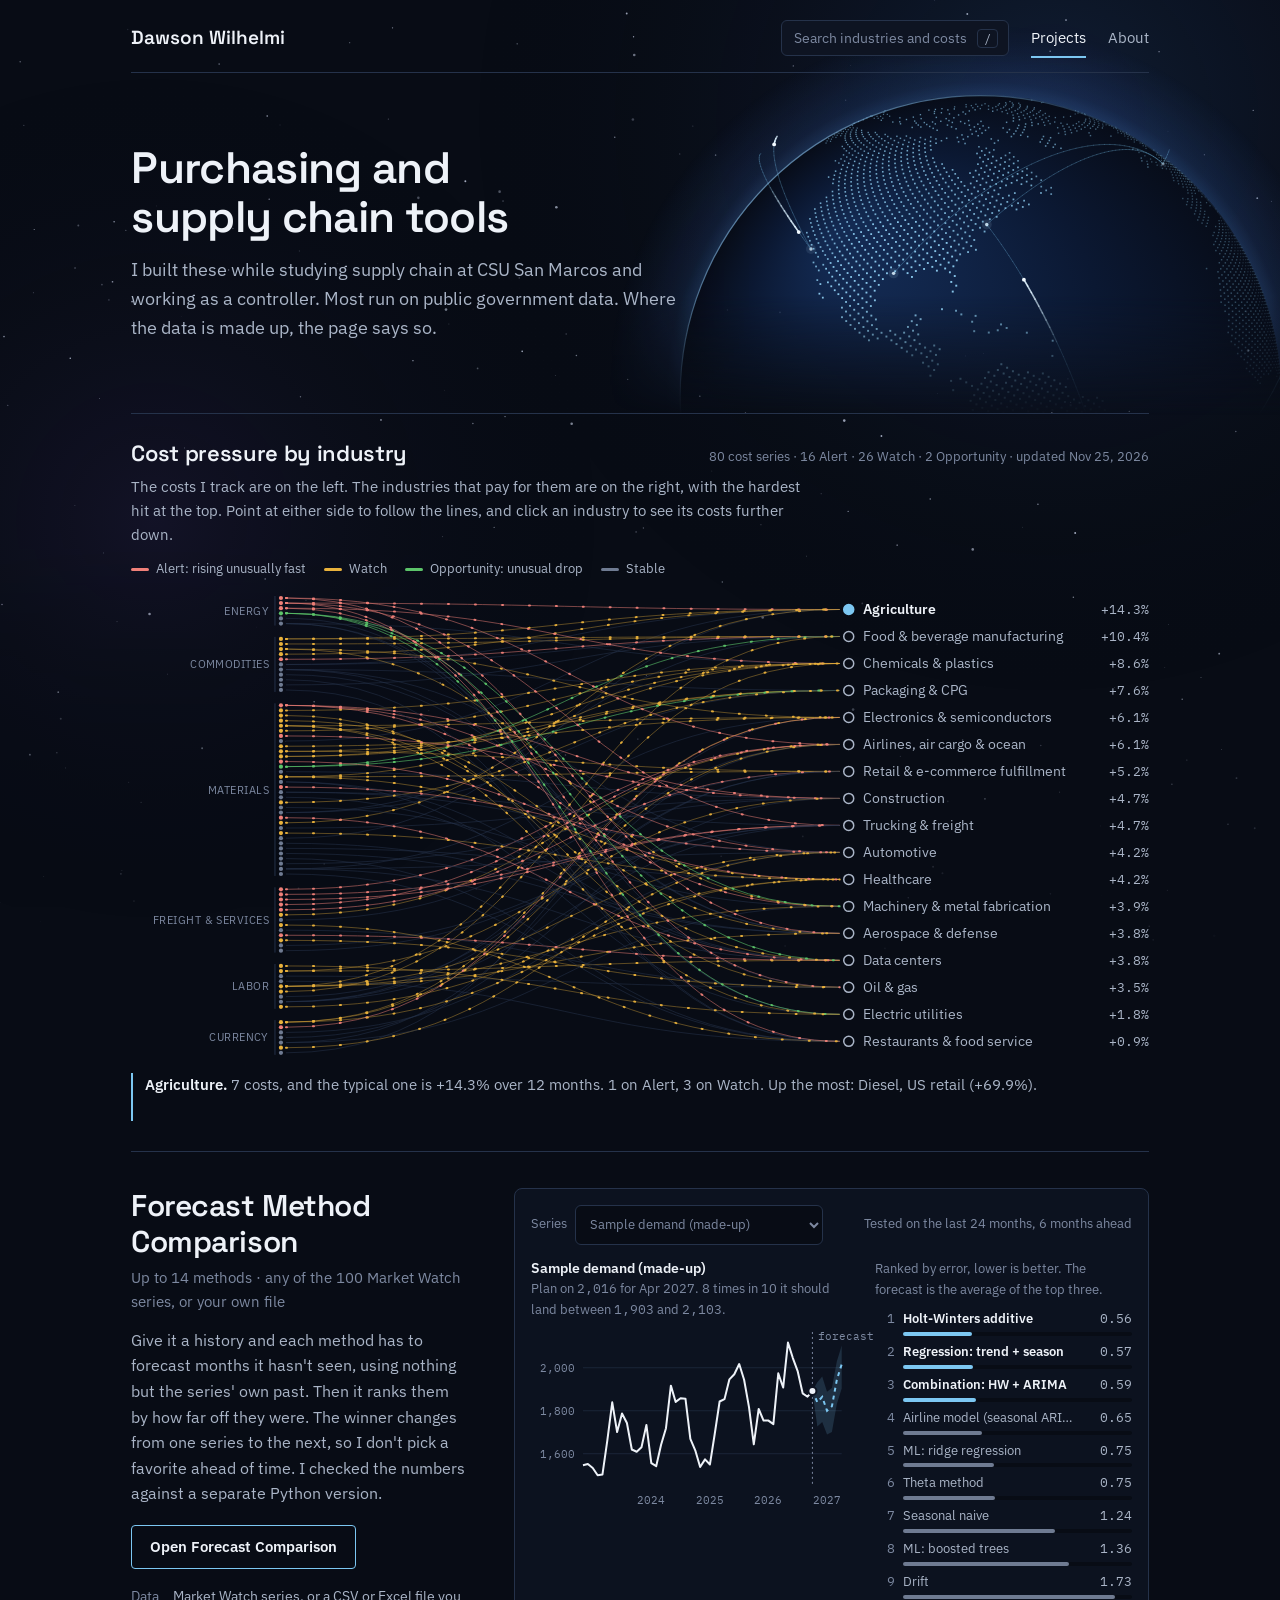
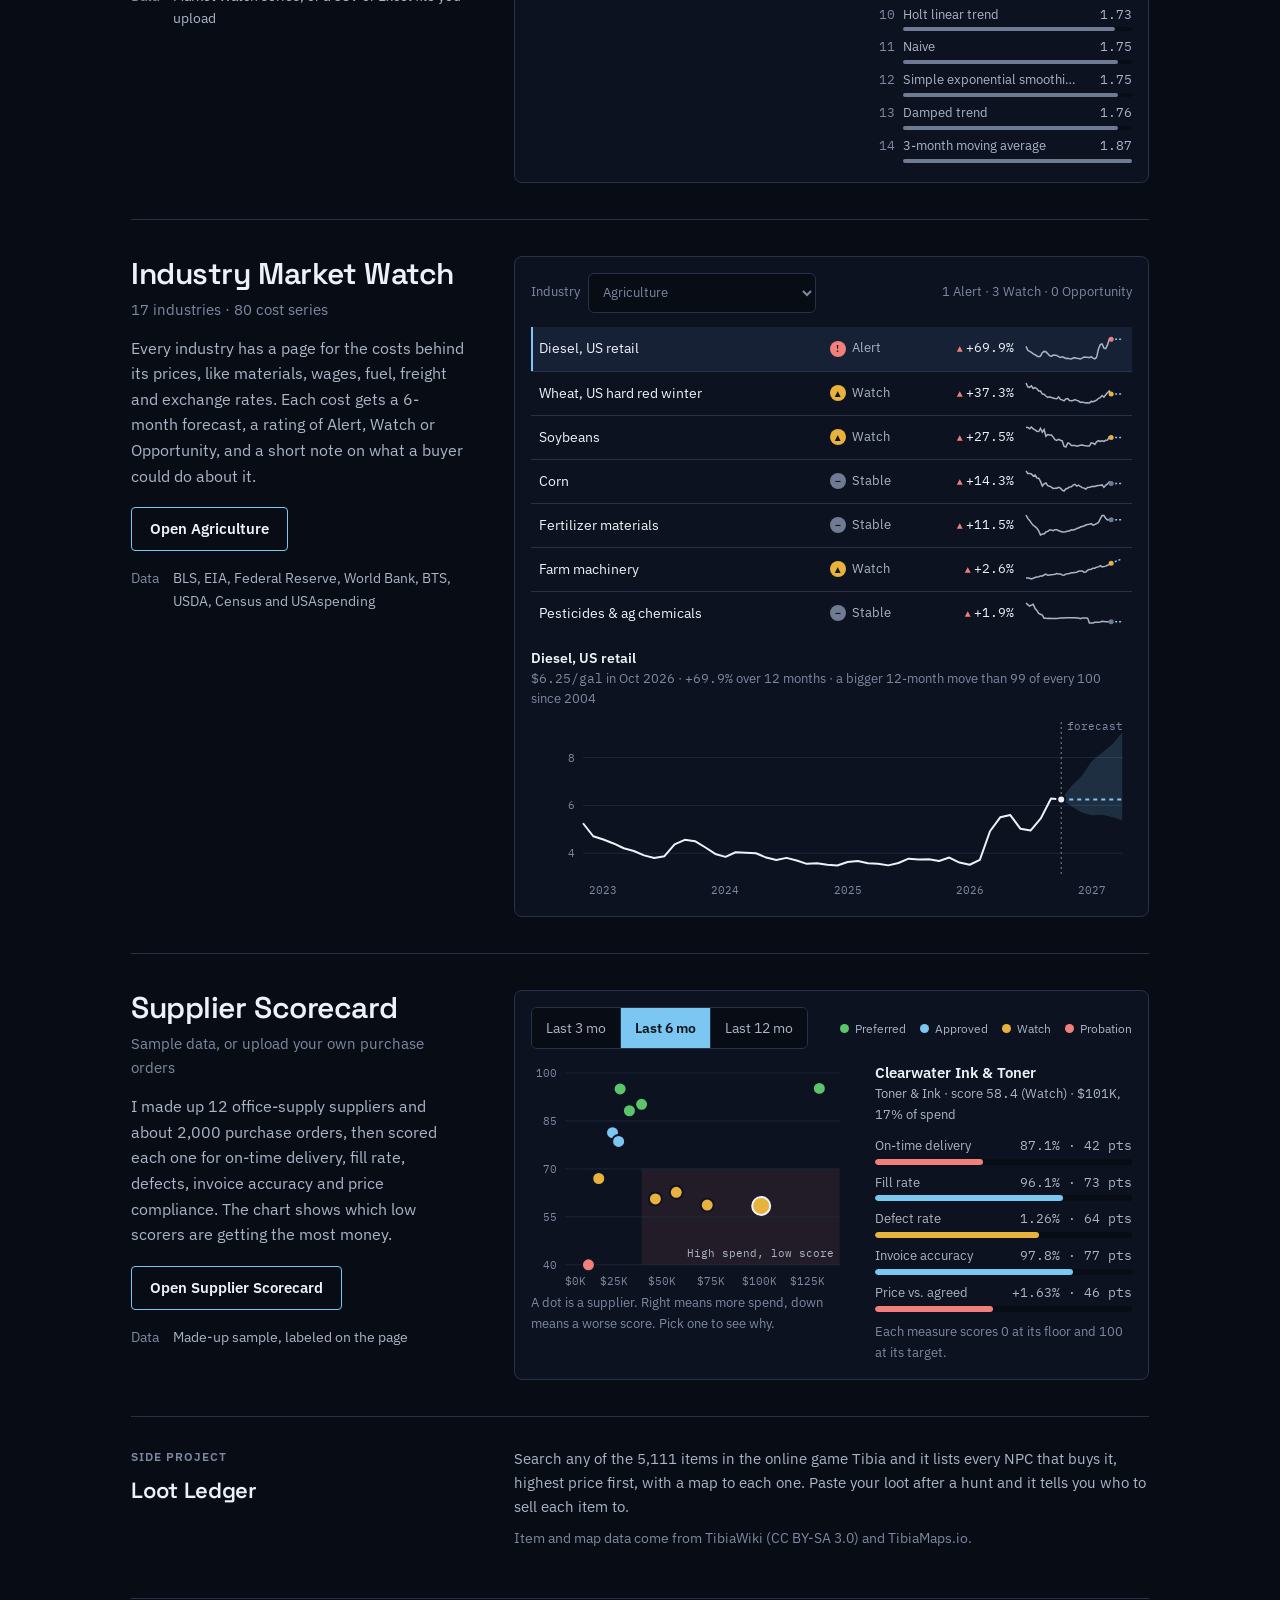
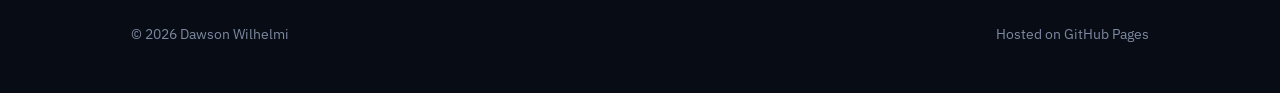
==== index.html @ 75a249cf "Switch between Projects and About in place, with no page reload Projects and About are now two views" ====
<!DOCTYPE html>
<html lang="en" data-view="hero">
<head>
<meta charset="utf-8">
<meta name="viewport" content="width=device-width, initial-scale=1">
<title>Dawson Wilhelmi · Projects</title>
<meta name="description" content="Procurement and supply chain analytics projects by Dawson Wilhelmi: forecast method comparison, industry input-cost tracking and supplier scorecard.">
<link rel="icon" href="/favicon.svg" type="image/svg+xml">
<meta property="og:type" content="website">
<meta property="og:site_name" content="Dawson Wilhelmi">
<meta property="og:title" content="Dawson Wilhelmi · Projects">
<meta property="og:description" content="Procurement and supply chain analytics projects by Dawson Wilhelmi: forecast method comparison, industry input-cost tracking and supplier scorecard.">
<meta property="og:url" content="https://dawsonwilhelmi.com/">
<link rel="canonical" href="https://dawsonwilhelmi.com/">
<meta property="og:image" content="https://dawsonwilhelmi.com/og.png">
<meta property="og:image:width" content="1200">
<meta property="og:image:height" content="630">
<meta name="twitter:card" content="summary_large_image">
<link rel="preload" href="/fonts/space-grotesk-latin-wght-normal.woff2" as="font" type="font/woff2" crossorigin>
<link rel="preload" href="/fonts/ibm-plex-sans-latin-400-normal.woff2" as="font" type="font/woff2" crossorigin>
<link rel="stylesheet" href="/fonts/fonts.css">
<script>document.documentElement.className = "js";</script>
<style>
/* Built by home/build.py from home/template.html. Edit the template, not index.html.
   Layout: one ruled column on a night-sky ground. A full-width cost map opens the page; each tool row carries a working preview on the right. */
:root { color-scheme: dark;
  --ink: #080c15; --ink-2: #0e1422; --ink-3: #172135; --rule: #25324a;
  --paper: #eef2f8; --pencil: #aab5c7; --faint: #7d89a1; --steel: #7cc7f2;
  --alert: #f08079; --watch: #e9b23c; --opp: #5cc46a; --stable: #6f7b92;
  --f-head: "Space Grotesk", "IBM Plex Sans", -apple-system, "Segoe UI", Arial, sans-serif;
  --f-body: "IBM Plex Sans", -apple-system, BlinkMacSystemFont, "Segoe UI", Roboto, Arial, sans-serif;
  --f-num: "IBM Plex Mono", ui-monospace, Menlo, Consolas, monospace; }
h1, h2 { letter-spacing: -0.015em; }
#sky { position: absolute; inset: 0 0 auto 0; width: 100%; height: 980px; pointer-events: none;
  -webkit-mask-image: linear-gradient(#000 55%, transparent); mask-image: linear-gradient(#000 55%, transparent); }
/* without JavaScript the page is the plain list of tools */
#globe { position: absolute; left: 0; top: 0; pointer-events: none; }
html:not(.js) .map, html:not(.js) .try, html:not(.js) .find, html:not(.js) #sky, html:not(.js) #globe { display: none; }
html:not(.js) .tool, html:not(.js) .side { grid-template-columns: 1fr; }
.dw-skip { position: absolute; left: 12px; top: -80px; z-index: 1000; padding: 10px 16px; border-radius: 4px; background: var(--paper); color: var(--ink); font: 600 15px/1.2 var(--f-body); text-decoration: none; }
.dw-skip:focus { top: 12px; outline: 2px solid var(--steel); outline-offset: 2px; }
main:focus { outline: none; }
.page { position: relative; } .page > .wrap { position: relative; }
/* a click on About flies the Earth in to San Diego (space.js); the page content steps back while it does */
.page main, .page footer { transition: opacity .45s ease, transform .45s ease; } .page.leaving main, .page.leaving footer { opacity: 0; transform: translateY(8px); }
@media (prefers-reduced-motion: reduce) { .page.leaving main, .page.leaving footer { transform: none; } }
/* Projects and About are two views of this one page (space.js switches them); about/index.html is the same page opened on the About view */
html[data-view="about"] #v-home, html:not([data-view="about"]) #v-about { display: none; }
html[data-view="about"] .find { visibility: hidden; }
* { box-sizing: border-box; min-width: 0; }
body { margin: 0; background: var(--ink); color: var(--paper); font: 16px/1.6 var(--f-body); overflow-x: clip; }
a { color: var(--steel); text-underline-offset: 3px; text-decoration-thickness: 1px; }
:focus-visible { outline: 2px solid var(--steel); outline-offset: 2px; border-radius: 3px; }
.wrap { max-width: 1120px; margin: 0 auto; padding: 0 max(16px, 4vw); }
h1, h2, h3 { font-family: var(--f-head); font-weight: 600; text-wrap: balance; margin: 0; }
p { margin: 0; }
button, select, input { font: inherit; color: inherit; }
.num { font-family: var(--f-num); font-variant-numeric: tabular-nums; }


.site { display: flex; justify-content: space-between; align-items: center; gap: 12px 20px; flex-wrap: wrap; padding: 18px 0 14px; border-bottom: 1px solid var(--rule); }
.site .me { font-family: var(--f-head); font-weight: 600; font-size: 19px; color: var(--paper); text-decoration: none; }
.site nav { display: flex; gap: 22px; font-size: 15px; align-items: center; }
.site nav a { color: var(--pencil); text-decoration: none; padding: 8px 0; }
.site nav a:hover { color: var(--paper); }
html:not([data-view="about"]) .site nav a[data-go="hero"], html[data-view="about"] .site nav a[data-go="about"] { color: var(--paper); box-shadow: inset 0 -2px 0 var(--steel); }
.find { display: inline-flex; align-items: center; gap: 10px; min-height: 36px; padding: 0 10px 0 12px; background: var(--ink-2); border: 1px solid var(--rule); border-radius: 6px; color: var(--faint); font-size: 14px; cursor: pointer; }
@media (max-width: 560px) { .find .wide { display: none; } }
.find:hover { border-color: var(--faint); color: var(--pencil); }
.find kbd { font: 12px var(--f-num); border: 1px solid var(--rule); border-radius: 4px; padding: 1px 6px; color: var(--pencil); }

.intro { padding: 44px 0 26px; max-width: 42em; }
html.js .intro { display: flex; flex-direction: column; justify-content: center; min-height: 340px; max-width: 35em; padding: 40px 0; }
@media (max-width: 760px) { html.js .intro { min-height: 300px; } }
.intro h1 { font-size: clamp(30px, 4.4vw, 44px); line-height: 1.12; margin-bottom: 14px; }
.intro p { color: var(--pencil); font-size: 18px; }

/* cost map */
.map { border-top: 1px solid var(--rule); padding: 22px 0 30px; }
.maphead { display: flex; justify-content: space-between; align-items: baseline; gap: 6px 24px; flex-wrap: wrap; margin-bottom: 4px; }
.maphead h2 { font-size: 22px; }
.maphead .asof { color: var(--faint); font-size: 13px; }
.map .lede { color: var(--pencil); font-size: 15px; max-width: 46em; margin-bottom: 12px; }
.legend { display: flex; flex-wrap: wrap; gap: 6px 18px; font-size: 13px; color: var(--pencil); margin-bottom: 8px; }
.legend span { display: inline-flex; align-items: center; gap: 7px; }
.legend i { width: 18px; height: 3px; border-radius: 2px; display: inline-block; }
.stage { position: relative; }
.stage svg { display: block; width: 100%; height: auto; overflow: visible; }
.lk { fill: none; stroke-width: 1; stroke: var(--rule); opacity: .55; transition: opacity .2s; }
.lk.Alert { stroke: var(--alert); opacity: .5; } .lk.Watch { stroke: var(--watch); opacity: .38; } .lk.Opportunity { stroke: var(--opp); opacity: .6; }
.fl { fill: none; stroke-width: 2; stroke-linecap: round; stroke-dasharray: 1 26; opacity: .95; transition: opacity .2s; }
.fl.Alert { stroke: var(--alert); } .fl.Watch { stroke: var(--watch); } .fl.Opportunity { stroke: var(--opp); }
@keyframes flow { to { stroke-dashoffset: -27; } }
@media (prefers-reduced-motion: no-preference) { .fl { animation: flow var(--d, 2s) linear infinite; } }
.dn { fill: var(--stable); } .dn.Alert { fill: var(--alert); } .dn.Watch { fill: var(--watch); } .dn.Opportunity { fill: var(--opp); }
.glab { fill: var(--faint); font: 11px var(--f-body); letter-spacing: .04em; text-transform: uppercase; }
.ilab { fill: var(--pencil); font: 14px var(--f-body); transition: fill .15s; }
.ipct { fill: var(--pencil); font: 13px var(--f-num); }
.inode { fill: var(--ink); stroke: var(--pencil); stroke-width: 1.5; }
.ihit { fill: transparent; cursor: pointer; }
.ihit:focus-visible { outline: 2px solid var(--steel); outline-offset: -1px; }
.irow.sel .ilab { fill: var(--paper); font-weight: 600; } .irow.sel .inode { fill: var(--steel); stroke: var(--steel); }
svg.focus .lk, svg.focus .fl { opacity: .06; } svg.focus .dn { opacity: .25; } svg.focus .irow .ilab, svg.focus .irow .ipct { opacity: .4; }
svg.focus .lk.on { opacity: .9; stroke-width: 1.4; } svg.focus .fl.on { opacity: 1; } svg.focus .dn.on { opacity: 1; } svg.focus .irow.on .ilab, svg.focus .irow.on .ipct { opacity: 1; fill: var(--paper); }
.tip { position: absolute; z-index: 5; pointer-events: none; background: #050810; border: 1px solid var(--rule); border-radius: 6px; padding: 8px 10px; font-size: 13px; line-height: 1.4; color: var(--pencil); max-width: 240px; box-shadow: 0 6px 20px rgba(0,0,0,.35); }
.tip b { color: var(--paper); font-weight: 600; display: block; }
.readout { min-height: 3.2em; margin-top: 10px; font-size: 15px; color: var(--pencil); border-left: 2px solid var(--steel); padding-left: 12px; }
.readout b { color: var(--paper); font-weight: 600; }

/* tool rows */
.tools { border-top: 1px solid var(--rule); }
.tool { display: grid; grid-template-columns: minmax(0, 1fr) minmax(0, 1.9fr); gap: 16px 48px; padding: 36px 0; border-bottom: 1px solid var(--rule); scroll-margin-top: 12px; }
@media (max-width: 900px) { .tool { grid-template-columns: 1fr; } }
.tool h2 { font-size: clamp(24px, 2.8vw, 30px); line-height: 1.2; margin-bottom: 6px; }
.tool h2 a { color: var(--paper); text-decoration: none; }
.tool h2 a:hover { text-decoration: underline; text-decoration-color: var(--steel); }
.meta { font-size: 15px; color: var(--faint); }
.desc { color: var(--pencil); margin: 14px 0 18px; }
.open { display: inline-flex; align-items: center; min-height: 44px; padding: 0 18px; border: 1px solid var(--steel); color: var(--paper); border-radius: 4px; text-decoration: none; font-weight: 600; font-size: 15px; transition: background .15s; }
.open:hover { background: rgba(156, 192, 220, .12); }
dl.facts { display: grid; grid-template-columns: auto minmax(0, 1fr); gap: 4px 14px; font-size: 14px; margin: 16px 0 0; }
dl.facts dt { color: var(--faint); } dl.facts dd { margin: 0; color: var(--pencil); }

.try { background: rgba(14, 20, 34, .82); border: 1px solid var(--rule); border-radius: 8px; padding: 16px; display: grid; gap: 14px; }
.bar { display: flex; flex-wrap: wrap; gap: 10px 14px; align-items: center; justify-content: space-between; }
.bar label { font-size: 13px; color: var(--faint); display: inline-flex; align-items: center; gap: 8px; }
select { background: var(--ink); border: 1px solid var(--rule); border-radius: 6px; padding: 8px 10px; min-height: 40px; max-width: 100%; }
.seg { display: inline-flex; border: 1px solid var(--rule); border-radius: 6px; overflow: hidden; }
.seg button { background: var(--ink); border: 0; border-left: 1px solid var(--rule); padding: 0 14px; min-height: 40px; color: var(--pencil); cursor: pointer; font-size: 14px; }
.seg button:first-child { border-left: 0; }
.seg button[aria-pressed="true"] { background: var(--steel); color: #10151a; font-weight: 600; }
.cap { font-size: 13px; color: var(--faint); }

.sig { display: inline-flex; align-items: center; gap: 6px; font-size: 13px; color: var(--pencil); white-space: nowrap; }
.sig i { width: 16px; height: 16px; border-radius: 50%; display: inline-grid; place-items: center; font: 700 10px var(--f-body); font-style: normal; color: #10151a; background: var(--stable); }
.sig.Alert i { background: var(--alert); } .sig.Watch i { background: var(--watch); } .sig.Opportunity i { background: var(--opp); }
.chg { white-space: nowrap; } .chg .a { font-size: 10px; margin-right: 3px; } .chg.up .a { color: var(--alert); } .chg.dn2 .a { color: var(--opp); } .chg.fl2 .a { color: var(--faint); }

.drivers { display: grid; }
.drv { display: grid; grid-template-columns: minmax(0, 1fr) 96px 78px 100px; gap: 10px; align-items: center; text-align: left; background: none; border: 0; border-top: 1px solid var(--rule); padding: 8px 8px; min-height: 44px; cursor: pointer; border-radius: 0; }
.drv:first-child { border-top: 0; }
.drv:hover { background: var(--ink-3); }
.drv[aria-pressed="true"] { background: var(--ink-3); box-shadow: inset 2px 0 0 var(--steel); }
.drv .nm { font-size: 14px; color: var(--paper); overflow: hidden; text-overflow: ellipsis; white-space: nowrap; }
.drv .chg { font-size: 13px; text-align: right; }
.drv svg { display: block; }
@media (max-width: 520px) { .drv { grid-template-columns: minmax(0, 1fr) 78px 72px; } .drv .sig { display: none; } .drv svg { width: 72px; } }

.chartbox { position: relative; }
.chartbox h3 { font: 600 14px var(--f-body); color: var(--paper); margin-bottom: 2px; }
.chartbox svg { display: block; width: 100%; height: auto; overflow: visible; touch-action: pan-y; }
.ax { fill: var(--faint); font: 11px var(--f-num); }
.grid { stroke: var(--rule); stroke-width: 1; opacity: .6; }

.split { display: grid; grid-template-columns: minmax(0, 1.25fr) minmax(0, 1fr); gap: 18px 24px; align-items: start; }
@media (max-width: 640px) { .split { grid-template-columns: 1fr; } }
.kp h3 { font: 600 15px var(--f-body); color: var(--paper); }
.kp .who { font-size: 13px; color: var(--pencil); margin: 2px 0 10px; }
.kpi { display: grid; grid-template-columns: minmax(0, 1fr) auto; gap: 2px 10px; font-size: 13px; color: var(--pencil); margin-top: 8px; }
.kpi .track { grid-column: 1 / -1; height: 6px; border-radius: 3px; background: var(--ink); overflow: hidden; }
.kpi .track i { display: block; height: 100%; border-radius: 3px; background: var(--steel); transition: width .35s; }
.dot { stroke: var(--ink-2); stroke-width: 2; cursor: pointer; transition: r .15s; }
.dot.Preferred { fill: var(--opp); } .dot.Approved { fill: var(--steel); } .dot.Watch { fill: var(--watch); } .dot.Probation { fill: var(--alert); }
.tiers { display: flex; flex-wrap: wrap; gap: 4px 14px; font-size: 12px; color: var(--pencil); }
.tiers span { display: inline-flex; align-items: center; gap: 6px; } .tiers i { width: 9px; height: 9px; border-radius: 50%; }

.race { display: grid; position: relative; }
.mrow { display: grid; grid-template-columns: 20px minmax(0, 1fr) 46px; gap: 2px 8px; align-items: center; font-size: 13px; color: var(--pencil); padding: 3px 0; }
.mrow .rk { color: var(--faint); text-align: right; } .mrow .mn { overflow: hidden; text-overflow: ellipsis; white-space: nowrap; }
.mrow .mb { grid-column: 2 / 4; height: 4px; border-radius: 2px; background: var(--ink); } .mrow .mb i { display: block; height: 100%; border-radius: 2px; background: var(--stable); transition: width .4s; }
.mrow.in .mn { color: var(--paper); font-weight: 600; } .mrow.in .mb i { background: var(--steel); }
.mrow .er { text-align: right; }

.side { padding: 30px 0 8px; display: grid; grid-template-columns: minmax(0, 1fr) minmax(0, 1.9fr); gap: 12px 48px; }
@media (max-width: 900px) { .side { grid-template-columns: 1fr; } }
.side .kicker { font-size: 12px; letter-spacing: .08em; text-transform: uppercase; color: var(--faint); font-weight: 600; margin-bottom: 6px; }
.side h2 { font-size: 22px; } .side h2 a { color: var(--paper); text-decoration: none; }
.side p { color: var(--pencil); font-size: 15px; } .side p + p { margin-top: 8px; font-size: 14px; color: var(--faint); }
footer { margin-top: 40px; padding: 24px 0 48px; border-top: 1px solid var(--rule); color: var(--faint); font-size: 14px; display: flex; justify-content: space-between; flex-wrap: wrap; gap: 8px; }

dialog.pal { background: var(--ink-2); color: var(--paper); border: 1px solid var(--rule); border-radius: 10px; padding: 0; width: min(560px, calc(100vw - 32px)); margin-top: 12vh; box-shadow: 0 20px 60px rgba(0,0,0,.5); }
dialog.pal::backdrop { background: rgba(8, 10, 12, .6); }
.pal input { width: 100%; background: none; border: 0; border-bottom: 1px solid var(--rule); padding: 16px; font-size: 17px; outline: none; }
.pal ul { list-style: none; margin: 0; padding: 6px; max-height: min(52vh, 380px); overflow: auto; }
.pal li { display: flex; justify-content: space-between; gap: 12px; padding: 9px 10px; border-radius: 6px; cursor: pointer; font-size: 15px; }
.pal li[aria-selected="true"] { background: var(--ink-3); box-shadow: inset 2px 0 0 var(--steel); }
.pal li small { color: var(--faint); font-size: 12px; white-space: nowrap; }
.pal .hint { padding: 8px 16px 12px; font-size: 12px; color: var(--faint); border-top: 1px solid var(--rule); }

/* About view */
#v-about .row { display: grid; grid-template-columns: minmax(0, 1fr) minmax(0, 1.45fr); gap: 12px 48px; padding: 34px 0; border-top: 1px solid var(--rule); }
@media (max-width: 820px) { #v-about .row { grid-template-columns: 1fr; } }
#v-about .row h2 { font-size: clamp(22px, 2.6vw, 26px); line-height: 1.2; }
#v-about dl.facts { display: block; font-size: 16px; margin: 0; }
#v-about dl.facts div { display: grid; grid-template-columns: 7.5em minmax(0, 1fr); gap: 4px 14px; padding: 10px 0; border-bottom: 1px solid var(--rule); }
#v-about dl.facts div:first-child { padding-top: 0; }
#v-about dl.facts div:last-child { border-bottom: 0; padding-bottom: 0; }
#v-about dl.facts dt { color: var(--faint); font-size: 15px; } #v-about dl.facts dd { margin: 0; color: var(--paper); }
@media (max-width: 520px) { #v-about dl.facts div { grid-template-columns: 1fr; gap: 0; } #v-about dl.facts dt { font-size: 14px; } }
#v-about .plain { margin: 0; padding-left: 18px; color: var(--pencil); }
#v-about .plain li { margin: 0 0 6px; }
#v-about .skills { display: grid; grid-template-columns: repeat(auto-fit, minmax(200px, 1fr)); gap: 20px 32px; }
#v-about .skills h3 { font: 600 13px/1.6 var(--f-body); letter-spacing: .08em; text-transform: uppercase; color: var(--faint); margin: 0 0 8px; }
#v-about .skills ul { margin: 0; padding: 0; list-style: none; }
#v-about .skills li { padding: 7px 0; border-bottom: 1px solid var(--rule); color: var(--pencil); font-size: 15px; }
#v-about .skills li:last-child { border-bottom: 0; }
@media (prefers-reduced-motion: reduce) { * { transition: none !important; } }
</style>
</head>
<body>
<a class="dw-skip" href="#main">Skip to content</a>
<div class="page"><canvas id="sky" aria-hidden="true"></canvas><canvas id="globe" aria-hidden="true"></canvas>
<div class="wrap">
  <header class="site">
    <a class="me" href="/" data-go="hero">Dawson Wilhelmi</a>
    <nav aria-label="Site">
      <button class="find" id="find" type="button" aria-haspopup="dialog"><span>Search<span class="wide"> industries and costs</span></span><kbd>/</kbd></button>
      <a href="/" data-go="hero">Projects</a><a href="/about/" data-go="about">About</a>
    </nav>
  </header>

  <main id="main" tabindex="-1">
  <div id="v-home">
  <section class="intro">
    <h1>Purchasing and supply chain tools</h1>
    <p>I built these while studying supply chain at CSU San Marcos and working as a controller. Most run on public government data. Where the data is made up, the page says so.</p>
  </section>

  <section class="map" aria-labelledby="map-h">
    <div class="maphead"><h2 id="map-h">Cost pressure by industry</h2><span class="asof" id="asof"></span></div>
    <p class="lede">The costs I track are on the left. The industries that pay for them are on the right, with the hardest hit at the top. Point at either side to follow the lines, and click an industry to see its costs further down.</p>
    <div class="legend" aria-hidden="true">
      <span><i style="background:var(--alert)"></i>Alert: rising unusually fast</span>
      <span><i style="background:var(--watch)"></i>Watch</span>
      <span><i style="background:var(--opp)"></i>Opportunity: unusual drop</span>
      <span><i style="background:var(--stable)"></i>Stable</span>
    </div>
    <div class="stage" id="stage"></div>
    <p class="readout" id="readout" aria-live="polite"></p>
  </section>

  <div class="tools">
    <article class="tool" id="t-fc">
      <div class="name">
        <h2><a href="/forecast-compare/">Forecast Method Comparison</a></h2>
        <p class="meta">Up to 14 methods · any of the 100 Market Watch series, or your own file</p>
        <p class="desc">Give it a history and each method has to forecast months it hasn't seen, using nothing but the series' own past. Then it ranks them by how far off they were. The winner changes from one series to the next, so I don't pick a favorite ahead of time. I checked the numbers against a separate Python version.</p>
        <a class="open" href="/forecast-compare/">Open Forecast Comparison</a>
        <dl class="facts"><dt>Data</dt><dd>Market Watch series, or a CSV or Excel file you upload</dd></dl>
      </div>
      <div class="try">
        <div class="bar"><label>Series <select id="fc-ser"></select></label><span class="cap">Tested on the last 24 months, 6 months ahead</span></div>
        <div class="split">
          <div class="chartbox"><h3 id="fc-ct"></h3><p class="cap" id="fc-cs"></p><div id="fc-chart"></div></div>
          <div><p class="cap" style="margin-bottom:6px">Ranked by error, lower is better. The forecast is the average of the top three.</p><div class="race" id="fc-race"></div></div>
        </div>
      </div>
    </article>

    <article class="tool" id="t-mw">
      <div class="name">
        <h2><a href="/market-watch/">Industry Market Watch</a></h2>
        <p class="meta" id="mw-meta">17 industries · 80 cost series</p>
        <p class="desc">Every industry has a page for the costs behind its prices, like materials, wages, fuel, freight and exchange rates. Each cost gets a 6-month forecast, a rating of Alert, Watch or Opportunity, and a short note on what a buyer could do about it.</p>
        <a class="open" id="mw-open" href="/market-watch/">Open Market Watch</a>
        <dl class="facts"><dt>Data</dt><dd>BLS, EIA, Federal Reserve, World Bank, BTS, USDA, Census and USAspending</dd></dl>
      </div>
      <div class="try">
        <div class="bar"><label>Industry <select id="mw-ind"></select></label><span class="cap" id="mw-sum"></span></div>
        <div class="drivers" id="mw-list"></div>
        <div class="chartbox"><h3 id="mw-ct"></h3><p class="cap" id="mw-cs"></p><div id="mw-chart"></div></div>
      </div>
    </article>

    <article class="tool" id="t-sc">
      <div class="name">
        <h2><a href="/supplier-scorecard/">Supplier Scorecard</a></h2>
        <p class="meta">Sample data, or upload your own purchase orders</p>
        <p class="desc">I made up 12 office-supply suppliers and about 2,000 purchase orders, then scored each one for on-time delivery, fill rate, defects, invoice accuracy and price compliance. The chart shows which low scorers are getting the most money.</p>
        <a class="open" href="/supplier-scorecard/">Open Supplier Scorecard</a>
        <dl class="facts"><dt>Data</dt><dd>Made-up sample, labeled on the page</dd></dl>
      </div>
      <div class="try">
        <div class="bar"><div class="seg" id="sc-per" role="group" aria-label="Period"><button type="button" data-m="3">Last 3 mo</button><button type="button" data-m="6">Last 6 mo</button><button type="button" data-m="12">Last 12 mo</button></div>
          <div class="tiers" aria-hidden="true"><span><i style="background:var(--opp)"></i>Preferred</span><span><i style="background:var(--steel)"></i>Approved</span><span><i style="background:var(--watch)"></i>Watch</span><span><i style="background:var(--alert)"></i>Probation</span></div></div>
        <div class="split">
          <div class="chartbox"><div id="sc-chart"></div><p class="cap">A dot is a supplier. Right means more spend, down means a worse score. Pick one to see why.</p></div>
          <div class="kp" id="sc-kp" aria-live="polite"></div>
        </div>
      </div>
    </article>

  </div>

  <section class="side">
    <div class="name">
      <p class="kicker">Side project</p>
      <h2><a href="/loot-ledger/">Loot Ledger</a></h2>
    </div>
    <div class="body">
      <p>Search any of the 5,111 items in the online game Tibia and it lists every NPC that buys it, highest price first, with a map to each one. Paste your loot after a hunt and it tells you who to sell each item to.</p>
      <p>Item and map data come from TibiaWiki (CC BY-SA 3.0) and TibiaMaps.io.</p>
    </div>
  </section>
  </div>

  <div id="v-about">
  <section class="intro">
    <h1>About</h1>
    <p>Controller at an office furniture company and supply chain student, graduating December 2026.</p>
  </section>

  <section class="row">
    <h2>Background</h2>
    <dl class="facts">
      <div><dt>Now</dt><dd>Controller, Raymond Allyn Business Supplies</dd></div>
      <div><dt>Education</dt><dd>Supply chain degree, California State University San Marcos · Graduating Dec 2026</dd></div>
      <div><dt>Focus</dt><dd>Supplier performance, spend analysis, cost forecasting</dd></div>
      <div><dt>Location</dt><dd>San Diego County, CA</dd></div>
      <div><dt>LinkedIn</dt><dd><a href="https://www.linkedin.com/in/dawsonwilhelmi/" rel="me">linkedin.com/in/dawsonwilhelmi</a></dd></div>
    </dl>
  </section>

  <section class="row">
    <h2>How these projects are built</h2>
    <ul class="plain">
      <li>Each one starts from a purchasing or cost question.</li>
      <li>Data comes from official publishers, credited by name. Sample data is labeled as sample.</li>
      <li>Results are checked against the source data with a separate Python calculation.</li>
      <li>Code and data work are done with AI assistance.</li>
    </ul>
  </section>

  <section class="row" id="skills">
    <h2>Skills</h2>
    <div class="skills">
      <div><h3>Procurement &amp; finance</h3><ul><li>Vendor management &amp; supplier evaluation</li><li>Spend tracking &amp; analysis</li><li>SAP Ariba supplier invoicing</li><li>QuickBooks, payroll and California sales tax returns</li><li>Watching bank payments for fraud</li></ul></div>
      <div><h3>Analytics</h3><ul><li>Python (pandas, data cleaning, forecasting)</li><li>KPI &amp; scorecard design</li><li>Market &amp; cost index tracking</li><li>Dashboards (HTML / JavaScript)</li><li>Excel</li></ul></div>
      <div><h3>Operations</h3><ul><li>Process documentation</li><li>Automation with GitHub Actions</li></ul></div>
    </div>
  </section>
  </div>
  </main>

  <footer><span>© 2026 Dawson Wilhelmi</span><span>Hosted on GitHub Pages</span></footer>
</div>
</div>

<dialog class="pal" id="pal" aria-label="Search">
  <input id="pal-q" type="search" placeholder="Search a tool, an industry or a cost, like diesel or copper" autocomplete="off" aria-controls="pal-list">
  <ul id="pal-list" role="listbox"></ul>
  <div class="hint">Up and down to move, Enter to open, Esc to close</div>
</dialog>

<script src="/space.js"></script>
<script>
const D = {"schema":1,"built":"2026-11-25 21:32 UTC","series":{"PCU336413336413":{"n":"Aircraft parts & equipment","g":"Materials","u":"index","l":216.72,"lm":"2026-10","m12":1.6,"raw12":1.6,"sig":"Stable","p12":52,"h0":"2022-11","h":[197.88,197.88,199.42,204.0,206.08,206.29,206.4,206.36,206.41,206.87,206.78,206.81,207.0,207.0,206.99,207.75,207.97,210.47,210.37,211.13,211.31,211.64,211.65,211.83,212.32,211.83,212.83,212.94,212.99,212.67,213.28,213.41,213.43,213.1,213.13,213.21,213.2,213.26,215.07,216.09,216.09,216.4,216.4,216.5,216.5,216.51,216.62,216.72],"f":[[216.72,216.62,217.79],[216.72,216.71,219.17],[216.72,216.76,219.97],[216.72,216.82,220.26],[216.72,216.84,220.8],[216.72,217.09,221.57]]},"PCU336412336412":{"n":"Aircraft engines & parts","g":"Materials","u":"index","l":278.07,"lm":"2026-10","m12":0.9,"raw12":0.9,"sig":"Stable","p12":11,"h0":"2022-11","h":[253.98,254.57,256.55,257.26,257.44,258.14,258.25,258.32,258.02,258.52,258.43,258.48,263.34,264.81,265.88,268.99,269.0,269.23,269.41,269.94,270.45,271.08,271.48,271.62,271.74,272.02,273.91,274.17,273.64,273.83,274.0,274.04,274.12,274.07,275.55,275.56,276.05,276.88,277.03,277.1,277.61,277.92,278.28,279.58,279.58,278.03,278.07,278.07],"f":[[278.2,277.3,279.67],[278.32,276.55,280.76],[278.45,276.0,282.0],[278.57,275.55,283.88],[278.68,275.19,286.03],[278.8,274.63,288.54]]},"WPU1025":{"n":"Nonferrous mill shapes","g":"Materials","u":"index","l":401.53,"lm":"2026-10","m12":21.3,"raw12":21.3,"sig":"Watch","p12":87,"h0":"2022-11","h":[263.9,266.69,272.58,277.08,277.25,274.14,273.25,270.26,267.73,267.11,265.91,264.13,263.75,263.91,263.78,264.3,264.79,269.48,279.84,285.2,283.97,279.05,278.23,282.19,287.86,287.99,290.58,293.99,298.96,303.33,295.97,296.37,313.06,323.62,323.43,330.94,340.64,349.7,360.56,377.34,380.27,391.68,408.06,413.09,408.27,399.19,400.54,401.53],"f":[[401.67,391.96,411.24],[401.77,385.21,421.22],[401.86,384.14,428.39],[401.93,376.19,435.33],[401.99,379.92,442.26],[402.03,380.43,452.55]]},"PCU336390336390":{"n":"Other motor vehicle parts","g":"Materials","u":"index","l":141.61,"lm":"2026-10","m12":5.1,"raw12":5.1,"sig":"Alert","p12":95,"h0":"2022-11","h":[127.2,127.48,128.43,128.07,128.46,128.64,129.4,129.75,130.21,129.97,129.99,129.67,129.86,130.11,130.19,130.07,130.38,130.7,130.94,131.17,131.49,131.73,131.77,131.78,131.71,131.76,131.86,131.93,131.92,132.69,133.89,133.72,134.75,134.19,134.3,134.76,136.26,135.67,135.84,136.22,136.25,136.84,138.62,138.75,139.48,141.3,141.22,141.61],"f":[[142.17,141.65,142.95],[142.66,141.96,144.09],[143.14,142.45,145.0],[143.61,142.6,145.65],[144.06,143.06,146.66],[144.49,143.5,147.81]]},"WPU1017":{"n":"Steel mill products","g":"Materials","u":"index","l":399.64,"lm":"2026-10","m12":32.9,"raw12":32.9,"sig":"Alert","p12":93,"h0":"2022-11","h":[326.7,315.63,308.02,315.25,318.19,329.7,347.22,345.8,329.45,322.94,311.52,304.11,297.97,305.12,321.39,332.52,305.68,297.57,298.56,293.27,283.09,275.28,270.97,273.42,278.34,266.51,261.56,268.87,287.36,303.83,326.74,309.23,305.54,308.77,304.58,300.67,291.56,312.41,315.37,325.11,331.36,341.57,350.0,359.94,374.68,381.21,389.05,399.64],"f":[[399.65,380.74,427.25],[399.65,371.78,453.73],[399.65,358.07,486.08],[399.65,348.56,502.34],[399.65,344.91,505.85],[399.65,349.92,505.47]]},"WPU101706":{"n":"Steel pipe & tube","g":"Materials","u":"index","l":462.37,"lm":"2026-10","m12":21.7,"raw12":21.7,"sig":"Watch","p12":88,"h0":"2022-11","h":[468.44,454.06,449.45,428.38,427.75,425.75,428.31,407.48,395.76,390.25,383.48,383.11,383.85,380.9,389.27,394.15,383.85,377.23,377.01,370.28,369.67,364.84,360.0,361.01,361.01,358.1,353.39,350.79,363.77,379.68,384.52,386.3,383.53,379.83,381.3,380.08,380.75,388.75,387.34,393.06,395.77,405.72,410.91,418.92,422.06,429.05,431.72,462.37],"f":[[477.22,465.85,492.67],[490.93,466.72,517.86],[503.53,471.5,543.81],[515.09,469.05,575.32],[525.66,470.9,591.24],[535.3,466.71,612.87]]},"WPU071":{"n":"Rubber & rubber products","g":"Materials","u":"index","l":240.72,"lm":"2026-10","m12":4.7,"raw12":4.7,"sig":"Stable","p12":66,"h0":"2022-11","h":[221.75,220.78,223.03,224.24,224.0,224.56,223.68,222.12,220.4,220.33,220.62,221.22,221.36,220.9,220.65,221.37,222.37,224.84,225.24,225.7,225.41,225.38,225.52,225.94,225.37,224.86,226.03,226.4,229.57,229.19,228.95,228.49,229.02,230.13,229.97,229.83,229.79,229.5,231.57,231.87,232.35,238.06,240.07,239.58,240.14,239.23,239.23,240.72],"f":[[240.72,240.17,244.11],[240.72,239.98,247.21],[240.72,239.98,249.69],[240.72,240.02,252.5],[240.72,240.25,255.07],[240.72,240.24,258.18]]},"WPU072":{"n":"Plastic products","g":"Materials","u":"index","l":290.44,"lm":"2026-10","m12":6.1,"raw12":6.1,"sig":"Watch","p12":79,"h0":"2022-11","h":[279.73,279.27,277.56,276.1,275.3,275.61,275.06,273.42,272.2,271.68,270.93,270.82,271.25,270.85,271.37,271.13,272.0,273.42,272.66,272.65,272.79,273.72,273.68,273.57,273.54,273.18,274.34,272.9,273.46,273.99,273.81,273.36,273.31,273.38,273.44,273.68,273.61,273.7,274.43,274.5,275.58,278.62,285.13,290.2,290.81,290.53,290.42,290.44],"f":[[290.44,289.62,296.04],[290.44,288.51,300.7],[290.44,287.71,306.1],[290.44,286.95,311.68],[290.44,286.13,317.01],[290.44,285.67,321.11]]},"PCU334413334413":{"n":"Semiconductors","g":"Materials","u":"index","l":28.852,"lm":"2026-10","m12":-2.7,"raw12":-2.7,"sig":"Stable","p12":65,"h0":"2022-11","h":[31.85,31.862,31.785,31.969,31.886,31.625,31.522,31.594,31.515,31.595,31.791,31.674,31.716,31.565,31.706,31.668,31.629,31.803,31.743,31.518,30.602,30.456,30.487,30.724,30.729,30.561,30.118,30.132,30.322,30.235,29.982,29.882,29.798,29.392,29.45,29.64,29.646,29.668,29.62,30.138,30.132,30.602,30.217,29.859,29.067,28.569,28.81,28.852],"f":[[28.852,28.508,29.05],[28.852,28.433,29.171],[28.852,28.284,29.33],[28.852,27.995,29.445],[28.852,27.903,29.598],[28.852,27.896,29.663]]},"PCU334111334111":{"n":"Electronic computers (servers)","g":"Materials","u":"index","l":103.27,"lm":"2026-10","m12":3.1,"raw12":3.1,"sig":"Alert","p12":94,"h0":"2022-11","h":[95.214,97.765,99.406,100.0,99.875,99.747,97.522,95.286,95.204,98.101,97.678,97.301,97.17,98.73,98.783,98.523,98.153,99.071,97.987,98.179,96.994,99.102,100.3,100.35,99.911,99.952,99.236,99.242,99.25,99.665,99.736,99.664,100.95,100.22,100.37,100.15,100.15,100.22,100.24,100.24,100.25,100.27,100.45,100.45,103.23,103.11,103.27,103.27],"f":[[103.27,101.99,105.52],[103.27,102.14,106.41],[103.27,102.24,106.45],[103.27,102.1,107.79],[103.27,101.79,107.98],[103.27,101.71,107.75]]},"WPU114":{"n":"General purpose machinery","g":"Materials","u":"index","l":382.67,"lm":"2026-10","m12":3.9,"raw12":3.9,"sig":"Stable","p12":58,"h0":"2022-11","h":[315.11,315.87,320.07,321.08,323.29,326.47,328.21,328.45,329.92,330.36,331.39,332.7,332.01,332.14,334.01,336.03,336.76,339.28,340.14,340.25,340.52,342.72,342.38,342.58,342.54,343.19,346.51,347.84,348.57,351.83,354.77,357.85,359.43,361.06,365.68,368.13,368.92,369.85,371.82,373.87,375.92,376.06,377.66,378.24,380.25,381.57,381.75,382.67],"f":[[383.51,381.92,385.59],[384.34,381.36,388.64],[385.14,380.64,390.55],[385.92,380.11,393.15],[386.69,380.11,396.07],[387.43,378.2,398.83]]},"WPU1026":{"n":"Nonferrous wire & cable","g":"Materials","u":"index","l":488.49,"lm":"2026-10","m12":19.6,"raw12":19.6,"sig":"Watch","p12":88,"h0":"2022-11","h":[360.62,364.17,374.5,364.02,361.19,361.05,347.47,347.03,351.75,353.5,348.19,346.54,346.76,348.05,347.65,352.6,353.42,365.56,387.85,386.13,377.52,368.24,368.47,374.18,369.96,365.95,367.57,373.91,387.3,403.41,398.68,401.63,419.08,402.67,394.68,408.56,410.04,425.35,439.71,444.54,444.9,444.54,460.07,468.03,470.34,483.36,486.63,488.49],"f":[[488.49,480.5,506.34],[488.49,475.27,516.29],[488.49,472.01,529.78],[488.49,473.29,538.83],[488.49,471.65,543.45],[488.49,470.77,549.61]]},"WPU066":{"n":"Plastic resins & materials","g":"Materials","u":"index","l":283.88,"lm":"2026-10","m12":9.5,"raw12":9.5,"sig":"Watch","p12":79,"h0":"2022-11","h":[283.82,280.45,275.75,281.97,284.48,289.07,285.86,280.39,270.72,267.61,267.26,266.05,266.48,265.44,262.31,267.95,265.42,268.23,267.9,267.29,271.48,270.61,263.85,267.16,265.27,263.66,262.69,269.74,272.36,270.53,267.26,265.1,264.63,263.08,259.39,259.31,257.28,253.55,252.96,258.5,263.46,277.03,309.99,299.25,282.03,280.46,279.45,283.88],"f":[[283.87,276.67,293.91],[283.87,270.68,304.6],[283.87,265.82,311.73],[283.87,265.03,314.18],[283.87,264.06,314.95],[283.87,264.59,318.69]]},"PCU325211325211":{"n":"Resin manufacturing (PPI industry)","g":"Materials","u":"index","l":335.92,"lm":"2026-10","m12":8.6,"raw12":8.6,"sig":"Watch","p12":80,"h0":"2022-11","h":[337.08,333.11,327.56,334.96,338.13,344.75,340.78,334.37,322.48,318.41,317.72,318.1,318.8,317.75,314.05,320.52,317.07,320.7,321.39,321.25,324.55,325.27,315.11,320.43,317.0,315.19,315.01,321.45,325.55,322.85,319.54,317.43,315.62,313.88,309.16,309.28,307.1,302.52,303.51,308.31,312.71,328.41,364.98,354.42,334.42,332.46,332.3,335.92],"f":[[335.92,328.3,346.23],[335.92,320.17,356.49],[335.92,315.9,363.63],[335.92,315.24,366.55],[335.92,314.11,366.92],[335.92,314.89,371.15]]},"PCU325110325110":{"n":"Petrochemicals","g":"Materials","u":"index","l":185.11,"lm":"2026-10","m12":31.9,"raw12":31.9,"sig":"Watch","p12":85,"h0":"2022-11","h":[161.83,152.6,149.44,154.78,158.07,161.45,153.71,141.58,139.55,137.79,144.37,150.26,149.94,145.4,140.1,144.41,146.9,153.15,151.36,153.2,164.66,165.72,165.12,158.53,152.17,151.57,156.76,163.42,161.11,153.83,143.35,143.52,149.79,147.86,144.52,140.35,136.22,132.41,132.09,138.62,150.3,176.42,236.52,211.07,185.01,184.97,178.7,185.11],"f":[[185.11,174.35,199.13],[185.11,164.37,210.32],[185.11,159.63,211.5],[185.11,160.59,217.39],[185.11,162.39,229.66],[185.11,163.52,241.18]]},"WPU061":{"n":"Industrial chemicals","g":"Materials","u":"index","l":345.03,"lm":"2026-10","m12":17.1,"raw12":17.1,"sig":"Watch","p12":81,"h0":"2022-11","h":[337.54,332.22,335.51,336.44,328.23,329.06,323.29,318.05,309.81,307.04,309.36,315.74,307.01,300.51,290.95,296.3,298.28,304.24,302.78,304.18,311.66,310.82,305.13,301.01,297.41,297.47,304.99,303.42,302.18,298.46,296.63,298.54,299.06,296.55,297.07,294.67,291.85,292.4,288.37,293.36,305.36,326.48,341.63,342.89,329.25,331.6,334.67,345.03],"f":[[345.03,337.61,359.66],[345.03,332.97,367.13],[345.03,329.72,381.23],[345.03,325.19,387.81],[345.03,325.16,388.21],[345.03,324.42,393.57]]},"WPUSI012011":{"n":"Construction materials","g":"Materials","u":"index","l":381.55,"lm":"2026-10","m12":12.1,"raw12":12.1,"sig":"Alert","p12":93,"h0":"2022-11","h":[330.37,326.45,327.34,330.53,331.73,333.37,337.47,337.34,334.51,333.79,332.1,328.74,326.84,327.64,334.37,337.77,330.96,330.13,329.44,328.3,325.56,324.65,324.1,325.43,326.93,324.62,326.25,329.2,334.98,337.18,344.06,338.65,338.6,341.46,341.0,340.3,338.56,344.68,347.87,352.77,355.49,359.53,364.07,369.07,375.08,375.94,378.52,381.55],"f":[[381.55,378.04,391.99],[381.55,375.37,395.97],[381.55,374.0,401.54],[381.55,372.42,407.5],[381.55,372.55,411.51],[381.55,370.51,417.67]]},"WPU081":{"n":"Lumber","g":"Materials","u":"index","l":275.58,"lm":"2026-10","m12":6.4,"raw12":6.4,"sig":"Stable","p12":67,"h0":"2022-11","h":[276.5,264.42,263.39,266.87,263.85,261.22,261.42,257.66,272.35,255.71,256.49,246.44,240.35,244.75,246.54,248.58,251.81,254.98,250.46,250.04,247.53,251.6,255.23,258.08,263.49,265.8,264.29,269.4,278.44,274.51,269.7,266.57,264.25,266.29,259.75,259.12,259.47,259.13,265.32,272.1,270.81,280.36,281.23,280.23,291.0,286.48,282.69,275.58],"f":[[275.58,264.66,290.44],[275.58,251.96,307.0],[275.58,242.13,328.62],[275.58,230.23,317.87],[275.58,211.4,306.24],[275.58,210.52,301.61]]},"PCU327310327310":{"n":"Cement","g":"Materials","u":"index","l":353.24,"lm":"2026-10","m12":-0.4,"raw12":-0.4,"sig":"Stable","p12":19,"h0":"2022-11","h":[307.27,307.44,322.38,326.26,326.84,327.1,329.03,328.78,331.47,332.28,333.51,334.68,334.78,334.58,345.63,345.95,348.4,349.91,351.07,350.49,351.04,351.04,350.44,349.94,349.95,349.77,353.7,353.28,355.01,355.5,356.83,356.85,356.73,356.88,357.19,354.64,352.82,352.43,352.18,352.86,352.74,354.74,354.28,354.34,352.34,352.88,353.2,353.24],"f":[[353.22,350.74,356.52],[353.22,348.66,361.29],[353.22,346.9,362.09],[353.21,345.01,363.72],[353.21,342.82,366.01],[353.21,340.53,367.98]]},"PCU327320327320":{"n":"Ready-mix concrete","g":"Materials","u":"index","l":402.37,"lm":"2026-10","m12":2.4,"raw12":2.4,"sig":"Stable","p12":30,"h0":"2022-11","h":[347.48,350.63,357.18,359.05,362.25,364.65,369.02,367.64,370.25,374.46,378.3,378.73,379.58,374.9,383.57,387.45,393.07,390.52,391.19,389.12,390.62,393.43,391.96,392.38,394.48,392.96,397.29,396.67,395.65,393.07,394.78,394.71,393.32,393.68,393.59,392.92,391.25,393.54,397.67,397.53,398.44,400.37,401.58,403.4,402.38,402.77,402.81,402.37],"f":[[402.86,400.23,407.04],[403.24,398.65,410.18],[403.62,398.84,413.02],[403.98,397.0,414.01],[404.34,396.57,416.1],[404.69,395.3,420.1]]},"PCU335311335311":{"n":"Power & specialty transformers","g":"Materials","u":"index","l":483.91,"lm":"2026-10","m12":5.6,"raw12":5.6,"sig":"Stable","p12":66,"h0":"2022-11","h":[408.86,410.31,410.56,411.2,413.64,414.72,415.86,414.93,416.85,418.59,418.59,419.32,419.32,425.88,428.63,428.63,430.57,426.38,426.38,428.91,429.8,429.8,429.8,432.64,432.64,432.64,433.25,433.25,437.23,438.94,438.94,438.94,440.55,440.55,440.55,458.36,455.8,455.91,455.93,456.0,456.0,454.34,456.6,456.6,474.83,478.29,478.29,483.91],"f":[[483.91,483.91,501.29],[483.91,483.91,512.68],[483.91,482.17,526.59],[483.91,482.79,539.43],[483.91,484.34,553.62],[483.91,484.95,566.59]]},"PCU333415333415":{"n":"HVAC & refrigeration equipment","g":"Materials","u":"index","l":326.06,"lm":"2026-10","m12":4.5,"raw12":4.5,"sig":"Stable","p12":68,"h0":"2022-11","h":[281.51,282.73,284.56,284.65,290.21,290.79,291.92,290.95,291.63,292.42,292.48,293.31,294.14,293.21,293.15,296.37,295.6,298.98,299.41,298.58,298.64,301.86,299.47,298.77,297.61,297.14,298.0,300.13,299.6,304.01,308.17,311.84,311.29,312.6,309.83,311.97,312.29,311.87,313.04,316.78,319.54,320.38,322.94,323.11,326.23,327.04,326.06,326.06],"f":[[326.06,325.08,331.62],[326.06,325.37,336.77],[326.06,325.9,342.16],[326.06,326.52,348.56],[326.06,326.64,354.11],[326.06,326.83,361.38]]},"PCU333111333111":{"n":"Farm machinery","g":"Materials","u":"index","l":304.46,"lm":"2026-10","m12":2.6,"raw12":2.6,"sig":"Watch","p12":65,"h0":"2022-11","h":[286.03,286.07,285.95,284.96,285.76,286.94,287.43,287.85,288.63,288.81,289.93,290.98,289.47,289.94,290.13,290.43,290.85,291.62,291.22,291.21,289.85,289.67,290.99,291.47,291.82,292.62,292.55,292.9,293.33,294.6,294.86,294.87,293.31,293.58,295.74,296.81,296.96,298.28,298.26,299.46,299.82,301.5,299.86,300.2,300.88,301.76,302.9,304.46],"f":[[305.32,303.13,306.88],[306.26,303.29,310.02],[307.14,303.39,313.13],[307.99,304.03,314.78],[308.8,302.99,317.15],[309.57,302.8,320.47]]},"PCU332431332431":{"n":"Metal cans","g":"Materials","u":"index","l":243.8,"lm":"2026-10","m12":6.6,"raw12":6.6,"sig":"Opportunity","p12":73,"h0":"2022-11","h":[223.78,223.93,220.12,221.49,220.7,221.2,221.2,221.06,220.75,216.14,215.49,213.27,213.28,213.28,214.3,214.33,213.4,213.03,212.85,213.07,214.93,214.9,214.59,213.94,213.58,213.74,214.72,214.85,216.76,219.25,223.91,224.04,224.27,227.54,228.4,228.8,228.62,234.24,236.67,234.18,235.68,241.64,243.6,244.27,247.74,247.01,244.32,243.8],"f":[[243.8,241.97,249.36],[243.8,241.05,252.07],[243.8,241.08,256.88],[243.8,240.73,260.07],[243.8,240.8,259.98],[243.8,240.22,263.82]]},"PCU327213327213":{"n":"Glass containers","g":"Materials","u":"index","l":306.85,"lm":"2026-10","m12":3.2,"raw12":3.2,"sig":"Stable","p12":66,"h0":"2022-11","h":[256.03,256.03,278.52,277.78,277.78,277.78,279.32,279.32,278.88,280.05,274.11,274.2,272.62,272.47,282.19,283.1,283.19,281.13,281.68,281.95,291.07,290.26,290.26,291.47,291.4,291.59,295.53,296.18,296.92,296.94,297.61,297.62,297.2,297.06,296.93,297.23,297.25,298.27,306.18,308.59,306.02,306.09,306.17,306.31,306.41,306.47,306.69,306.85],"f":[[306.85,306.41,314.05],[306.85,305.84,317.69],[306.85,305.64,322.26],[306.85,306.23,325.16],[306.85,306.53,331.24],[306.85,306.95,334.77]]},"PCU322211322211":{"n":"Corrugated boxes","g":"Materials","u":"index","l":506.67,"lm":"2026-10","m12":9.0,"raw12":9.0,"sig":"Watch","p12":81,"h0":"2022-11","h":[451.91,450.34,449.4,446.04,438.89,433.46,432.62,428.15,424.88,422.89,421.47,422.3,422.2,423.34,419.75,418.89,420.79,424.2,427.05,427.91,427.89,434.82,438.57,442.69,442.34,444.46,447.4,447.62,448.34,454.18,459.81,461.26,464.43,465.62,464.93,464.91,464.94,464.97,465.08,465.26,464.04,463.66,474.65,481.44,491.19,501.63,506.27,506.67],"f":[[509.25,503.95,514.79],[511.53,501.75,522.86],[513.54,500.47,528.31],[515.3,498.0,533.35],[516.86,494.36,540.31],[518.22,492.01,548.3]]},"WPU0915":{"n":"Converted paper & paperboard","g":"Materials","u":"index","l":332.57,"lm":"2026-10","m12":4.4,"raw12":4.4,"sig":"Watch","p12":77,"h0":"2022-11","h":[307.24,308.05,308.79,309.2,307.81,307.87,308.58,307.4,306.88,305.36,305.23,304.36,303.83,302.93,301.88,302.54,301.54,302.94,304.38,304.29,304.88,306.64,308.68,309.83,309.7,309.23,309.61,310.35,311.7,313.32,315.89,315.97,316.97,317.11,317.39,318.62,318.65,318.72,319.09,317.15,317.42,318.51,320.85,323.41,327.47,330.54,332.31,332.57],"f":[[333.74,331.98,335.6],[334.72,331.66,338.7],[335.65,331.06,341.6],[336.52,330.26,343.59],[337.34,328.21,347.25],[338.11,327.34,349.19]]},"WPU0638":{"n":"Pharmaceutical preparations","g":"Materials","u":"index","l":296.55,"lm":"2026-10","m12":1.0,"raw12":1.0,"sig":"Stable","p12":7,"h0":"2022-11","h":[282.73,281.66,287.7,288.95,288.97,289.18,288.92,288.93,289.79,289.34,289.3,289.55,289.59,289.65,292.92,293.53,293.55,293.68,293.62,293.33,293.89,294.68,294.68,294.68,294.67,294.69,292.65,293.16,293.14,292.82,292.19,292.25,292.29,293.4,293.57,293.6,293.64,293.65,295.58,295.58,295.59,295.74,295.72,295.58,296.49,296.51,296.55,296.55],"f":[[296.75,296.05,297.6],[296.95,295.55,298.71],[297.14,295.2,300.06],[297.34,294.44,301.28],[297.53,294.05,301.38],[297.72,293.79,301.47]]},"PCU339113339113":{"n":"Surgical appliances & supplies","g":"Materials","u":"index","l":270.57,"lm":"2026-10","m12":8.0,"raw12":8.0,"sig":"Alert","p12":100,"h0":"2022-11","h":[231.51,231.67,235.53,235.36,236.64,236.29,235.88,237.2,237.16,237.78,238.27,237.69,238.84,239.1,239.61,240.41,240.17,242.71,243.7,244.69,244.78,245.31,245.15,244.63,245.58,246.08,248.9,248.54,248.7,249.25,249.82,249.48,249.56,249.45,249.7,250.61,250.94,252.63,253.35,253.88,254.2,254.33,268.53,268.64,269.14,269.31,269.4,270.57],"f":[[271.47,270.46,272.87],[272.39,270.74,275.0],[273.31,271.08,276.7],[274.23,271.7,280.59],[275.14,272.5,283.13],[276.06,272.96,285.78]]},"PCU339112339112":{"n":"Surgical & medical instruments","g":"Materials","u":"index","l":163.23,"lm":"2026-10","m12":2.4,"raw12":2.4,"sig":"Watch","p12":87,"h0":"2022-11","h":[148.12,148.33,150.37,150.14,150.25,150.08,150.68,150.68,150.6,150.61,150.47,150.81,151.16,151.13,153.31,153.33,154.2,153.77,154.24,154.39,154.46,154.12,154.61,155.29,155.31,154.86,157.16,157.09,156.94,156.49,157.05,157.08,156.98,156.96,159.44,159.46,159.45,159.82,161.72,161.72,161.77,161.91,163.38,163.38,163.17,163.47,163.6,163.23],"f":[[163.64,163.03,164.71],[163.93,163.22,165.68],[164.21,163.27,166.02],[164.5,163.4,166.51],[164.78,163.71,167.17],[165.06,163.94,168.04]]},"WPU0652":{"n":"Fertilizer materials","g":"Materials","u":"index","l":411.51,"lm":"2026-10","m12":11.5,"raw12":11.5,"sig":"Stable","p12":63,"h0":"2022-11","h":[454.93,423.16,404.9,378.95,358.58,346.91,330.57,306.55,268.31,276.38,277.23,295.92,302.04,314.2,313.69,308.61,317.83,317.89,308.2,303.45,297.69,295.31,298.82,304.98,306.53,318.21,315.79,318.97,329.59,332.75,342.67,347.82,352.44,361.5,366.75,369.22,375.04,360.26,366.51,374.41,385.04,420.3,449.24,450.0,425.1,409.28,410.26,411.51],"f":[[411.51,389.33,440.71],[411.51,372.48,467.1],[411.51,352.34,494.02],[411.51,346.55,507.33],[411.51,337.49,536.66],[411.51,342.6,559.44]]},"PCU325320325320":{"n":"Pesticides & ag chemicals","g":"Materials","u":"index","l":186.66,"lm":"2026-10","m12":1.9,"raw12":1.9,"sig":"Stable","p12":59,"h0":"2022-11","h":[238.5,234.16,229.66,232.48,234.78,223.12,217.97,210.16,207.5,205.21,196.5,196.56,195.32,196.25,195.62,195.56,195.67,195.91,196.31,197.28,197.34,197.37,197.74,197.85,197.85,197.86,197.79,197.83,197.04,196.77,195.42,196.98,197.16,197.16,196.87,183.25,183.23,183.22,185.37,185.13,185.41,186.36,187.93,187.45,186.58,186.73,186.61,186.66],"f":[[186.66,182.28,189.96],[186.66,178.57,191.99],[186.66,174.29,194.34],[186.66,172.65,198.03],[186.66,172.13,201.01],[186.66,168.28,204.63]]},"WPU02":{"n":"Processed foods & feeds","g":"Materials","u":"index","l":277.63,"lm":"2026-10","m12":0.9,"raw12":0.9,"sig":"Stable","p12":34,"h0":"2022-11","h":[262.16,260.14,262.31,259.66,261.28,260.06,260.65,259.86,259.43,260.62,261.78,261.36,259.46,259.99,258.56,259.8,261.94,262.99,263.67,265.22,266.34,265.93,267.14,266.22,267.89,267.75,268.83,270.8,270.88,271.94,273.34,274.94,275.33,277.13,279.09,275.23,274.44,273.06,273.43,273.99,275.48,277.75,278.53,279.74,278.3,276.75,277.22,277.63],"f":[[277.64,276.06,282.32],[277.64,276.12,286.24],[277.64,275.7,288.28],[277.64,275.94,292.79],[277.64,275.49,296.12],[277.64,276.01,300.11]]},"WPU0221":{"n":"Meats (wholesale)","g":"Materials","u":"index","l":271.83,"lm":"2026-10","m12":-4.6,"raw12":-4.6,"sig":"Stable","p12":18,"h0":"2022-11","h":[216.77,218.09,222.53,218.84,226.2,223.87,233.71,239.04,240.9,237.85,238.6,237.65,236.69,244.41,236.76,237.96,242.96,246.08,246.32,252.8,254.77,248.06,248.84,251.22,254.27,254.62,256.34,259.43,257.0,263.66,262.88,271.58,279.99,283.31,297.97,284.92,283.71,280.99,283.11,283.91,284.98,286.27,282.73,287.85,280.97,276.36,275.57,271.83],"f":[[274.57,266.85,284.9],[275.44,265.8,291.39],[276.3,262.54,294.15],[277.17,262.79,302.38],[278.03,262.07,305.47],[278.89,259.72,309.38]]},"WBNICKEL":{"n":"Nickel","g":"Commodities","u":"$/t","l":15436.0,"lm":"2026-10","m12":2.3,"raw12":2.3,"sig":"Stable","p12":53,"h0":"2022-11","h":[25563.0,28947.0,28195.0,26728.0,23289.0,23895.0,21970.0,21233.0,21091.0,20439.0,19645.0,18281.0,17027.0,16461.0,16104.0,16338.0,17439.0,18164.0,19587.0,17498.0,16335.0,16292.0,16077.0,16766.0,15723.0,15445.0,15394.0,15288.0,16066.0,15113.0,15346.0,15003.0,15034.0,14949.0,15106.0,15092.0,14671.0,14884.0,17769.0,17173.0,17076.0,17962.0,18806.0,17588.0,16651.0,16751.0,16324.0,15436.0],"f":[[15436.0,14347.0,16487.0],[15436.0,13609.0,17329.0],[15436.0,12912.0,18100.0],[15436.0,12603.0,18745.0],[15436.0,12171.0,19015.0],[15436.0,11871.0,19100.0]]},"WBALUMINUM":{"n":"Aluminum","g":"Commodities","u":"$/t","l":3061.0,"lm":"2026-10","m12":9.6,"raw12":9.6,"sig":"Stable","p12":59,"h0":"2022-11","h":[2351.0,2402.0,2502.0,2416.0,2296.0,2343.0,2269.0,2185.0,2160.0,2137.0,2185.0,2192.0,2202.0,2182.0,2193.0,2179.0,2226.0,2506.0,2565.0,2498.0,2349.0,2344.0,2450.0,2596.0,2582.0,2541.0,2573.0,2658.0,2658.0,2372.0,2449.0,2526.0,2606.0,2597.0,2653.0,2793.0,2819.0,2876.0,3142.0,3065.0,3373.0,3600.0,3666.0,3439.0,3161.0,3251.0,3283.0,3061.0],"f":[[3061.0,2852.5,3270.2],[3061.0,2812.0,3455.0],[3061.0,2772.2,3557.5],[3061.0,2755.0,3611.8],[3061.0,2704.7,3697.1],[3061.0,2668.4,3816.5]]},"WBCOPPER":{"n":"Copper","g":"Commodities","u":"$/t","l":14508.0,"lm":"2026-10","m12":35.1,"raw12":35.1,"sig":"Watch","p12":82,"h0":"2022-11","h":[8050.0,8375.0,9038.0,8937.0,8856.0,8809.0,8217.0,8397.0,8477.0,8349.0,8277.0,7937.0,8190.0,8400.0,8339.0,8305.0,8689.0,9464.0,10139.0,9648.0,9385.0,8972.0,9237.0,9534.0,9076.0,8916.0,8991.0,9331.0,9740.0,9177.0,9533.0,9835.0,9771.0,9670.0,9984.0,10740.0,10812.0,11785.0,13012.0,12951.0,12529.0,12951.0,13543.0,13552.0,13543.0,14326.0,14474.0,14508.0],"f":[[14508.0,13864.0,15429.0],[14508.0,13493.0,15999.0],[14508.0,13522.0,16835.0],[14508.0,13275.0,16935.0],[14508.0,13555.0,17150.0],[14508.0,13205.0,17451.0]]},"WBWHEAT":{"n":"Wheat, US hard red winter","g":"Commodities","u":"$/t","l":317.0,"lm":"2026-10","m12":37.3,"raw12":37.3,"sig":"Watch","p12":87,"h0":"2022-11","h":[422.7,386.3,380.4,394.8,369.9,378.2,367.7,345.5,345.5,315.8,314.7,298.1,283.6,291.1,283.9,278.5,274.8,272.3,289.4,265.6,260.3,250.9,269.7,272.9,253.8,252.2,254.1,264.6,255.4,249.6,237.0,240.1,235.0,231.1,233.8,230.8,245.9,242.8,249.9,257.6,276.0,282.0,303.0,286.0,310.0,330.0,347.0,317.0],"f":[[317.0,296.79,339.74],[317.0,289.42,355.14],[317.0,284.45,371.37],[317.0,275.84,371.81],[317.0,267.97,389.71],[317.0,268.13,401.89]]},"WBMAIZE":{"n":"Corn","g":"Commodities","u":"$/t","l":226.5,"lm":"2026-10","m12":14.3,"raw12":14.3,"sig":"Stable","p12":73,"h0":"2022-11","h":[320.9,302.2,302.8,298.2,282.5,291.1,268.1,266.9,242.4,207.6,223.8,230.7,211.3,206.5,198.6,189.1,190.6,191.7,197.8,192.5,177.4,170.3,185.0,190.3,201.3,202.6,214.4,220.9,207.4,215.0,203.9,196.1,192.0,185.5,197.4,198.1,202.0,205.7,204.5,209.6,212.7,214.0,216.2,197.1,213.4,224.0,239.6,226.5],"f":[[226.5,208.72,244.48],[226.5,203.06,253.34],[226.5,194.97,267.15],[226.5,194.99,269.79],[226.5,189.24,278.08],[226.5,184.93,271.79]]},"WBSOYBEANS":{"n":"Soybeans","g":"Commodities","u":"$/t","l":515.0,"lm":"2026-10","m12":27.5,"raw12":27.5,"sig":"Watch","p12":87,"h0":"2022-11","h":[649.0,646.0,627.0,651.0,628.0,615.0,595.0,592.0,634.0,584.0,619.0,530.0,553.0,547.0,547.0,520.0,487.0,477.0,490.0,480.0,470.0,400.0,391.0,442.0,436.0,409.0,411.0,412.0,401.0,408.0,414.0,416.0,410.0,407.0,404.0,404.0,446.0,440.0,425.0,459.0,473.0,463.0,473.0,464.0,478.0,482.0,524.0,515.0],"f":[[515.0,489.13,558.31],[515.0,475.72,568.55],[515.0,465.71,564.66],[515.0,454.47,575.39],[515.0,446.72,593.97],[515.0,444.02,586.83]]},"WBSUGAR":{"n":"Sugar, world","g":"Commodities","u":"$/kg","l":0.43,"lm":"2026-10","m12":26.5,"raw12":26.5,"sig":"Alert","p12":73,"h0":"2022-11","h":[0.41,0.42,0.42,0.45,0.45,0.53,0.56,0.54,0.52,0.53,0.58,0.57,0.57,0.48,0.48,0.5,0.48,0.45,0.42,0.43,0.43,0.41,0.45,0.46,0.45,0.44,0.4,0.42,0.42,0.4,0.39,0.37,0.37,0.37,0.35,0.34,0.32,0.32,0.32,0.31,0.33,0.32,0.34,0.32,0.34,0.38,0.41,0.43],"f":[[0.43,0.40669,0.46316],[0.43,0.39723,0.48326],[0.43,0.38328,0.48238],[0.43,0.37816,0.50383],[0.43,0.37189,0.52031],[0.43,0.3608,0.5335]]},"WBSOYOIL":{"n":"Soybean oil","g":"Commodities","u":"$/t","l":1546.0,"lm":"2026-10","m12":36.6,"raw12":36.6,"sig":"Watch","p12":84,"h0":"2022-11","h":[1652.0,1409.0,1352.0,1243.0,1113.0,1030.0,988.0,1007.0,1136.0,1127.0,1112.0,1134.0,1118.0,1062.0,971.0,912.0,965.0,959.0,988.0,1011.0,1079.0,1031.0,1044.0,1095.0,1145.0,1064.0,1048.0,1069.0,1011.0,1120.0,1163.0,1178.0,1307.0,1245.0,1159.0,1132.0,1128.0,1116.0,1154.0,1282.0,1493.0,1643.0,1781.0,1740.0,1658.0,1639.0,1615.0,1546.0],"f":[[1546.0,1436.0,1712.9],[1546.0,1369.5,1814.9],[1546.0,1304.7,1940.3],[1546.0,1248.8,2088.1],[1546.0,1252.2,2062.9],[1546.0,1246.3,2087.8]]},"WBCOFFEE":{"n":"Coffee, arabica","g":"Commodities","u":"$/kg","l":7.4,"lm":"2026-10","m12":-16.9,"raw12":-16.9,"sig":"Stable","p12":21,"h0":"2022-11","h":[4.72,4.63,4.56,5.06,4.9,5.06,4.85,4.57,4.27,4.12,4.05,4.05,4.35,4.65,4.47,4.6,4.61,5.27,5.08,5.48,5.67,5.76,6.12,6.1,6.72,7.57,7.81,9.05,8.92,8.64,8.77,8.01,7.18,8.08,8.83,8.9,9.05,8.4,8.02,7.08,7.37,7.3,6.95,6.79,7.91,7.97,7.26,7.4],"f":[[7.4,6.8653,8.1545],[7.4,6.6595,8.4815],[7.4,6.4583,8.7974],[7.4,6.1875,9.2913],[7.4,6.0987,9.655],[7.4,6.0758,10.211]]},"WBBEEF":{"n":"Beef","g":"Commodities","u":"$/kg","l":6.83,"lm":"2026-10","m12":-3.7,"raw12":-3.7,"sig":"Stable","p12":24,"h0":"2022-11","h":[5.07,4.71,4.65,4.65,4.84,5.3,5.31,5.01,4.78,4.73,4.9,4.98,4.88,4.79,5.0,5.38,5.73,6.05,5.88,5.85,6.19,6.34,6.3,6.06,6.18,6.23,6.46,6.62,6.77,6.71,6.62,6.67,6.72,6.86,6.9,7.09,7.51,7.38,7.97,8.12,8.21,8.21,7.95,7.46,7.31,7.28,6.86,6.83],"f":[[6.83,6.5674,7.2277],[6.83,6.4092,7.506],[6.83,6.2431,7.7097],[6.83,6.0898,7.9411],[6.83,6.0924,8.0143],[6.83,6.0851,8.2267]]},"APU0000708111":{"n":"Eggs, Grade A large","g":"Commodities","u":"$/doz","l":2.32,"lm":"2026-10","m12":-26.9,"raw12":-26.9,"sig":"Stable","p12":13,"h0":"2022-11","h":[3.589,4.25,4.823,4.211,3.446,3.27,2.666,2.219,2.094,2.043,2.065,2.072,2.138,2.507,2.522,2.996,2.992,2.864,2.699,2.715,3.08,3.204,3.821,3.37,3.649,4.146,4.953,5.897,6.227,5.122,4.548,3.775,3.599,3.587,3.488,null,2.86,2.712,2.577,2.5,2.348,2.25,2.191,2.141,2.189,2.272,2.272,2.32],"f":[[2.32,2.0586,2.7217],[2.32,1.8332,2.8793],[2.32,1.7858,3.2552],[2.32,1.6778,3.2756],[2.32,1.5214,3.4001],[2.32,1.4461,3.5803]]},"DCOILWTICO":{"n":"WTI crude oil","g":"Energy","u":"$/bbl","l":102.07,"lm":"2026-10","m12":67.6,"raw12":67.6,"sig":"Alert","p12":92,"h0":"2022-11","h":[84.37,76.44,78.12,76.83,73.28,79.45,71.58,70.25,76.07,81.39,89.43,85.64,77.69,71.9,74.15,77.25,81.28,85.35,80.02,79.77,81.8,76.68,70.24,71.99,69.95,70.12,75.74,71.53,68.24,63.54,62.17,68.17,68.39,64.86,63.96,60.89,60.06,57.97,60.04,64.51,91.38,100.32,102.13,84.81,80.46,83.9,97.31,102.07],"f":[[102.07,93.407,112.45],[102.07,89.028,122.97],[102.07,88.244,126.21],[102.07,86.51,134.06],[102.07,85.974,140.48],[102.07,86.677,144.4]]},"MHHNGSP":{"n":"Henry Hub natural gas","g":"Energy","u":"$/MMBtu","l":2.99,"lm":"2026-10","m12":-6.3,"raw12":-6.3,"sig":"Stable","p12":40,"h0":"2022-11","h":[5.45,5.53,3.27,2.38,2.31,2.16,2.15,2.18,2.55,2.58,2.64,2.98,2.71,2.52,3.18,1.72,1.49,1.6,2.12,2.54,2.07,1.99,2.28,2.2,2.12,3.01,4.13,4.19,4.12,3.42,3.12,3.02,3.2,2.91,2.97,3.19,3.79,4.26,7.72,3.62,3.04,2.77,2.94,3.15,2.89,2.78,2.95,2.99],"f":[[2.99,2.4148,3.7749],[2.99,2.0407,4.1712],[2.99,1.8247,4.5626],[2.99,1.7828,5.1307],[2.99,1.6245,5.435],[2.99,1.4424,5.5302]]},"GASDESW":{"n":"Diesel, US retail","g":"Energy","u":"$/gal","l":6.252,"lm":"2026-10","m12":69.9,"raw12":69.9,"sig":"Alert","p12":99,"h0":"2022-11","h":[5.255,4.714,4.576,4.413,4.211,4.099,3.915,3.802,3.882,4.37,4.563,4.507,4.254,3.972,3.854,4.044,4.022,4.002,3.822,3.722,3.81,3.7,3.558,3.585,3.522,3.494,3.634,3.675,3.585,3.567,3.499,3.599,3.779,3.744,3.748,3.679,3.822,3.615,3.523,3.722,4.921,5.501,5.6,5.024,4.955,5.462,6.291,6.252],"f":[[6.252,5.9653,6.8116],[6.252,5.7059,7.2183],[6.252,5.5957,7.8466],[6.252,5.6072,8.2032],[6.252,5.5198,8.5476],[6.252,5.3829,9.04]]},"DJFUELUSGULF":{"n":"Jet fuel, US Gulf Coast","g":"Energy","u":"$/gal","l":4.483,"lm":"2026-10","m12":108.1,"raw12":108.1,"sig":"Alert","p12":97,"h0":"2022-11","h":[3.16,2.897,3.542,2.79,2.679,2.374,2.173,2.25,2.488,2.989,3.12,2.881,2.734,2.387,2.585,2.683,2.593,2.605,2.38,2.394,2.419,2.176,1.982,2.068,2.065,2.097,2.347,2.264,2.069,1.976,1.928,2.094,2.244,2.024,2.089,2.154,2.258,1.965,2.031,2.262,3.697,3.928,3.943,3.042,3.403,3.724,4.388,4.483],"f":[[4.483,4.0266,5.1089],[4.483,3.7943,5.6796],[4.483,3.7716,6.2904],[4.483,3.7257,6.7172],[4.483,3.7352,6.7841],[4.483,3.5874,7.5896]]},"WPU051":{"n":"Coal","g":"Energy","u":"index","l":282.25,"lm":"2026-10","m12":-6.1,"raw12":-6.1,"sig":"Stable","p12":4,"h0":"2022-11","h":[303.96,281.09,288.94,291.33,279.7,284.56,276.32,276.56,279.68,283.85,274.28,281.61,289.24,285.07,286.18,303.94,292.59,290.6,293.8,287.59,287.98,287.09,282.52,292.65,292.97,283.98,295.14,299.85,299.12,286.0,289.17,284.06,303.13,296.1,289.73,300.51,282.69,293.21,290.73,288.87,292.53,291.34,283.62,279.46,283.42,288.59,282.33,282.25],"f":[[282.25,274.02,293.5],[282.25,273.15,298.59],[282.25,271.69,314.34],[282.25,267.72,321.34],[282.25,270.56,332.81],[282.25,269.65,342.35]]},"WPU0543":{"n":"Industrial electric power","g":"Energy","u":"index","l":312.63,"lm":"2026-10","m12":-2.0,"raw12":-2.0,"sig":"Opportunity","p12":11,"h0":"2022-11","h":[273.94,280.09,304.97,296.02,290.64,282.06,289.78,312.1,315.62,317.41,318.3,299.42,294.67,295.4,297.25,305.89,300.25,297.51,293.25,317.82,320.09,320.02,320.19,303.44,293.72,295.1,297.3,301.41,302.74,303.13,296.79,318.89,337.88,342.49,330.91,318.88,310.08,312.14,309.96,311.31,307.0,305.38,302.72,333.69,343.77,346.06,345.09,312.63],"f":[[312.63,301.98,332.47],[312.63,295.26,341.8],[312.63,289.85,348.65],[312.63,290.98,350.88],[312.63,293.44,351.1],[312.63,294.63,352.14]]},"PCU484121484121":{"n":"Truckload, long-distance","g":"Freight & services","u":"index","l":230.99,"lm":"2026-10","m12":24.9,"raw12":24.9,"sig":"Alert","p12":97,"h0":"2022-11","h":[195.95,200.78,187.16,194.46,202.31,184.41,192.62,190.47,178.67,173.27,182.03,184.0,187.21,177.71,178.93,178.32,172.82,172.96,181.57,182.7,190.06,176.72,172.16,165.93,160.35,171.72,181.65,179.39,165.83,175.09,178.51,168.39,180.91,182.33,186.06,184.9,189.11,181.08,181.36,183.31,191.31,200.96,202.87,198.07,202.57,209.83,218.73,230.99],"f":[[230.99,220.99,242.66],[230.99,219.75,249.5],[230.99,219.81,255.81],[230.99,216.96,258.25],[230.99,215.1,261.21],[230.99,215.82,265.08]]},"PCU482111482111":{"n":"Line-haul rail","g":"Freight & services","u":"index","l":272.19,"lm":"2026-10","m12":1.3,"raw12":1.3,"sig":"Stable","p12":26,"h0":"2022-11","h":[258.98,258.83,261.53,259.19,258.72,258.21,255.86,254.98,254.81,255.91,257.63,260.7,261.66,261.52,264.28,260.75,260.38,262.73,263.16,263.05,264.54,264.36,265.11,264.72,264.45,264.68,268.3,268.05,268.19,268.08,268.03,268.26,268.34,268.57,268.98,268.72,268.86,269.18,268.65,268.58,268.53,269.91,271.78,272.3,272.27,271.9,272.08,272.19],"f":[[272.19,271.65,275.03],[272.19,271.34,276.47],[272.19,271.17,278.49],[272.19,271.72,280.43],[272.19,271.68,281.8],[272.19,272.21,283.76]]},"PCU483111483111":{"n":"Deep sea freight","g":"Freight & services","u":"index","l":572.97,"lm":"2026-10","m12":36.2,"raw12":36.2,"sig":"Alert","p12":99,"h0":"2022-11","h":[461.9,459.37,433.24,446.94,403.37,400.94,434.42,411.8,436.78,452.69,432.52,408.92,396.22,408.44,420.2,410.19,398.46,400.71,414.55,434.67,439.67,432.69,414.28,409.49,396.57,394.19,428.44,437.6,415.84,410.34,399.52,404.77,392.6,392.83,390.95,420.7,402.73,415.3,445.27,441.81,451.35,462.08,475.06,504.33,521.18,544.26,573.44,572.97],"f":[[572.97,548.59,607.78],[572.97,541.78,626.0],[572.97,535.58,641.25],[572.97,529.15,658.18],[572.97,537.56,680.7],[572.97,523.57,695.22]]},"PCU481112481112":{"n":"Air freight, scheduled","g":"Freight & services","u":"index","l":182.54,"lm":"2026-10","m12":5.2,"raw12":5.2,"sig":"Watch","p12":72,"h0":"2022-11","h":[176.66,175.53,179.41,186.62,179.07,173.81,170.86,163.29,166.12,167.25,169.81,177.4,178.27,177.15,169.26,169.44,165.37,166.85,165.02,164.65,167.3,161.41,163.82,168.84,170.6,172.79,170.2,168.89,168.9,171.83,165.56,167.32,173.78,171.33,171.85,173.56,172.69,177.92,176.82,175.14,174.73,194.84,204.19,201.77,176.68,183.7,181.31,182.54],"f":[[182.54,176.66,189.6],[182.54,174.51,192.37],[182.54,173.29,194.68],[182.54,172.29,196.31],[182.54,170.67,197.71],[182.54,172.25,200.28]]},"PCU481111481111":{"n":"Passenger air","g":"Freight & services","u":"index","l":403.17,"lm":"2026-10","m12":16.5,"raw12":16.5,"sig":"Alert","p12":94,"h0":"2022-11","h":[323.86,329.62,337.89,328.13,341.71,341.24,328.4,346.02,347.17,328.6,310.27,330.9,325.24,331.7,328.06,332.93,347.07,340.92,321.65,337.95,332.17,321.9,312.05,337.3,323.64,352.19,343.45,338.66,335.53,339.75,330.78,334.84,332.28,326.26,325.55,346.09,336.05,352.1,358.73,359.69,369.87,380.42,386.86,399.7,379.83,378.79,386.65,403.17],"f":[[401.43,382.57,427.51],[402.48,376.47,434.24],[403.53,387.09,458.15],[404.58,384.45,456.79],[405.62,381.38,473.74],[406.66,384.22,497.73]]},"PCU492110492110":{"n":"Couriers & express","g":"Freight & services","u":"index","l":403.43,"lm":"2026-10","m12":12.2,"raw12":12.2,"sig":"Alert","p12":97,"h0":"2022-11","h":[300.89,297.07,319.52,319.25,318.43,316.43,314.13,313.38,313.98,317.8,319.15,319.75,318.1,317.43,335.68,336.67,336.54,336.1,336.79,336.1,336.81,335.81,336.25,336.08,340.53,345.42,359.97,357.37,356.79,356.25,355.79,358.89,360.75,360.7,359.9,359.71,367.94,373.01,389.61,384.03,386.59,399.79,400.58,395.04,391.68,397.4,400.82,403.43],"f":[[404.93,400.28,412.97],[406.5,399.36,426.97],[408.07,399.19,431.13],[409.64,399.37,431.99],[411.21,401.53,434.72],[412.78,402.44,438.95]]},"PCU493110493110":{"n":"General warehousing","g":"Freight & services","u":"index","l":168.51,"lm":"2026-10","m12":4.2,"raw12":4.2,"sig":"Stable","p12":74,"h0":"2022-11","h":[139.99,142.83,149.32,155.61,155.25,155.1,148.92,146.23,148.07,146.54,150.39,150.09,149.44,149.11,150.34,155.06,157.81,161.49,159.69,157.12,158.57,156.68,156.99,157.86,161.44,161.84,167.14,169.62,170.56,170.01,163.08,159.67,160.03,160.24,159.91,161.7,161.9,164.88,170.92,172.7,175.41,178.71,169.44,167.54,166.91,166.25,166.81,168.51],"f":[[168.51,164.91,174.99],[168.51,162.62,177.49],[168.51,161.79,179.94],[168.51,159.34,183.72],[168.51,160.65,185.97],[168.51,161.68,185.95]]},"PCU518210518210":{"n":"Data processing & hosting","g":"Freight & services","u":"index","l":126.91,"lm":"2026-10","m12":2.0,"raw12":2.0,"sig":"Alert","p12":88,"h0":"2022-11","h":[116.68,117.04,117.19,117.53,117.77,117.73,117.82,118.06,118.36,118.47,118.3,118.51,118.75,119.03,119.4,119.52,119.25,119.66,120.08,119.64,119.86,119.76,119.62,119.64,119.4,119.35,120.81,122.22,121.88,122.1,124.19,123.66,126.75,124.91,123.94,124.46,123.2,123.64,123.81,123.66,123.04,122.69,123.44,124.04,125.33,127.93,127.13,126.91],"f":[[127.09,126.56,127.85],[127.22,126.53,129.06],[127.34,126.48,129.64],[127.46,126.52,129.94],[127.58,126.46,130.25],[127.7,126.53,130.2]]},"PCU213111213111":{"n":"Oil & gas well drilling","g":"Freight & services","u":"index","l":407.59,"lm":"2026-10","m12":2.8,"raw12":2.8,"sig":"Stable","p12":52,"h0":"2022-11","h":[400.59,403.5,405.02,402.27,402.1,401.94,398.38,393.49,390.95,409.32,409.32,409.32,407.77,403.99,404.07,404.52,399.06,404.48,404.48,404.59,403.7,403.0,403.0,403.0,402.78,402.69,402.69,402.73,402.73,402.73,402.73,403.57,397.86,397.27,396.67,396.67,396.67,396.67,396.67,396.18,396.19,396.19,396.73,396.98,397.84,406.7,401.27,407.59],"f":[[407.59,404.74,414.7],[407.59,403.88,421.32],[407.59,402.65,426.12],[407.59,402.19,436.18],[407.59,402.21,441.25],[407.59,401.7,443.74]]},"PCU213112213112":{"n":"Oilfield support services","g":"Freight & services","u":"index","l":227.57,"lm":"2026-10","m12":1.7,"raw12":1.7,"sig":"Watch","p12":58,"h0":"2022-11","h":[212.06,211.77,212.96,214.76,217.6,215.47,214.36,214.93,215.74,211.5,213.91,211.91,215.91,220.2,219.01,220.42,218.96,222.24,222.08,218.85,220.22,224.03,221.07,215.59,217.49,221.06,220.94,221.11,227.2,222.04,221.03,221.83,224.0,223.36,224.89,223.73,223.6,222.53,221.79,221.86,221.95,222.75,223.14,222.18,222.59,225.47,227.0,227.57],"f":[[228.01,225.25,232.1],[228.54,224.96,233.88],[229.02,225.36,234.66],[229.44,225.48,237.19],[229.83,225.51,238.87],[230.17,224.09,240.64]]},"BTSTSIFREIGHT":{"n":"Freight services index (volume)","g":"Freight & services","u":"index","l":135.8,"lm":"2026-09","m12":-1.5,"raw12":-1.5,"sig":"Stable","p12":16,"h0":"2022-10","h":[137.0,134.7,135.3,138.0,139.0,137.7,136.9,136.9,137.0,137.7,136.9,137.5,137.7,137.6,138.5,135.2,136.6,136.7,135.1,138.7,138.0,137.4,138.5,137.3,138.4,137.2,137.4,137.7,136.7,137.7,137.4,137.1,137.0,138.7,138.6,137.9,136.8,137.3,137.0,136.3,138.3,139.4,138.1,135.5,136.7,134.9,135.3,135.8],"f":[[135.71,134.39,137.43],[135.71,133.73,137.94],[135.71,133.29,138.09],[135.71,133.43,138.45],[135.71,133.36,137.99],[135.71,133.38,137.96]]},"PCU484122484122":{"n":"Less-than-truckload, long-distance","g":"Freight & services","u":"index","l":325.61,"lm":"2026-10","m12":22.3,"raw12":22.3,"sig":"Alert","p12":99,"h0":"2022-11","h":[242.38,233.57,240.54,236.3,233.33,228.18,231.51,230.66,230.77,240.81,242.88,244.31,240.9,236.19,242.25,244.23,245.48,246.94,244.79,241.73,247.45,243.76,243.05,243.33,243.39,243.42,257.38,259.21,259.0,259.12,258.13,261.01,265.42,268.43,267.0,266.34,268.21,267.29,270.65,272.92,277.74,311.0,312.05,307.96,293.69,306.84,319.87,325.61],"f":[[325.61,319.81,337.07],[325.61,319.09,345.62],[325.61,317.21,353.46],[325.61,318.0,355.51],[325.61,319.07,365.31],[325.61,315.93,373.86]]},"CUSR0000SEFV":{"n":"CPI food away from home","g":"Freight & services","u":"index","l":400.85,"lm":"2026-10","m12":3.8,"raw12":3.8,"sig":"Watch","p12":69,"h0":"2022-11","h":[342.27,343.56,345.68,347.87,349.94,351.24,352.89,354.25,354.86,356.08,357.49,358.82,360.38,361.56,363.25,363.6,364.55,365.81,367.1,368.62,369.38,370.35,371.6,372.49,373.53,374.64,375.53,376.99,378.36,380.04,381.23,382.75,383.81,384.91,385.45,null,387.2,389.89,390.47,391.71,392.65,393.55,394.73,395.63,396.86,397.87,398.78,400.85],"f":[[402.29,401.36,403.22],[403.72,402.32,405.39],[405.13,403.27,407.37],[406.54,404.42,409.06],[407.94,404.96,411.77],[409.33,405.7,414.19]]},"CES3000000008":{"n":"Mfg wages, production workers","g":"Labor","u":"$/hr","l":30.43,"lm":"2026-10","m12":3.8,"raw12":3.8,"sig":"Watch","p12":76,"h0":"2022-11","h":[25.57,25.68,25.82,25.78,25.91,26.04,26.12,26.34,26.44,26.48,26.62,26.66,26.85,27.15,27.17,27.31,27.42,27.52,27.63,27.77,27.9,27.96,28.07,28.09,28.23,28.34,28.55,28.66,28.92,28.8,28.89,28.99,29.14,29.1,29.22,29.33,29.5,29.51,29.61,29.84,29.96,30.09,30.2,30.31,30.29,30.38,30.38,30.43],"f":[[30.535,30.427,30.657],[30.617,30.48,30.781],[30.698,30.544,30.889],[30.779,30.611,31.021],[30.859,30.712,31.121],[30.94,30.762,31.169]]},"CES3000000003":{"n":"Mfg wages, all employees","g":"Labor","u":"$/hr","l":37.24,"lm":"2026-10","m12":3.8,"raw12":3.8,"sig":"Watch","p12":70,"h0":"2022-11","h":[31.37,31.48,31.66,31.68,31.84,32.02,32.14,32.38,32.56,32.6,32.77,32.86,33.05,33.23,33.33,33.41,33.57,33.61,33.79,33.99,34.08,34.21,34.29,34.39,34.51,34.56,34.73,34.88,35.25,35.13,35.31,35.37,35.51,35.58,35.7,35.87,35.99,36.08,36.2,36.39,36.53,36.64,36.71,36.75,36.84,36.93,37.06,37.24],"f":[[37.333,37.28,37.47],[37.446,37.381,37.669],[37.559,37.485,37.839],[37.671,37.572,38.021],[37.783,37.696,38.194],[37.895,37.833,38.408]]},"CES2000000003":{"n":"Construction wages","g":"Labor","u":"$/hr","l":42.03,"lm":"2026-10","m12":4.7,"raw12":4.7,"sig":"Watch","p12":86,"h0":"2022-11","h":[35.45,35.65,35.6,35.88,36.0,36.13,36.28,36.35,36.72,36.8,36.87,37.02,37.2,37.27,37.51,37.54,37.77,37.99,38.04,38.1,38.29,38.34,38.55,38.69,38.77,38.94,39.07,39.14,39.22,39.33,39.47,39.64,39.73,39.98,40.01,40.14,40.27,40.44,40.53,40.7,40.92,41.01,41.21,41.36,41.48,41.64,41.65,42.03],"f":[[42.094,42.006,42.208],[42.248,42.154,42.401],[42.402,42.289,42.615],[42.555,42.426,42.833],[42.708,42.581,43.081],[42.861,42.731,43.3]]},"CES4422000003":{"n":"Utilities wages","g":"Labor","u":"$/hr","l":56.33,"lm":"2026-10","m12":5.9,"raw12":5.9,"sig":"Watch","p12":89,"h0":"2022-11","h":[48.3,48.51,48.75,48.98,49.34,49.62,49.79,50.01,50.42,50.0,50.07,50.12,50.29,50.26,50.68,50.72,50.78,51.05,51.11,50.98,51.14,51.4,51.47,52.05,51.89,52.07,52.03,52.01,52.1,51.85,51.86,52.13,52.11,52.69,52.92,53.2,53.74,53.88,54.2,54.66,54.86,55.19,55.51,55.91,56.25,56.26,56.24,56.33],"f":[[56.483,56.248,56.847],[56.622,56.253,57.134],[56.76,56.361,57.428],[56.899,56.392,57.741],[57.036,56.425,58.082],[57.174,56.492,58.368]]},"CES7000000003":{"n":"Leisure & hospitality wages","g":"Labor","u":"$/hr","l":23.9,"lm":"2026-10","m12":3.9,"raw12":3.9,"sig":"Stable","p12":69,"h0":"2022-11","h":[20.62,20.79,20.8,20.83,20.87,20.99,21.08,21.23,21.28,21.3,21.36,21.47,21.54,21.58,21.67,21.75,21.79,21.85,21.92,21.98,22.07,22.14,22.18,22.25,22.34,22.42,22.5,22.58,22.73,22.69,22.68,22.74,22.81,22.92,23.0,23.01,23.17,23.25,23.3,23.4,23.47,23.52,23.59,23.66,23.65,23.74,23.84,23.9],"f":[[23.971,23.908,24.153],[24.042,23.969,24.435],[24.112,24.046,24.659],[24.182,24.099,24.925],[24.252,24.144,25.057],[24.322,24.209,25.148]]},"CES4200000003":{"n":"Retail wages","g":"Labor","u":"$/hr","l":26.55,"lm":"2026-10","m12":3.2,"raw12":3.2,"sig":"Stable","p12":64,"h0":"2022-11","h":[23.47,23.42,23.53,23.74,23.66,23.8,23.78,23.89,23.94,24.0,24.14,24.05,24.04,24.21,24.24,24.34,24.3,24.3,24.44,24.46,24.44,24.54,24.6,24.72,24.91,24.87,24.97,25.03,25.21,25.28,25.3,25.36,25.52,25.59,25.63,25.72,25.91,26.02,26.08,26.1,26.19,26.2,26.2,26.3,26.29,26.41,26.47,26.55],"f":[[26.613,26.497,26.731],[26.681,26.541,26.818],[26.749,26.586,26.888],[26.816,26.631,26.971],[26.883,26.663,27.061],[26.95,26.701,27.143]]},"CES4300000003":{"n":"Transportation & warehousing wages","g":"Labor","u":"$/hr","l":32.74,"lm":"2026-10","m12":2.5,"raw12":2.5,"sig":"Stable","p12":50,"h0":"2022-11","h":[28.32,28.35,28.42,28.62,28.76,28.99,29.13,29.3,29.43,29.5,29.66,29.81,29.92,30.15,30.35,30.4,30.46,30.46,30.56,30.63,30.66,30.74,30.78,30.83,30.9,30.94,31.04,31.08,31.21,31.34,31.37,31.44,31.52,31.65,31.79,31.93,32.09,32.12,32.25,32.33,32.35,32.38,32.44,32.54,32.6,32.65,32.68,32.74],"f":[[32.819,32.736,32.986],[32.894,32.763,33.101],[32.968,32.789,33.274],[33.042,32.819,33.497],[33.116,32.868,33.764],[33.19,32.901,33.851]]},"CES6500000003":{"n":"Education & health wages","g":"Labor","u":"$/hr","l":36.67,"lm":"2026-10","m12":2.0,"raw12":2.0,"sig":"Watch","p12":19,"h0":"2022-11","h":[32.45,32.57,32.63,32.66,32.84,32.93,32.99,33.1,33.23,33.29,33.44,33.51,33.51,33.56,33.72,33.77,33.93,34.04,34.16,34.32,34.41,34.51,34.66,34.72,34.87,35.01,35.15,35.25,35.34,35.33,35.5,35.49,35.58,35.75,35.69,35.95,36.12,35.95,36.13,36.21,36.18,36.23,36.23,36.25,36.3,36.44,36.55,36.67],"f":[[36.739,36.623,36.817],[36.814,36.645,36.953],[36.889,36.699,37.04],[36.963,36.753,37.153],[37.038,36.784,37.276],[37.112,36.815,37.438]]},"CES1000000003":{"n":"Mining & logging wages","g":"Labor","u":"$/hr","l":42.35,"lm":"2026-10","m12":4.2,"raw12":4.2,"sig":"Stable","p12":75,"h0":"2022-11","h":[36.53,36.82,36.99,37.13,37.39,37.69,38.01,37.96,38.21,38.3,38.82,38.71,38.69,38.91,39.15,39.41,39.3,39.71,39.63,39.8,39.63,39.69,39.81,39.88,39.96,39.86,40.11,40.11,40.13,39.89,40.2,40.22,40.33,40.44,40.32,40.64,40.7,40.68,40.73,40.72,41.12,41.34,41.7,41.97,42.04,41.92,42.23,42.35],"f":[[42.41,42.201,42.735],[42.489,42.241,43.005],[42.569,42.293,43.192],[42.647,42.384,43.387],[42.726,42.239,43.628],[42.805,42.354,43.786]]},"DEXMXUS":{"n":"Mexican peso per USD","g":"Currency","u":"MXN","l":18.446,"lm":"2026-10","m12":-0.1,"raw12":0.1,"sig":"Stable","p12":52,"h0":"2022-11","h":[19.454,19.615,18.97,18.637,18.389,18.095,17.749,17.241,16.893,16.977,17.307,18.059,17.359,17.193,17.093,17.094,16.769,16.801,16.803,18.195,18.1,19.138,19.596,19.718,20.338,20.262,20.537,20.473,20.224,20.039,19.457,19.02,18.689,18.706,18.479,18.425,18.419,18.071,17.645,17.228,17.77,17.454,17.31,17.379,17.456,17.061,17.27,18.446],"f":[[18.446,18.011,18.893],[18.446,17.708,19.197],[18.446,17.5,19.526],[18.446,17.237,19.549],[18.446,17.046,19.646],[18.446,16.855,19.653]]},"DEXJPUS":{"n":"Japanese yen per USD","g":"Currency","u":"JPY","l":157.97,"lm":"2026-10","m12":-4.4,"raw12":4.4,"sig":"Watch","p12":37,"h0":"2022-11","h":[142.44,134.91,130.45,133.05,133.66,133.47,137.05,141.36,140.94,144.78,147.84,149.59,149.68,143.98,146.29,149.62,149.82,153.89,155.87,157.86,157.52,146.26,142.95,149.89,153.71,153.81,156.48,151.57,149.06,144.13,144.88,144.48,147.2,147.48,147.86,151.35,155.14,155.91,156.65,155.1,158.68,159.12,158.15,160.77,162.33,158.85,156.42,157.97],"f":[[157.97,154.26,162.31],[157.97,152.19,166.06],[157.97,150.79,168.06],[157.97,150.09,171.98],[157.97,150.35,175.08],[157.97,151.2,176.82]]},"DEXUSEU":{"n":"USD per euro","g":"Currency","u":"USD","l":1.1198,"lm":"2026-10","m12":-3.8,"raw12":-3.8,"sig":"Stable","p12":31,"h0":"2022-11","h":[1.0192,1.0591,1.0777,1.0702,1.0711,1.0962,1.0867,1.084,1.1067,1.091,1.0672,1.0565,1.0819,1.0909,1.0899,1.0793,1.087,1.0724,1.081,1.0763,1.0847,1.102,1.1104,1.0895,1.0621,1.0472,1.0356,1.0413,1.0813,1.1232,1.1274,1.1534,1.1671,1.1647,1.1739,1.1641,1.1558,1.171,1.1744,1.1824,1.1557,1.1697,1.1681,1.1516,1.1423,1.1594,1.1505,1.1198],"f":[[1.1198,1.0954,1.1435],[1.1198,1.0812,1.1536],[1.1198,1.0721,1.1589],[1.1198,1.0584,1.1733],[1.1198,1.0512,1.1979],[1.1198,1.0478,1.1918]]},"DEXTAUS":{"n":"Taiwan dollar per USD","g":"Currency","u":"TWD","l":32.27,"lm":"2026-10","m12":-5.4,"raw12":5.4,"sig":"Stable","p12":12,"h0":"2022-11","h":[31.433,30.652,30.387,30.229,30.535,30.559,30.729,30.84,31.201,31.824,32.044,32.302,31.875,31.252,31.211,31.433,31.692,32.335,32.329,32.377,32.645,32.236,31.956,32.09,32.355,32.574,32.877,32.811,32.979,32.644,30.221,29.623,29.34,30.154,30.369,30.603,31.134,31.352,31.518,31.471,31.87,31.678,31.503,31.619,32.217,32.023,31.738,32.27],"f":[[32.27,31.898,32.883],[32.27,31.596,33.163],[32.27,31.578,33.55],[32.27,31.38,33.863],[32.27,31.28,34.208],[32.27,31.113,34.316]]},"DEXKOUS":{"n":"Korean won per USD","g":"Currency","u":"KRW","l":1337.4,"lm":"2026-10","m12":6.0,"raw12":-6.0,"sig":"Alert","p12":83,"h0":"2022-11","h":[1361.8,1293.6,1243.1,1275.4,1306.0,1322.1,1327.5,1297.3,1282.3,1321.8,1334.2,1351.5,1308.2,1304.4,1325.9,1331.3,1331.7,1367.9,1364.7,1379.1,1382.0,1351.4,1330.7,1362.4,1395.0,1440.0,1452.2,1444.8,1458.3,1439.8,1391.4,1364.7,1379.3,1389.0,1392.9,1423.1,1459.9,1465.4,1455.5,1447.3,1490.5,1483.8,1488.4,1529.5,1486.0,1403.2,1359.2,1337.4],"f":[[1337.4,1299.0,1372.3],[1337.4,1285.3,1391.7],[1337.4,1275.0,1411.2],[1337.4,1274.8,1424.8],[1337.4,1266.9,1432.4],[1337.4,1273.5,1435.8]]},"DEXCHUS":{"n":"Chinese yuan per USD","g":"Currency","u":"CNY","l":6.6844,"lm":"2026-10","m12":6.1,"raw12":-6.1,"sig":"Watch","p12":90,"h0":"2022-11","h":[7.1812,6.9717,6.7904,6.838,6.8909,6.8876,6.9854,7.1614,7.1863,7.2486,7.2979,7.3071,7.2226,7.1402,7.1707,7.1935,7.2015,7.2374,7.2327,7.2547,7.2609,7.1475,7.076,7.0881,7.2063,7.2807,7.2957,7.2734,7.2493,7.2968,7.2166,7.1803,7.1741,7.1727,7.1235,7.12,7.1069,7.0432,6.9692,6.9064,6.8921,6.8371,6.7996,6.7758,6.7757,6.7361,6.7084,6.6844],"f":[[6.6844,6.6109,6.7556],[6.6844,6.5734,6.8439],[6.6844,6.5423,6.955],[6.6844,6.5272,7.0164],[6.6844,6.4968,7.0456],[6.6844,6.4956,7.0819]]},"DEXCAUS":{"n":"Canadian dollar per USD","g":"Currency","u":"CAD","l":1.4135,"lm":"2026-10","m12":-1.1,"raw12":1.1,"sig":"Stable","p12":48,"h0":"2022-11","h":[1.3457,1.3585,1.3422,1.3454,1.3683,1.3484,1.3517,1.3286,1.3211,1.3478,1.3531,1.3712,1.3707,1.3416,1.3423,1.35,1.3536,1.3674,1.3667,1.3705,1.3714,1.3655,1.3546,1.3757,1.3973,1.4247,1.4389,1.4299,1.4356,1.3981,1.3867,1.3668,1.3691,1.3797,1.3834,1.3988,1.4056,1.3795,1.3771,1.3648,1.372,1.3754,1.3717,1.4034,1.4105,1.3902,1.3972,1.4135],"f":[[1.4135,1.3926,1.4394],[1.4135,1.384,1.4552],[1.4135,1.3809,1.4661],[1.4135,1.379,1.4676],[1.4135,1.3848,1.4719],[1.4135,1.3854,1.4798]]}},"ind":[{"slug":"aerospace-defense","name":"Aerospace & defense","s":["PCU336413336413","PCU336412336412","WPU1025","WBNICKEL","WBALUMINUM","DJFUELUSGULF","CES3000000008"],"p12":3.8,"a":1,"w":2,"o":0},{"slug":"automotive","name":"Automotive","s":["PCU336390336390","WPU1017","WBALUMINUM","WPU071","PCU334413334413","CES3000000008","DEXMXUS","DEXJPUS"],"p12":4.2,"a":2,"w":2,"o":0},{"slug":"machinery-metal-fab","name":"Machinery & metal fabrication","s":["WPU114","WPU1017","WBCOPPER","WPU0543","CES3000000008","DEXUSEU"],"p12":3.9,"a":1,"w":2,"o":1},{"slug":"electronics-semis","name":"Electronics & semiconductors","s":["PCU334413334413","WBCOPPER","WPU1026","WPU066","DEXTAUS","DEXKOUS","DEXCHUS"],"p12":6.1,"a":1,"w":4,"o":0},{"slug":"chemicals-plastics","name":"Chemicals & plastics","s":["DCOILWTICO","MHHNGSP","PCU325110325110","WPU061","PCU325211325211","WPU072","CES3000000003"],"p12":8.6,"a":1,"w":5,"o":0},{"slug":"construction","name":"Construction","s":["WPUSI012011","WPU081","PCU327310327310","PCU327320327320","WPU1017","CES2000000003","DEXCAUS"],"p12":4.7,"a":2,"w":1,"o":0},{"slug":"electric-utilities","name":"Electric utilities","s":["MHHNGSP","WPU051","WPU0543","PCU335311335311","WPU1026","CES4422000003"],"p12":1.8,"a":0,"w":2,"o":1},{"slug":"food-beverage-mfg","name":"Food & beverage manufacturing","s":["WBWHEAT","WBMAIZE","WBSUGAR","WBSOYOIL","WBCOFFEE","PCU332431332431","PCU327213327213","CES3000000008"],"p12":10.4,"a":1,"w":3,"o":1},{"slug":"restaurants","name":"Restaurants & food service","s":["WPU02","WPU0221","WBBEEF","APU0000708111","CUSR0000SEFV","CES7000000003","GASDESW"],"p12":0.9,"a":1,"w":1,"o":0},{"slug":"retail-ecommerce","name":"Retail & e-commerce fulfillment","s":["PCU492110492110","PCU493110493110","PCU322211322211","WPU072","CES4200000003","CES4300000003"],"p12":5.2,"a":1,"w":2,"o":0},{"slug":"packaging-cpg","name":"Packaging & CPG","s":["PCU322211322211","WPU0915","PCU325211325211","PCU332431332431","PCU327213327213","WBALUMINUM"],"p12":7.6,"a":0,"w":3,"o":1},{"slug":"healthcare","name":"Healthcare","s":["WPU0638","PCU339113339113","PCU339112339112","WPU072","CES6500000003","DEXCHUS"],"p12":4.2,"a":1,"w":4,"o":0},{"slug":"trucking-freight","name":"Trucking & freight","s":["GASDESW","PCU484121484121","BTSTSIFREIGHT","PCU484122484122","PCU482111482111","WPU071","CES4300000003"],"p12":4.7,"a":3,"w":0,"o":0},{"slug":"air-ocean","name":"Airlines, air cargo & ocean","s":["DJFUELUSGULF","PCU481112481112","PCU481111481111","PCU483111483111","CES4300000003","DEXUSEU","DEXCHUS"],"p12":6.1,"a":3,"w":2,"o":0},{"slug":"agriculture","name":"Agriculture","s":["WPU0652","PCU325320325320","PCU333111333111","GASDESW","WBMAIZE","WBSOYBEANS","WBWHEAT"],"p12":14.3,"a":1,"w":3,"o":0},{"slug":"oil-gas","name":"Oil & gas","s":["DCOILWTICO","MHHNGSP","PCU213111213111","PCU213112213112","WPU101706","CES1000000003"],"p12":3.5,"a":1,"w":2,"o":0},{"slug":"data-centers","name":"Data centers","s":["WPU0543","PCU334111334111","PCU334413334413","PCU335311335311","PCU333415333415","WPU1026","PCU518210518210","CES2000000003"],"p12":3.8,"a":2,"w":2,"o":1}],"sc":{"3":{"from":"2026-09","to":"2026-11","rows":[{"n":"Brightmark Writing Goods","c":"Writing","spend":12961,"score":98.5,"tier":"Preferred","k":{"otd":[100.0,100],"fill":[98.59,96],"quality":[0.41,96],"invoice":[100.0,100],"price":[-0.29,100]}},{"n":"Harbor Line Paper","c":"Paper","spend":63238,"score":91.7,"tier":"Preferred","k":{"otd":[93.86,82],"fill":[98.35,94],"quality":[0.36,98],"invoice":[100.0,100],"price":[0.22,93]}},{"n":"Northgate Janitorial","c":"Janitorial","spend":19637,"score":87.1,"tier":"Preferred","k":{"otd":[94.29,84],"fill":[97.6,87],"quality":[0.88,79],"invoice":[100.0,100],"price":[0.25,92]}},{"n":"Bayview Packaging","c":"Packaging","spend":15423,"score":85.0,"tier":"Approved","k":{"otd":[96.0,94],"fill":[97.81,89],"quality":[0.72,84],"invoice":[96.0,53],"price":[0.19,94]}},{"n":"Redwood Breakroom Supply","c":"Breakroom","spend":10640,"score":79.2,"tier":"Approved","k":{"otd":[95.24,90],"fill":[95.02,64],"quality":[0.5,93],"invoice":[95.24,43],"price":[0.1,97]}},{"n":"Summit Tech Accessories","c":"Technology","spend":27619,"score":74.5,"tier":"Approved","k":{"otd":[93.48,79],"fill":[97.73,88],"quality":[1.03,73],"invoice":[95.65,49],"price":[0.79,74]}},{"n":"Coastal Toner Remanufacturing","c":"Toner & Ink","spend":13188,"score":70.8,"tier":"Approved","k":{"otd":[95.24,90],"fill":[95.51,68],"quality":[1.81,44],"invoice":[95.24,43],"price":[-1.5,100]}},{"n":"Ironleaf Filing Systems","c":"Filing","spend":8717,"score":63.4,"tier":"Watch","k":{"otd":[93.33,78],"fill":[95.65,70],"quality":[1.3,63],"invoice":[93.33,18],"price":[0.87,71]}},{"n":"Granite Seating Co.","c":"Furniture","spend":22641,"score":53.9,"tier":"Probation","k":{"otd":[86.11,36],"fill":[96.07,73],"quality":[1.32,62],"invoice":[94.44,33],"price":[0.79,74]}},{"n":"Mesa Office Furniture","c":"Furniture","spend":32926,"score":50.1,"tier":"Probation","k":{"otd":[87.1,42],"fill":[94.39,58],"quality":[1.79,45],"invoice":[96.77,64],"price":[1.51,50]}},{"n":"Clearwater Ink & Toner","c":"Toner & Ink","spend":45708,"score":50.0,"tier":"Probation","k":{"otd":[83.13,18],"fill":[95.22,66],"quality":[1.37,60],"invoice":[100.0,100],"price":[2.14,29]}},{"n":"Sunridge Labels & Tape","c":"Packaging","spend":5896,"score":19.8,"tier":"Probation","k":{"otd":[66.67,0],"fill":[92.23,38],"quality":[2.02,36],"invoice":[91.67,0],"price":[2.02,33]}}]},"6":{"from":"2026-06","to":"2026-11","rows":[{"n":"Harbor Line Paper","c":"Paper","spend":130996,"score":95.2,"tier":"Preferred","k":{"otd":[95.52,91],"fill":[98.59,96],"quality":[0.36,98],"invoice":[99.55,100],"price":[0.18,94]}},{"n":"Brightmark Writing Goods","c":"Writing","spend":28392,"score":95.0,"tier":"Preferred","k":{"otd":[100.0,100],"fill":[98.02,91],"quality":[0.37,98],"invoice":[98.11,82],"price":[-0.29,100]}},{"n":"Northgate Janitorial","c":"Janitorial","spend":39472,"score":90.2,"tier":"Preferred","k":{"otd":[97.06,100],"fill":[97.43,86],"quality":[0.77,83],"invoice":[98.53,87],"price":[0.3,90]}},{"n":"Bayview Packaging","c":"Packaging","spend":33181,"score":88.2,"tier":"Preferred","k":{"otd":[96.08,95],"fill":[97.47,86],"quality":[0.71,85],"invoice":[98.04,81],"price":[0.28,91]}},{"n":"Redwood Breakroom Supply","c":"Breakroom","spend":24502,"score":81.3,"tier":"Approved","k":{"otd":[92.68,75],"fill":[96.54,78],"quality":[0.63,88],"invoice":[97.56,74],"price":[0.05,98]}},{"n":"Coastal Toner Remanufacturing","c":"Toner & Ink","spend":27602,"score":78.6,"tier":"Approved","k":{"otd":[97.87,100],"fill":[94.72,61],"quality":[1.7,48],"invoice":[97.87,78],"price":[-1.42,100]}},{"n":"Ironleaf Filing Systems","c":"Filing","spend":17369,"score":67.0,"tier":"Watch","k":{"otd":[96.77,99],"fill":[94.16,56],"quality":[1.29,63],"invoice":[93.55,21],"price":[0.92,69]}},{"n":"Summit Tech Accessories","c":"Technology","spend":57317,"score":62.7,"tier":"Watch","k":{"otd":[89.58,56],"fill":[96.93,81],"quality":[1.11,70],"invoice":[94.79,37],"price":[0.99,67]}},{"n":"Granite Seating Co.","c":"Furniture","spend":46540,"score":60.6,"tier":"Watch","k":{"otd":[88.46,50],"fill":[96.06,73],"quality":[1.31,63],"invoice":[96.15,55],"price":[0.96,68]}},{"n":"Mesa Office Furniture","c":"Furniture","spend":73238,"score":58.7,"tier":"Watch","k":{"otd":[90.7,63],"fill":[94.87,62],"quality":[1.77,46],"invoice":[97.67,76],"price":[1.62,46]}},{"n":"Clearwater Ink & Toner","c":"Toner & Ink","spend":101037,"score":58.4,"tier":"Watch","k":{"otd":[87.08,42],"fill":[96.07,73],"quality":[1.26,64],"invoice":[97.75,77],"price":[1.63,46]}},{"n":"Sunridge Labels & Tape","c":"Packaging","spend":12085,"score":28.3,"tier":"Probation","k":{"otd":[70.83,0],"fill":[92.11,37],"quality":[1.95,39],"invoice":[95.83,51],"price":[1.93,36]}}]},"12":{"from":"2025-12","to":"2026-11","rows":[{"n":"Brightmark Writing Goods","c":"Writing","spend":55079,"score":98.1,"tier":"Preferred","k":{"otd":[99.01,100],"fill":[98.7,97],"quality":[0.36,98],"invoice":[99.01,93],"price":[-0.28,100]}},{"n":"Harbor Line Paper","c":"Paper","spend":248986,"score":94.5,"tier":"Preferred","k":{"otd":[96.01,94],"fill":[98.49,95],"quality":[0.39,97],"invoice":[98.89,92],"price":[0.18,94]}},{"n":"Bayview Packaging","c":"Packaging","spend":65760,"score":91.6,"tier":"Preferred","k":{"otd":[97.25,100],"fill":[97.26,84],"quality":[0.71,85],"invoice":[99.08,94],"price":[0.28,91]}},{"n":"Northgate Janitorial","c":"Janitorial","spend":76019,"score":89.0,"tier":"Preferred","k":{"otd":[95.52,91],"fill":[97.54,87],"quality":[0.78,82],"invoice":[99.25,97],"price":[0.33,89]}},{"n":"Redwood Breakroom Supply","c":"Breakroom","spend":48282,"score":83.6,"tier":"Approved","k":{"otd":[93.75,81],"fill":[95.19,65],"quality":[0.57,90],"invoice":[98.75,90],"price":[0.05,98]}},{"n":"Coastal Toner Remanufacturing","c":"Toner & Ink","spend":50658,"score":75.4,"tier":"Approved","k":{"otd":[94.44,85],"fill":[94.32,57],"quality":[1.69,48],"invoice":[98.89,92],"price":[-1.39,100]}},{"n":"Clearwater Ink & Toner","c":"Toner & Ink","spend":200197,"score":72.6,"tier":"Approved","k":{"otd":[92.0,71],"fill":[96.72,79],"quality":[1.07,71],"invoice":[98.0,80],"price":[1.15,62]}},{"n":"Ironleaf Filing Systems","c":"Filing","spend":36310,"score":70.1,"tier":"Approved","k":{"otd":[94.92,88],"fill":[94.61,60],"quality":[1.3,63],"invoice":[96.61,61],"price":[1.01,66]}},{"n":"Granite Seating Co.","c":"Furniture","spend":88641,"score":65.8,"tier":"Watch","k":{"otd":[88.67,51],"fill":[96.35,76],"quality":[1.25,65],"invoice":[98.0,80],"price":[0.93,69]}},{"n":"Mesa Office Furniture","c":"Furniture","spend":147805,"score":59.1,"tier":"Watch","k":{"otd":[90.84,64],"fill":[94.77,62],"quality":[1.76,46],"invoice":[97.61,75],"price":[1.54,49]}},{"n":"Summit Tech Accessories","c":"Technology","spend":115583,"score":49.3,"tier":"Probation","k":{"otd":[86.6,39],"fill":[95.07,64],"quality":[1.64,50],"invoice":[95.36,45],"price":[1.4,53]}},{"n":"Sunridge Labels & Tape","c":"Packaging","spend":25894,"score":39.9,"tier":"Probation","k":{"otd":[83.67,22],"fill":[93.05,46],"quality":[2.06,35],"invoice":[97.96,79],"price":[1.92,36]}}]}},"kpis":{"otd":["On-time delivery %",0.3,80.0,97.0],"fill":["Fill rate %",0.2,88.0,99.0],"quality":["Defect rate %",0.2,3.0,0.3],"invoice":["Invoice accuracy %",0.15,92.0,99.5],"price":["Price vs. agreed %",0.15,3.0,0.0]},"fc":[{"id":"SAMPLE_demand","label":"Sample demand (made-up)","unit":"units","rankBy":"MASE","months":["2022-11","2022-12","2023-01","2023-02","2023-03","2023-04","2023-05","2023-06","2023-07","2023-08","2023-09","2023-10","2023-11","2023-12","2024-01","2024-02","2024-03","2024-04","2024-05","2024-06","2024-07","2024-08","2024-09","2024-10","2024-11","2024-12","2025-01","2025-02","2025-03","2025-04","2025-05","2025-06","2025-07","2025-08","2025-09","2025-10","2025-11","2025-12","2026-01","2026-02","2026-03","2026-04","2026-05","2026-06","2026-07","2026-08","2026-09","2026-10"],"y":[1547,1552,1534,1500,1503,1662,1839,1701,1787,1743,1620,1609,1630,1734,1556,1542,1642,1719,1917,1841,1858,1856,1669,1616,1538,1574,1550,1692,1843,1854,1946,1970,2017,1944,1817,1644,1808,1754,1754,1738,1974,1908,2117,2045,1983,1881,1865,1892],"methods":[{"id":"hw","name":"Holt-Winters additive","err":0.561,"in":true},{"id":"tslm","name":"Regression: trend + season","err":0.568,"in":true},{"id":"combS","name":"Combination: HW + ARIMA","err":0.595,"in":true},{"id":"sarima","name":"Airline model (seasonal ARIMA)","err":0.648,"in":false},{"id":"ridge","name":"ML: ridge regression","err":0.746,"in":false},{"id":"theta","name":"Theta method","err":0.753,"in":false},{"id":"snaive","name":"Seasonal naive","err":1.24,"in":false},{"id":"gbm","name":"ML: boosted trees","err":1.356,"in":false},{"id":"drift","name":"Drift","err":1.731,"in":false},{"id":"holt","name":"Holt linear trend","err":1.732,"in":false},{"id":"naive","name":"Naive","err":1.755,"in":false},{"id":"ses","name":"Simple exponential smoothing","err":1.755,"in":false},{"id":"damped","name":"Damped trend","err":1.756,"in":false},{"id":"ma3","name":"3-month moving average","err":1.871,"in":false}],"fc":[{"mid":1839.7,"lo":1726.2,"hi":1932.3},{"mid":1864.9,"lo":1748.1,"hi":1959.3},{"mid":1799.7,"lo":1689.9,"hi":1889},{"mid":1820.7,"lo":1700.5,"hi":1905.6},{"mid":1943.5,"lo":1830.1,"hi":2029.2},{"mid":2016.1,"lo":1903.3,"hi":2103.3}]},{"id":"DJFUELUSGULF","label":"Jet fuel, US Gulf Coast (EIA)","unit":"$/gal","rankBy":"MASE","months":["2022-11","2022-12","2023-01","2023-02","2023-03","2023-04","2023-05","2023-06","2023-07","2023-08","2023-09","2023-10","2023-11","2023-12","2024-01","2024-02","2024-03","2024-04","2024-05","2024-06","2024-07","2024-08","2024-09","2024-10","2024-11","2024-12","2025-01","2025-02","2025-03","2025-04","2025-05","2025-06","2025-07","2025-08","2025-09","2025-10","2025-11","2025-12","2026-01","2026-02","2026-03","2026-04","2026-05","2026-06","2026-07","2026-08","2026-09","2026-10"],"y":[3.16,2.897,3.542,2.79,2.679,2.374,2.173,2.25,2.488,2.989,3.12,2.881,2.734,2.387,2.585,2.683,2.593,2.605,2.38,2.394,2.419,2.176,1.982,2.068,2.065,2.097,2.347,2.264,2.069,1.976,1.928,2.094,2.244,2.024,2.089,2.154,2.258,1.965,2.031,2.262,3.697,3.928,3.943,3.042,3.403,3.724,4.388,4.483],"methods":[{"id":"ridge","name":"ML: ridge regression","err":0.538,"in":true},{"id":"theta","name":"Theta method","err":0.553,"in":true},{"id":"holt","name":"Holt linear trend","err":0.554,"in":true},{"id":"naive","name":"Naive","err":0.555,"in":false},{"id":"ses","name":"Simple exponential smoothing","err":0.555,"in":false},{"id":"drift","name":"Drift","err":0.555,"in":false},{"id":"gbm","name":"ML: boosted trees","err":0.556,"in":false},{"id":"damped","name":"Damped trend","err":0.559,"in":false},{"id":"hw","name":"Holt-Winters additive","err":0.562,"in":false},{"id":"combS","name":"Combination: HW + ARIMA","err":0.597,"in":false},{"id":"ma3","name":"3-month moving average","err":0.602,"in":false},{"id":"sarima","name":"Airline model (seasonal ARIMA)","err":0.651,"in":false},{"id":"snaive","name":"Seasonal naive","err":0.862,"in":false},{"id":"tslm","name":"Regression: trend + season","err":1.001,"in":false}],"fc":[{"mid":4.4814,"lo":4.1217,"hi":5.057},{"mid":4.4646,"lo":3.8569,"hi":5.2458},{"mid":4.4835,"lo":3.9751,"hi":5.6309},{"mid":4.4745,"lo":3.9302,"hi":5.717},{"mid":4.4905,"lo":3.7097,"hi":5.6902},{"mid":4.511,"lo":3.515,"hi":6.0316}]},{"id":"PCU322211322211","label":"Corrugated boxes price index (BLS)","unit":"index","rankBy":"MASE","months":["2022-11","2022-12","2023-01","2023-02","2023-03","2023-04","2023-05","2023-06","2023-07","2023-08","2023-09","2023-10","2023-11","2023-12","2024-01","2024-02","2024-03","2024-04","2024-05","2024-06","2024-07","2024-08","2024-09","2024-10","2024-11","2024-12","2025-01","2025-02","2025-03","2025-04","2025-05","2025-06","2025-07","2025-08","2025-09","2025-10","2025-11","2025-12","2026-01","2026-02","2026-03","2026-04","2026-05","2026-06","2026-07","2026-08","2026-09","2026-10"],"y":[451.91,450.34,449.4,446.04,438.89,433.46,432.63,428.15,424.88,422.89,421.47,422.3,422.2,423.34,419.75,418.89,420.79,424.2,427.05,427.91,427.89,434.82,438.57,442.69,442.34,444.46,447.4,447.62,448.34,454.18,459.81,461.26,464.43,465.62,464.93,464.91,464.94,464.97,465.08,465.26,464.04,463.66,474.65,481.44,491.19,501.63,506.27,506.67],"methods":[{"id":"sarima","name":"Airline model (seasonal ARIMA)","err":0.173,"in":true},{"id":"combS","name":"Combination: HW + ARIMA","err":0.206,"in":true},{"id":"tslm","name":"Regression: trend + season","err":0.238,"in":true},{"id":"hw","name":"Holt-Winters additive","err":0.256,"in":false},{"id":"drift","name":"Drift","err":0.259,"in":false},{"id":"theta","name":"Theta method","err":0.273,"in":false},{"id":"ridge","name":"ML: ridge regression","err":0.288,"in":false},{"id":"damped","name":"Damped trend","err":0.3,"in":false},{"id":"naive","name":"Naive","err":0.317,"in":false},{"id":"ses","name":"Simple exponential smoothing","err":0.317,"in":false},{"id":"holt","name":"Holt linear trend","err":0.323,"in":false},{"id":"gbm","name":"ML: boosted trees","err":0.335,"in":false},{"id":"ma3","name":"3-month moving average","err":0.368,"in":false},{"id":"snaive","name":"Seasonal naive","err":0.945,"in":false}],"fc":[{"mid":500.44,"lo":497.07,"hi":506.81},{"mid":501.57,"lo":495.5,"hi":511.83},{"mid":503.22,"lo":490.3,"hi":517.42},{"mid":503.91,"lo":485.56,"hi":522.88},{"mid":504.51,"lo":478.69,"hi":521.15},{"mid":506.63,"lo":473.58,"hi":525.11}]}]};   // build.py puts the data here
const $ = id => document.getElementById(id);
const esc = s => String(s).replace(/[&<>"]/g, c => ({ "&": "&amp;", "<": "&lt;", ">": "&gt;", '"': "&quot;" }[c]));
const MON = ["Jan", "Feb", "Mar", "Apr", "May", "Jun", "Jul", "Aug", "Sep", "Oct", "Nov", "Dec"];
const mAdd = (ym, k) => { let [y, m] = ym.split("-").map(Number); m += k - 1; y += Math.floor(m / 12); m = ((m % 12) + 12) % 12; return y + "-" + String(m + 1).padStart(2, "0"); };
const mLab = ym => MON[+ym.slice(5) - 1] + " " + ym.slice(0, 4);
const pct = v => (v > 0 ? "+" : v < 0 ? "−" : "") + Math.abs(v).toFixed(1) + "%";
function fmt(v, u) {
  if (u === "index") return v.toFixed(1);
  if (u === "units") return Math.round(v).toLocaleString("en-US");
  if (u[0] === "$") return "$" + (Math.abs(v) >= 1000 ? Math.round(v).toLocaleString("en-US") : v.toFixed(2)) + u.slice(1);
  return (Math.abs(v) >= 100 ? v.toFixed(1) : v.toFixed(Math.abs(v) < 10 ? 3 : 2)) + " " + u;
}
const SIGC = { Alert: "!", Watch: "▲", Opportunity: "↓", Stable: "–" };
const sigHtml = s => `<span class="sig ${s}"><i aria-hidden="true">${SIGC[s]}</i>${s}</span>`;
const chgHtml = v => `<span class="chg num ${v > 0.05 ? "up" : v < -0.05 ? "dn2" : "fl2"}"><span class="a" aria-hidden="true">${v > 0.05 ? "▲" : v < -0.05 ? "▼" : "●"}</span>${pct(v)}</span>`;
const reduce = matchMedia("(prefers-reduced-motion: reduce)").matches;
const state = { ind: null, drv: null, per: 6, sup: null, fc: 0 };

/* ---------- shared line chart: history, forecast band, crosshair ---------- */
function lineChart(el, o) {
  const W = Math.max(260, el.clientWidth), H = o.h || 190, L = 52, R = 10, T = 12, B = 24;
  const n = o.vals.length, fc = o.fc || [], N = n + fc.length;
  const all = o.vals.concat(fc.flatMap(f => [f[1], f[2]]));
  let lo = Math.min(...all), hi = Math.max(...all); const pad = (hi - lo) * 0.08 || 1; lo -= pad; hi += pad;
  const x = i => L + (W - L - R) * i / (N - 1), y = v => T + (H - T - B) * (1 - (v - lo) / (hi - lo));
  const step = (() => { const raw = (hi - lo) / 3, p = Math.pow(10, Math.floor(Math.log10(raw))), f = raw / p; return (f < 1.5 ? 1 : f < 3.5 ? 2 : f < 7.5 ? 5 : 10) * p; })();
  let g = "";
  for (let t = Math.ceil(lo / step) * step; t <= hi; t += step) g += `<line class="grid" x1="${L}" x2="${W - R}" y1="${y(t)}" y2="${y(t)}"/><text class="ax" x="${L - 8}" y="${y(t) + 4}" text-anchor="end">${esc(o.tick ? o.tick(t) : (Math.abs(t) >= 1000 ? Math.round(t).toLocaleString("en-US") : +t.toFixed(2)))}</text>`;
  for (let i = 0; i < N; i++) { const ym = mAdd(o.start, i); if (ym.slice(5) === "01" && x(i) > L + 14 && x(i) < W - R - 14) g += `<text class="ax" x="${x(i)}" y="${H - 6}" text-anchor="middle">${ym.slice(0, 4)}</text>`; }
  const path = o.vals.map((v, i) => (i ? "L" : "M") + x(i).toFixed(1) + " " + y(v).toFixed(1)).join("");
  let f = "";
  if (fc.length) {
    const pts = [[n - 1, o.vals[n - 1], o.vals[n - 1], o.vals[n - 1]]].concat(fc.map((q, k) => [n + k, q[0], q[1], q[2]]));
    f = `<path d="${pts.map((p, i) => (i ? "L" : "M") + x(p[0]).toFixed(1) + " " + y(p[3]).toFixed(1)).join("") + pts.slice().reverse().map(p => "L" + x(p[0]).toFixed(1) + " " + y(p[2]).toFixed(1)).join("")}Z" fill="var(--steel)" opacity=".16"/>
      <path d="${pts.map((p, i) => (i ? "L" : "M") + x(p[0]).toFixed(1) + " " + y(p[1]).toFixed(1)).join("")}" fill="none" stroke="var(--steel)" stroke-width="2" stroke-dasharray="4 4"/>
      <line x1="${x(n - 1)}" x2="${x(n - 1)}" y1="${T}" y2="${H - B}" stroke="var(--faint)" stroke-dasharray="2 3"/>
      <text class="ax" x="${x(n - 1) + 6}" y="${T + 8}">forecast</text>`;
  }
  el.innerHTML = `<svg viewBox="0 0 ${W} ${H}" role="img" aria-label="${esc(o.aria)}">${g}${f}
    <path d="${path}" fill="none" stroke="var(--paper)" stroke-width="2" stroke-linejoin="round"/>
    <circle cx="${x(n - 1)}" cy="${y(o.vals[n - 1])}" r="4" fill="var(--paper)" stroke="var(--ink-2)" stroke-width="2"/>
    <g class="ch" style="display:none"><line y1="${T}" y2="${H - B}" stroke="var(--faint)"/><circle r="4.5" fill="var(--steel)" stroke="var(--ink-2)" stroke-width="2"/></g>
    <rect x="${L}" y="${T}" width="${W - L - R}" height="${H - T - B}" fill="transparent"/></svg><div class="tip" hidden></div>`;
  const svg = el.firstChild, ch = svg.querySelector(".ch"), tip = el.lastChild;
  const move = e => {
    const r = svg.getBoundingClientRect(), px = (e.clientX - r.left) * W / r.width;
    const i = Math.max(0, Math.min(N - 1, Math.round((px - L) / (W - L - R) * (N - 1))));
    const isF = i >= n, v = isF ? fc[i - n][0] : o.vals[i];
    ch.style.display = ""; ch.firstChild.setAttribute("x1", x(i)); ch.firstChild.setAttribute("x2", x(i));
    ch.lastChild.setAttribute("cx", x(i)); ch.lastChild.setAttribute("cy", y(v));
    tip.hidden = false;
    tip.innerHTML = `<b>${mLab(mAdd(o.start, i))}${isF ? " (forecast)" : ""}</b><span class="num">${esc(fmt(v, o.unit))}</span>${isF ? `<br>8 in 10 range: <span class="num">${esc(fmt(fc[i - n][1], o.unit))} to ${esc(fmt(fc[i - n][2], o.unit))}</span>` : ""}`;
    const sx = x(i) * r.width / W, left = sx > r.width / 2 ? sx - tip.offsetWidth - 12 : sx + 12;
    tip.style.left = Math.max(0, left) + "px"; tip.style.top = "4px";
  };
  svg.addEventListener("pointermove", move); svg.addEventListener("pointerdown", move);
  svg.addEventListener("pointerleave", () => { ch.style.display = "none"; tip.hidden = true; });
}
function spark(vals, fc, sig) {
  const W = 100, H = 26, all = vals.concat(fc.map(f => f[0])), lo = Math.min(...all), hi = Math.max(...all), N = all.length;
  const x = i => 2 + (W - 4) * i / (N - 1), y = v => 3 + (H - 6) * (1 - (v - lo) / ((hi - lo) || 1));
  const d = a => a.map((p, i) => (i ? "L" : "M") + x(p[0]).toFixed(1) + " " + y(p[1]).toFixed(1)).join("");
  const n = vals.length;
  return `<svg viewBox="0 0 ${W} ${H}" width="100" height="26" aria-hidden="true"><path d="${d(vals.map((v, i) => [i, v]))}" fill="none" stroke="var(--pencil)" stroke-width="1.5"/><path d="${d([[n - 1, vals[n - 1]]].concat(fc.map((f, k) => [n + k, f[0]])))}" fill="none" stroke="var(--steel)" stroke-width="1.5" stroke-dasharray="2 2"/><circle cx="${x(n - 1)}" cy="${y(vals[n - 1])}" r="2.5" class="dn ${sig}"/></svg>`;
}

/* ---------- cost map ---------- */
const GROUPS = ["Energy", "Commodities", "Materials", "Freight & services", "Labor", "Currency"];
const SHORT = { "Food & beverage manufacturing": "Food & beverage", "Electronics & semiconductors": "Electronics & semis", "Airlines, air cargo & ocean": "Air cargo & ocean", "Machinery & metal fabrication": "Machinery & metals", "Retail & e-commerce fulfillment": "Retail & e-commerce", "Restaurants & food service": "Restaurants" };
let inds, drivers;
function indexMW() {
  inds = D.ind.slice().sort((a, b) => b.p12 - a.p12);
  const used = new Set(inds.flatMap(i => i.s));
  drivers = GROUPS.flatMap(g => Object.keys(D.series).filter(k => used.has(k) && D.series[k].g === g).sort((a, b) => D.series[b].m12 - D.series[a].m12));
}
indexMW();
function drawMap() {
  const st = $("stage"), W = Math.max(300, st.clientWidth), narrow = W < 640, rowH = narrow ? 25 : 27, H = inds.length * rowH + 16;
  const xd = narrow ? 80 : 150, labW = narrow ? 198 : 300, xi = W - labW;
  const slots = drivers.length + (GROUPS.length - 1) * 2, sp = (H - 20) / (slots - 1);
  const dy = {}; let slot = 0, glabs = "";
  GROUPS.forEach((g, gi) => { const ks = drivers.filter(k => D.series[k].g === g); if (!ks.length) return;
    const y0 = 10 + slot * sp; ks.forEach(k => { dy[k] = 10 + slot * sp; slot++; }); const y1 = 10 + (slot - 1) * sp; slot += 2;
    glabs += `<text class="glab" x="${xd - 12}" y="${(y0 + y1) / 2 + 4}" text-anchor="end">${esc(narrow && g === "Freight & services" ? "Freight" : g)}</text><line x1="${xd - 6}" x2="${xd - 6}" y1="${y0 - 2}" y2="${y1 + 2}" stroke="var(--rule)"/>`; });
  const iy = i => 8 + rowH * i + rowH / 2;
  let links = "", flows = "", nodes = "", rows = "";
  inds.forEach((d, i) => d.s.forEach(k => { const s = D.series[k], y0 = dy[k], y1 = iy(i), mx = (xd + xi) / 2;
    const p = `M${xd + 5} ${y0.toFixed(1)}C${mx} ${y0.toFixed(1)} ${mx} ${y1} ${xi - 9} ${y1}`;
    links += `<path class="lk ${s.sig}" d="${p}" data-s="${k}" data-i="${d.slug}"/>`;
    if (s.sig !== "Stable") flows += `<path class="fl ${s.sig}" d="${p}" data-s="${k}" data-i="${d.slug}" style="--d:${Math.max(0.9, 3.2 - Math.min(2.2, Math.abs(s.m12) / 12)).toFixed(2)}s"/>`; }));
  drivers.forEach(k => { nodes += `<circle class="dn ${D.series[k].sig}" cx="${xd}" cy="${dy[k].toFixed(1)}" r="${Math.min(3, sp * 0.42).toFixed(1)}" data-s="${k}"/>`; });
  inds.forEach((d, i) => { const nm = narrow ? (SHORT[d.name] || d.name) : d.name;
    rows += `<g class="irow${d.slug === state.ind ? " sel" : ""}" data-i="${d.slug}"><circle class="inode" cx="${xi}" cy="${iy(i)}" r="5"/><text class="ilab" x="${xi + 14}" y="${iy(i) + 5}"${narrow ? ' style="font-size:12.5px"' : ""}>${esc(nm)}</text><text class="ipct" x="${W}" y="${iy(i) + 5}" text-anchor="end">${pct(d.p12)}</text>
      <rect class="ihit" x="${xi - 10}" y="${iy(i) - rowH / 2}" width="${labW + 10}" height="${rowH}" tabindex="0" role="button" aria-label="${esc(d.name)}: typical cost ${pct(d.p12)} over 12 months, ${d.a} on Alert. Show in the preview."/></g>`; });
  st.innerHTML = `<svg viewBox="0 0 ${W} ${H}" role="group" aria-label="Map of ${drivers.length} cost series feeding ${inds.length} industries">${glabs}${links}${flows}${nodes}${rows}<rect id="dhit" x="0" y="0" width="${xd + 14}" height="${H}" fill="transparent"/></svg><div class="tip" hidden></div>`;
  const svg = st.firstChild, tip = st.lastChild;
  const indLine = (d, top) => `<b>${esc(d.name)}.</b> ${d.s.length} costs, and the typical one is ${pct(d.p12)} over 12 months. ${d.a} on Alert, ${d.w} on Watch${d.o ? ", " + d.o + " on Opportunity" : ""}.${top.m12 > 0 ? ` Up the most: ${esc(top.n)} (${pct(top.m12)}).` : ""}`;
  const focus = (sel, on) => { svg.classList.toggle("focus", !!sel); svg.querySelectorAll(".on").forEach(e => e.classList.remove("on")); if (sel) svg.querySelectorAll(sel).forEach(e => e.classList.add("on")); if (on) on(); };
  const overInd = d => { focus(`[data-i="${d.slug}"]`, () => d.s.forEach(k => svg.querySelector(`.dn[data-s="${k}"]`).classList.add("on")));
    const top = D.series[d.s.slice().sort((a, b) => D.series[b].m12 - D.series[a].m12)[0]];
    $("readout").innerHTML = indLine(d, top); };
  const rest = () => { focus(null); tip.hidden = true; overIndRest(); };
  const overIndRest = () => { const d = inds.find(q => q.slug === state.ind); if (d) { const top = D.series[d.s.slice().sort((a, b) => D.series[b].m12 - D.series[a].m12)[0]];
    $("readout").innerHTML = indLine(d, top); } };
  svg.querySelectorAll(".irow").forEach(g => { const d = inds.find(q => q.slug === g.dataset.i), hit = g.querySelector(".ihit");
    hit.addEventListener("pointerenter", () => overInd(d)); hit.addEventListener("focus", () => overInd(d));
    hit.addEventListener("pointerleave", rest); hit.addEventListener("blur", rest);
    const pick = () => { setInd(d.slug, true); };
    hit.addEventListener("click", pick); hit.addEventListener("keydown", e => { if (e.key === "Enter" || e.key === " ") { e.preventDefault(); pick(); } }); });
  const dh = svg.querySelector("#dhit");
  const overDrv = e => { const r = svg.getBoundingClientRect(), py = (e.clientY - r.top) * H / r.height;
    let best = drivers[0]; drivers.forEach(k => { if (Math.abs(dy[k] - py) < Math.abs(dy[best] - py)) best = k; });
    const s = D.series[best], feeds = inds.filter(d => d.s.includes(best));
    focus(`[data-s="${best}"]`, () => feeds.forEach(d => svg.querySelector(`.irow[data-i="${d.slug}"]`).classList.add("on")));
    tip.hidden = false; tip.innerHTML = `<b>${esc(s.n)}</b>${sigHtml(s.sig)}<br><span class="num">${esc(fmt(s.l, s.u))}</span> in ${mLab(s.lm)}<br><span class="num">${pct(s.raw12)}</span> over 12 months<br>Feeds ${feeds.length} ${feeds.length === 1 ? "industry" : "industries"}`;
    tip.style.left = ((xd + 16) * r.width / W) + "px"; tip.style.top = Math.max(0, Math.min(r.height - tip.offsetHeight, dy[best] * r.height / H - 20)) + "px"; return best; };
  dh.addEventListener("pointermove", overDrv); dh.addEventListener("pointerleave", rest);
  dh.addEventListener("click", e => { const k = overDrv(e), d = inds.find(q => q.s.includes(k)); if (d) { setInd(inds.find(q => q.slug === state.ind && q.s.includes(k)) ? state.ind : d.slug, true, k); } });
  overIndRest();
}

/* ---------- Market Watch preview ---------- */
function setInd(slug, scroll, drv) {
  state.ind = slug; const d = inds.find(q => q.slug === slug);
  state.drv = drv && d.s.includes(drv) ? drv : d.s.slice().sort((a, b) => Math.abs(D.series[b].m12) - Math.abs(D.series[a].m12))[0];
  $("mw-ind").value = slug; renderMW();
  document.querySelectorAll("#stage .irow").forEach(g => g.classList.toggle("sel", g.dataset.i === slug));
  if (scroll) $("t-mw").scrollIntoView({ behavior: reduce ? "auto" : "smooth", block: "start" });
}
function renderMW() {
  const d = inds.find(q => q.slug === state.ind);
  $("mw-sum").textContent = `${d.a} Alert · ${d.w} Watch · ${d.o} Opportunity`;
  $("mw-open").textContent = "Open " + (SHORT[d.name] || d.name); $("mw-open").href = "/market-watch/" + d.slug + "/";
  const ord = d.s.slice().sort((a, b) => D.series[b].m12 - D.series[a].m12);
  $("mw-list").innerHTML = ord.map(k => { const s = D.series[k];
    return `<button type="button" class="drv" data-s="${k}" aria-pressed="${k === state.drv}"><span class="nm">${esc(s.n)}</span>${sigHtml(s.sig)}${chgHtml(s.m12)}${spark(s.h, s.f, s.sig)}</button>`; }).join("");
  const s = D.series[state.drv];
  $("mw-ct").textContent = s.n;
  $("mw-cs").innerHTML = `<span class="num">${esc(fmt(s.l, s.u))}</span> in ${mLab(s.lm)} · <span class="num">${pct(s.raw12)}</span> over 12 months${s.p12 !== null ? " · a bigger 12-month move than " + s.p12 + " of every 100 since 2004" : ""}`;
  lineChart($("mw-chart"), { vals: s.h, start: s.h0, fc: s.f, unit: s.u, aria: `${s.n}, last 48 months and a 6-month forecast` });
}
$("mw-list").addEventListener("click", e => { const b = e.target.closest(".drv"); if (b) { state.drv = b.dataset.s; renderMW(); } });

/* ---------- Supplier Scorecard preview ---------- */
function renderSC() {
  const P = D.sc[state.per], rows = P.rows, el = $("sc-chart");
  document.querySelectorAll("#sc-per button").forEach(b => b.setAttribute("aria-pressed", +b.dataset.m === state.per));
  if (!rows.find(r => r.n === state.sup)) state.sup = rows.filter(r => r.score < 70).sort((a, b) => b.spend - a.spend)[0]?.n || rows[0].n;
  const W = Math.max(240, el.clientWidth), H = 230, L = 34, R = 12, T = 10, B = 28;
  const mx = Math.max(...rows.map(r => r.spend)) * 1.08, lo = 40, hi = 100;
  const x = v => L + (W - L - R) * v / mx, y = v => T + (H - T - B) * (1 - (Math.max(lo, v) - lo) / (hi - lo));
  const med = rows.map(r => r.spend).sort((a, b) => a - b)[Math.floor(rows.length / 2)];
  let g = `<rect x="${x(med)}" y="${y(70)}" width="${W - R - x(med)}" height="${y(lo) - y(70)}" fill="var(--alert)" opacity=".09"/><text class="ax" x="${W - R - 6}" y="${y(lo) - 8}" text-anchor="end" style="fill:var(--pencil)">High spend, low score</text>`;
  [40, 55, 70, 85, 100].forEach(t => g += `<line class="grid" x1="${L}" x2="${W - R}" y1="${y(t)}" y2="${y(t)}"/><text class="ax" x="${L - 8}" y="${y(t) + 4}" text-anchor="end">${t}</text>`);
  const kstep = mx > 160000 ? 50000 : mx > 60000 ? 25000 : 10000;
  for (let t = 0; t <= mx; t += kstep) g += `<text class="ax" x="${x(t)}" y="${H - 8}" text-anchor="${t ? "middle" : "start"}">$${t / 1000}K</text>`;
  g += rows.map(r => `<circle class="dot ${r.tier}" cx="${x(r.spend).toFixed(1)}" cy="${y(r.score).toFixed(1)}" r="${r.n === state.sup ? 9 : 6.5}" data-n="${esc(r.n)}" tabindex="0" role="button" aria-label="${esc(r.n)}: score ${r.score}, ${r.tier}, spend $${r.spend.toLocaleString("en-US")}"${r.n === state.sup ? ' style="stroke:var(--paper)"' : ""}/>`).join("");
  el.innerHTML = `<svg viewBox="0 0 ${W} ${H}" role="group" aria-label="Supplier spend against score, ${mLab(P.from)} to ${mLab(P.to)}">${g}</svg><div class="tip" hidden></div>`;
  const tip = el.lastChild, svg = el.firstChild;
  svg.querySelectorAll(".dot").forEach(c => { const r = rows.find(q => q.n === c.dataset.n);
    const show = () => { const b = svg.getBoundingClientRect(), cx = +c.getAttribute("cx") * b.width / W, cy = +c.getAttribute("cy") * b.height / H;
      tip.hidden = false; tip.innerHTML = `<b>${esc(r.n)}</b>Score <span class="num">${r.score}</span> · ${r.tier}<br>Spend <span class="num">$${r.spend.toLocaleString("en-US")}</span>`;
      tip.style.left = Math.max(0, cx > b.width / 2 ? cx - tip.offsetWidth - 12 : cx + 12) + "px"; tip.style.top = Math.max(0, cy - 30) + "px"; };
    c.addEventListener("pointerenter", show); c.addEventListener("focus", show);
    c.addEventListener("pointerleave", () => tip.hidden = true); c.addEventListener("blur", () => tip.hidden = true);
    const pick = () => { state.sup = r.n; renderSC(); };
    c.addEventListener("click", pick); c.addEventListener("keydown", e => { if (e.key === "Enter" || e.key === " ") { e.preventDefault(); pick(); } }); });
  const r = rows.find(q => q.n === state.sup), tot = rows.reduce((a, q) => a + q.spend, 0);
  const KV = { otd: v => v.toFixed(1) + "%", fill: v => v.toFixed(1) + "%", quality: v => v.toFixed(2) + "%", invoice: v => v.toFixed(1) + "%", price: v => (v > 0 ? "+" : "") + v.toFixed(2) + "%" };
  $("sc-kp").innerHTML = `<h3>${esc(r.n)}</h3><p class="who">${esc(r.c)} · score <span class="num">${r.score}</span> (${r.tier}) · <span class="num">$${Math.round(r.spend / 1000)}K</span>, ${(r.spend / tot * 100).toFixed(0)}% of spend</p>` +
    Object.keys(D.kpis).filter(k => r.k[k]).map(k => `<div class="kpi"><span>${esc(D.kpis[k][0].replace(" %", ""))}</span><span class="num">${KV[k](r.k[k][0])} · ${r.k[k][1]} pts</span><div class="track"><i style="width:${r.k[k][1]}%${r.k[k][1] < 55 ? ";background:var(--alert)" : r.k[k][1] < 70 ? ";background:var(--watch)" : ""}"></i></div></div>`).join("") +
    `<p class="cap" style="margin-top:10px">Each measure scores 0 at its floor and 100 at its target.</p>`;
}
$("sc-per").addEventListener("click", e => { const b = e.target.closest("button"); if (b) { state.per = +b.dataset.m; renderSC(); } });

/* ---------- Forecast preview ---------- */
function renderFC() {
  const F = D.fc[state.fc], race = $("fc-race");
  $("fc-ct").textContent = F.label;
  const last = F.fc[F.fc.length - 1], n = F.months.length;
  $("fc-cs").innerHTML = `Plan on <span class="num">${esc(fmt(last.mid, F.unit))}</span> for ${mLab(mAdd(F.months[n - 1], 6))}. 8 times in 10 it should land between <span class="num">${esc(fmt(last.lo, F.unit))}</span> and <span class="num">${esc(fmt(last.hi, F.unit))}</span>.`;
  lineChart($("fc-chart"), { vals: F.y, start: F.months[0], fc: F.fc.map(q => [q.mid, q.lo, q.hi]), unit: F.unit, aria: `${F.label}, last 48 months and a 6-month forecast` });
  const old = {}; race.querySelectorAll(".mrow").forEach(r => old[r.dataset.id] = r.getBoundingClientRect().top);
  const mx = Math.max(...F.methods.map(m => m.err));
  F.methods.forEach((m, i) => { let r = race.querySelector(`[data-id="${m.id}"]`);
    if (!r) { r = document.createElement("div"); r.dataset.id = m.id; r.innerHTML = `<span class="rk num"></span><span class="mn"></span><span class="er num"></span><div class="mb"><i></i></div>`; }
    r.className = "mrow" + (m.in ? " in" : ""); r.children[0].textContent = i + 1; r.children[1].textContent = m.name; r.children[1].title = m.name; r.children[2].textContent = m.err.toFixed(2); r.querySelector("i").style.width = (m.err / mx * 100) + "%";
    race.appendChild(r); });
  if (!reduce) race.querySelectorAll(".mrow").forEach(r => { const o = old[r.dataset.id]; if (o === undefined) return; const dyy = o - r.getBoundingClientRect().top; if (!dyy) return;
    r.animate([{ transform: `translateY(${dyy}px)` }, { transform: "none" }], { duration: 450, easing: "cubic-bezier(.2,.7,.2,1)" }); });
}
$("fc-ser").innerHTML = D.fc.map((f, i) => `<option value="${i}">${esc(f.label)}</option>`).join("");
$("fc-ser").addEventListener("change", e => { state.fc = +e.target.value; renderFC(); });

/* ---------- search palette ---------- */
const itemsFor = () => [
  { t: "Forecast Method Comparison", k: "Tool", go: () => $("t-fc").scrollIntoView({ behavior: "smooth" }) },
  { t: "Industry Market Watch", k: "Tool", go: () => $("t-mw").scrollIntoView({ behavior: "smooth" }) },
  { t: "Supplier Scorecard", k: "Tool", go: () => $("t-sc").scrollIntoView({ behavior: "smooth" }) },
].concat(inds.map(d => ({ t: d.name, k: "Industry · " + pct(d.p12), go: () => setInd(d.slug, true) })),
  drivers.map(k => ({ t: D.series[k].n, k: D.series[k].sig + " · " + pct(D.series[k].m12), go: () => setInd(inds.find(d => d.s.includes(k)).slug, true, k) })));
let ITEMS = itemsFor(), palSel = 0, palHits = [];
function palRender() { const q = $("pal-q").value.trim().toLowerCase();
  palHits = ITEMS.filter(i => !q || i.t.toLowerCase().includes(q)).slice(0, 40); palSel = Math.min(palSel, Math.max(0, palHits.length - 1));
  $("pal-list").innerHTML = palHits.map((i, n) => `<li role="option" aria-selected="${n === palSel}" data-n="${n}"><span>${esc(i.t)}</span><small>${esc(i.k)}</small></li>`).join("") || `<li><span style="color:var(--faint)">Nothing matches that.</span></li>`;
  const cur = $("pal-list").querySelector('[aria-selected="true"]'); if (cur) cur.scrollIntoView({ block: "nearest" }); }
function palOpen() { const p = $("pal"); if (p.open) return; $("pal-q").value = ""; palSel = 0; palRender(); p.showModal(); $("pal-q").focus(); }
function palGo(n) { const i = palHits[n]; if (!i) return; $("pal").close(); i.go(); }
$("find").addEventListener("click", palOpen);
$("pal-q").addEventListener("input", () => { palSel = 0; palRender(); });
$("pal-q").addEventListener("keydown", e => { if (e.key === "ArrowDown") { e.preventDefault(); palSel = Math.min(palHits.length - 1, palSel + 1); palRender(); } else if (e.key === "ArrowUp") { e.preventDefault(); palSel = Math.max(0, palSel - 1); palRender(); } else if (e.key === "Enter") { e.preventDefault(); palGo(palSel); } });
$("pal-list").addEventListener("click", e => { const li = e.target.closest("li[data-n]"); if (li) palGo(+li.dataset.n); });
$("pal").addEventListener("click", e => { if (e.target === $("pal")) $("pal").close(); });
document.addEventListener("keydown", e => { const tag = (e.target.tagName || "").toLowerCase();
  if (DWSpace.view !== "hero") return;
  if ((e.key === "/" && tag !== "input" && tag !== "select" && tag !== "textarea") || ((e.metaKey || e.ctrlKey) && e.key.toLowerCase() === "k")) { e.preventDefault(); palOpen(); } });

/* ---------- start ---------- */
function headMW() {
  $("mw-ind").innerHTML = inds.map(d => `<option value="${d.slug}">${esc(d.name)}</option>`).join("");
  const cnt = s => drivers.filter(k => D.series[k].sig === s).length, b = D.built.slice(0, 10);
  $("asof").textContent = `${drivers.length} cost series · ${cnt("Alert")} Alert · ${cnt("Watch")} Watch · ${cnt("Opportunity")} Opportunity · updated ${MON[+b.slice(5, 7) - 1]} ${+b.slice(8, 10)}, ${b.slice(0, 4)}`;
  $("mw-meta").textContent = `${inds.length} industries · ${drivers.length} cost series`;
}
$("mw-ind").addEventListener("change", e => setInd(e.target.value));
headMW(); state.ind = inds[0].slug;
/* The charts measure the page, so they are drawn when the Projects view is showing and redrawn each time it comes back. */
let drawn = false; const showing = () => DWSpace.view === "hero";
function drawHome() { if (!showing()) return; drawMap(); if (drawn) { setInd(state.ind, false, state.drv); } else { setInd(inds[0].slug); drawn = true; } renderSC(); renderFC(); }
DWSpace.onview = drawHome; DWSpace.init(); drawHome();
/* The page ships with a copy of the Market Watch numbers from its last build, then swaps in the
   current ones. Market Watch publishes them at /market-watch/data/home.json on every data update. */
fetch("/market-watch/data/home.json", { cache: "no-cache" }).then(r => r.ok ? r.json() : null).then(j => {
  if (!j || j.schema !== 1 || j.built <= D.built || !j.ind || !j.ind.length) return;
  const keepInd = state.ind, keepDrv = state.drv;
  D.built = j.built; D.series = j.series; D.ind = j.ind; indexMW(); headMW(); ITEMS = itemsFor();
  state.ind = inds.find(d => d.slug === keepInd) ? keepInd : inds[0].slug;
  state.drv = keepDrv; if (drawn) drawHome();
}).catch(() => {});
let rt, lastW = innerWidth; addEventListener("resize", () => { if (innerWidth === lastW) return; lastW = innerWidth; clearTimeout(rt); rt = setTimeout(() => { if (showing() && drawn) { drawMap(); renderMW(); renderSC(); renderFC(); } }, 150); });
</script>
</body>
</html>
---- fonts/fonts.css ----
/* Site fonts, served from this site instead of Google Fonts (no outside request before first paint).
   Latin subsets from Fontsource (fontsource.org). IBM Plex: SIL Open Font License 1.1, Copyright 2017 and 2019 IBM Corp.
   Source Serif 4 (variable, weight and optical size): SIL Open Font License 1.1, Copyright Adobe.
   Space Grotesk (variable weight): SIL Open Font License 1.1, Copyright The Space Grotesk Project Authors.
   License text: OFL.txt in this folder. */
@font-face { font-family: "IBM Plex Sans"; font-style: normal; font-weight: 400; font-display: swap;
  src: url(/fonts/ibm-plex-sans-latin-400-normal.woff2) format("woff2"); unicode-range: U+0000-00FF,U+0131,U+0152-0153,U+02BB-02BC,U+02C6,U+02DA,U+02DC,U+0304,U+0308,U+0329,U+2000-206F,U+20AC,U+2122,U+2191,U+2193,U+2212,U+2215,U+FEFF,U+FFFD; }
@font-face { font-family: "IBM Plex Sans"; font-style: normal; font-weight: 600; font-display: swap;
  src: url(/fonts/ibm-plex-sans-latin-600-normal.woff2) format("woff2"); unicode-range: U+0000-00FF,U+0131,U+0152-0153,U+02BB-02BC,U+02C6,U+02DA,U+02DC,U+0304,U+0308,U+0329,U+2000-206F,U+20AC,U+2122,U+2191,U+2193,U+2212,U+2215,U+FEFF,U+FFFD; }
@font-face { font-family: "IBM Plex Mono"; font-style: normal; font-weight: 400; font-display: swap;
  src: url(/fonts/ibm-plex-mono-latin-400-normal.woff2) format("woff2"); unicode-range: U+0000-00FF,U+0131,U+0152-0153,U+02BB-02BC,U+02C6,U+02DA,U+02DC,U+0304,U+0308,U+0329,U+2000-206F,U+20AC,U+2122,U+2191,U+2193,U+2212,U+2215,U+FEFF,U+FFFD; }
@font-face { font-family: "Source Serif 4"; font-style: normal; font-weight: 200 900; font-display: swap;
  src: url(/fonts/source-serif-4-latin-opsz-normal.woff2) format("woff2-variations"), url(/fonts/source-serif-4-latin-opsz-normal.woff2) format("woff2"); unicode-range: U+0000-00FF,U+0131,U+0152-0153,U+02BB-02BC,U+02C6,U+02DA,U+02DC,U+0304,U+0308,U+0329,U+2000-206F,U+20AC,U+2122,U+2191,U+2193,U+2212,U+2215,U+FEFF,U+FFFD; }
@font-face { font-family: "Space Grotesk"; font-style: normal; font-weight: 300 700; font-display: swap;
  src: url(/fonts/space-grotesk-latin-wght-normal.woff2) format("woff2-variations"), url(/fonts/space-grotesk-latin-wght-normal.woff2) format("woff2"); unicode-range: U+0000-00FF,U+0131,U+0152-0153,U+02BB-02BC,U+02C6,U+02DA,U+02DC,U+0304,U+0308,U+0329,U+2000-206F,U+20AC,U+2122,U+2191,U+2193,U+2212,U+2215,U+FEFF,U+FFFD; }
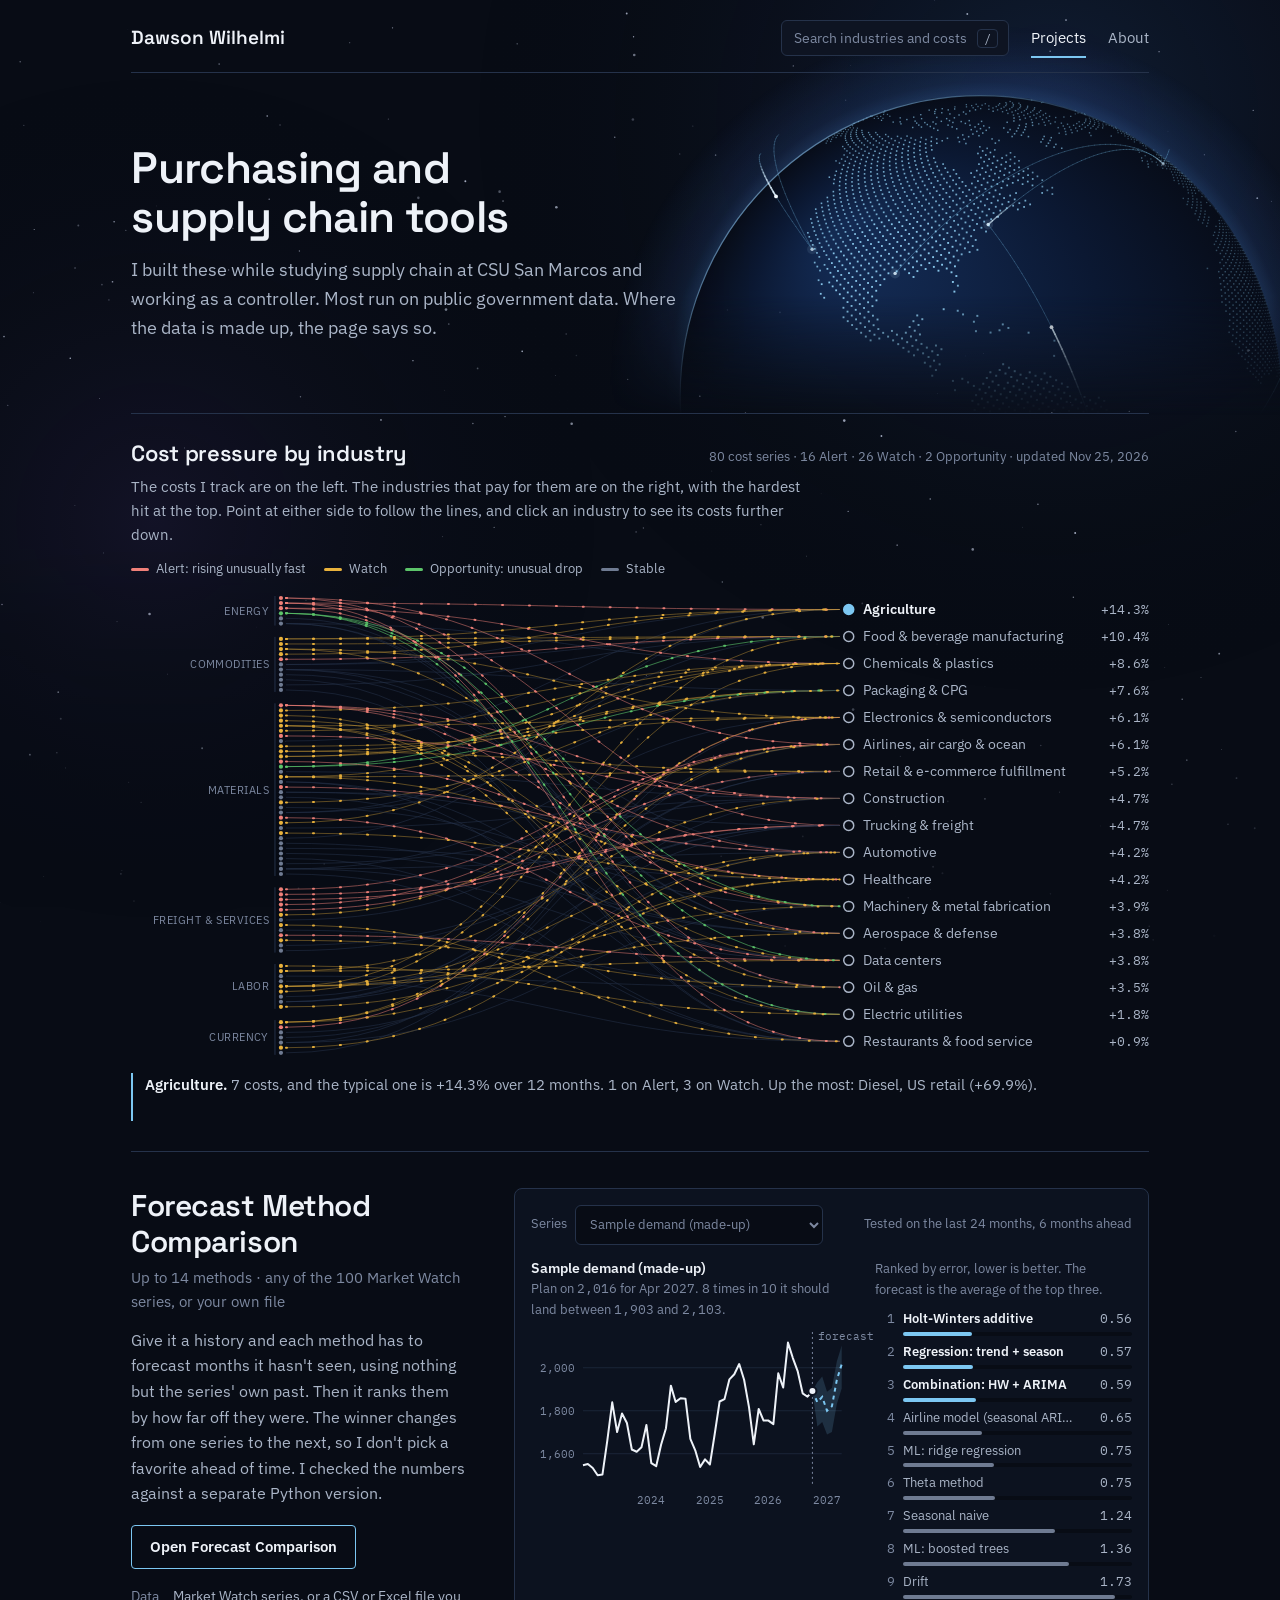
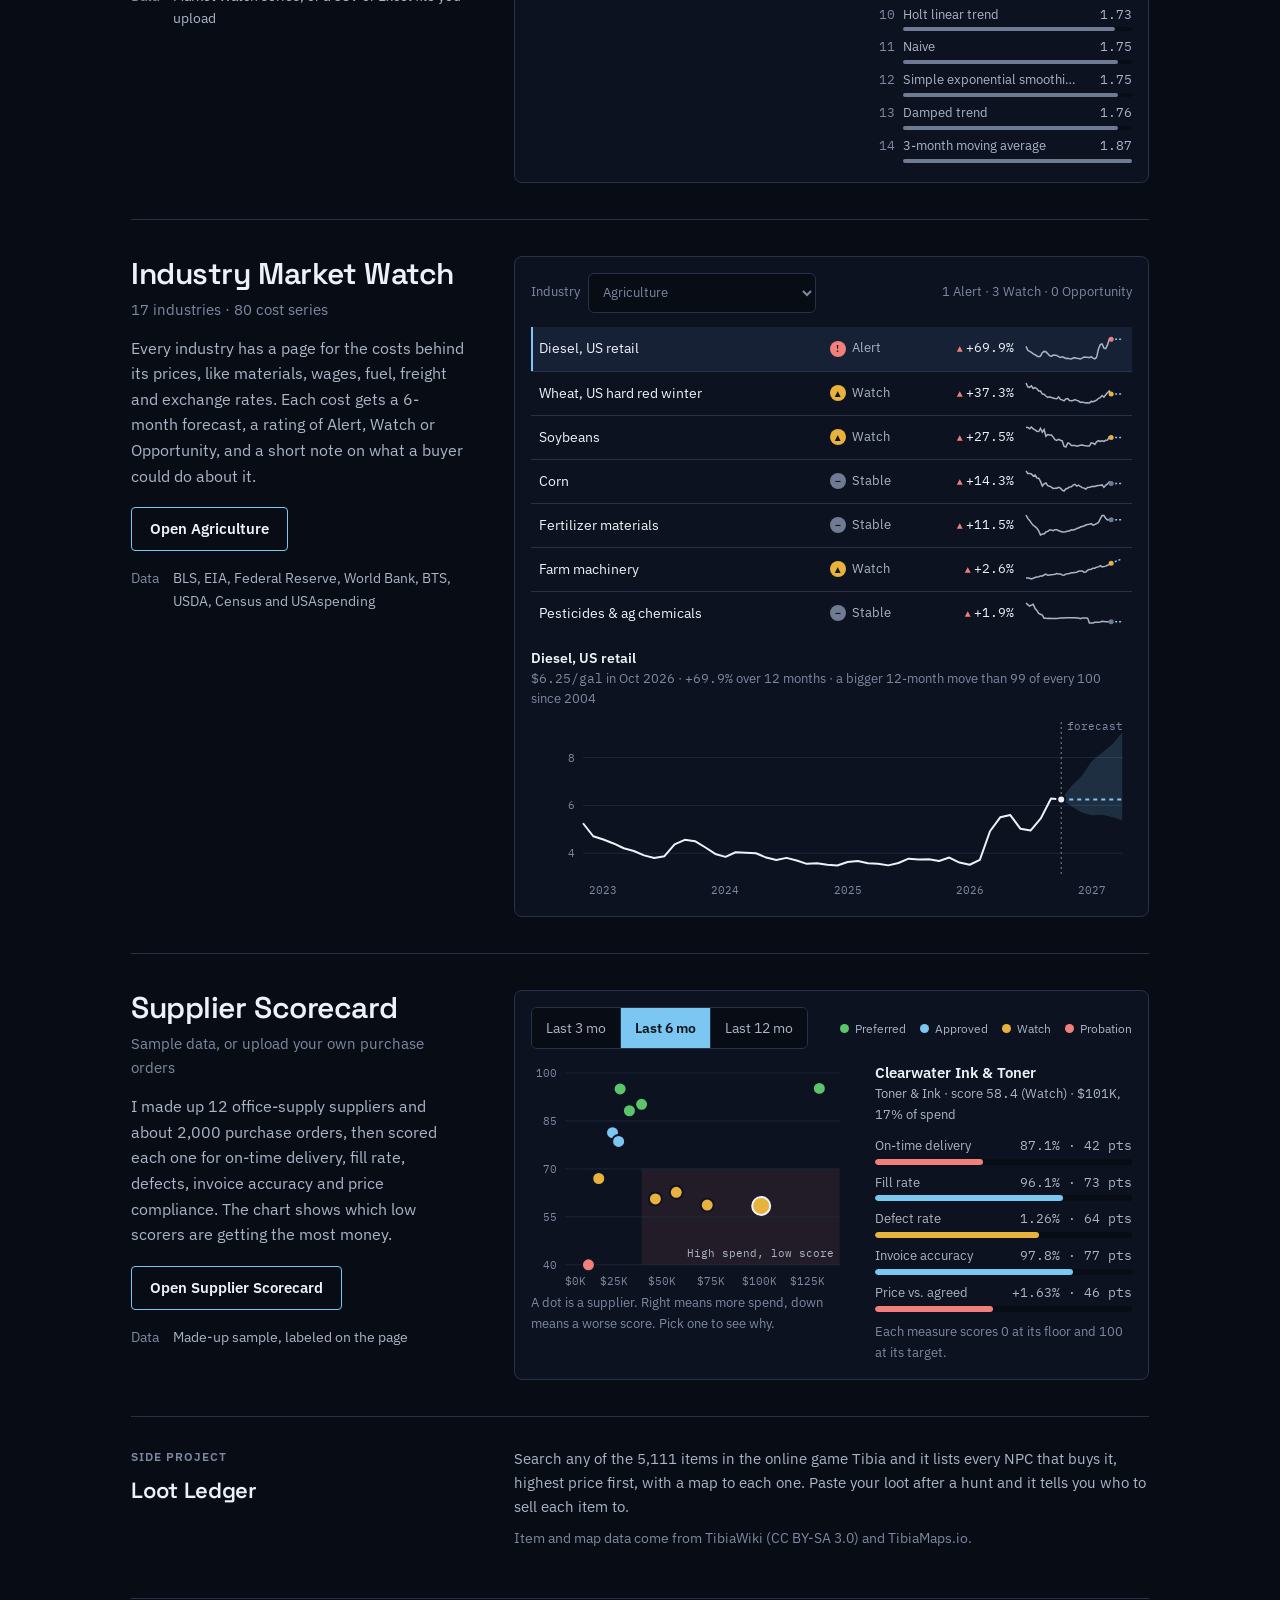
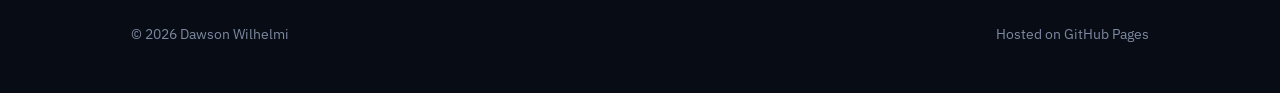
==== commit 02c96719: "Keep the page and its script in step after updates; queue quick clicks build.py stamps /space.js and" ====
--- a/index.html
+++ b/index.html
@@ -18,7 +18,7 @@
 <meta name="twitter:card" content="summary_large_image">
 <link rel="preload" href="/fonts/space-grotesk-latin-wght-normal.woff2" as="font" type="font/woff2" crossorigin>
 <link rel="preload" href="/fonts/ibm-plex-sans-latin-400-normal.woff2" as="font" type="font/woff2" crossorigin>
-<link rel="stylesheet" href="/fonts/fonts.css">
+<link rel="stylesheet" href="/fonts/fonts.css?v=2b53aaa648">
 <script>document.documentElement.className = "js";</script>
 <style>
 /* Built by home/build.py from home/template.html. Edit the template, not index.html.
@@ -352,7 +352,7 @@
   <div class="hint">Up and down to move, Enter to open, Esc to close</div>
 </dialog>
 
-<script src="/space.js"></script>
+<script src="/space.js?v=101d1c2751"></script>
 <script>
 const D = {"schema":1,"built":"2026-11-25 21:32 UTC","series":{"PCU336413336413":{"n":"Aircraft parts & equipment","g":"Materials","u":"index","l":216.72,"lm":"2026-10","m12":1.6,"raw12":1.6,"sig":"Stable","p12":52,"h0":"2022-11","h":[197.88,197.88,199.42,204.0,206.08,206.29,206.4,206.36,206.41,206.87,206.78,206.81,207.0,207.0,206.99,207.75,207.97,210.47,210.37,211.13,211.31,211.64,211.65,211.83,212.32,211.83,212.83,212.94,212.99,212.67,213.28,213.41,213.43,213.1,213.13,213.21,213.2,213.26,215.07,216.09,216.09,216.4,216.4,216.5,216.5,216.51,216.62,216.72],"f":[[216.72,216.62,217.79],[216.72,216.71,219.17],[216.72,216.76,219.97],[216.72,216.82,220.26],[216.72,216.84,220.8],[216.72,217.09,221.57]]},"PCU336412336412":{"n":"Aircraft engines & parts","g":"Materials","u":"index","l":278.07,"lm":"2026-10","m12":0.9,"raw12":0.9,"sig":"Stable","p12":11,"h0":"2022-11","h":[253.98,254.57,256.55,257.26,257.44,258.14,258.25,258.32,258.02,258.52,258.43,258.48,263.34,264.81,265.88,268.99,269.0,269.23,269.41,269.94,270.45,271.08,271.48,271.62,271.74,272.02,273.91,274.17,273.64,273.83,274.0,274.04,274.12,274.07,275.55,275.56,276.05,276.88,277.03,277.1,277.61,277.92,278.28,279.58,279.58,278.03,278.07,278.07],"f":[[278.2,277.3,279.67],[278.32,276.55,280.76],[278.45,276.0,282.0],[278.57,275.55,283.88],[278.68,275.19,286.03],[278.8,274.63,288.54]]},"WPU1025":{"n":"Nonferrous mill shapes","g":"Materials","u":"index","l":401.53,"lm":"2026-10","m12":21.3,"raw12":21.3,"sig":"Watch","p12":87,"h0":"2022-11","h":[263.9,266.69,272.58,277.08,277.25,274.14,273.25,270.26,267.73,267.11,265.91,264.13,263.75,263.91,263.78,264.3,264.79,269.48,279.84,285.2,283.97,279.05,278.23,282.19,287.86,287.99,290.58,293.99,298.96,303.33,295.97,296.37,313.06,323.62,323.43,330.94,340.64,349.7,360.56,377.34,380.27,391.68,408.06,413.09,408.27,399.19,400.54,401.53],"f":[[401.67,391.96,411.24],[401.77,385.21,421.22],[401.86,384.14,428.39],[401.93,376.19,435.33],[401.99,379.92,442.26],[402.03,380.43,452.55]]},"PCU336390336390":{"n":"Other motor vehicle parts","g":"Materials","u":"index","l":141.61,"lm":"2026-10","m12":5.1,"raw12":5.1,"sig":"Alert","p12":95,"h0":"2022-11","h":[127.2,127.48,128.43,128.07,128.46,128.64,129.4,129.75,130.21,129.97,129.99,129.67,129.86,130.11,130.19,130.07,130.38,130.7,130.94,131.17,131.49,131.73,131.77,131.78,131.71,131.76,131.86,131.93,131.92,132.69,133.89,133.72,134.75,134.19,134.3,134.76,136.26,135.67,135.84,136.22,136.25,136.84,138.62,138.75,139.48,141.3,141.22,141.61],"f":[[142.17,141.65,142.95],[142.66,141.96,144.09],[143.14,142.45,145.0],[143.61,142.6,145.65],[144.06,143.06,146.66],[144.49,143.5,147.81]]},"WPU1017":{"n":"Steel mill products","g":"Materials","u":"index","l":399.64,"lm":"2026-10","m12":32.9,"raw12":32.9,"sig":"Alert","p12":93,"h0":"2022-11","h":[326.7,315.63,308.02,315.25,318.19,329.7,347.22,345.8,329.45,322.94,311.52,304.11,297.97,305.12,321.39,332.52,305.68,297.57,298.56,293.27,283.09,275.28,270.97,273.42,278.34,266.51,261.56,268.87,287.36,303.83,326.74,309.23,305.54,308.77,304.58,300.67,291.56,312.41,315.37,325.11,331.36,341.57,350.0,359.94,374.68,381.21,389.05,399.64],"f":[[399.65,380.74,427.25],[399.65,371.78,453.73],[399.65,358.07,486.08],[399.65,348.56,502.34],[399.65,344.91,505.85],[399.65,349.92,505.47]]},"WPU101706":{"n":"Steel pipe & tube","g":"Materials","u":"index","l":462.37,"lm":"2026-10","m12":21.7,"raw12":21.7,"sig":"Watch","p12":88,"h0":"2022-11","h":[468.44,454.06,449.45,428.38,427.75,425.75,428.31,407.48,395.76,390.25,383.48,383.11,383.85,380.9,389.27,394.15,383.85,377.23,377.01,370.28,369.67,364.84,360.0,361.01,361.01,358.1,353.39,350.79,363.77,379.68,384.52,386.3,383.53,379.83,381.3,380.08,380.75,388.75,387.34,393.06,395.77,405.72,410.91,418.92,422.06,429.05,431.72,462.37],"f":[[477.22,465.85,492.67],[490.93,466.72,517.86],[503.53,471.5,543.81],[515.09,469.05,575.32],[525.66,470.9,591.24],[535.3,466.71,612.87]]},"WPU071":{"n":"Rubber & rubber products","g":"Materials","u":"index","l":240.72,"lm":"2026-10","m12":4.7,"raw12":4.7,"sig":"Stable","p12":66,"h0":"2022-11","h":[221.75,220.78,223.03,224.24,224.0,224.56,223.68,222.12,220.4,220.33,220.62,221.22,221.36,220.9,220.65,221.37,222.37,224.84,225.24,225.7,225.41,225.38,225.52,225.94,225.37,224.86,226.03,226.4,229.57,229.19,228.95,228.49,229.02,230.13,229.97,229.83,229.79,229.5,231.57,231.87,232.35,238.06,240.07,239.58,240.14,239.23,239.23,240.72],"f":[[240.72,240.17,244.11],[240.72,239.98,247.21],[240.72,239.98,249.69],[240.72,240.02,252.5],[240.72,240.25,255.07],[240.72,240.24,258.18]]},"WPU072":{"n":"Plastic products","g":"Materials","u":"index","l":290.44,"lm":"2026-10","m12":6.1,"raw12":6.1,"sig":"Watch","p12":79,"h0":"2022-11","h":[279.73,279.27,277.56,276.1,275.3,275.61,275.06,273.42,272.2,271.68,270.93,270.82,271.25,270.85,271.37,271.13,272.0,273.42,272.66,272.65,272.79,273.72,273.68,273.57,273.54,273.18,274.34,272.9,273.46,273.99,273.81,273.36,273.31,273.38,273.44,273.68,273.61,273.7,274.43,274.5,275.58,278.62,285.13,290.2,290.81,290.53,290.42,290.44],"f":[[290.44,289.62,296.04],[290.44,288.51,300.7],[290.44,287.71,306.1],[290.44,286.95,311.68],[290.44,286.13,317.01],[290.44,285.67,321.11]]},"PCU334413334413":{"n":"Semiconductors","g":"Materials","u":"index","l":28.852,"lm":"2026-10","m12":-2.7,"raw12":-2.7,"sig":"Stable","p12":65,"h0":"2022-11","h":[31.85,31.862,31.785,31.969,31.886,31.625,31.522,31.594,31.515,31.595,31.791,31.674,31.716,31.565,31.706,31.668,31.629,31.803,31.743,31.518,30.602,30.456,30.487,30.724,30.729,30.561,30.118,30.132,30.322,30.235,29.982,29.882,29.798,29.392,29.45,29.64,29.646,29.668,29.62,30.138,30.132,30.602,30.217,29.859,29.067,28.569,28.81,28.852],"f":[[28.852,28.508,29.05],[28.852,28.433,29.171],[28.852,28.284,29.33],[28.852,27.995,29.445],[28.852,27.903,29.598],[28.852,27.896,29.663]]},"PCU334111334111":{"n":"Electronic computers (servers)","g":"Materials","u":"index","l":103.27,"lm":"2026-10","m12":3.1,"raw12":3.1,"sig":"Alert","p12":94,"h0":"2022-11","h":[95.214,97.765,99.406,100.0,99.875,99.747,97.522,95.286,95.204,98.101,97.678,97.301,97.17,98.73,98.783,98.523,98.153,99.071,97.987,98.179,96.994,99.102,100.3,100.35,99.911,99.952,99.236,99.242,99.25,99.665,99.736,99.664,100.95,100.22,100.37,100.15,100.15,100.22,100.24,100.24,100.25,100.27,100.45,100.45,103.23,103.11,103.27,103.27],"f":[[103.27,101.99,105.52],[103.27,102.14,106.41],[103.27,102.24,106.45],[103.27,102.1,107.79],[103.27,101.79,107.98],[103.27,101.71,107.75]]},"WPU114":{"n":"General purpose machinery","g":"Materials","u":"index","l":382.67,"lm":"2026-10","m12":3.9,"raw12":3.9,"sig":"Stable","p12":58,"h0":"2022-11","h":[315.11,315.87,320.07,321.08,323.29,326.47,328.21,328.45,329.92,330.36,331.39,332.7,332.01,332.14,334.01,336.03,336.76,339.28,340.14,340.25,340.52,342.72,342.38,342.58,342.54,343.19,346.51,347.84,348.57,351.83,354.77,357.85,359.43,361.06,365.68,368.13,368.92,369.85,371.82,373.87,375.92,376.06,377.66,378.24,380.25,381.57,381.75,382.67],"f":[[383.51,381.92,385.59],[384.34,381.36,388.64],[385.14,380.64,390.55],[385.92,380.11,393.15],[386.69,380.11,396.07],[387.43,378.2,398.83]]},"WPU1026":{"n":"Nonferrous wire & cable","g":"Materials","u":"index","l":488.49,"lm":"2026-10","m12":19.6,"raw12":19.6,"sig":"Watch","p12":88,"h0":"2022-11","h":[360.62,364.17,374.5,364.02,361.19,361.05,347.47,347.03,351.75,353.5,348.19,346.54,346.76,348.05,347.65,352.6,353.42,365.56,387.85,386.13,377.52,368.24,368.47,374.18,369.96,365.95,367.57,373.91,387.3,403.41,398.68,401.63,419.08,402.67,394.68,408.56,410.04,425.35,439.71,444.54,444.9,444.54,460.07,468.03,470.34,483.36,486.63,488.49],"f":[[488.49,480.5,506.34],[488.49,475.27,516.29],[488.49,472.01,529.78],[488.49,473.29,538.83],[488.49,471.65,543.45],[488.49,470.77,549.61]]},"WPU066":{"n":"Plastic resins & materials","g":"Materials","u":"index","l":283.88,"lm":"2026-10","m12":9.5,"raw12":9.5,"sig":"Watch","p12":79,"h0":"2022-11","h":[283.82,280.45,275.75,281.97,284.48,289.07,285.86,280.39,270.72,267.61,267.26,266.05,266.48,265.44,262.31,267.95,265.42,268.23,267.9,267.29,271.48,270.61,263.85,267.16,265.27,263.66,262.69,269.74,272.36,270.53,267.26,265.1,264.63,263.08,259.39,259.31,257.28,253.55,252.96,258.5,263.46,277.03,309.99,299.25,282.03,280.46,279.45,283.88],"f":[[283.87,276.67,293.91],[283.87,270.68,304.6],[283.87,265.82,311.73],[283.87,265.03,314.18],[283.87,264.06,314.95],[283.87,264.59,318.69]]},"PCU325211325211":{"n":"Resin manufacturing (PPI industry)","g":"Materials","u":"index","l":335.92,"lm":"2026-10","m12":8.6,"raw12":8.6,"sig":"Watch","p12":80,"h0":"2022-11","h":[337.08,333.11,327.56,334.96,338.13,344.75,340.78,334.37,322.48,318.41,317.72,318.1,318.8,317.75,314.05,320.52,317.07,320.7,321.39,321.25,324.55,325.27,315.11,320.43,317.0,315.19,315.01,321.45,325.55,322.85,319.54,317.43,315.62,313.88,309.16,309.28,307.1,302.52,303.51,308.31,312.71,328.41,364.98,354.42,334.42,332.46,332.3,335.92],"f":[[335.92,328.3,346.23],[335.92,320.17,356.49],[335.92,315.9,363.63],[335.92,315.24,366.55],[335.92,314.11,366.92],[335.92,314.89,371.15]]},"PCU325110325110":{"n":"Petrochemicals","g":"Materials","u":"index","l":185.11,"lm":"2026-10","m12":31.9,"raw12":31.9,"sig":"Watch","p12":85,"h0":"2022-11","h":[161.83,152.6,149.44,154.78,158.07,161.45,153.71,141.58,139.55,137.79,144.37,150.26,149.94,145.4,140.1,144.41,146.9,153.15,151.36,153.2,164.66,165.72,165.12,158.53,152.17,151.57,156.76,163.42,161.11,153.83,143.35,143.52,149.79,147.86,144.52,140.35,136.22,132.41,132.09,138.62,150.3,176.42,236.52,211.07,185.01,184.97,178.7,185.11],"f":[[185.11,174.35,199.13],[185.11,164.37,210.32],[185.11,159.63,211.5],[185.11,160.59,217.39],[185.11,162.39,229.66],[185.11,163.52,241.18]]},"WPU061":{"n":"Industrial chemicals","g":"Materials","u":"index","l":345.03,"lm":"2026-10","m12":17.1,"raw12":17.1,"sig":"Watch","p12":81,"h0":"2022-11","h":[337.54,332.22,335.51,336.44,328.23,329.06,323.29,318.05,309.81,307.04,309.36,315.74,307.01,300.51,290.95,296.3,298.28,304.24,302.78,304.18,311.66,310.82,305.13,301.01,297.41,297.47,304.99,303.42,302.18,298.46,296.63,298.54,299.06,296.55,297.07,294.67,291.85,292.4,288.37,293.36,305.36,326.48,341.63,342.89,329.25,331.6,334.67,345.03],"f":[[345.03,337.61,359.66],[345.03,332.97,367.13],[345.03,329.72,381.23],[345.03,325.19,387.81],[345.03,325.16,388.21],[345.03,324.42,393.57]]},"WPUSI012011":{"n":"Construction materials","g":"Materials","u":"index","l":381.55,"lm":"2026-10","m12":12.1,"raw12":12.1,"sig":"Alert","p12":93,"h0":"2022-11","h":[330.37,326.45,327.34,330.53,331.73,333.37,337.47,337.34,334.51,333.79,332.1,328.74,326.84,327.64,334.37,337.77,330.96,330.13,329.44,328.3,325.56,324.65,324.1,325.43,326.93,324.62,326.25,329.2,334.98,337.18,344.06,338.65,338.6,341.46,341.0,340.3,338.56,344.68,347.87,352.77,355.49,359.53,364.07,369.07,375.08,375.94,378.52,381.55],"f":[[381.55,378.04,391.99],[381.55,375.37,395.97],[381.55,374.0,401.54],[381.55,372.42,407.5],[381.55,372.55,411.51],[381.55,370.51,417.67]]},"WPU081":{"n":"Lumber","g":"Materials","u":"index","l":275.58,"lm":"2026-10","m12":6.4,"raw12":6.4,"sig":"Stable","p12":67,"h0":"2022-11","h":[276.5,264.42,263.39,266.87,263.85,261.22,261.42,257.66,272.35,255.71,256.49,246.44,240.35,244.75,246.54,248.58,251.81,254.98,250.46,250.04,247.53,251.6,255.23,258.08,263.49,265.8,264.29,269.4,278.44,274.51,269.7,266.57,264.25,266.29,259.75,259.12,259.47,259.13,265.32,272.1,270.81,280.36,281.23,280.23,291.0,286.48,282.69,275.58],"f":[[275.58,264.66,290.44],[275.58,251.96,307.0],[275.58,242.13,328.62],[275.58,230.23,317.87],[275.58,211.4,306.24],[275.58,210.52,301.61]]},"PCU327310327310":{"n":"Cement","g":"Materials","u":"index","l":353.24,"lm":"2026-10","m12":-0.4,"raw12":-0.4,"sig":"Stable","p12":19,"h0":"2022-11","h":[307.27,307.44,322.38,326.26,326.84,327.1,329.03,328.78,331.47,332.28,333.51,334.68,334.78,334.58,345.63,345.95,348.4,349.91,351.07,350.49,351.04,351.04,350.44,349.94,349.95,349.77,353.7,353.28,355.01,355.5,356.83,356.85,356.73,356.88,357.19,354.64,352.82,352.43,352.18,352.86,352.74,354.74,354.28,354.34,352.34,352.88,353.2,353.24],"f":[[353.22,350.74,356.52],[353.22,348.66,361.29],[353.22,346.9,362.09],[353.21,345.01,363.72],[353.21,342.82,366.01],[353.21,340.53,367.98]]},"PCU327320327320":{"n":"Ready-mix concrete","g":"Materials","u":"index","l":402.37,"lm":"2026-10","m12":2.4,"raw12":2.4,"sig":"Stable","p12":30,"h0":"2022-11","h":[347.48,350.63,357.18,359.05,362.25,364.65,369.02,367.64,370.25,374.46,378.3,378.73,379.58,374.9,383.57,387.45,393.07,390.52,391.19,389.12,390.62,393.43,391.96,392.38,394.48,392.96,397.29,396.67,395.65,393.07,394.78,394.71,393.32,393.68,393.59,392.92,391.25,393.54,397.67,397.53,398.44,400.37,401.58,403.4,402.38,402.77,402.81,402.37],"f":[[402.86,400.23,407.04],[403.24,398.65,410.18],[403.62,398.84,413.02],[403.98,397.0,414.01],[404.34,396.57,416.1],[404.69,395.3,420.1]]},"PCU335311335311":{"n":"Power & specialty transformers","g":"Materials","u":"index","l":483.91,"lm":"2026-10","m12":5.6,"raw12":5.6,"sig":"Stable","p12":66,"h0":"2022-11","h":[408.86,410.31,410.56,411.2,413.64,414.72,415.86,414.93,416.85,418.59,418.59,419.32,419.32,425.88,428.63,428.63,430.57,426.38,426.38,428.91,429.8,429.8,429.8,432.64,432.64,432.64,433.25,433.25,437.23,438.94,438.94,438.94,440.55,440.55,440.55,458.36,455.8,455.91,455.93,456.0,456.0,454.34,456.6,456.6,474.83,478.29,478.29,483.91],"f":[[483.91,483.91,501.29],[483.91,483.91,512.68],[483.91,482.17,526.59],[483.91,482.79,539.43],[483.91,484.34,553.62],[483.91,484.95,566.59]]},"PCU333415333415":{"n":"HVAC & refrigeration equipment","g":"Materials","u":"index","l":326.06,"lm":"2026-10","m12":4.5,"raw12":4.5,"sig":"Stable","p12":68,"h0":"2022-11","h":[281.51,282.73,284.56,284.65,290.21,290.79,291.92,290.95,291.63,292.42,292.48,293.31,294.14,293.21,293.15,296.37,295.6,298.98,299.41,298.58,298.64,301.86,299.47,298.77,297.61,297.14,298.0,300.13,299.6,304.01,308.17,311.84,311.29,312.6,309.83,311.97,312.29,311.87,313.04,316.78,319.54,320.38,322.94,323.11,326.23,327.04,326.06,326.06],"f":[[326.06,325.08,331.62],[326.06,325.37,336.77],[326.06,325.9,342.16],[326.06,326.52,348.56],[326.06,326.64,354.11],[326.06,326.83,361.38]]},"PCU333111333111":{"n":"Farm machinery","g":"Materials","u":"index","l":304.46,"lm":"2026-10","m12":2.6,"raw12":2.6,"sig":"Watch","p12":65,"h0":"2022-11","h":[286.03,286.07,285.95,284.96,285.76,286.94,287.43,287.85,288.63,288.81,289.93,290.98,289.47,289.94,290.13,290.43,290.85,291.62,291.22,291.21,289.85,289.67,290.99,291.47,291.82,292.62,292.55,292.9,293.33,294.6,294.86,294.87,293.31,293.58,295.74,296.81,296.96,298.28,298.26,299.46,299.82,301.5,299.86,300.2,300.88,301.76,302.9,304.46],"f":[[305.32,303.13,306.88],[306.26,303.29,310.02],[307.14,303.39,313.13],[307.99,304.03,314.78],[308.8,302.99,317.15],[309.57,302.8,320.47]]},"PCU332431332431":{"n":"Metal cans","g":"Materials","u":"index","l":243.8,"lm":"2026-10","m12":6.6,"raw12":6.6,"sig":"Opportunity","p12":73,"h0":"2022-11","h":[223.78,223.93,220.12,221.49,220.7,221.2,221.2,221.06,220.75,216.14,215.49,213.27,213.28,213.28,214.3,214.33,213.4,213.03,212.85,213.07,214.93,214.9,214.59,213.94,213.58,213.74,214.72,214.85,216.76,219.25,223.91,224.04,224.27,227.54,228.4,228.8,228.62,234.24,236.67,234.18,235.68,241.64,243.6,244.27,247.74,247.01,244.32,243.8],"f":[[243.8,241.97,249.36],[243.8,241.05,252.07],[243.8,241.08,256.88],[243.8,240.73,260.07],[243.8,240.8,259.98],[243.8,240.22,263.82]]},"PCU327213327213":{"n":"Glass containers","g":"Materials","u":"index","l":306.85,"lm":"2026-10","m12":3.2,"raw12":3.2,"sig":"Stable","p12":66,"h0":"2022-11","h":[256.03,256.03,278.52,277.78,277.78,277.78,279.32,279.32,278.88,280.05,274.11,274.2,272.62,272.47,282.19,283.1,283.19,281.13,281.68,281.95,291.07,290.26,290.26,291.47,291.4,291.59,295.53,296.18,296.92,296.94,297.61,297.62,297.2,297.06,296.93,297.23,297.25,298.27,306.18,308.59,306.02,306.09,306.17,306.31,306.41,306.47,306.69,306.85],"f":[[306.85,306.41,314.05],[306.85,305.84,317.69],[306.85,305.64,322.26],[306.85,306.23,325.16],[306.85,306.53,331.24],[306.85,306.95,334.77]]},"PCU322211322211":{"n":"Corrugated boxes","g":"Materials","u":"index","l":506.67,"lm":"2026-10","m12":9.0,"raw12":9.0,"sig":"Watch","p12":81,"h0":"2022-11","h":[451.91,450.34,449.4,446.04,438.89,433.46,432.62,428.15,424.88,422.89,421.47,422.3,422.2,423.34,419.75,418.89,420.79,424.2,427.05,427.91,427.89,434.82,438.57,442.69,442.34,444.46,447.4,447.62,448.34,454.18,459.81,461.26,464.43,465.62,464.93,464.91,464.94,464.97,465.08,465.26,464.04,463.66,474.65,481.44,491.19,501.63,506.27,506.67],"f":[[509.25,503.95,514.79],[511.53,501.75,522.86],[513.54,500.47,528.31],[515.3,498.0,533.35],[516.86,494.36,540.31],[518.22,492.01,548.3]]},"WPU0915":{"n":"Converted paper & paperboard","g":"Materials","u":"index","l":332.57,"lm":"2026-10","m12":4.4,"raw12":4.4,"sig":"Watch","p12":77,"h0":"2022-11","h":[307.24,308.05,308.79,309.2,307.81,307.87,308.58,307.4,306.88,305.36,305.23,304.36,303.83,302.93,301.88,302.54,301.54,302.94,304.38,304.29,304.88,306.64,308.68,309.83,309.7,309.23,309.61,310.35,311.7,313.32,315.89,315.97,316.97,317.11,317.39,318.62,318.65,318.72,319.09,317.15,317.42,318.51,320.85,323.41,327.47,330.54,332.31,332.57],"f":[[333.74,331.98,335.6],[334.72,331.66,338.7],[335.65,331.06,341.6],[336.52,330.26,343.59],[337.34,328.21,347.25],[338.11,327.34,349.19]]},"WPU0638":{"n":"Pharmaceutical preparations","g":"Materials","u":"index","l":296.55,"lm":"2026-10","m12":1.0,"raw12":1.0,"sig":"Stable","p12":7,"h0":"2022-11","h":[282.73,281.66,287.7,288.95,288.97,289.18,288.92,288.93,289.79,289.34,289.3,289.55,289.59,289.65,292.92,293.53,293.55,293.68,293.62,293.33,293.89,294.68,294.68,294.68,294.67,294.69,292.65,293.16,293.14,292.82,292.19,292.25,292.29,293.4,293.57,293.6,293.64,293.65,295.58,295.58,295.59,295.74,295.72,295.58,296.49,296.51,296.55,296.55],"f":[[296.75,296.05,297.6],[296.95,295.55,298.71],[297.14,295.2,300.06],[297.34,294.44,301.28],[297.53,294.05,301.38],[297.72,293.79,301.47]]},"PCU339113339113":{"n":"Surgical appliances & supplies","g":"Materials","u":"index","l":270.57,"lm":"2026-10","m12":8.0,"raw12":8.0,"sig":"Alert","p12":100,"h0":"2022-11","h":[231.51,231.67,235.53,235.36,236.64,236.29,235.88,237.2,237.16,237.78,238.27,237.69,238.84,239.1,239.61,240.41,240.17,242.71,243.7,244.69,244.78,245.31,245.15,244.63,245.58,246.08,248.9,248.54,248.7,249.25,249.82,249.48,249.56,249.45,249.7,250.61,250.94,252.63,253.35,253.88,254.2,254.33,268.53,268.64,269.14,269.31,269.4,270.57],"f":[[271.47,270.46,272.87],[272.39,270.74,275.0],[273.31,271.08,276.7],[274.23,271.7,280.59],[275.14,272.5,283.13],[276.06,272.96,285.78]]},"PCU339112339112":{"n":"Surgical & medical instruments","g":"Materials","u":"index","l":163.23,"lm":"2026-10","m12":2.4,"raw12":2.4,"sig":"Watch","p12":87,"h0":"2022-11","h":[148.12,148.33,150.37,150.14,150.25,150.08,150.68,150.68,150.6,150.61,150.47,150.81,151.16,151.13,153.31,153.33,154.2,153.77,154.24,154.39,154.46,154.12,154.61,155.29,155.31,154.86,157.16,157.09,156.94,156.49,157.05,157.08,156.98,156.96,159.44,159.46,159.45,159.82,161.72,161.72,161.77,161.91,163.38,163.38,163.17,163.47,163.6,163.23],"f":[[163.64,163.03,164.71],[163.93,163.22,165.68],[164.21,163.27,166.02],[164.5,163.4,166.51],[164.78,163.71,167.17],[165.06,163.94,168.04]]},"WPU0652":{"n":"Fertilizer materials","g":"Materials","u":"index","l":411.51,"lm":"2026-10","m12":11.5,"raw12":11.5,"sig":"Stable","p12":63,"h0":"2022-11","h":[454.93,423.16,404.9,378.95,358.58,346.91,330.57,306.55,268.31,276.38,277.23,295.92,302.04,314.2,313.69,308.61,317.83,317.89,308.2,303.45,297.69,295.31,298.82,304.98,306.53,318.21,315.79,318.97,329.59,332.75,342.67,347.82,352.44,361.5,366.75,369.22,375.04,360.26,366.51,374.41,385.04,420.3,449.24,450.0,425.1,409.28,410.26,411.51],"f":[[411.51,389.33,440.71],[411.51,372.48,467.1],[411.51,352.34,494.02],[411.51,346.55,507.33],[411.51,337.49,536.66],[411.51,342.6,559.44]]},"PCU325320325320":{"n":"Pesticides & ag chemicals","g":"Materials","u":"index","l":186.66,"lm":"2026-10","m12":1.9,"raw12":1.9,"sig":"Stable","p12":59,"h0":"2022-11","h":[238.5,234.16,229.66,232.48,234.78,223.12,217.97,210.16,207.5,205.21,196.5,196.56,195.32,196.25,195.62,195.56,195.67,195.91,196.31,197.28,197.34,197.37,197.74,197.85,197.85,197.86,197.79,197.83,197.04,196.77,195.42,196.98,197.16,197.16,196.87,183.25,183.23,183.22,185.37,185.13,185.41,186.36,187.93,187.45,186.58,186.73,186.61,186.66],"f":[[186.66,182.28,189.96],[186.66,178.57,191.99],[186.66,174.29,194.34],[186.66,172.65,198.03],[186.66,172.13,201.01],[186.66,168.28,204.63]]},"WPU02":{"n":"Processed foods & feeds","g":"Materials","u":"index","l":277.63,"lm":"2026-10","m12":0.9,"raw12":0.9,"sig":"Stable","p12":34,"h0":"2022-11","h":[262.16,260.14,262.31,259.66,261.28,260.06,260.65,259.86,259.43,260.62,261.78,261.36,259.46,259.99,258.56,259.8,261.94,262.99,263.67,265.22,266.34,265.93,267.14,266.22,267.89,267.75,268.83,270.8,270.88,271.94,273.34,274.94,275.33,277.13,279.09,275.23,274.44,273.06,273.43,273.99,275.48,277.75,278.53,279.74,278.3,276.75,277.22,277.63],"f":[[277.64,276.06,282.32],[277.64,276.12,286.24],[277.64,275.7,288.28],[277.64,275.94,292.79],[277.64,275.49,296.12],[277.64,276.01,300.11]]},"WPU0221":{"n":"Meats (wholesale)","g":"Materials","u":"index","l":271.83,"lm":"2026-10","m12":-4.6,"raw12":-4.6,"sig":"Stable","p12":18,"h0":"2022-11","h":[216.77,218.09,222.53,218.84,226.2,223.87,233.71,239.04,240.9,237.85,238.6,237.65,236.69,244.41,236.76,237.96,242.96,246.08,246.32,252.8,254.77,248.06,248.84,251.22,254.27,254.62,256.34,259.43,257.0,263.66,262.88,271.58,279.99,283.31,297.97,284.92,283.71,280.99,283.11,283.91,284.98,286.27,282.73,287.85,280.97,276.36,275.57,271.83],"f":[[274.57,266.85,284.9],[275.44,265.8,291.39],[276.3,262.54,294.15],[277.17,262.79,302.38],[278.03,262.07,305.47],[278.89,259.72,309.38]]},"WBNICKEL":{"n":"Nickel","g":"Commodities","u":"$/t","l":15436.0,"lm":"2026-10","m12":2.3,"raw12":2.3,"sig":"Stable","p12":53,"h0":"2022-11","h":[25563.0,28947.0,28195.0,26728.0,23289.0,23895.0,21970.0,21233.0,21091.0,20439.0,19645.0,18281.0,17027.0,16461.0,16104.0,16338.0,17439.0,18164.0,19587.0,17498.0,16335.0,16292.0,16077.0,16766.0,15723.0,15445.0,15394.0,15288.0,16066.0,15113.0,15346.0,15003.0,15034.0,14949.0,15106.0,15092.0,14671.0,14884.0,17769.0,17173.0,17076.0,17962.0,18806.0,17588.0,16651.0,16751.0,16324.0,15436.0],"f":[[15436.0,14347.0,16487.0],[15436.0,13609.0,17329.0],[15436.0,12912.0,18100.0],[15436.0,12603.0,18745.0],[15436.0,12171.0,19015.0],[15436.0,11871.0,19100.0]]},"WBALUMINUM":{"n":"Aluminum","g":"Commodities","u":"$/t","l":3061.0,"lm":"2026-10","m12":9.6,"raw12":9.6,"sig":"Stable","p12":59,"h0":"2022-11","h":[2351.0,2402.0,2502.0,2416.0,2296.0,2343.0,2269.0,2185.0,2160.0,2137.0,2185.0,2192.0,2202.0,2182.0,2193.0,2179.0,2226.0,2506.0,2565.0,2498.0,2349.0,2344.0,2450.0,2596.0,2582.0,2541.0,2573.0,2658.0,2658.0,2372.0,2449.0,2526.0,2606.0,2597.0,2653.0,2793.0,2819.0,2876.0,3142.0,3065.0,3373.0,3600.0,3666.0,3439.0,3161.0,3251.0,3283.0,3061.0],"f":[[3061.0,2852.5,3270.2],[3061.0,2812.0,3455.0],[3061.0,2772.2,3557.5],[3061.0,2755.0,3611.8],[3061.0,2704.7,3697.1],[3061.0,2668.4,3816.5]]},"WBCOPPER":{"n":"Copper","g":"Commodities","u":"$/t","l":14508.0,"lm":"2026-10","m12":35.1,"raw12":35.1,"sig":"Watch","p12":82,"h0":"2022-11","h":[8050.0,8375.0,9038.0,8937.0,8856.0,8809.0,8217.0,8397.0,8477.0,8349.0,8277.0,7937.0,8190.0,8400.0,8339.0,8305.0,8689.0,9464.0,10139.0,9648.0,9385.0,8972.0,9237.0,9534.0,9076.0,8916.0,8991.0,9331.0,9740.0,9177.0,9533.0,9835.0,9771.0,9670.0,9984.0,10740.0,10812.0,11785.0,13012.0,12951.0,12529.0,12951.0,13543.0,13552.0,13543.0,14326.0,14474.0,14508.0],"f":[[14508.0,13864.0,15429.0],[14508.0,13493.0,15999.0],[14508.0,13522.0,16835.0],[14508.0,13275.0,16935.0],[14508.0,13555.0,17150.0],[14508.0,13205.0,17451.0]]},"WBWHEAT":{"n":"Wheat, US hard red winter","g":"Commodities","u":"$/t","l":317.0,"lm":"2026-10","m12":37.3,"raw12":37.3,"sig":"Watch","p12":87,"h0":"2022-11","h":[422.7,386.3,380.4,394.8,369.9,378.2,367.7,345.5,345.5,315.8,314.7,298.1,283.6,291.1,283.9,278.5,274.8,272.3,289.4,265.6,260.3,250.9,269.7,272.9,253.8,252.2,254.1,264.6,255.4,249.6,237.0,240.1,235.0,231.1,233.8,230.8,245.9,242.8,249.9,257.6,276.0,282.0,303.0,286.0,310.0,330.0,347.0,317.0],"f":[[317.0,296.79,339.74],[317.0,289.42,355.14],[317.0,284.45,371.37],[317.0,275.84,371.81],[317.0,267.97,389.71],[317.0,268.13,401.89]]},"WBMAIZE":{"n":"Corn","g":"Commodities","u":"$/t","l":226.5,"lm":"2026-10","m12":14.3,"raw12":14.3,"sig":"Stable","p12":73,"h0":"2022-11","h":[320.9,302.2,302.8,298.2,282.5,291.1,268.1,266.9,242.4,207.6,223.8,230.7,211.3,206.5,198.6,189.1,190.6,191.7,197.8,192.5,177.4,170.3,185.0,190.3,201.3,202.6,214.4,220.9,207.4,215.0,203.9,196.1,192.0,185.5,197.4,198.1,202.0,205.7,204.5,209.6,212.7,214.0,216.2,197.1,213.4,224.0,239.6,226.5],"f":[[226.5,208.72,244.48],[226.5,203.06,253.34],[226.5,194.97,267.15],[226.5,194.99,269.79],[226.5,189.24,278.08],[226.5,184.93,271.79]]},"WBSOYBEANS":{"n":"Soybeans","g":"Commodities","u":"$/t","l":515.0,"lm":"2026-10","m12":27.5,"raw12":27.5,"sig":"Watch","p12":87,"h0":"2022-11","h":[649.0,646.0,627.0,651.0,628.0,615.0,595.0,592.0,634.0,584.0,619.0,530.0,553.0,547.0,547.0,520.0,487.0,477.0,490.0,480.0,470.0,400.0,391.0,442.0,436.0,409.0,411.0,412.0,401.0,408.0,414.0,416.0,410.0,407.0,404.0,404.0,446.0,440.0,425.0,459.0,473.0,463.0,473.0,464.0,478.0,482.0,524.0,515.0],"f":[[515.0,489.13,558.31],[515.0,475.72,568.55],[515.0,465.71,564.66],[515.0,454.47,575.39],[515.0,446.72,593.97],[515.0,444.02,586.83]]},"WBSUGAR":{"n":"Sugar, world","g":"Commodities","u":"$/kg","l":0.43,"lm":"2026-10","m12":26.5,"raw12":26.5,"sig":"Alert","p12":73,"h0":"2022-11","h":[0.41,0.42,0.42,0.45,0.45,0.53,0.56,0.54,0.52,0.53,0.58,0.57,0.57,0.48,0.48,0.5,0.48,0.45,0.42,0.43,0.43,0.41,0.45,0.46,0.45,0.44,0.4,0.42,0.42,0.4,0.39,0.37,0.37,0.37,0.35,0.34,0.32,0.32,0.32,0.31,0.33,0.32,0.34,0.32,0.34,0.38,0.41,0.43],"f":[[0.43,0.40669,0.46316],[0.43,0.39723,0.48326],[0.43,0.38328,0.48238],[0.43,0.37816,0.50383],[0.43,0.37189,0.52031],[0.43,0.3608,0.5335]]},"WBSOYOIL":{"n":"Soybean oil","g":"Commodities","u":"$/t","l":1546.0,"lm":"2026-10","m12":36.6,"raw12":36.6,"sig":"Watch","p12":84,"h0":"2022-11","h":[1652.0,1409.0,1352.0,1243.0,1113.0,1030.0,988.0,1007.0,1136.0,1127.0,1112.0,1134.0,1118.0,1062.0,971.0,912.0,965.0,959.0,988.0,1011.0,1079.0,1031.0,1044.0,1095.0,1145.0,1064.0,1048.0,1069.0,1011.0,1120.0,1163.0,1178.0,1307.0,1245.0,1159.0,1132.0,1128.0,1116.0,1154.0,1282.0,1493.0,1643.0,1781.0,1740.0,1658.0,1639.0,1615.0,1546.0],"f":[[1546.0,1436.0,1712.9],[1546.0,1369.5,1814.9],[1546.0,1304.7,1940.3],[1546.0,1248.8,2088.1],[1546.0,1252.2,2062.9],[1546.0,1246.3,2087.8]]},"WBCOFFEE":{"n":"Coffee, arabica","g":"Commodities","u":"$/kg","l":7.4,"lm":"2026-10","m12":-16.9,"raw12":-16.9,"sig":"Stable","p12":21,"h0":"2022-11","h":[4.72,4.63,4.56,5.06,4.9,5.06,4.85,4.57,4.27,4.12,4.05,4.05,4.35,4.65,4.47,4.6,4.61,5.27,5.08,5.48,5.67,5.76,6.12,6.1,6.72,7.57,7.81,9.05,8.92,8.64,8.77,8.01,7.18,8.08,8.83,8.9,9.05,8.4,8.02,7.08,7.37,7.3,6.95,6.79,7.91,7.97,7.26,7.4],"f":[[7.4,6.8653,8.1545],[7.4,6.6595,8.4815],[7.4,6.4583,8.7974],[7.4,6.1875,9.2913],[7.4,6.0987,9.655],[7.4,6.0758,10.211]]},"WBBEEF":{"n":"Beef","g":"Commodities","u":"$/kg","l":6.83,"lm":"2026-10","m12":-3.7,"raw12":-3.7,"sig":"Stable","p12":24,"h0":"2022-11","h":[5.07,4.71,4.65,4.65,4.84,5.3,5.31,5.01,4.78,4.73,4.9,4.98,4.88,4.79,5.0,5.38,5.73,6.05,5.88,5.85,6.19,6.34,6.3,6.06,6.18,6.23,6.46,6.62,6.77,6.71,6.62,6.67,6.72,6.86,6.9,7.09,7.51,7.38,7.97,8.12,8.21,8.21,7.95,7.46,7.31,7.28,6.86,6.83],"f":[[6.83,6.5674,7.2277],[6.83,6.4092,7.506],[6.83,6.2431,7.7097],[6.83,6.0898,7.9411],[6.83,6.0924,8.0143],[6.83,6.0851,8.2267]]},"APU0000708111":{"n":"Eggs, Grade A large","g":"Commodities","u":"$/doz","l":2.32,"lm":"2026-10","m12":-26.9,"raw12":-26.9,"sig":"Stable","p12":13,"h0":"2022-11","h":[3.589,4.25,4.823,4.211,3.446,3.27,2.666,2.219,2.094,2.043,2.065,2.072,2.138,2.507,2.522,2.996,2.992,2.864,2.699,2.715,3.08,3.204,3.821,3.37,3.649,4.146,4.953,5.897,6.227,5.122,4.548,3.775,3.599,3.587,3.488,null,2.86,2.712,2.577,2.5,2.348,2.25,2.191,2.141,2.189,2.272,2.272,2.32],"f":[[2.32,2.0586,2.7217],[2.32,1.8332,2.8793],[2.32,1.7858,3.2552],[2.32,1.6778,3.2756],[2.32,1.5214,3.4001],[2.32,1.4461,3.5803]]},"DCOILWTICO":{"n":"WTI crude oil","g":"Energy","u":"$/bbl","l":102.07,"lm":"2026-10","m12":67.6,"raw12":67.6,"sig":"Alert","p12":92,"h0":"2022-11","h":[84.37,76.44,78.12,76.83,73.28,79.45,71.58,70.25,76.07,81.39,89.43,85.64,77.69,71.9,74.15,77.25,81.28,85.35,80.02,79.77,81.8,76.68,70.24,71.99,69.95,70.12,75.74,71.53,68.24,63.54,62.17,68.17,68.39,64.86,63.96,60.89,60.06,57.97,60.04,64.51,91.38,100.32,102.13,84.81,80.46,83.9,97.31,102.07],"f":[[102.07,93.407,112.45],[102.07,89.028,122.97],[102.07,88.244,126.21],[102.07,86.51,134.06],[102.07,85.974,140.48],[102.07,86.677,144.4]]},"MHHNGSP":{"n":"Henry Hub natural gas","g":"Energy","u":"$/MMBtu","l":2.99,"lm":"2026-10","m12":-6.3,"raw12":-6.3,"sig":"Stable","p12":40,"h0":"2022-11","h":[5.45,5.53,3.27,2.38,2.31,2.16,2.15,2.18,2.55,2.58,2.64,2.98,2.71,2.52,3.18,1.72,1.49,1.6,2.12,2.54,2.07,1.99,2.28,2.2,2.12,3.01,4.13,4.19,4.12,3.42,3.12,3.02,3.2,2.91,2.97,3.19,3.79,4.26,7.72,3.62,3.04,2.77,2.94,3.15,2.89,2.78,2.95,2.99],"f":[[2.99,2.4148,3.7749],[2.99,2.0407,4.1712],[2.99,1.8247,4.5626],[2.99,1.7828,5.1307],[2.99,1.6245,5.435],[2.99,1.4424,5.5302]]},"GASDESW":{"n":"Diesel, US retail","g":"Energy","u":"$/gal","l":6.252,"lm":"2026-10","m12":69.9,"raw12":69.9,"sig":"Alert","p12":99,"h0":"2022-11","h":[5.255,4.714,4.576,4.413,4.211,4.099,3.915,3.802,3.882,4.37,4.563,4.507,4.254,3.972,3.854,4.044,4.022,4.002,3.822,3.722,3.81,3.7,3.558,3.585,3.522,3.494,3.634,3.675,3.585,3.567,3.499,3.599,3.779,3.744,3.748,3.679,3.822,3.615,3.523,3.722,4.921,5.501,5.6,5.024,4.955,5.462,6.291,6.252],"f":[[6.252,5.9653,6.8116],[6.252,5.7059,7.2183],[6.252,5.5957,7.8466],[6.252,5.6072,8.2032],[6.252,5.5198,8.5476],[6.252,5.3829,9.04]]},"DJFUELUSGULF":{"n":"Jet fuel, US Gulf Coast","g":"Energy","u":"$/gal","l":4.483,"lm":"2026-10","m12":108.1,"raw12":108.1,"sig":"Alert","p12":97,"h0":"2022-11","h":[3.16,2.897,3.542,2.79,2.679,2.374,2.173,2.25,2.488,2.989,3.12,2.881,2.734,2.387,2.585,2.683,2.593,2.605,2.38,2.394,2.419,2.176,1.982,2.068,2.065,2.097,2.347,2.264,2.069,1.976,1.928,2.094,2.244,2.024,2.089,2.154,2.258,1.965,2.031,2.262,3.697,3.928,3.943,3.042,3.403,3.724,4.388,4.483],"f":[[4.483,4.0266,5.1089],[4.483,3.7943,5.6796],[4.483,3.7716,6.2904],[4.483,3.7257,6.7172],[4.483,3.7352,6.7841],[4.483,3.5874,7.5896]]},"WPU051":{"n":"Coal","g":"Energy","u":"index","l":282.25,"lm":"2026-10","m12":-6.1,"raw12":-6.1,"sig":"Stable","p12":4,"h0":"2022-11","h":[303.96,281.09,288.94,291.33,279.7,284.56,276.32,276.56,279.68,283.85,274.28,281.61,289.24,285.07,286.18,303.94,292.59,290.6,293.8,287.59,287.98,287.09,282.52,292.65,292.97,283.98,295.14,299.85,299.12,286.0,289.17,284.06,303.13,296.1,289.73,300.51,282.69,293.21,290.73,288.87,292.53,291.34,283.62,279.46,283.42,288.59,282.33,282.25],"f":[[282.25,274.02,293.5],[282.25,273.15,298.59],[282.25,271.69,314.34],[282.25,267.72,321.34],[282.25,270.56,332.81],[282.25,269.65,342.35]]},"WPU0543":{"n":"Industrial electric power","g":"Energy","u":"index","l":312.63,"lm":"2026-10","m12":-2.0,"raw12":-2.0,"sig":"Opportunity","p12":11,"h0":"2022-11","h":[273.94,280.09,304.97,296.02,290.64,282.06,289.78,312.1,315.62,317.41,318.3,299.42,294.67,295.4,297.25,305.89,300.25,297.51,293.25,317.82,320.09,320.02,320.19,303.44,293.72,295.1,297.3,301.41,302.74,303.13,296.79,318.89,337.88,342.49,330.91,318.88,310.08,312.14,309.96,311.31,307.0,305.38,302.72,333.69,343.77,346.06,345.09,312.63],"f":[[312.63,301.98,332.47],[312.63,295.26,341.8],[312.63,289.85,348.65],[312.63,290.98,350.88],[312.63,293.44,351.1],[312.63,294.63,352.14]]},"PCU484121484121":{"n":"Truckload, long-distance","g":"Freight & services","u":"index","l":230.99,"lm":"2026-10","m12":24.9,"raw12":24.9,"sig":"Alert","p12":97,"h0":"2022-11","h":[195.95,200.78,187.16,194.46,202.31,184.41,192.62,190.47,178.67,173.27,182.03,184.0,187.21,177.71,178.93,178.32,172.82,172.96,181.57,182.7,190.06,176.72,172.16,165.93,160.35,171.72,181.65,179.39,165.83,175.09,178.51,168.39,180.91,182.33,186.06,184.9,189.11,181.08,181.36,183.31,191.31,200.96,202.87,198.07,202.57,209.83,218.73,230.99],"f":[[230.99,220.99,242.66],[230.99,219.75,249.5],[230.99,219.81,255.81],[230.99,216.96,258.25],[230.99,215.1,261.21],[230.99,215.82,265.08]]},"PCU482111482111":{"n":"Line-haul rail","g":"Freight & services","u":"index","l":272.19,"lm":"2026-10","m12":1.3,"raw12":1.3,"sig":"Stable","p12":26,"h0":"2022-11","h":[258.98,258.83,261.53,259.19,258.72,258.21,255.86,254.98,254.81,255.91,257.63,260.7,261.66,261.52,264.28,260.75,260.38,262.73,263.16,263.05,264.54,264.36,265.11,264.72,264.45,264.68,268.3,268.05,268.19,268.08,268.03,268.26,268.34,268.57,268.98,268.72,268.86,269.18,268.65,268.58,268.53,269.91,271.78,272.3,272.27,271.9,272.08,272.19],"f":[[272.19,271.65,275.03],[272.19,271.34,276.47],[272.19,271.17,278.49],[272.19,271.72,280.43],[272.19,271.68,281.8],[272.19,272.21,283.76]]},"PCU483111483111":{"n":"Deep sea freight","g":"Freight & services","u":"index","l":572.97,"lm":"2026-10","m12":36.2,"raw12":36.2,"sig":"Alert","p12":99,"h0":"2022-11","h":[461.9,459.37,433.24,446.94,403.37,400.94,434.42,411.8,436.78,452.69,432.52,408.92,396.22,408.44,420.2,410.19,398.46,400.71,414.55,434.67,439.67,432.69,414.28,409.49,396.57,394.19,428.44,437.6,415.84,410.34,399.52,404.77,392.6,392.83,390.95,420.7,402.73,415.3,445.27,441.81,451.35,462.08,475.06,504.33,521.18,544.26,573.44,572.97],"f":[[572.97,548.59,607.78],[572.97,541.78,626.0],[572.97,535.58,641.25],[572.97,529.15,658.18],[572.97,537.56,680.7],[572.97,523.57,695.22]]},"PCU481112481112":{"n":"Air freight, scheduled","g":"Freight & services","u":"index","l":182.54,"lm":"2026-10","m12":5.2,"raw12":5.2,"sig":"Watch","p12":72,"h0":"2022-11","h":[176.66,175.53,179.41,186.62,179.07,173.81,170.86,163.29,166.12,167.25,169.81,177.4,178.27,177.15,169.26,169.44,165.37,166.85,165.02,164.65,167.3,161.41,163.82,168.84,170.6,172.79,170.2,168.89,168.9,171.83,165.56,167.32,173.78,171.33,171.85,173.56,172.69,177.92,176.82,175.14,174.73,194.84,204.19,201.77,176.68,183.7,181.31,182.54],"f":[[182.54,176.66,189.6],[182.54,174.51,192.37],[182.54,173.29,194.68],[182.54,172.29,196.31],[182.54,170.67,197.71],[182.54,172.25,200.28]]},"PCU481111481111":{"n":"Passenger air","g":"Freight & services","u":"index","l":403.17,"lm":"2026-10","m12":16.5,"raw12":16.5,"sig":"Alert","p12":94,"h0":"2022-11","h":[323.86,329.62,337.89,328.13,341.71,341.24,328.4,346.02,347.17,328.6,310.27,330.9,325.24,331.7,328.06,332.93,347.07,340.92,321.65,337.95,332.17,321.9,312.05,337.3,323.64,352.19,343.45,338.66,335.53,339.75,330.78,334.84,332.28,326.26,325.55,346.09,336.05,352.1,358.73,359.69,369.87,380.42,386.86,399.7,379.83,378.79,386.65,403.17],"f":[[401.43,382.57,427.51],[402.48,376.47,434.24],[403.53,387.09,458.15],[404.58,384.45,456.79],[405.62,381.38,473.74],[406.66,384.22,497.73]]},"PCU492110492110":{"n":"Couriers & express","g":"Freight & services","u":"index","l":403.43,"lm":"2026-10","m12":12.2,"raw12":12.2,"sig":"Alert","p12":97,"h0":"2022-11","h":[300.89,297.07,319.52,319.25,318.43,316.43,314.13,313.38,313.98,317.8,319.15,319.75,318.1,317.43,335.68,336.67,336.54,336.1,336.79,336.1,336.81,335.81,336.25,336.08,340.53,345.42,359.97,357.37,356.79,356.25,355.79,358.89,360.75,360.7,359.9,359.71,367.94,373.01,389.61,384.03,386.59,399.79,400.58,395.04,391.68,397.4,400.82,403.43],"f":[[404.93,400.28,412.97],[406.5,399.36,426.97],[408.07,399.19,431.13],[409.64,399.37,431.99],[411.21,401.53,434.72],[412.78,402.44,438.95]]},"PCU493110493110":{"n":"General warehousing","g":"Freight & services","u":"index","l":168.51,"lm":"2026-10","m12":4.2,"raw12":4.2,"sig":"Stable","p12":74,"h0":"2022-11","h":[139.99,142.83,149.32,155.61,155.25,155.1,148.92,146.23,148.07,146.54,150.39,150.09,149.44,149.11,150.34,155.06,157.81,161.49,159.69,157.12,158.57,156.68,156.99,157.86,161.44,161.84,167.14,169.62,170.56,170.01,163.08,159.67,160.03,160.24,159.91,161.7,161.9,164.88,170.92,172.7,175.41,178.71,169.44,167.54,166.91,166.25,166.81,168.51],"f":[[168.51,164.91,174.99],[168.51,162.62,177.49],[168.51,161.79,179.94],[168.51,159.34,183.72],[168.51,160.65,185.97],[168.51,161.68,185.95]]},"PCU518210518210":{"n":"Data processing & hosting","g":"Freight & services","u":"index","l":126.91,"lm":"2026-10","m12":2.0,"raw12":2.0,"sig":"Alert","p12":88,"h0":"2022-11","h":[116.68,117.04,117.19,117.53,117.77,117.73,117.82,118.06,118.36,118.47,118.3,118.51,118.75,119.03,119.4,119.52,119.25,119.66,120.08,119.64,119.86,119.76,119.62,119.64,119.4,119.35,120.81,122.22,121.88,122.1,124.19,123.66,126.75,124.91,123.94,124.46,123.2,123.64,123.81,123.66,123.04,122.69,123.44,124.04,125.33,127.93,127.13,126.91],"f":[[127.09,126.56,127.85],[127.22,126.53,129.06],[127.34,126.48,129.64],[127.46,126.52,129.94],[127.58,126.46,130.25],[127.7,126.53,130.2]]},"PCU213111213111":{"n":"Oil & gas well drilling","g":"Freight & services","u":"index","l":407.59,"lm":"2026-10","m12":2.8,"raw12":2.8,"sig":"Stable","p12":52,"h0":"2022-11","h":[400.59,403.5,405.02,402.27,402.1,401.94,398.38,393.49,390.95,409.32,409.32,409.32,407.77,403.99,404.07,404.52,399.06,404.48,404.48,404.59,403.7,403.0,403.0,403.0,402.78,402.69,402.69,402.73,402.73,402.73,402.73,403.57,397.86,397.27,396.67,396.67,396.67,396.67,396.67,396.18,396.19,396.19,396.73,396.98,397.84,406.7,401.27,407.59],"f":[[407.59,404.74,414.7],[407.59,403.88,421.32],[407.59,402.65,426.12],[407.59,402.19,436.18],[407.59,402.21,441.25],[407.59,401.7,443.74]]},"PCU213112213112":{"n":"Oilfield support services","g":"Freight & services","u":"index","l":227.57,"lm":"2026-10","m12":1.7,"raw12":1.7,"sig":"Watch","p12":58,"h0":"2022-11","h":[212.06,211.77,212.96,214.76,217.6,215.47,214.36,214.93,215.74,211.5,213.91,211.91,215.91,220.2,219.01,220.42,218.96,222.24,222.08,218.85,220.22,224.03,221.07,215.59,217.49,221.06,220.94,221.11,227.2,222.04,221.03,221.83,224.0,223.36,224.89,223.73,223.6,222.53,221.79,221.86,221.95,222.75,223.14,222.18,222.59,225.47,227.0,227.57],"f":[[228.01,225.25,232.1],[228.54,224.96,233.88],[229.02,225.36,234.66],[229.44,225.48,237.19],[229.83,225.51,238.87],[230.17,224.09,240.64]]},"BTSTSIFREIGHT":{"n":"Freight services index (volume)","g":"Freight & services","u":"index","l":135.8,"lm":"2026-09","m12":-1.5,"raw12":-1.5,"sig":"Stable","p12":16,"h0":"2022-10","h":[137.0,134.7,135.3,138.0,139.0,137.7,136.9,136.9,137.0,137.7,136.9,137.5,137.7,137.6,138.5,135.2,136.6,136.7,135.1,138.7,138.0,137.4,138.5,137.3,138.4,137.2,137.4,137.7,136.7,137.7,137.4,137.1,137.0,138.7,138.6,137.9,136.8,137.3,137.0,136.3,138.3,139.4,138.1,135.5,136.7,134.9,135.3,135.8],"f":[[135.71,134.39,137.43],[135.71,133.73,137.94],[135.71,133.29,138.09],[135.71,133.43,138.45],[135.71,133.36,137.99],[135.71,133.38,137.96]]},"PCU484122484122":{"n":"Less-than-truckload, long-distance","g":"Freight & services","u":"index","l":325.61,"lm":"2026-10","m12":22.3,"raw12":22.3,"sig":"Alert","p12":99,"h0":"2022-11","h":[242.38,233.57,240.54,236.3,233.33,228.18,231.51,230.66,230.77,240.81,242.88,244.31,240.9,236.19,242.25,244.23,245.48,246.94,244.79,241.73,247.45,243.76,243.05,243.33,243.39,243.42,257.38,259.21,259.0,259.12,258.13,261.01,265.42,268.43,267.0,266.34,268.21,267.29,270.65,272.92,277.74,311.0,312.05,307.96,293.69,306.84,319.87,325.61],"f":[[325.61,319.81,337.07],[325.61,319.09,345.62],[325.61,317.21,353.46],[325.61,318.0,355.51],[325.61,319.07,365.31],[325.61,315.93,373.86]]},"CUSR0000SEFV":{"n":"CPI food away from home","g":"Freight & services","u":"index","l":400.85,"lm":"2026-10","m12":3.8,"raw12":3.8,"sig":"Watch","p12":69,"h0":"2022-11","h":[342.27,343.56,345.68,347.87,349.94,351.24,352.89,354.25,354.86,356.08,357.49,358.82,360.38,361.56,363.25,363.6,364.55,365.81,367.1,368.62,369.38,370.35,371.6,372.49,373.53,374.64,375.53,376.99,378.36,380.04,381.23,382.75,383.81,384.91,385.45,null,387.2,389.89,390.47,391.71,392.65,393.55,394.73,395.63,396.86,397.87,398.78,400.85],"f":[[402.29,401.36,403.22],[403.72,402.32,405.39],[405.13,403.27,407.37],[406.54,404.42,409.06],[407.94,404.96,411.77],[409.33,405.7,414.19]]},"CES3000000008":{"n":"Mfg wages, production workers","g":"Labor","u":"$/hr","l":30.43,"lm":"2026-10","m12":3.8,"raw12":3.8,"sig":"Watch","p12":76,"h0":"2022-11","h":[25.57,25.68,25.82,25.78,25.91,26.04,26.12,26.34,26.44,26.48,26.62,26.66,26.85,27.15,27.17,27.31,27.42,27.52,27.63,27.77,27.9,27.96,28.07,28.09,28.23,28.34,28.55,28.66,28.92,28.8,28.89,28.99,29.14,29.1,29.22,29.33,29.5,29.51,29.61,29.84,29.96,30.09,30.2,30.31,30.29,30.38,30.38,30.43],"f":[[30.535,30.427,30.657],[30.617,30.48,30.781],[30.698,30.544,30.889],[30.779,30.611,31.021],[30.859,30.712,31.121],[30.94,30.762,31.169]]},"CES3000000003":{"n":"Mfg wages, all employees","g":"Labor","u":"$/hr","l":37.24,"lm":"2026-10","m12":3.8,"raw12":3.8,"sig":"Watch","p12":70,"h0":"2022-11","h":[31.37,31.48,31.66,31.68,31.84,32.02,32.14,32.38,32.56,32.6,32.77,32.86,33.05,33.23,33.33,33.41,33.57,33.61,33.79,33.99,34.08,34.21,34.29,34.39,34.51,34.56,34.73,34.88,35.25,35.13,35.31,35.37,35.51,35.58,35.7,35.87,35.99,36.08,36.2,36.39,36.53,36.64,36.71,36.75,36.84,36.93,37.06,37.24],"f":[[37.333,37.28,37.47],[37.446,37.381,37.669],[37.559,37.485,37.839],[37.671,37.572,38.021],[37.783,37.696,38.194],[37.895,37.833,38.408]]},"CES2000000003":{"n":"Construction wages","g":"Labor","u":"$/hr","l":42.03,"lm":"2026-10","m12":4.7,"raw12":4.7,"sig":"Watch","p12":86,"h0":"2022-11","h":[35.45,35.65,35.6,35.88,36.0,36.13,36.28,36.35,36.72,36.8,36.87,37.02,37.2,37.27,37.51,37.54,37.77,37.99,38.04,38.1,38.29,38.34,38.55,38.69,38.77,38.94,39.07,39.14,39.22,39.33,39.47,39.64,39.73,39.98,40.01,40.14,40.27,40.44,40.53,40.7,40.92,41.01,41.21,41.36,41.48,41.64,41.65,42.03],"f":[[42.094,42.006,42.208],[42.248,42.154,42.401],[42.402,42.289,42.615],[42.555,42.426,42.833],[42.708,42.581,43.081],[42.861,42.731,43.3]]},"CES4422000003":{"n":"Utilities wages","g":"Labor","u":"$/hr","l":56.33,"lm":"2026-10","m12":5.9,"raw12":5.9,"sig":"Watch","p12":89,"h0":"2022-11","h":[48.3,48.51,48.75,48.98,49.34,49.62,49.79,50.01,50.42,50.0,50.07,50.12,50.29,50.26,50.68,50.72,50.78,51.05,51.11,50.98,51.14,51.4,51.47,52.05,51.89,52.07,52.03,52.01,52.1,51.85,51.86,52.13,52.11,52.69,52.92,53.2,53.74,53.88,54.2,54.66,54.86,55.19,55.51,55.91,56.25,56.26,56.24,56.33],"f":[[56.483,56.248,56.847],[56.622,56.253,57.134],[56.76,56.361,57.428],[56.899,56.392,57.741],[57.036,56.425,58.082],[57.174,56.492,58.368]]},"CES7000000003":{"n":"Leisure & hospitality wages","g":"Labor","u":"$/hr","l":23.9,"lm":"2026-10","m12":3.9,"raw12":3.9,"sig":"Stable","p12":69,"h0":"2022-11","h":[20.62,20.79,20.8,20.83,20.87,20.99,21.08,21.23,21.28,21.3,21.36,21.47,21.54,21.58,21.67,21.75,21.79,21.85,21.92,21.98,22.07,22.14,22.18,22.25,22.34,22.42,22.5,22.58,22.73,22.69,22.68,22.74,22.81,22.92,23.0,23.01,23.17,23.25,23.3,23.4,23.47,23.52,23.59,23.66,23.65,23.74,23.84,23.9],"f":[[23.971,23.908,24.153],[24.042,23.969,24.435],[24.112,24.046,24.659],[24.182,24.099,24.925],[24.252,24.144,25.057],[24.322,24.209,25.148]]},"CES4200000003":{"n":"Retail wages","g":"Labor","u":"$/hr","l":26.55,"lm":"2026-10","m12":3.2,"raw12":3.2,"sig":"Stable","p12":64,"h0":"2022-11","h":[23.47,23.42,23.53,23.74,23.66,23.8,23.78,23.89,23.94,24.0,24.14,24.05,24.04,24.21,24.24,24.34,24.3,24.3,24.44,24.46,24.44,24.54,24.6,24.72,24.91,24.87,24.97,25.03,25.21,25.28,25.3,25.36,25.52,25.59,25.63,25.72,25.91,26.02,26.08,26.1,26.19,26.2,26.2,26.3,26.29,26.41,26.47,26.55],"f":[[26.613,26.497,26.731],[26.681,26.541,26.818],[26.749,26.586,26.888],[26.816,26.631,26.971],[26.883,26.663,27.061],[26.95,26.701,27.143]]},"CES4300000003":{"n":"Transportation & warehousing wages","g":"Labor","u":"$/hr","l":32.74,"lm":"2026-10","m12":2.5,"raw12":2.5,"sig":"Stable","p12":50,"h0":"2022-11","h":[28.32,28.35,28.42,28.62,28.76,28.99,29.13,29.3,29.43,29.5,29.66,29.81,29.92,30.15,30.35,30.4,30.46,30.46,30.56,30.63,30.66,30.74,30.78,30.83,30.9,30.94,31.04,31.08,31.21,31.34,31.37,31.44,31.52,31.65,31.79,31.93,32.09,32.12,32.25,32.33,32.35,32.38,32.44,32.54,32.6,32.65,32.68,32.74],"f":[[32.819,32.736,32.986],[32.894,32.763,33.101],[32.968,32.789,33.274],[33.042,32.819,33.497],[33.116,32.868,33.764],[33.19,32.901,33.851]]},"CES6500000003":{"n":"Education & health wages","g":"Labor","u":"$/hr","l":36.67,"lm":"2026-10","m12":2.0,"raw12":2.0,"sig":"Watch","p12":19,"h0":"2022-11","h":[32.45,32.57,32.63,32.66,32.84,32.93,32.99,33.1,33.23,33.29,33.44,33.51,33.51,33.56,33.72,33.77,33.93,34.04,34.16,34.32,34.41,34.51,34.66,34.72,34.87,35.01,35.15,35.25,35.34,35.33,35.5,35.49,35.58,35.75,35.69,35.95,36.12,35.95,36.13,36.21,36.18,36.23,36.23,36.25,36.3,36.44,36.55,36.67],"f":[[36.739,36.623,36.817],[36.814,36.645,36.953],[36.889,36.699,37.04],[36.963,36.753,37.153],[37.038,36.784,37.276],[37.112,36.815,37.438]]},"CES1000000003":{"n":"Mining & logging wages","g":"Labor","u":"$/hr","l":42.35,"lm":"2026-10","m12":4.2,"raw12":4.2,"sig":"Stable","p12":75,"h0":"2022-11","h":[36.53,36.82,36.99,37.13,37.39,37.69,38.01,37.96,38.21,38.3,38.82,38.71,38.69,38.91,39.15,39.41,39.3,39.71,39.63,39.8,39.63,39.69,39.81,39.88,39.96,39.86,40.11,40.11,40.13,39.89,40.2,40.22,40.33,40.44,40.32,40.64,40.7,40.68,40.73,40.72,41.12,41.34,41.7,41.97,42.04,41.92,42.23,42.35],"f":[[42.41,42.201,42.735],[42.489,42.241,43.005],[42.569,42.293,43.192],[42.647,42.384,43.387],[42.726,42.239,43.628],[42.805,42.354,43.786]]},"DEXMXUS":{"n":"Mexican peso per USD","g":"Currency","u":"MXN","l":18.446,"lm":"2026-10","m12":-0.1,"raw12":0.1,"sig":"Stable","p12":52,"h0":"2022-11","h":[19.454,19.615,18.97,18.637,18.389,18.095,17.749,17.241,16.893,16.977,17.307,18.059,17.359,17.193,17.093,17.094,16.769,16.801,16.803,18.195,18.1,19.138,19.596,19.718,20.338,20.262,20.537,20.473,20.224,20.039,19.457,19.02,18.689,18.706,18.479,18.425,18.419,18.071,17.645,17.228,17.77,17.454,17.31,17.379,17.456,17.061,17.27,18.446],"f":[[18.446,18.011,18.893],[18.446,17.708,19.197],[18.446,17.5,19.526],[18.446,17.237,19.549],[18.446,17.046,19.646],[18.446,16.855,19.653]]},"DEXJPUS":{"n":"Japanese yen per USD","g":"Currency","u":"JPY","l":157.97,"lm":"2026-10","m12":-4.4,"raw12":4.4,"sig":"Watch","p12":37,"h0":"2022-11","h":[142.44,134.91,130.45,133.05,133.66,133.47,137.05,141.36,140.94,144.78,147.84,149.59,149.68,143.98,146.29,149.62,149.82,153.89,155.87,157.86,157.52,146.26,142.95,149.89,153.71,153.81,156.48,151.57,149.06,144.13,144.88,144.48,147.2,147.48,147.86,151.35,155.14,155.91,156.65,155.1,158.68,159.12,158.15,160.77,162.33,158.85,156.42,157.97],"f":[[157.97,154.26,162.31],[157.97,152.19,166.06],[157.97,150.79,168.06],[157.97,150.09,171.98],[157.97,150.35,175.08],[157.97,151.2,176.82]]},"DEXUSEU":{"n":"USD per euro","g":"Currency","u":"USD","l":1.1198,"lm":"2026-10","m12":-3.8,"raw12":-3.8,"sig":"Stable","p12":31,"h0":"2022-11","h":[1.0192,1.0591,1.0777,1.0702,1.0711,1.0962,1.0867,1.084,1.1067,1.091,1.0672,1.0565,1.0819,1.0909,1.0899,1.0793,1.087,1.0724,1.081,1.0763,1.0847,1.102,1.1104,1.0895,1.0621,1.0472,1.0356,1.0413,1.0813,1.1232,1.1274,1.1534,1.1671,1.1647,1.1739,1.1641,1.1558,1.171,1.1744,1.1824,1.1557,1.1697,1.1681,1.1516,1.1423,1.1594,1.1505,1.1198],"f":[[1.1198,1.0954,1.1435],[1.1198,1.0812,1.1536],[1.1198,1.0721,1.1589],[1.1198,1.0584,1.1733],[1.1198,1.0512,1.1979],[1.1198,1.0478,1.1918]]},"DEXTAUS":{"n":"Taiwan dollar per USD","g":"Currency","u":"TWD","l":32.27,"lm":"2026-10","m12":-5.4,"raw12":5.4,"sig":"Stable","p12":12,"h0":"2022-11","h":[31.433,30.652,30.387,30.229,30.535,30.559,30.729,30.84,31.201,31.824,32.044,32.302,31.875,31.252,31.211,31.433,31.692,32.335,32.329,32.377,32.645,32.236,31.956,32.09,32.355,32.574,32.877,32.811,32.979,32.644,30.221,29.623,29.34,30.154,30.369,30.603,31.134,31.352,31.518,31.471,31.87,31.678,31.503,31.619,32.217,32.023,31.738,32.27],"f":[[32.27,31.898,32.883],[32.27,31.596,33.163],[32.27,31.578,33.55],[32.27,31.38,33.863],[32.27,31.28,34.208],[32.27,31.113,34.316]]},"DEXKOUS":{"n":"Korean won per USD","g":"Currency","u":"KRW","l":1337.4,"lm":"2026-10","m12":6.0,"raw12":-6.0,"sig":"Alert","p12":83,"h0":"2022-11","h":[1361.8,1293.6,1243.1,1275.4,1306.0,1322.1,1327.5,1297.3,1282.3,1321.8,1334.2,1351.5,1308.2,1304.4,1325.9,1331.3,1331.7,1367.9,1364.7,1379.1,1382.0,1351.4,1330.7,1362.4,1395.0,1440.0,1452.2,1444.8,1458.3,1439.8,1391.4,1364.7,1379.3,1389.0,1392.9,1423.1,1459.9,1465.4,1455.5,1447.3,1490.5,1483.8,1488.4,1529.5,1486.0,1403.2,1359.2,1337.4],"f":[[1337.4,1299.0,1372.3],[1337.4,1285.3,1391.7],[1337.4,1275.0,1411.2],[1337.4,1274.8,1424.8],[1337.4,1266.9,1432.4],[1337.4,1273.5,1435.8]]},"DEXCHUS":{"n":"Chinese yuan per USD","g":"Currency","u":"CNY","l":6.6844,"lm":"2026-10","m12":6.1,"raw12":-6.1,"sig":"Watch","p12":90,"h0":"2022-11","h":[7.1812,6.9717,6.7904,6.838,6.8909,6.8876,6.9854,7.1614,7.1863,7.2486,7.2979,7.3071,7.2226,7.1402,7.1707,7.1935,7.2015,7.2374,7.2327,7.2547,7.2609,7.1475,7.076,7.0881,7.2063,7.2807,7.2957,7.2734,7.2493,7.2968,7.2166,7.1803,7.1741,7.1727,7.1235,7.12,7.1069,7.0432,6.9692,6.9064,6.8921,6.8371,6.7996,6.7758,6.7757,6.7361,6.7084,6.6844],"f":[[6.6844,6.6109,6.7556],[6.6844,6.5734,6.8439],[6.6844,6.5423,6.955],[6.6844,6.5272,7.0164],[6.6844,6.4968,7.0456],[6.6844,6.4956,7.0819]]},"DEXCAUS":{"n":"Canadian dollar per USD","g":"Currency","u":"CAD","l":1.4135,"lm":"2026-10","m12":-1.1,"raw12":1.1,"sig":"Stable","p12":48,"h0":"2022-11","h":[1.3457,1.3585,1.3422,1.3454,1.3683,1.3484,1.3517,1.3286,1.3211,1.3478,1.3531,1.3712,1.3707,1.3416,1.3423,1.35,1.3536,1.3674,1.3667,1.3705,1.3714,1.3655,1.3546,1.3757,1.3973,1.4247,1.4389,1.4299,1.4356,1.3981,1.3867,1.3668,1.3691,1.3797,1.3834,1.3988,1.4056,1.3795,1.3771,1.3648,1.372,1.3754,1.3717,1.4034,1.4105,1.3902,1.3972,1.4135],"f":[[1.4135,1.3926,1.4394],[1.4135,1.384,1.4552],[1.4135,1.3809,1.4661],[1.4135,1.379,1.4676],[1.4135,1.3848,1.4719],[1.4135,1.3854,1.4798]]}},"ind":[{"slug":"aerospace-defense","name":"Aerospace & defense","s":["PCU336413336413","PCU336412336412","WPU1025","WBNICKEL","WBALUMINUM","DJFUELUSGULF","CES3000000008"],"p12":3.8,"a":1,"w":2,"o":0},{"slug":"automotive","name":"Automotive","s":["PCU336390336390","WPU1017","WBALUMINUM","WPU071","PCU334413334413","CES3000000008","DEXMXUS","DEXJPUS"],"p12":4.2,"a":2,"w":2,"o":0},{"slug":"machinery-metal-fab","name":"Machinery & metal fabrication","s":["WPU114","WPU1017","WBCOPPER","WPU0543","CES3000000008","DEXUSEU"],"p12":3.9,"a":1,"w":2,"o":1},{"slug":"electronics-semis","name":"Electronics & semiconductors","s":["PCU334413334413","WBCOPPER","WPU1026","WPU066","DEXTAUS","DEXKOUS","DEXCHUS"],"p12":6.1,"a":1,"w":4,"o":0},{"slug":"chemicals-plastics","name":"Chemicals & plastics","s":["DCOILWTICO","MHHNGSP","PCU325110325110","WPU061","PCU325211325211","WPU072","CES3000000003"],"p12":8.6,"a":1,"w":5,"o":0},{"slug":"construction","name":"Construction","s":["WPUSI012011","WPU081","PCU327310327310","PCU327320327320","WPU1017","CES2000000003","DEXCAUS"],"p12":4.7,"a":2,"w":1,"o":0},{"slug":"electric-utilities","name":"Electric utilities","s":["MHHNGSP","WPU051","WPU0543","PCU335311335311","WPU1026","CES4422000003"],"p12":1.8,"a":0,"w":2,"o":1},{"slug":"food-beverage-mfg","name":"Food & beverage manufacturing","s":["WBWHEAT","WBMAIZE","WBSUGAR","WBSOYOIL","WBCOFFEE","PCU332431332431","PCU327213327213","CES3000000008"],"p12":10.4,"a":1,"w":3,"o":1},{"slug":"restaurants","name":"Restaurants & food service","s":["WPU02","WPU0221","WBBEEF","APU0000708111","CUSR0000SEFV","CES7000000003","GASDESW"],"p12":0.9,"a":1,"w":1,"o":0},{"slug":"retail-ecommerce","name":"Retail & e-commerce fulfillment","s":["PCU492110492110","PCU493110493110","PCU322211322211","WPU072","CES4200000003","CES4300000003"],"p12":5.2,"a":1,"w":2,"o":0},{"slug":"packaging-cpg","name":"Packaging & CPG","s":["PCU322211322211","WPU0915","PCU325211325211","PCU332431332431","PCU327213327213","WBALUMINUM"],"p12":7.6,"a":0,"w":3,"o":1},{"slug":"healthcare","name":"Healthcare","s":["WPU0638","PCU339113339113","PCU339112339112","WPU072","CES6500000003","DEXCHUS"],"p12":4.2,"a":1,"w":4,"o":0},{"slug":"trucking-freight","name":"Trucking & freight","s":["GASDESW","PCU484121484121","BTSTSIFREIGHT","PCU484122484122","PCU482111482111","WPU071","CES4300000003"],"p12":4.7,"a":3,"w":0,"o":0},{"slug":"air-ocean","name":"Airlines, air cargo & ocean","s":["DJFUELUSGULF","PCU481112481112","PCU481111481111","PCU483111483111","CES4300000003","DEXUSEU","DEXCHUS"],"p12":6.1,"a":3,"w":2,"o":0},{"slug":"agriculture","name":"Agriculture","s":["WPU0652","PCU325320325320","PCU333111333111","GASDESW","WBMAIZE","WBSOYBEANS","WBWHEAT"],"p12":14.3,"a":1,"w":3,"o":0},{"slug":"oil-gas","name":"Oil & gas","s":["DCOILWTICO","MHHNGSP","PCU213111213111","PCU213112213112","WPU101706","CES1000000003"],"p12":3.5,"a":1,"w":2,"o":0},{"slug":"data-centers","name":"Data centers","s":["WPU0543","PCU334111334111","PCU334413334413","PCU335311335311","PCU333415333415","WPU1026","PCU518210518210","CES2000000003"],"p12":3.8,"a":2,"w":2,"o":1}],"sc":{"3":{"from":"2026-09","to":"2026-11","rows":[{"n":"Brightmark Writing Goods","c":"Writing","spend":12961,"score":98.5,"tier":"Preferred","k":{"otd":[100.0,100],"fill":[98.59,96],"quality":[0.41,96],"invoice":[100.0,100],"price":[-0.29,100]}},{"n":"Harbor Line Paper","c":"Paper","spend":63238,"score":91.7,"tier":"Preferred","k":{"otd":[93.86,82],"fill":[98.35,94],"quality":[0.36,98],"invoice":[100.0,100],"price":[0.22,93]}},{"n":"Northgate Janitorial","c":"Janitorial","spend":19637,"score":87.1,"tier":"Preferred","k":{"otd":[94.29,84],"fill":[97.6,87],"quality":[0.88,79],"invoice":[100.0,100],"price":[0.25,92]}},{"n":"Bayview Packaging","c":"Packaging","spend":15423,"score":85.0,"tier":"Approved","k":{"otd":[96.0,94],"fill":[97.81,89],"quality":[0.72,84],"invoice":[96.0,53],"price":[0.19,94]}},{"n":"Redwood Breakroom Supply","c":"Breakroom","spend":10640,"score":79.2,"tier":"Approved","k":{"otd":[95.24,90],"fill":[95.02,64],"quality":[0.5,93],"invoice":[95.24,43],"price":[0.1,97]}},{"n":"Summit Tech Accessories","c":"Technology","spend":27619,"score":74.5,"tier":"Approved","k":{"otd":[93.48,79],"fill":[97.73,88],"quality":[1.03,73],"invoice":[95.65,49],"price":[0.79,74]}},{"n":"Coastal Toner Remanufacturing","c":"Toner & Ink","spend":13188,"score":70.8,"tier":"Approved","k":{"otd":[95.24,90],"fill":[95.51,68],"quality":[1.81,44],"invoice":[95.24,43],"price":[-1.5,100]}},{"n":"Ironleaf Filing Systems","c":"Filing","spend":8717,"score":63.4,"tier":"Watch","k":{"otd":[93.33,78],"fill":[95.65,70],"quality":[1.3,63],"invoice":[93.33,18],"price":[0.87,71]}},{"n":"Granite Seating Co.","c":"Furniture","spend":22641,"score":53.9,"tier":"Probation","k":{"otd":[86.11,36],"fill":[96.07,73],"quality":[1.32,62],"invoice":[94.44,33],"price":[0.79,74]}},{"n":"Mesa Office Furniture","c":"Furniture","spend":32926,"score":50.1,"tier":"Probation","k":{"otd":[87.1,42],"fill":[94.39,58],"quality":[1.79,45],"invoice":[96.77,64],"price":[1.51,50]}},{"n":"Clearwater Ink & Toner","c":"Toner & Ink","spend":45708,"score":50.0,"tier":"Probation","k":{"otd":[83.13,18],"fill":[95.22,66],"quality":[1.37,60],"invoice":[100.0,100],"price":[2.14,29]}},{"n":"Sunridge Labels & Tape","c":"Packaging","spend":5896,"score":19.8,"tier":"Probation","k":{"otd":[66.67,0],"fill":[92.23,38],"quality":[2.02,36],"invoice":[91.67,0],"price":[2.02,33]}}]},"6":{"from":"2026-06","to":"2026-11","rows":[{"n":"Harbor Line Paper","c":"Paper","spend":130996,"score":95.2,"tier":"Preferred","k":{"otd":[95.52,91],"fill":[98.59,96],"quality":[0.36,98],"invoice":[99.55,100],"price":[0.18,94]}},{"n":"Brightmark Writing Goods","c":"Writing","spend":28392,"score":95.0,"tier":"Preferred","k":{"otd":[100.0,100],"fill":[98.02,91],"quality":[0.37,98],"invoice":[98.11,82],"price":[-0.29,100]}},{"n":"Northgate Janitorial","c":"Janitorial","spend":39472,"score":90.2,"tier":"Preferred","k":{"otd":[97.06,100],"fill":[97.43,86],"quality":[0.77,83],"invoice":[98.53,87],"price":[0.3,90]}},{"n":"Bayview Packaging","c":"Packaging","spend":33181,"score":88.2,"tier":"Preferred","k":{"otd":[96.08,95],"fill":[97.47,86],"quality":[0.71,85],"invoice":[98.04,81],"price":[0.28,91]}},{"n":"Redwood Breakroom Supply","c":"Breakroom","spend":24502,"score":81.3,"tier":"Approved","k":{"otd":[92.68,75],"fill":[96.54,78],"quality":[0.63,88],"invoice":[97.56,74],"price":[0.05,98]}},{"n":"Coastal Toner Remanufacturing","c":"Toner & Ink","spend":27602,"score":78.6,"tier":"Approved","k":{"otd":[97.87,100],"fill":[94.72,61],"quality":[1.7,48],"invoice":[97.87,78],"price":[-1.42,100]}},{"n":"Ironleaf Filing Systems","c":"Filing","spend":17369,"score":67.0,"tier":"Watch","k":{"otd":[96.77,99],"fill":[94.16,56],"quality":[1.29,63],"invoice":[93.55,21],"price":[0.92,69]}},{"n":"Summit Tech Accessories","c":"Technology","spend":57317,"score":62.7,"tier":"Watch","k":{"otd":[89.58,56],"fill":[96.93,81],"quality":[1.11,70],"invoice":[94.79,37],"price":[0.99,67]}},{"n":"Granite Seating Co.","c":"Furniture","spend":46540,"score":60.6,"tier":"Watch","k":{"otd":[88.46,50],"fill":[96.06,73],"quality":[1.31,63],"invoice":[96.15,55],"price":[0.96,68]}},{"n":"Mesa Office Furniture","c":"Furniture","spend":73238,"score":58.7,"tier":"Watch","k":{"otd":[90.7,63],"fill":[94.87,62],"quality":[1.77,46],"invoice":[97.67,76],"price":[1.62,46]}},{"n":"Clearwater Ink & Toner","c":"Toner & Ink","spend":101037,"score":58.4,"tier":"Watch","k":{"otd":[87.08,42],"fill":[96.07,73],"quality":[1.26,64],"invoice":[97.75,77],"price":[1.63,46]}},{"n":"Sunridge Labels & Tape","c":"Packaging","spend":12085,"score":28.3,"tier":"Probation","k":{"otd":[70.83,0],"fill":[92.11,37],"quality":[1.95,39],"invoice":[95.83,51],"price":[1.93,36]}}]},"12":{"from":"2025-12","to":"2026-11","rows":[{"n":"Brightmark Writing Goods","c":"Writing","spend":55079,"score":98.1,"tier":"Preferred","k":{"otd":[99.01,100],"fill":[98.7,97],"quality":[0.36,98],"invoice":[99.01,93],"price":[-0.28,100]}},{"n":"Harbor Line Paper","c":"Paper","spend":248986,"score":94.5,"tier":"Preferred","k":{"otd":[96.01,94],"fill":[98.49,95],"quality":[0.39,97],"invoice":[98.89,92],"price":[0.18,94]}},{"n":"Bayview Packaging","c":"Packaging","spend":65760,"score":91.6,"tier":"Preferred","k":{"otd":[97.25,100],"fill":[97.26,84],"quality":[0.71,85],"invoice":[99.08,94],"price":[0.28,91]}},{"n":"Northgate Janitorial","c":"Janitorial","spend":76019,"score":89.0,"tier":"Preferred","k":{"otd":[95.52,91],"fill":[97.54,87],"quality":[0.78,82],"invoice":[99.25,97],"price":[0.33,89]}},{"n":"Redwood Breakroom Supply","c":"Breakroom","spend":48282,"score":83.6,"tier":"Approved","k":{"otd":[93.75,81],"fill":[95.19,65],"quality":[0.57,90],"invoice":[98.75,90],"price":[0.05,98]}},{"n":"Coastal Toner Remanufacturing","c":"Toner & Ink","spend":50658,"score":75.4,"tier":"Approved","k":{"otd":[94.44,85],"fill":[94.32,57],"quality":[1.69,48],"invoice":[98.89,92],"price":[-1.39,100]}},{"n":"Clearwater Ink & Toner","c":"Toner & Ink","spend":200197,"score":72.6,"tier":"Approved","k":{"otd":[92.0,71],"fill":[96.72,79],"quality":[1.07,71],"invoice":[98.0,80],"price":[1.15,62]}},{"n":"Ironleaf Filing Systems","c":"Filing","spend":36310,"score":70.1,"tier":"Approved","k":{"otd":[94.92,88],"fill":[94.61,60],"quality":[1.3,63],"invoice":[96.61,61],"price":[1.01,66]}},{"n":"Granite Seating Co.","c":"Furniture","spend":88641,"score":65.8,"tier":"Watch","k":{"otd":[88.67,51],"fill":[96.35,76],"quality":[1.25,65],"invoice":[98.0,80],"price":[0.93,69]}},{"n":"Mesa Office Furniture","c":"Furniture","spend":147805,"score":59.1,"tier":"Watch","k":{"otd":[90.84,64],"fill":[94.77,62],"quality":[1.76,46],"invoice":[97.61,75],"price":[1.54,49]}},{"n":"Summit Tech Accessories","c":"Technology","spend":115583,"score":49.3,"tier":"Probation","k":{"otd":[86.6,39],"fill":[95.07,64],"quality":[1.64,50],"invoice":[95.36,45],"price":[1.4,53]}},{"n":"Sunridge Labels & Tape","c":"Packaging","spend":25894,"score":39.9,"tier":"Probation","k":{"otd":[83.67,22],"fill":[93.05,46],"quality":[2.06,35],"invoice":[97.96,79],"price":[1.92,36]}}]}},"kpis":{"otd":["On-time delivery %",0.3,80.0,97.0],"fill":["Fill rate %",0.2,88.0,99.0],"quality":["Defect rate %",0.2,3.0,0.3],"invoice":["Invoice accuracy %",0.15,92.0,99.5],"price":["Price vs. agreed %",0.15,3.0,0.0]},"fc":[{"id":"SAMPLE_demand","label":"Sample demand (made-up)","unit":"units","rankBy":"MASE","months":["2022-11","2022-12","2023-01","2023-02","2023-03","2023-04","2023-05","2023-06","2023-07","2023-08","2023-09","2023-10","2023-11","2023-12","2024-01","2024-02","2024-03","2024-04","2024-05","2024-06","2024-07","2024-08","2024-09","2024-10","2024-11","2024-12","2025-01","2025-02","2025-03","2025-04","2025-05","2025-06","2025-07","2025-08","2025-09","2025-10","2025-11","2025-12","2026-01","2026-02","2026-03","2026-04","2026-05","2026-06","2026-07","2026-08","2026-09","2026-10"],"y":[1547,1552,1534,1500,1503,1662,1839,1701,1787,1743,1620,1609,1630,1734,1556,1542,1642,1719,1917,1841,1858,1856,1669,1616,1538,1574,1550,1692,1843,1854,1946,1970,2017,1944,1817,1644,1808,1754,1754,1738,1974,1908,2117,2045,1983,1881,1865,1892],"methods":[{"id":"hw","name":"Holt-Winters additive","err":0.561,"in":true},{"id":"tslm","name":"Regression: trend + season","err":0.568,"in":true},{"id":"combS","name":"Combination: HW + ARIMA","err":0.595,"in":true},{"id":"sarima","name":"Airline model (seasonal ARIMA)","err":0.648,"in":false},{"id":"ridge","name":"ML: ridge regression","err":0.746,"in":false},{"id":"theta","name":"Theta method","err":0.753,"in":false},{"id":"snaive","name":"Seasonal naive","err":1.24,"in":false},{"id":"gbm","name":"ML: boosted trees","err":1.356,"in":false},{"id":"drift","name":"Drift","err":1.731,"in":false},{"id":"holt","name":"Holt linear trend","err":1.732,"in":false},{"id":"naive","name":"Naive","err":1.755,"in":false},{"id":"ses","name":"Simple exponential smoothing","err":1.755,"in":false},{"id":"damped","name":"Damped trend","err":1.756,"in":false},{"id":"ma3","name":"3-month moving average","err":1.871,"in":false}],"fc":[{"mid":1839.7,"lo":1726.2,"hi":1932.3},{"mid":1864.9,"lo":1748.1,"hi":1959.3},{"mid":1799.7,"lo":1689.9,"hi":1889},{"mid":1820.7,"lo":1700.5,"hi":1905.6},{"mid":1943.5,"lo":1830.1,"hi":2029.2},{"mid":2016.1,"lo":1903.3,"hi":2103.3}]},{"id":"DJFUELUSGULF","label":"Jet fuel, US Gulf Coast (EIA)","unit":"$/gal","rankBy":"MASE","months":["2022-11","2022-12","2023-01","2023-02","2023-03","2023-04","2023-05","2023-06","2023-07","2023-08","2023-09","2023-10","2023-11","2023-12","2024-01","2024-02","2024-03","2024-04","2024-05","2024-06","2024-07","2024-08","2024-09","2024-10","2024-11","2024-12","2025-01","2025-02","2025-03","2025-04","2025-05","2025-06","2025-07","2025-08","2025-09","2025-10","2025-11","2025-12","2026-01","2026-02","2026-03","2026-04","2026-05","2026-06","2026-07","2026-08","2026-09","2026-10"],"y":[3.16,2.897,3.542,2.79,2.679,2.374,2.173,2.25,2.488,2.989,3.12,2.881,2.734,2.387,2.585,2.683,2.593,2.605,2.38,2.394,2.419,2.176,1.982,2.068,2.065,2.097,2.347,2.264,2.069,1.976,1.928,2.094,2.244,2.024,2.089,2.154,2.258,1.965,2.031,2.262,3.697,3.928,3.943,3.042,3.403,3.724,4.388,4.483],"methods":[{"id":"ridge","name":"ML: ridge regression","err":0.538,"in":true},{"id":"theta","name":"Theta method","err":0.553,"in":true},{"id":"holt","name":"Holt linear trend","err":0.554,"in":true},{"id":"naive","name":"Naive","err":0.555,"in":false},{"id":"ses","name":"Simple exponential smoothing","err":0.555,"in":false},{"id":"drift","name":"Drift","err":0.555,"in":false},{"id":"gbm","name":"ML: boosted trees","err":0.556,"in":false},{"id":"damped","name":"Damped trend","err":0.559,"in":false},{"id":"hw","name":"Holt-Winters additive","err":0.562,"in":false},{"id":"combS","name":"Combination: HW + ARIMA","err":0.597,"in":false},{"id":"ma3","name":"3-month moving average","err":0.602,"in":false},{"id":"sarima","name":"Airline model (seasonal ARIMA)","err":0.651,"in":false},{"id":"snaive","name":"Seasonal naive","err":0.862,"in":false},{"id":"tslm","name":"Regression: trend + season","err":1.001,"in":false}],"fc":[{"mid":4.4814,"lo":4.1217,"hi":5.057},{"mid":4.4646,"lo":3.8569,"hi":5.2458},{"mid":4.4835,"lo":3.9751,"hi":5.6309},{"mid":4.4745,"lo":3.9302,"hi":5.717},{"mid":4.4905,"lo":3.7097,"hi":5.6902},{"mid":4.511,"lo":3.515,"hi":6.0316}]},{"id":"PCU322211322211","label":"Corrugated boxes price index (BLS)","unit":"index","rankBy":"MASE","months":["2022-11","2022-12","2023-01","2023-02","2023-03","2023-04","2023-05","2023-06","2023-07","2023-08","2023-09","2023-10","2023-11","2023-12","2024-01","2024-02","2024-03","2024-04","2024-05","2024-06","2024-07","2024-08","2024-09","2024-10","2024-11","2024-12","2025-01","2025-02","2025-03","2025-04","2025-05","2025-06","2025-07","2025-08","2025-09","2025-10","2025-11","2025-12","2026-01","2026-02","2026-03","2026-04","2026-05","2026-06","2026-07","2026-08","2026-09","2026-10"],"y":[451.91,450.34,449.4,446.04,438.89,433.46,432.63,428.15,424.88,422.89,421.47,422.3,422.2,423.34,419.75,418.89,420.79,424.2,427.05,427.91,427.89,434.82,438.57,442.69,442.34,444.46,447.4,447.62,448.34,454.18,459.81,461.26,464.43,465.62,464.93,464.91,464.94,464.97,465.08,465.26,464.04,463.66,474.65,481.44,491.19,501.63,506.27,506.67],"methods":[{"id":"sarima","name":"Airline model (seasonal ARIMA)","err":0.173,"in":true},{"id":"combS","name":"Combination: HW + ARIMA","err":0.206,"in":true},{"id":"tslm","name":"Regression: trend + season","err":0.238,"in":true},{"id":"hw","name":"Holt-Winters additive","err":0.256,"in":false},{"id":"drift","name":"Drift","err":0.259,"in":false},{"id":"theta","name":"Theta method","err":0.273,"in":false},{"id":"ridge","name":"ML: ridge regression","err":0.288,"in":false},{"id":"damped","name":"Damped trend","err":0.3,"in":false},{"id":"naive","name":"Naive","err":0.317,"in":false},{"id":"ses","name":"Simple exponential smoothing","err":0.317,"in":false},{"id":"holt","name":"Holt linear trend","err":0.323,"in":false},{"id":"gbm","name":"ML: boosted trees","err":0.335,"in":false},{"id":"ma3","name":"3-month moving average","err":0.368,"in":false},{"id":"snaive","name":"Seasonal naive","err":0.945,"in":false}],"fc":[{"mid":500.44,"lo":497.07,"hi":506.81},{"mid":501.57,"lo":495.5,"hi":511.83},{"mid":503.22,"lo":490.3,"hi":517.42},{"mid":503.91,"lo":485.56,"hi":522.88},{"mid":504.51,"lo":478.69,"hi":521.15},{"mid":506.63,"lo":473.58,"hi":525.11}]}]};   // build.py puts the data here
 const $ = id => document.getElementById(id);
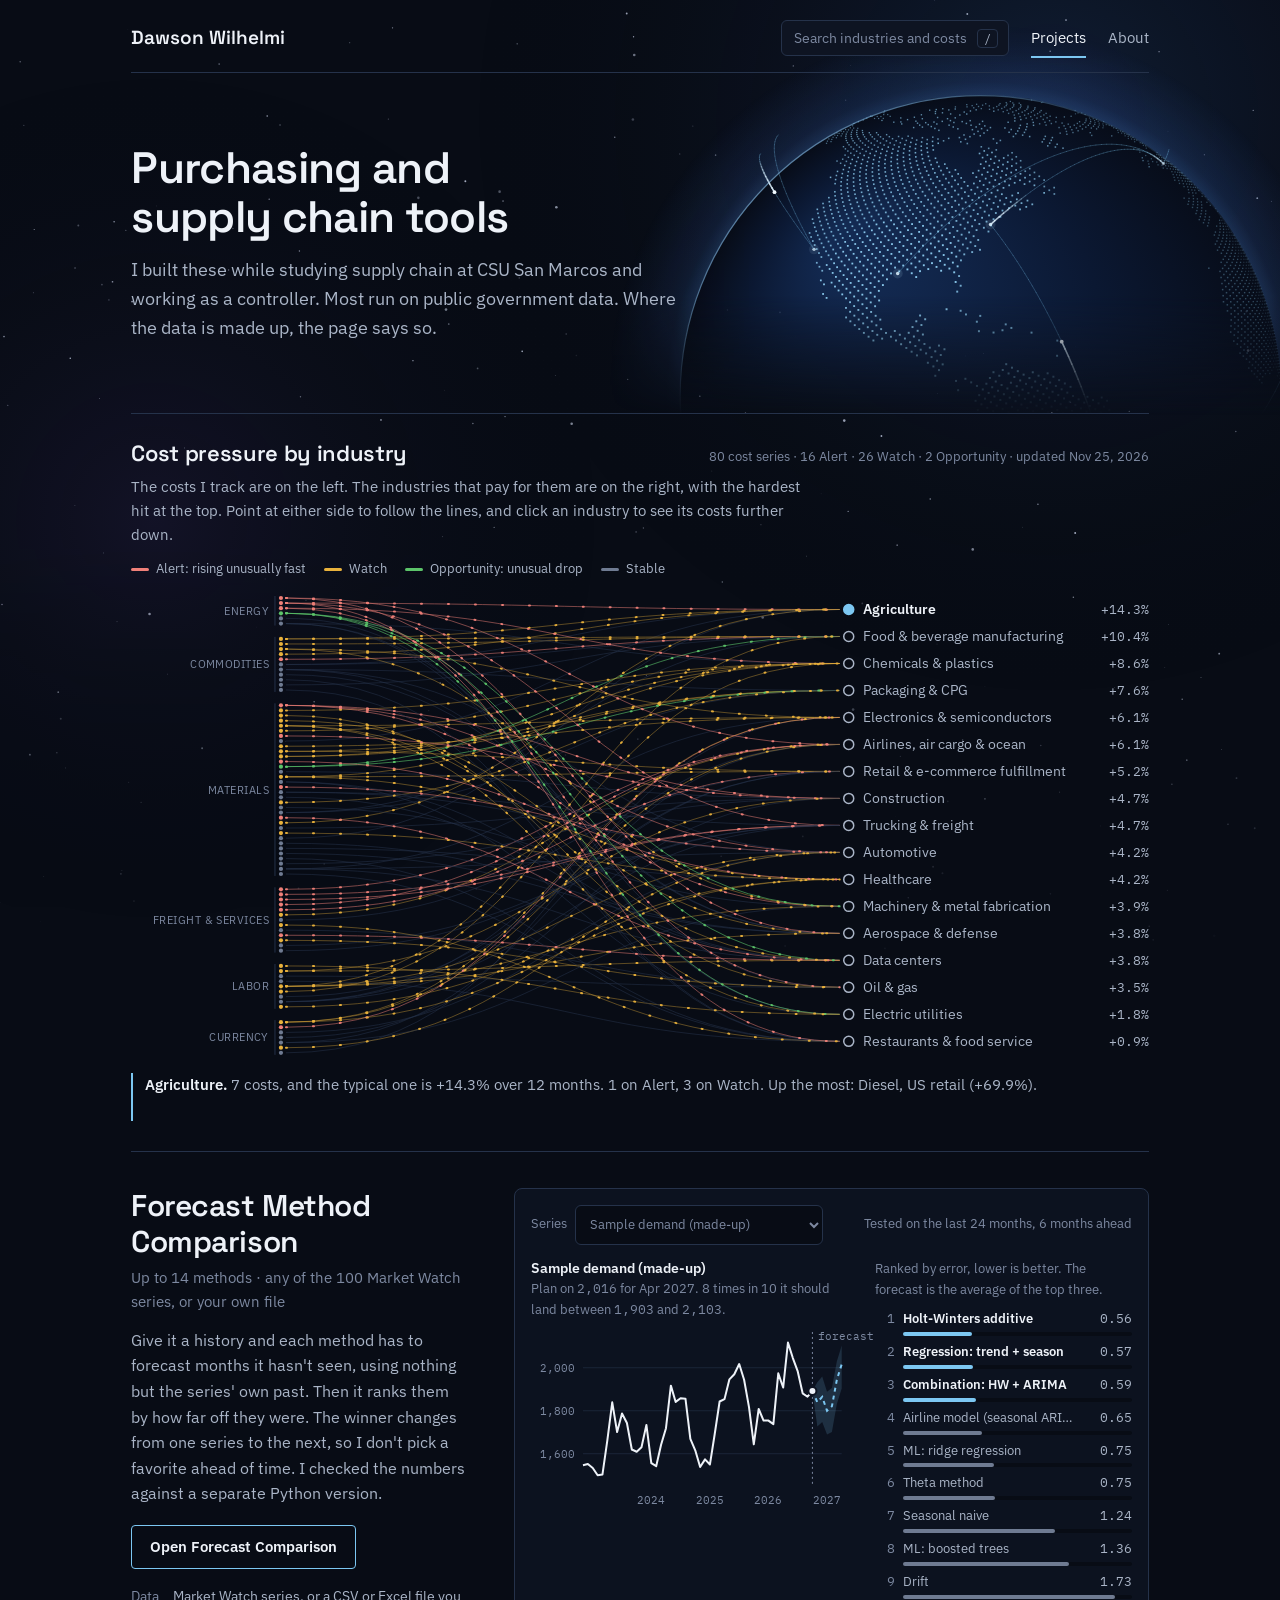
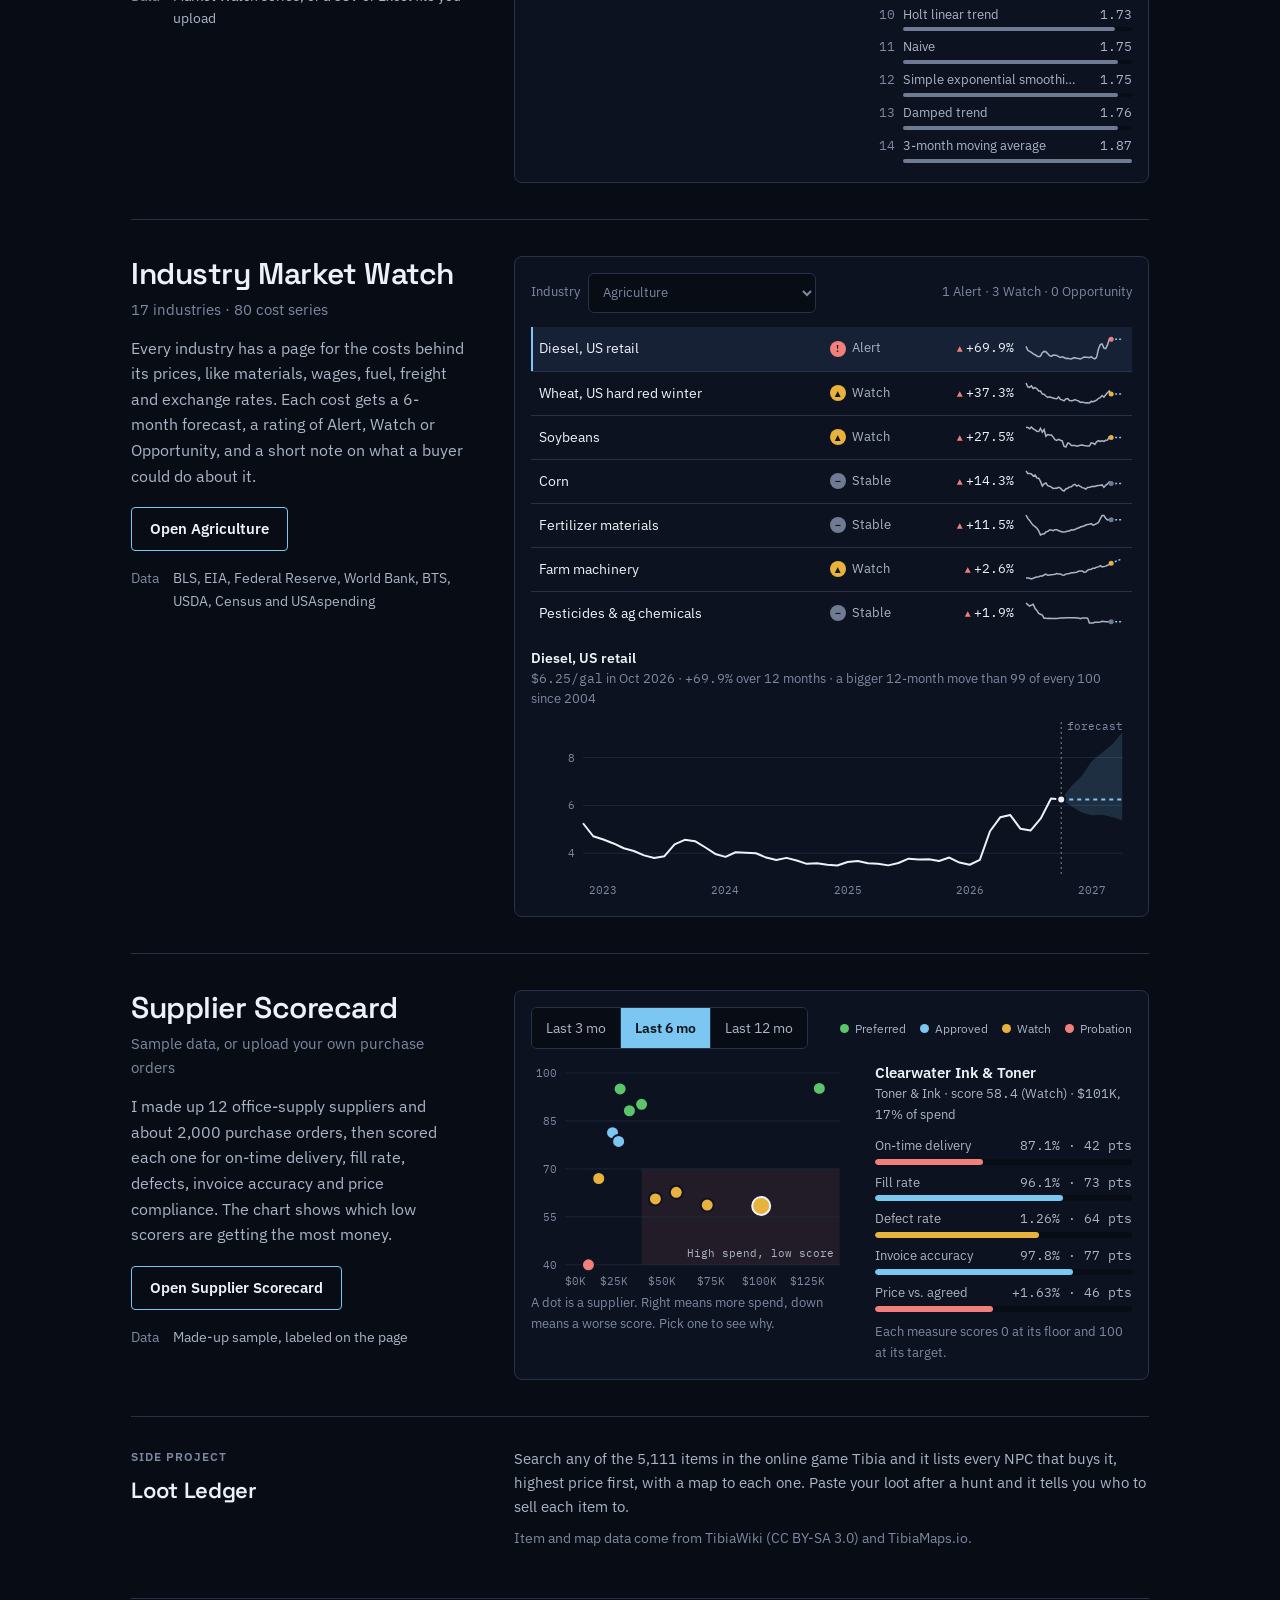
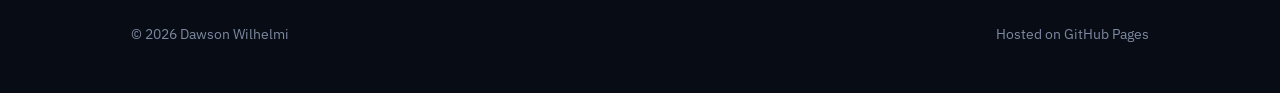
==== commit 458a5c4d: "Put every page on one shared night-sky theme theme.css and theme.js at the site root hold the colors" ====
--- a/index.html
+++ b/index.html
@@ -19,17 +19,12 @@
 <link rel="preload" href="/fonts/space-grotesk-latin-wght-normal.woff2" as="font" type="font/woff2" crossorigin>
 <link rel="preload" href="/fonts/ibm-plex-sans-latin-400-normal.woff2" as="font" type="font/woff2" crossorigin>
 <link rel="stylesheet" href="/fonts/fonts.css?v=2b53aaa648">
+<link rel="stylesheet" href="/theme.css?v=358a3fc8bb">
 <script>document.documentElement.className = "js";</script>
 <style>
 /* Built by home/build.py from home/template.html. Edit the template, not index.html.
    Layout: one ruled column on a night-sky ground. A full-width cost map opens the page; each tool row carries a working preview on the right. */
-:root { color-scheme: dark;
-  --ink: #080c15; --ink-2: #0e1422; --ink-3: #172135; --rule: #25324a;
-  --paper: #eef2f8; --pencil: #aab5c7; --faint: #7d89a1; --steel: #7cc7f2;
-  --alert: #f08079; --watch: #e9b23c; --opp: #5cc46a; --stable: #6f7b92;
-  --f-head: "Space Grotesk", "IBM Plex Sans", -apple-system, "Segoe UI", Arial, sans-serif;
-  --f-body: "IBM Plex Sans", -apple-system, BlinkMacSystemFont, "Segoe UI", Roboto, Arial, sans-serif;
-  --f-num: "IBM Plex Mono", ui-monospace, Menlo, Consolas, monospace; }
+/* colors, fonts, the site header, the skip link and the stars come from /theme.css and /theme.js, the site theme */
 h1, h2 { letter-spacing: -0.015em; }
 #sky { position: absolute; inset: 0 0 auto 0; width: 100%; height: 980px; pointer-events: none;
   -webkit-mask-image: linear-gradient(#000 55%, transparent); mask-image: linear-gradient(#000 55%, transparent); }
@@ -37,9 +32,6 @@
 #globe { position: absolute; left: 0; top: 0; pointer-events: none; }
 html:not(.js) .map, html:not(.js) .try, html:not(.js) .find, html:not(.js) #sky, html:not(.js) #globe { display: none; }
 html:not(.js) .tool, html:not(.js) .side { grid-template-columns: 1fr; }
-.dw-skip { position: absolute; left: 12px; top: -80px; z-index: 1000; padding: 10px 16px; border-radius: 4px; background: var(--paper); color: var(--ink); font: 600 15px/1.2 var(--f-body); text-decoration: none; }
-.dw-skip:focus { top: 12px; outline: 2px solid var(--steel); outline-offset: 2px; }
-main:focus { outline: none; }
 .page { position: relative; } .page > .wrap { position: relative; }
 /* a click on About flies the Earth in to San Diego (space.js); the page content steps back while it does */
 .page main, .page footer { transition: opacity .45s ease, transform .45s ease; } .page.leaving main, .page.leaving footer { opacity: 0; transform: translateY(8px); }
@@ -58,11 +50,6 @@
 .num { font-family: var(--f-num); font-variant-numeric: tabular-nums; }
 
 
-.site { display: flex; justify-content: space-between; align-items: center; gap: 12px 20px; flex-wrap: wrap; padding: 18px 0 14px; border-bottom: 1px solid var(--rule); }
-.site .me { font-family: var(--f-head); font-weight: 600; font-size: 19px; color: var(--paper); text-decoration: none; }
-.site nav { display: flex; gap: 22px; font-size: 15px; align-items: center; }
-.site nav a { color: var(--pencil); text-decoration: none; padding: 8px 0; }
-.site nav a:hover { color: var(--paper); }
 html:not([data-view="about"]) .site nav a[data-go="hero"], html[data-view="about"] .site nav a[data-go="about"] { color: var(--paper); box-shadow: inset 0 -2px 0 var(--steel); }
 .find { display: inline-flex; align-items: center; gap: 10px; min-height: 36px; padding: 0 10px 0 12px; background: var(--ink-2); border: 1px solid var(--rule); border-radius: 6px; color: var(--faint); font-size: 14px; cursor: pointer; }
 @media (max-width: 560px) { .find .wide { display: none; } }
@@ -117,7 +104,7 @@
 .meta { font-size: 15px; color: var(--faint); }
 .desc { color: var(--pencil); margin: 14px 0 18px; }
 .open { display: inline-flex; align-items: center; min-height: 44px; padding: 0 18px; border: 1px solid var(--steel); color: var(--paper); border-radius: 4px; text-decoration: none; font-weight: 600; font-size: 15px; transition: background .15s; }
-.open:hover { background: rgba(156, 192, 220, .12); }
+.open:hover { background: rgba(124, 199, 242, .12); }
 dl.facts { display: grid; grid-template-columns: auto minmax(0, 1fr); gap: 4px 14px; font-size: 14px; margin: 16px 0 0; }
 dl.facts dt { color: var(--faint); } dl.facts dd { margin: 0; color: var(--pencil); }
 
@@ -211,8 +198,8 @@
 <a class="dw-skip" href="#main">Skip to content</a>
 <div class="page"><canvas id="sky" aria-hidden="true"></canvas><canvas id="globe" aria-hidden="true"></canvas>
 <div class="wrap">
-  <header class="site">
-    <a class="me" href="/" data-go="hero">Dawson Wilhelmi</a>
+  <header class="site dw-site">
+    <a class="dw-me" href="/" data-go="hero">Dawson Wilhelmi</a>
     <nav aria-label="Site">
       <button class="find" id="find" type="button" aria-haspopup="dialog"><span>Search<span class="wide"> industries and costs</span></span><kbd>/</kbd></button>
       <a href="/" data-go="hero">Projects</a><a href="/about/" data-go="about">About</a>
@@ -352,9 +339,10 @@
   <div class="hint">Up and down to move, Enter to open, Esc to close</div>
 </dialog>
 
-<script src="/space.js?v=101d1c2751"></script>
+<script src="/theme.js?v=c41fce5adf"></script>
+<script src="/space.js?v=87836600cf"></script>
 <script>
-const D = {"schema":1,"built":"2026-11-25 21:32 UTC","series":{"PCU336413336413":{"n":"Aircraft parts & equipment","g":"Materials","u":"index","l":216.72,"lm":"2026-10","m12":1.6,"raw12":1.6,"sig":"Stable","p12":52,"h0":"2022-11","h":[197.88,197.88,199.42,204.0,206.08,206.29,206.4,206.36,206.41,206.87,206.78,206.81,207.0,207.0,206.99,207.75,207.97,210.47,210.37,211.13,211.31,211.64,211.65,211.83,212.32,211.83,212.83,212.94,212.99,212.67,213.28,213.41,213.43,213.1,213.13,213.21,213.2,213.26,215.07,216.09,216.09,216.4,216.4,216.5,216.5,216.51,216.62,216.72],"f":[[216.72,216.62,217.79],[216.72,216.71,219.17],[216.72,216.76,219.97],[216.72,216.82,220.26],[216.72,216.84,220.8],[216.72,217.09,221.57]]},"PCU336412336412":{"n":"Aircraft engines & parts","g":"Materials","u":"index","l":278.07,"lm":"2026-10","m12":0.9,"raw12":0.9,"sig":"Stable","p12":11,"h0":"2022-11","h":[253.98,254.57,256.55,257.26,257.44,258.14,258.25,258.32,258.02,258.52,258.43,258.48,263.34,264.81,265.88,268.99,269.0,269.23,269.41,269.94,270.45,271.08,271.48,271.62,271.74,272.02,273.91,274.17,273.64,273.83,274.0,274.04,274.12,274.07,275.55,275.56,276.05,276.88,277.03,277.1,277.61,277.92,278.28,279.58,279.58,278.03,278.07,278.07],"f":[[278.2,277.3,279.67],[278.32,276.55,280.76],[278.45,276.0,282.0],[278.57,275.55,283.88],[278.68,275.19,286.03],[278.8,274.63,288.54]]},"WPU1025":{"n":"Nonferrous mill shapes","g":"Materials","u":"index","l":401.53,"lm":"2026-10","m12":21.3,"raw12":21.3,"sig":"Watch","p12":87,"h0":"2022-11","h":[263.9,266.69,272.58,277.08,277.25,274.14,273.25,270.26,267.73,267.11,265.91,264.13,263.75,263.91,263.78,264.3,264.79,269.48,279.84,285.2,283.97,279.05,278.23,282.19,287.86,287.99,290.58,293.99,298.96,303.33,295.97,296.37,313.06,323.62,323.43,330.94,340.64,349.7,360.56,377.34,380.27,391.68,408.06,413.09,408.27,399.19,400.54,401.53],"f":[[401.67,391.96,411.24],[401.77,385.21,421.22],[401.86,384.14,428.39],[401.93,376.19,435.33],[401.99,379.92,442.26],[402.03,380.43,452.55]]},"PCU336390336390":{"n":"Other motor vehicle parts","g":"Materials","u":"index","l":141.61,"lm":"2026-10","m12":5.1,"raw12":5.1,"sig":"Alert","p12":95,"h0":"2022-11","h":[127.2,127.48,128.43,128.07,128.46,128.64,129.4,129.75,130.21,129.97,129.99,129.67,129.86,130.11,130.19,130.07,130.38,130.7,130.94,131.17,131.49,131.73,131.77,131.78,131.71,131.76,131.86,131.93,131.92,132.69,133.89,133.72,134.75,134.19,134.3,134.76,136.26,135.67,135.84,136.22,136.25,136.84,138.62,138.75,139.48,141.3,141.22,141.61],"f":[[142.17,141.65,142.95],[142.66,141.96,144.09],[143.14,142.45,145.0],[143.61,142.6,145.65],[144.06,143.06,146.66],[144.49,143.5,147.81]]},"WPU1017":{"n":"Steel mill products","g":"Materials","u":"index","l":399.64,"lm":"2026-10","m12":32.9,"raw12":32.9,"sig":"Alert","p12":93,"h0":"2022-11","h":[326.7,315.63,308.02,315.25,318.19,329.7,347.22,345.8,329.45,322.94,311.52,304.11,297.97,305.12,321.39,332.52,305.68,297.57,298.56,293.27,283.09,275.28,270.97,273.42,278.34,266.51,261.56,268.87,287.36,303.83,326.74,309.23,305.54,308.77,304.58,300.67,291.56,312.41,315.37,325.11,331.36,341.57,350.0,359.94,374.68,381.21,389.05,399.64],"f":[[399.65,380.74,427.25],[399.65,371.78,453.73],[399.65,358.07,486.08],[399.65,348.56,502.34],[399.65,344.91,505.85],[399.65,349.92,505.47]]},"WPU101706":{"n":"Steel pipe & tube","g":"Materials","u":"index","l":462.37,"lm":"2026-10","m12":21.7,"raw12":21.7,"sig":"Watch","p12":88,"h0":"2022-11","h":[468.44,454.06,449.45,428.38,427.75,425.75,428.31,407.48,395.76,390.25,383.48,383.11,383.85,380.9,389.27,394.15,383.85,377.23,377.01,370.28,369.67,364.84,360.0,361.01,361.01,358.1,353.39,350.79,363.77,379.68,384.52,386.3,383.53,379.83,381.3,380.08,380.75,388.75,387.34,393.06,395.77,405.72,410.91,418.92,422.06,429.05,431.72,462.37],"f":[[477.22,465.85,492.67],[490.93,466.72,517.86],[503.53,471.5,543.81],[515.09,469.05,575.32],[525.66,470.9,591.24],[535.3,466.71,612.87]]},"WPU071":{"n":"Rubber & rubber products","g":"Materials","u":"index","l":240.72,"lm":"2026-10","m12":4.7,"raw12":4.7,"sig":"Stable","p12":66,"h0":"2022-11","h":[221.75,220.78,223.03,224.24,224.0,224.56,223.68,222.12,220.4,220.33,220.62,221.22,221.36,220.9,220.65,221.37,222.37,224.84,225.24,225.7,225.41,225.38,225.52,225.94,225.37,224.86,226.03,226.4,229.57,229.19,228.95,228.49,229.02,230.13,229.97,229.83,229.79,229.5,231.57,231.87,232.35,238.06,240.07,239.58,240.14,239.23,239.23,240.72],"f":[[240.72,240.17,244.11],[240.72,239.98,247.21],[240.72,239.98,249.69],[240.72,240.02,252.5],[240.72,240.25,255.07],[240.72,240.24,258.18]]},"WPU072":{"n":"Plastic products","g":"Materials","u":"index","l":290.44,"lm":"2026-10","m12":6.1,"raw12":6.1,"sig":"Watch","p12":79,"h0":"2022-11","h":[279.73,279.27,277.56,276.1,275.3,275.61,275.06,273.42,272.2,271.68,270.93,270.82,271.25,270.85,271.37,271.13,272.0,273.42,272.66,272.65,272.79,273.72,273.68,273.57,273.54,273.18,274.34,272.9,273.46,273.99,273.81,273.36,273.31,273.38,273.44,273.68,273.61,273.7,274.43,274.5,275.58,278.62,285.13,290.2,290.81,290.53,290.42,290.44],"f":[[290.44,289.62,296.04],[290.44,288.51,300.7],[290.44,287.71,306.1],[290.44,286.95,311.68],[290.44,286.13,317.01],[290.44,285.67,321.11]]},"PCU334413334413":{"n":"Semiconductors","g":"Materials","u":"index","l":28.852,"lm":"2026-10","m12":-2.7,"raw12":-2.7,"sig":"Stable","p12":65,"h0":"2022-11","h":[31.85,31.862,31.785,31.969,31.886,31.625,31.522,31.594,31.515,31.595,31.791,31.674,31.716,31.565,31.706,31.668,31.629,31.803,31.743,31.518,30.602,30.456,30.487,30.724,30.729,30.561,30.118,30.132,30.322,30.235,29.982,29.882,29.798,29.392,29.45,29.64,29.646,29.668,29.62,30.138,30.132,30.602,30.217,29.859,29.067,28.569,28.81,28.852],"f":[[28.852,28.508,29.05],[28.852,28.433,29.171],[28.852,28.284,29.33],[28.852,27.995,29.445],[28.852,27.903,29.598],[28.852,27.896,29.663]]},"PCU334111334111":{"n":"Electronic computers (servers)","g":"Materials","u":"index","l":103.27,"lm":"2026-10","m12":3.1,"raw12":3.1,"sig":"Alert","p12":94,"h0":"2022-11","h":[95.214,97.765,99.406,100.0,99.875,99.747,97.522,95.286,95.204,98.101,97.678,97.301,97.17,98.73,98.783,98.523,98.153,99.071,97.987,98.179,96.994,99.102,100.3,100.35,99.911,99.952,99.236,99.242,99.25,99.665,99.736,99.664,100.95,100.22,100.37,100.15,100.15,100.22,100.24,100.24,100.25,100.27,100.45,100.45,103.23,103.11,103.27,103.27],"f":[[103.27,101.99,105.52],[103.27,102.14,106.41],[103.27,102.24,106.45],[103.27,102.1,107.79],[103.27,101.79,107.98],[103.27,101.71,107.75]]},"WPU114":{"n":"General purpose machinery","g":"Materials","u":"index","l":382.67,"lm":"2026-10","m12":3.9,"raw12":3.9,"sig":"Stable","p12":58,"h0":"2022-11","h":[315.11,315.87,320.07,321.08,323.29,326.47,328.21,328.45,329.92,330.36,331.39,332.7,332.01,332.14,334.01,336.03,336.76,339.28,340.14,340.25,340.52,342.72,342.38,342.58,342.54,343.19,346.51,347.84,348.57,351.83,354.77,357.85,359.43,361.06,365.68,368.13,368.92,369.85,371.82,373.87,375.92,376.06,377.66,378.24,380.25,381.57,381.75,382.67],"f":[[383.51,381.92,385.59],[384.34,381.36,388.64],[385.14,380.64,390.55],[385.92,380.11,393.15],[386.69,380.11,396.07],[387.43,378.2,398.83]]},"WPU1026":{"n":"Nonferrous wire & cable","g":"Materials","u":"index","l":488.49,"lm":"2026-10","m12":19.6,"raw12":19.6,"sig":"Watch","p12":88,"h0":"2022-11","h":[360.62,364.17,374.5,364.02,361.19,361.05,347.47,347.03,351.75,353.5,348.19,346.54,346.76,348.05,347.65,352.6,353.42,365.56,387.85,386.13,377.52,368.24,368.47,374.18,369.96,365.95,367.57,373.91,387.3,403.41,398.68,401.63,419.08,402.67,394.68,408.56,410.04,425.35,439.71,444.54,444.9,444.54,460.07,468.03,470.34,483.36,486.63,488.49],"f":[[488.49,480.5,506.34],[488.49,475.27,516.29],[488.49,472.01,529.78],[488.49,473.29,538.83],[488.49,471.65,543.45],[488.49,470.77,549.61]]},"WPU066":{"n":"Plastic resins & materials","g":"Materials","u":"index","l":283.88,"lm":"2026-10","m12":9.5,"raw12":9.5,"sig":"Watch","p12":79,"h0":"2022-11","h":[283.82,280.45,275.75,281.97,284.48,289.07,285.86,280.39,270.72,267.61,267.26,266.05,266.48,265.44,262.31,267.95,265.42,268.23,267.9,267.29,271.48,270.61,263.85,267.16,265.27,263.66,262.69,269.74,272.36,270.53,267.26,265.1,264.63,263.08,259.39,259.31,257.28,253.55,252.96,258.5,263.46,277.03,309.99,299.25,282.03,280.46,279.45,283.88],"f":[[283.87,276.67,293.91],[283.87,270.68,304.6],[283.87,265.82,311.73],[283.87,265.03,314.18],[283.87,264.06,314.95],[283.87,264.59,318.69]]},"PCU325211325211":{"n":"Resin manufacturing (PPI industry)","g":"Materials","u":"index","l":335.92,"lm":"2026-10","m12":8.6,"raw12":8.6,"sig":"Watch","p12":80,"h0":"2022-11","h":[337.08,333.11,327.56,334.96,338.13,344.75,340.78,334.37,322.48,318.41,317.72,318.1,318.8,317.75,314.05,320.52,317.07,320.7,321.39,321.25,324.55,325.27,315.11,320.43,317.0,315.19,315.01,321.45,325.55,322.85,319.54,317.43,315.62,313.88,309.16,309.28,307.1,302.52,303.51,308.31,312.71,328.41,364.98,354.42,334.42,332.46,332.3,335.92],"f":[[335.92,328.3,346.23],[335.92,320.17,356.49],[335.92,315.9,363.63],[335.92,315.24,366.55],[335.92,314.11,366.92],[335.92,314.89,371.15]]},"PCU325110325110":{"n":"Petrochemicals","g":"Materials","u":"index","l":185.11,"lm":"2026-10","m12":31.9,"raw12":31.9,"sig":"Watch","p12":85,"h0":"2022-11","h":[161.83,152.6,149.44,154.78,158.07,161.45,153.71,141.58,139.55,137.79,144.37,150.26,149.94,145.4,140.1,144.41,146.9,153.15,151.36,153.2,164.66,165.72,165.12,158.53,152.17,151.57,156.76,163.42,161.11,153.83,143.35,143.52,149.79,147.86,144.52,140.35,136.22,132.41,132.09,138.62,150.3,176.42,236.52,211.07,185.01,184.97,178.7,185.11],"f":[[185.11,174.35,199.13],[185.11,164.37,210.32],[185.11,159.63,211.5],[185.11,160.59,217.39],[185.11,162.39,229.66],[185.11,163.52,241.18]]},"WPU061":{"n":"Industrial chemicals","g":"Materials","u":"index","l":345.03,"lm":"2026-10","m12":17.1,"raw12":17.1,"sig":"Watch","p12":81,"h0":"2022-11","h":[337.54,332.22,335.51,336.44,328.23,329.06,323.29,318.05,309.81,307.04,309.36,315.74,307.01,300.51,290.95,296.3,298.28,304.24,302.78,304.18,311.66,310.82,305.13,301.01,297.41,297.47,304.99,303.42,302.18,298.46,296.63,298.54,299.06,296.55,297.07,294.67,291.85,292.4,288.37,293.36,305.36,326.48,341.63,342.89,329.25,331.6,334.67,345.03],"f":[[345.03,337.61,359.66],[345.03,332.97,367.13],[345.03,329.72,381.23],[345.03,325.19,387.81],[345.03,325.16,388.21],[345.03,324.42,393.57]]},"WPUSI012011":{"n":"Construction materials","g":"Materials","u":"index","l":381.55,"lm":"2026-10","m12":12.1,"raw12":12.1,"sig":"Alert","p12":93,"h0":"2022-11","h":[330.37,326.45,327.34,330.53,331.73,333.37,337.47,337.34,334.51,333.79,332.1,328.74,326.84,327.64,334.37,337.77,330.96,330.13,329.44,328.3,325.56,324.65,324.1,325.43,326.93,324.62,326.25,329.2,334.98,337.18,344.06,338.65,338.6,341.46,341.0,340.3,338.56,344.68,347.87,352.77,355.49,359.53,364.07,369.07,375.08,375.94,378.52,381.55],"f":[[381.55,378.04,391.99],[381.55,375.37,395.97],[381.55,374.0,401.54],[381.55,372.42,407.5],[381.55,372.55,411.51],[381.55,370.51,417.67]]},"WPU081":{"n":"Lumber","g":"Materials","u":"index","l":275.58,"lm":"2026-10","m12":6.4,"raw12":6.4,"sig":"Stable","p12":67,"h0":"2022-11","h":[276.5,264.42,263.39,266.87,263.85,261.22,261.42,257.66,272.35,255.71,256.49,246.44,240.35,244.75,246.54,248.58,251.81,254.98,250.46,250.04,247.53,251.6,255.23,258.08,263.49,265.8,264.29,269.4,278.44,274.51,269.7,266.57,264.25,266.29,259.75,259.12,259.47,259.13,265.32,272.1,270.81,280.36,281.23,280.23,291.0,286.48,282.69,275.58],"f":[[275.58,264.66,290.44],[275.58,251.96,307.0],[275.58,242.13,328.62],[275.58,230.23,317.87],[275.58,211.4,306.24],[275.58,210.52,301.61]]},"PCU327310327310":{"n":"Cement","g":"Materials","u":"index","l":353.24,"lm":"2026-10","m12":-0.4,"raw12":-0.4,"sig":"Stable","p12":19,"h0":"2022-11","h":[307.27,307.44,322.38,326.26,326.84,327.1,329.03,328.78,331.47,332.28,333.51,334.68,334.78,334.58,345.63,345.95,348.4,349.91,351.07,350.49,351.04,351.04,350.44,349.94,349.95,349.77,353.7,353.28,355.01,355.5,356.83,356.85,356.73,356.88,357.19,354.64,352.82,352.43,352.18,352.86,352.74,354.74,354.28,354.34,352.34,352.88,353.2,353.24],"f":[[353.22,350.74,356.52],[353.22,348.66,361.29],[353.22,346.9,362.09],[353.21,345.01,363.72],[353.21,342.82,366.01],[353.21,340.53,367.98]]},"PCU327320327320":{"n":"Ready-mix concrete","g":"Materials","u":"index","l":402.37,"lm":"2026-10","m12":2.4,"raw12":2.4,"sig":"Stable","p12":30,"h0":"2022-11","h":[347.48,350.63,357.18,359.05,362.25,364.65,369.02,367.64,370.25,374.46,378.3,378.73,379.58,374.9,383.57,387.45,393.07,390.52,391.19,389.12,390.62,393.43,391.96,392.38,394.48,392.96,397.29,396.67,395.65,393.07,394.78,394.71,393.32,393.68,393.59,392.92,391.25,393.54,397.67,397.53,398.44,400.37,401.58,403.4,402.38,402.77,402.81,402.37],"f":[[402.86,400.23,407.04],[403.24,398.65,410.18],[403.62,398.84,413.02],[403.98,397.0,414.01],[404.34,396.57,416.1],[404.69,395.3,420.1]]},"PCU335311335311":{"n":"Power & specialty transformers","g":"Materials","u":"index","l":483.91,"lm":"2026-10","m12":5.6,"raw12":5.6,"sig":"Stable","p12":66,"h0":"2022-11","h":[408.86,410.31,410.56,411.2,413.64,414.72,415.86,414.93,416.85,418.59,418.59,419.32,419.32,425.88,428.63,428.63,430.57,426.38,426.38,428.91,429.8,429.8,429.8,432.64,432.64,432.64,433.25,433.25,437.23,438.94,438.94,438.94,440.55,440.55,440.55,458.36,455.8,455.91,455.93,456.0,456.0,454.34,456.6,456.6,474.83,478.29,478.29,483.91],"f":[[483.91,483.91,501.29],[483.91,483.91,512.68],[483.91,482.17,526.59],[483.91,482.79,539.43],[483.91,484.34,553.62],[483.91,484.95,566.59]]},"PCU333415333415":{"n":"HVAC & refrigeration equipment","g":"Materials","u":"index","l":326.06,"lm":"2026-10","m12":4.5,"raw12":4.5,"sig":"Stable","p12":68,"h0":"2022-11","h":[281.51,282.73,284.56,284.65,290.21,290.79,291.92,290.95,291.63,292.42,292.48,293.31,294.14,293.21,293.15,296.37,295.6,298.98,299.41,298.58,298.64,301.86,299.47,298.77,297.61,297.14,298.0,300.13,299.6,304.01,308.17,311.84,311.29,312.6,309.83,311.97,312.29,311.87,313.04,316.78,319.54,320.38,322.94,323.11,326.23,327.04,326.06,326.06],"f":[[326.06,325.08,331.62],[326.06,325.37,336.77],[326.06,325.9,342.16],[326.06,326.52,348.56],[326.06,326.64,354.11],[326.06,326.83,361.38]]},"PCU333111333111":{"n":"Farm machinery","g":"Materials","u":"index","l":304.46,"lm":"2026-10","m12":2.6,"raw12":2.6,"sig":"Watch","p12":65,"h0":"2022-11","h":[286.03,286.07,285.95,284.96,285.76,286.94,287.43,287.85,288.63,288.81,289.93,290.98,289.47,289.94,290.13,290.43,290.85,291.62,291.22,291.21,289.85,289.67,290.99,291.47,291.82,292.62,292.55,292.9,293.33,294.6,294.86,294.87,293.31,293.58,295.74,296.81,296.96,298.28,298.26,299.46,299.82,301.5,299.86,300.2,300.88,301.76,302.9,304.46],"f":[[305.32,303.13,306.88],[306.26,303.29,310.02],[307.14,303.39,313.13],[307.99,304.03,314.78],[308.8,302.99,317.15],[309.57,302.8,320.47]]},"PCU332431332431":{"n":"Metal cans","g":"Materials","u":"index","l":243.8,"lm":"2026-10","m12":6.6,"raw12":6.6,"sig":"Opportunity","p12":73,"h0":"2022-11","h":[223.78,223.93,220.12,221.49,220.7,221.2,221.2,221.06,220.75,216.14,215.49,213.27,213.28,213.28,214.3,214.33,213.4,213.03,212.85,213.07,214.93,214.9,214.59,213.94,213.58,213.74,214.72,214.85,216.76,219.25,223.91,224.04,224.27,227.54,228.4,228.8,228.62,234.24,236.67,234.18,235.68,241.64,243.6,244.27,247.74,247.01,244.32,243.8],"f":[[243.8,241.97,249.36],[243.8,241.05,252.07],[243.8,241.08,256.88],[243.8,240.73,260.07],[243.8,240.8,259.98],[243.8,240.22,263.82]]},"PCU327213327213":{"n":"Glass containers","g":"Materials","u":"index","l":306.85,"lm":"2026-10","m12":3.2,"raw12":3.2,"sig":"Stable","p12":66,"h0":"2022-11","h":[256.03,256.03,278.52,277.78,277.78,277.78,279.32,279.32,278.88,280.05,274.11,274.2,272.62,272.47,282.19,283.1,283.19,281.13,281.68,281.95,291.07,290.26,290.26,291.47,291.4,291.59,295.53,296.18,296.92,296.94,297.61,297.62,297.2,297.06,296.93,297.23,297.25,298.27,306.18,308.59,306.02,306.09,306.17,306.31,306.41,306.47,306.69,306.85],"f":[[306.85,306.41,314.05],[306.85,305.84,317.69],[306.85,305.64,322.26],[306.85,306.23,325.16],[306.85,306.53,331.24],[306.85,306.95,334.77]]},"PCU322211322211":{"n":"Corrugated boxes","g":"Materials","u":"index","l":506.67,"lm":"2026-10","m12":9.0,"raw12":9.0,"sig":"Watch","p12":81,"h0":"2022-11","h":[451.91,450.34,449.4,446.04,438.89,433.46,432.62,428.15,424.88,422.89,421.47,422.3,422.2,423.34,419.75,418.89,420.79,424.2,427.05,427.91,427.89,434.82,438.57,442.69,442.34,444.46,447.4,447.62,448.34,454.18,459.81,461.26,464.43,465.62,464.93,464.91,464.94,464.97,465.08,465.26,464.04,463.66,474.65,481.44,491.19,501.63,506.27,506.67],"f":[[509.25,503.95,514.79],[511.53,501.75,522.86],[513.54,500.47,528.31],[515.3,498.0,533.35],[516.86,494.36,540.31],[518.22,492.01,548.3]]},"WPU0915":{"n":"Converted paper & paperboard","g":"Materials","u":"index","l":332.57,"lm":"2026-10","m12":4.4,"raw12":4.4,"sig":"Watch","p12":77,"h0":"2022-11","h":[307.24,308.05,308.79,309.2,307.81,307.87,308.58,307.4,306.88,305.36,305.23,304.36,303.83,302.93,301.88,302.54,301.54,302.94,304.38,304.29,304.88,306.64,308.68,309.83,309.7,309.23,309.61,310.35,311.7,313.32,315.89,315.97,316.97,317.11,317.39,318.62,318.65,318.72,319.09,317.15,317.42,318.51,320.85,323.41,327.47,330.54,332.31,332.57],"f":[[333.74,331.98,335.6],[334.72,331.66,338.7],[335.65,331.06,341.6],[336.52,330.26,343.59],[337.34,328.21,347.25],[338.11,327.34,349.19]]},"WPU0638":{"n":"Pharmaceutical preparations","g":"Materials","u":"index","l":296.55,"lm":"2026-10","m12":1.0,"raw12":1.0,"sig":"Stable","p12":7,"h0":"2022-11","h":[282.73,281.66,287.7,288.95,288.97,289.18,288.92,288.93,289.79,289.34,289.3,289.55,289.59,289.65,292.92,293.53,293.55,293.68,293.62,293.33,293.89,294.68,294.68,294.68,294.67,294.69,292.65,293.16,293.14,292.82,292.19,292.25,292.29,293.4,293.57,293.6,293.64,293.65,295.58,295.58,295.59,295.74,295.72,295.58,296.49,296.51,296.55,296.55],"f":[[296.75,296.05,297.6],[296.95,295.55,298.71],[297.14,295.2,300.06],[297.34,294.44,301.28],[297.53,294.05,301.38],[297.72,293.79,301.47]]},"PCU339113339113":{"n":"Surgical appliances & supplies","g":"Materials","u":"index","l":270.57,"lm":"2026-10","m12":8.0,"raw12":8.0,"sig":"Alert","p12":100,"h0":"2022-11","h":[231.51,231.67,235.53,235.36,236.64,236.29,235.88,237.2,237.16,237.78,238.27,237.69,238.84,239.1,239.61,240.41,240.17,242.71,243.7,244.69,244.78,245.31,245.15,244.63,245.58,246.08,248.9,248.54,248.7,249.25,249.82,249.48,249.56,249.45,249.7,250.61,250.94,252.63,253.35,253.88,254.2,254.33,268.53,268.64,269.14,269.31,269.4,270.57],"f":[[271.47,270.46,272.87],[272.39,270.74,275.0],[273.31,271.08,276.7],[274.23,271.7,280.59],[275.14,272.5,283.13],[276.06,272.96,285.78]]},"PCU339112339112":{"n":"Surgical & medical instruments","g":"Materials","u":"index","l":163.23,"lm":"2026-10","m12":2.4,"raw12":2.4,"sig":"Watch","p12":87,"h0":"2022-11","h":[148.12,148.33,150.37,150.14,150.25,150.08,150.68,150.68,150.6,150.61,150.47,150.81,151.16,151.13,153.31,153.33,154.2,153.77,154.24,154.39,154.46,154.12,154.61,155.29,155.31,154.86,157.16,157.09,156.94,156.49,157.05,157.08,156.98,156.96,159.44,159.46,159.45,159.82,161.72,161.72,161.77,161.91,163.38,163.38,163.17,163.47,163.6,163.23],"f":[[163.64,163.03,164.71],[163.93,163.22,165.68],[164.21,163.27,166.02],[164.5,163.4,166.51],[164.78,163.71,167.17],[165.06,163.94,168.04]]},"WPU0652":{"n":"Fertilizer materials","g":"Materials","u":"index","l":411.51,"lm":"2026-10","m12":11.5,"raw12":11.5,"sig":"Stable","p12":63,"h0":"2022-11","h":[454.93,423.16,404.9,378.95,358.58,346.91,330.57,306.55,268.31,276.38,277.23,295.92,302.04,314.2,313.69,308.61,317.83,317.89,308.2,303.45,297.69,295.31,298.82,304.98,306.53,318.21,315.79,318.97,329.59,332.75,342.67,347.82,352.44,361.5,366.75,369.22,375.04,360.26,366.51,374.41,385.04,420.3,449.24,450.0,425.1,409.28,410.26,411.51],"f":[[411.51,389.33,440.71],[411.51,372.48,467.1],[411.51,352.34,494.02],[411.51,346.55,507.33],[411.51,337.49,536.66],[411.51,342.6,559.44]]},"PCU325320325320":{"n":"Pesticides & ag chemicals","g":"Materials","u":"index","l":186.66,"lm":"2026-10","m12":1.9,"raw12":1.9,"sig":"Stable","p12":59,"h0":"2022-11","h":[238.5,234.16,229.66,232.48,234.78,223.12,217.97,210.16,207.5,205.21,196.5,196.56,195.32,196.25,195.62,195.56,195.67,195.91,196.31,197.28,197.34,197.37,197.74,197.85,197.85,197.86,197.79,197.83,197.04,196.77,195.42,196.98,197.16,197.16,196.87,183.25,183.23,183.22,185.37,185.13,185.41,186.36,187.93,187.45,186.58,186.73,186.61,186.66],"f":[[186.66,182.28,189.96],[186.66,178.57,191.99],[186.66,174.29,194.34],[186.66,172.65,198.03],[186.66,172.13,201.01],[186.66,168.28,204.63]]},"WPU02":{"n":"Processed foods & feeds","g":"Materials","u":"index","l":277.63,"lm":"2026-10","m12":0.9,"raw12":0.9,"sig":"Stable","p12":34,"h0":"2022-11","h":[262.16,260.14,262.31,259.66,261.28,260.06,260.65,259.86,259.43,260.62,261.78,261.36,259.46,259.99,258.56,259.8,261.94,262.99,263.67,265.22,266.34,265.93,267.14,266.22,267.89,267.75,268.83,270.8,270.88,271.94,273.34,274.94,275.33,277.13,279.09,275.23,274.44,273.06,273.43,273.99,275.48,277.75,278.53,279.74,278.3,276.75,277.22,277.63],"f":[[277.64,276.06,282.32],[277.64,276.12,286.24],[277.64,275.7,288.28],[277.64,275.94,292.79],[277.64,275.49,296.12],[277.64,276.01,300.11]]},"WPU0221":{"n":"Meats (wholesale)","g":"Materials","u":"index","l":271.83,"lm":"2026-10","m12":-4.6,"raw12":-4.6,"sig":"Stable","p12":18,"h0":"2022-11","h":[216.77,218.09,222.53,218.84,226.2,223.87,233.71,239.04,240.9,237.85,238.6,237.65,236.69,244.41,236.76,237.96,242.96,246.08,246.32,252.8,254.77,248.06,248.84,251.22,254.27,254.62,256.34,259.43,257.0,263.66,262.88,271.58,279.99,283.31,297.97,284.92,283.71,280.99,283.11,283.91,284.98,286.27,282.73,287.85,280.97,276.36,275.57,271.83],"f":[[274.57,266.85,284.9],[275.44,265.8,291.39],[276.3,262.54,294.15],[277.17,262.79,302.38],[278.03,262.07,305.47],[278.89,259.72,309.38]]},"WBNICKEL":{"n":"Nickel","g":"Commodities","u":"$/t","l":15436.0,"lm":"2026-10","m12":2.3,"raw12":2.3,"sig":"Stable","p12":53,"h0":"2022-11","h":[25563.0,28947.0,28195.0,26728.0,23289.0,23895.0,21970.0,21233.0,21091.0,20439.0,19645.0,18281.0,17027.0,16461.0,16104.0,16338.0,17439.0,18164.0,19587.0,17498.0,16335.0,16292.0,16077.0,16766.0,15723.0,15445.0,15394.0,15288.0,16066.0,15113.0,15346.0,15003.0,15034.0,14949.0,15106.0,15092.0,14671.0,14884.0,17769.0,17173.0,17076.0,17962.0,18806.0,17588.0,16651.0,16751.0,16324.0,15436.0],"f":[[15436.0,14347.0,16487.0],[15436.0,13609.0,17329.0],[15436.0,12912.0,18100.0],[15436.0,12603.0,18745.0],[15436.0,12171.0,19015.0],[15436.0,11871.0,19100.0]]},"WBALUMINUM":{"n":"Aluminum","g":"Commodities","u":"$/t","l":3061.0,"lm":"2026-10","m12":9.6,"raw12":9.6,"sig":"Stable","p12":59,"h0":"2022-11","h":[2351.0,2402.0,2502.0,2416.0,2296.0,2343.0,2269.0,2185.0,2160.0,2137.0,2185.0,2192.0,2202.0,2182.0,2193.0,2179.0,2226.0,2506.0,2565.0,2498.0,2349.0,2344.0,2450.0,2596.0,2582.0,2541.0,2573.0,2658.0,2658.0,2372.0,2449.0,2526.0,2606.0,2597.0,2653.0,2793.0,2819.0,2876.0,3142.0,3065.0,3373.0,3600.0,3666.0,3439.0,3161.0,3251.0,3283.0,3061.0],"f":[[3061.0,2852.5,3270.2],[3061.0,2812.0,3455.0],[3061.0,2772.2,3557.5],[3061.0,2755.0,3611.8],[3061.0,2704.7,3697.1],[3061.0,2668.4,3816.5]]},"WBCOPPER":{"n":"Copper","g":"Commodities","u":"$/t","l":14508.0,"lm":"2026-10","m12":35.1,"raw12":35.1,"sig":"Watch","p12":82,"h0":"2022-11","h":[8050.0,8375.0,9038.0,8937.0,8856.0,8809.0,8217.0,8397.0,8477.0,8349.0,8277.0,7937.0,8190.0,8400.0,8339.0,8305.0,8689.0,9464.0,10139.0,9648.0,9385.0,8972.0,9237.0,9534.0,9076.0,8916.0,8991.0,9331.0,9740.0,9177.0,9533.0,9835.0,9771.0,9670.0,9984.0,10740.0,10812.0,11785.0,13012.0,12951.0,12529.0,12951.0,13543.0,13552.0,13543.0,14326.0,14474.0,14508.0],"f":[[14508.0,13864.0,15429.0],[14508.0,13493.0,15999.0],[14508.0,13522.0,16835.0],[14508.0,13275.0,16935.0],[14508.0,13555.0,17150.0],[14508.0,13205.0,17451.0]]},"WBWHEAT":{"n":"Wheat, US hard red winter","g":"Commodities","u":"$/t","l":317.0,"lm":"2026-10","m12":37.3,"raw12":37.3,"sig":"Watch","p12":87,"h0":"2022-11","h":[422.7,386.3,380.4,394.8,369.9,378.2,367.7,345.5,345.5,315.8,314.7,298.1,283.6,291.1,283.9,278.5,274.8,272.3,289.4,265.6,260.3,250.9,269.7,272.9,253.8,252.2,254.1,264.6,255.4,249.6,237.0,240.1,235.0,231.1,233.8,230.8,245.9,242.8,249.9,257.6,276.0,282.0,303.0,286.0,310.0,330.0,347.0,317.0],"f":[[317.0,296.79,339.74],[317.0,289.42,355.14],[317.0,284.45,371.37],[317.0,275.84,371.81],[317.0,267.97,389.71],[317.0,268.13,401.89]]},"WBMAIZE":{"n":"Corn","g":"Commodities","u":"$/t","l":226.5,"lm":"2026-10","m12":14.3,"raw12":14.3,"sig":"Stable","p12":73,"h0":"2022-11","h":[320.9,302.2,302.8,298.2,282.5,291.1,268.1,266.9,242.4,207.6,223.8,230.7,211.3,206.5,198.6,189.1,190.6,191.7,197.8,192.5,177.4,170.3,185.0,190.3,201.3,202.6,214.4,220.9,207.4,215.0,203.9,196.1,192.0,185.5,197.4,198.1,202.0,205.7,204.5,209.6,212.7,214.0,216.2,197.1,213.4,224.0,239.6,226.5],"f":[[226.5,208.72,244.48],[226.5,203.06,253.34],[226.5,194.97,267.15],[226.5,194.99,269.79],[226.5,189.24,278.08],[226.5,184.93,271.79]]},"WBSOYBEANS":{"n":"Soybeans","g":"Commodities","u":"$/t","l":515.0,"lm":"2026-10","m12":27.5,"raw12":27.5,"sig":"Watch","p12":87,"h0":"2022-11","h":[649.0,646.0,627.0,651.0,628.0,615.0,595.0,592.0,634.0,584.0,619.0,530.0,553.0,547.0,547.0,520.0,487.0,477.0,490.0,480.0,470.0,400.0,391.0,442.0,436.0,409.0,411.0,412.0,401.0,408.0,414.0,416.0,410.0,407.0,404.0,404.0,446.0,440.0,425.0,459.0,473.0,463.0,473.0,464.0,478.0,482.0,524.0,515.0],"f":[[515.0,489.13,558.31],[515.0,475.72,568.55],[515.0,465.71,564.66],[515.0,454.47,575.39],[515.0,446.72,593.97],[515.0,444.02,586.83]]},"WBSUGAR":{"n":"Sugar, world","g":"Commodities","u":"$/kg","l":0.43,"lm":"2026-10","m12":26.5,"raw12":26.5,"sig":"Alert","p12":73,"h0":"2022-11","h":[0.41,0.42,0.42,0.45,0.45,0.53,0.56,0.54,0.52,0.53,0.58,0.57,0.57,0.48,0.48,0.5,0.48,0.45,0.42,0.43,0.43,0.41,0.45,0.46,0.45,0.44,0.4,0.42,0.42,0.4,0.39,0.37,0.37,0.37,0.35,0.34,0.32,0.32,0.32,0.31,0.33,0.32,0.34,0.32,0.34,0.38,0.41,0.43],"f":[[0.43,0.40669,0.46316],[0.43,0.39723,0.48326],[0.43,0.38328,0.48238],[0.43,0.37816,0.50383],[0.43,0.37189,0.52031],[0.43,0.3608,0.5335]]},"WBSOYOIL":{"n":"Soybean oil","g":"Commodities","u":"$/t","l":1546.0,"lm":"2026-10","m12":36.6,"raw12":36.6,"sig":"Watch","p12":84,"h0":"2022-11","h":[1652.0,1409.0,1352.0,1243.0,1113.0,1030.0,988.0,1007.0,1136.0,1127.0,1112.0,1134.0,1118.0,1062.0,971.0,912.0,965.0,959.0,988.0,1011.0,1079.0,1031.0,1044.0,1095.0,1145.0,1064.0,1048.0,1069.0,1011.0,1120.0,1163.0,1178.0,1307.0,1245.0,1159.0,1132.0,1128.0,1116.0,1154.0,1282.0,1493.0,1643.0,1781.0,1740.0,1658.0,1639.0,1615.0,1546.0],"f":[[1546.0,1436.0,1712.9],[1546.0,1369.5,1814.9],[1546.0,1304.7,1940.3],[1546.0,1248.8,2088.1],[1546.0,1252.2,2062.9],[1546.0,1246.3,2087.8]]},"WBCOFFEE":{"n":"Coffee, arabica","g":"Commodities","u":"$/kg","l":7.4,"lm":"2026-10","m12":-16.9,"raw12":-16.9,"sig":"Stable","p12":21,"h0":"2022-11","h":[4.72,4.63,4.56,5.06,4.9,5.06,4.85,4.57,4.27,4.12,4.05,4.05,4.35,4.65,4.47,4.6,4.61,5.27,5.08,5.48,5.67,5.76,6.12,6.1,6.72,7.57,7.81,9.05,8.92,8.64,8.77,8.01,7.18,8.08,8.83,8.9,9.05,8.4,8.02,7.08,7.37,7.3,6.95,6.79,7.91,7.97,7.26,7.4],"f":[[7.4,6.8653,8.1545],[7.4,6.6595,8.4815],[7.4,6.4583,8.7974],[7.4,6.1875,9.2913],[7.4,6.0987,9.655],[7.4,6.0758,10.211]]},"WBBEEF":{"n":"Beef","g":"Commodities","u":"$/kg","l":6.83,"lm":"2026-10","m12":-3.7,"raw12":-3.7,"sig":"Stable","p12":24,"h0":"2022-11","h":[5.07,4.71,4.65,4.65,4.84,5.3,5.31,5.01,4.78,4.73,4.9,4.98,4.88,4.79,5.0,5.38,5.73,6.05,5.88,5.85,6.19,6.34,6.3,6.06,6.18,6.23,6.46,6.62,6.77,6.71,6.62,6.67,6.72,6.86,6.9,7.09,7.51,7.38,7.97,8.12,8.21,8.21,7.95,7.46,7.31,7.28,6.86,6.83],"f":[[6.83,6.5674,7.2277],[6.83,6.4092,7.506],[6.83,6.2431,7.7097],[6.83,6.0898,7.9411],[6.83,6.0924,8.0143],[6.83,6.0851,8.2267]]},"APU0000708111":{"n":"Eggs, Grade A large","g":"Commodities","u":"$/doz","l":2.32,"lm":"2026-10","m12":-26.9,"raw12":-26.9,"sig":"Stable","p12":13,"h0":"2022-11","h":[3.589,4.25,4.823,4.211,3.446,3.27,2.666,2.219,2.094,2.043,2.065,2.072,2.138,2.507,2.522,2.996,2.992,2.864,2.699,2.715,3.08,3.204,3.821,3.37,3.649,4.146,4.953,5.897,6.227,5.122,4.548,3.775,3.599,3.587,3.488,null,2.86,2.712,2.577,2.5,2.348,2.25,2.191,2.141,2.189,2.272,2.272,2.32],"f":[[2.32,2.0586,2.7217],[2.32,1.8332,2.8793],[2.32,1.7858,3.2552],[2.32,1.6778,3.2756],[2.32,1.5214,3.4001],[2.32,1.4461,3.5803]]},"DCOILWTICO":{"n":"WTI crude oil","g":"Energy","u":"$/bbl","l":102.07,"lm":"2026-10","m12":67.6,"raw12":67.6,"sig":"Alert","p12":92,"h0":"2022-11","h":[84.37,76.44,78.12,76.83,73.28,79.45,71.58,70.25,76.07,81.39,89.43,85.64,77.69,71.9,74.15,77.25,81.28,85.35,80.02,79.77,81.8,76.68,70.24,71.99,69.95,70.12,75.74,71.53,68.24,63.54,62.17,68.17,68.39,64.86,63.96,60.89,60.06,57.97,60.04,64.51,91.38,100.32,102.13,84.81,80.46,83.9,97.31,102.07],"f":[[102.07,93.407,112.45],[102.07,89.028,122.97],[102.07,88.244,126.21],[102.07,86.51,134.06],[102.07,85.974,140.48],[102.07,86.677,144.4]]},"MHHNGSP":{"n":"Henry Hub natural gas","g":"Energy","u":"$/MMBtu","l":2.99,"lm":"2026-10","m12":-6.3,"raw12":-6.3,"sig":"Stable","p12":40,"h0":"2022-11","h":[5.45,5.53,3.27,2.38,2.31,2.16,2.15,2.18,2.55,2.58,2.64,2.98,2.71,2.52,3.18,1.72,1.49,1.6,2.12,2.54,2.07,1.99,2.28,2.2,2.12,3.01,4.13,4.19,4.12,3.42,3.12,3.02,3.2,2.91,2.97,3.19,3.79,4.26,7.72,3.62,3.04,2.77,2.94,3.15,2.89,2.78,2.95,2.99],"f":[[2.99,2.4148,3.7749],[2.99,2.0407,4.1712],[2.99,1.8247,4.5626],[2.99,1.7828,5.1307],[2.99,1.6245,5.435],[2.99,1.4424,5.5302]]},"GASDESW":{"n":"Diesel, US retail","g":"Energy","u":"$/gal","l":6.252,"lm":"2026-10","m12":69.9,"raw12":69.9,"sig":"Alert","p12":99,"h0":"2022-11","h":[5.255,4.714,4.576,4.413,4.211,4.099,3.915,3.802,3.882,4.37,4.563,4.507,4.254,3.972,3.854,4.044,4.022,4.002,3.822,3.722,3.81,3.7,3.558,3.585,3.522,3.494,3.634,3.675,3.585,3.567,3.499,3.599,3.779,3.744,3.748,3.679,3.822,3.615,3.523,3.722,4.921,5.501,5.6,5.024,4.955,5.462,6.291,6.252],"f":[[6.252,5.9653,6.8116],[6.252,5.7059,7.2183],[6.252,5.5957,7.8466],[6.252,5.6072,8.2032],[6.252,5.5198,8.5476],[6.252,5.3829,9.04]]},"DJFUELUSGULF":{"n":"Jet fuel, US Gulf Coast","g":"Energy","u":"$/gal","l":4.483,"lm":"2026-10","m12":108.1,"raw12":108.1,"sig":"Alert","p12":97,"h0":"2022-11","h":[3.16,2.897,3.542,2.79,2.679,2.374,2.173,2.25,2.488,2.989,3.12,2.881,2.734,2.387,2.585,2.683,2.593,2.605,2.38,2.394,2.419,2.176,1.982,2.068,2.065,2.097,2.347,2.264,2.069,1.976,1.928,2.094,2.244,2.024,2.089,2.154,2.258,1.965,2.031,2.262,3.697,3.928,3.943,3.042,3.403,3.724,4.388,4.483],"f":[[4.483,4.0266,5.1089],[4.483,3.7943,5.6796],[4.483,3.7716,6.2904],[4.483,3.7257,6.7172],[4.483,3.7352,6.7841],[4.483,3.5874,7.5896]]},"WPU051":{"n":"Coal","g":"Energy","u":"index","l":282.25,"lm":"2026-10","m12":-6.1,"raw12":-6.1,"sig":"Stable","p12":4,"h0":"2022-11","h":[303.96,281.09,288.94,291.33,279.7,284.56,276.32,276.56,279.68,283.85,274.28,281.61,289.24,285.07,286.18,303.94,292.59,290.6,293.8,287.59,287.98,287.09,282.52,292.65,292.97,283.98,295.14,299.85,299.12,286.0,289.17,284.06,303.13,296.1,289.73,300.51,282.69,293.21,290.73,288.87,292.53,291.34,283.62,279.46,283.42,288.59,282.33,282.25],"f":[[282.25,274.02,293.5],[282.25,273.15,298.59],[282.25,271.69,314.34],[282.25,267.72,321.34],[282.25,270.56,332.81],[282.25,269.65,342.35]]},"WPU0543":{"n":"Industrial electric power","g":"Energy","u":"index","l":312.63,"lm":"2026-10","m12":-2.0,"raw12":-2.0,"sig":"Opportunity","p12":11,"h0":"2022-11","h":[273.94,280.09,304.97,296.02,290.64,282.06,289.78,312.1,315.62,317.41,318.3,299.42,294.67,295.4,297.25,305.89,300.25,297.51,293.25,317.82,320.09,320.02,320.19,303.44,293.72,295.1,297.3,301.41,302.74,303.13,296.79,318.89,337.88,342.49,330.91,318.88,310.08,312.14,309.96,311.31,307.0,305.38,302.72,333.69,343.77,346.06,345.09,312.63],"f":[[312.63,301.98,332.47],[312.63,295.26,341.8],[312.63,289.85,348.65],[312.63,290.98,350.88],[312.63,293.44,351.1],[312.63,294.63,352.14]]},"PCU484121484121":{"n":"Truckload, long-distance","g":"Freight & services","u":"index","l":230.99,"lm":"2026-10","m12":24.9,"raw12":24.9,"sig":"Alert","p12":97,"h0":"2022-11","h":[195.95,200.78,187.16,194.46,202.31,184.41,192.62,190.47,178.67,173.27,182.03,184.0,187.21,177.71,178.93,178.32,172.82,172.96,181.57,182.7,190.06,176.72,172.16,165.93,160.35,171.72,181.65,179.39,165.83,175.09,178.51,168.39,180.91,182.33,186.06,184.9,189.11,181.08,181.36,183.31,191.31,200.96,202.87,198.07,202.57,209.83,218.73,230.99],"f":[[230.99,220.99,242.66],[230.99,219.75,249.5],[230.99,219.81,255.81],[230.99,216.96,258.25],[230.99,215.1,261.21],[230.99,215.82,265.08]]},"PCU482111482111":{"n":"Line-haul rail","g":"Freight & services","u":"index","l":272.19,"lm":"2026-10","m12":1.3,"raw12":1.3,"sig":"Stable","p12":26,"h0":"2022-11","h":[258.98,258.83,261.53,259.19,258.72,258.21,255.86,254.98,254.81,255.91,257.63,260.7,261.66,261.52,264.28,260.75,260.38,262.73,263.16,263.05,264.54,264.36,265.11,264.72,264.45,264.68,268.3,268.05,268.19,268.08,268.03,268.26,268.34,268.57,268.98,268.72,268.86,269.18,268.65,268.58,268.53,269.91,271.78,272.3,272.27,271.9,272.08,272.19],"f":[[272.19,271.65,275.03],[272.19,271.34,276.47],[272.19,271.17,278.49],[272.19,271.72,280.43],[272.19,271.68,281.8],[272.19,272.21,283.76]]},"PCU483111483111":{"n":"Deep sea freight","g":"Freight & services","u":"index","l":572.97,"lm":"2026-10","m12":36.2,"raw12":36.2,"sig":"Alert","p12":99,"h0":"2022-11","h":[461.9,459.37,433.24,446.94,403.37,400.94,434.42,411.8,436.78,452.69,432.52,408.92,396.22,408.44,420.2,410.19,398.46,400.71,414.55,434.67,439.67,432.69,414.28,409.49,396.57,394.19,428.44,437.6,415.84,410.34,399.52,404.77,392.6,392.83,390.95,420.7,402.73,415.3,445.27,441.81,451.35,462.08,475.06,504.33,521.18,544.26,573.44,572.97],"f":[[572.97,548.59,607.78],[572.97,541.78,626.0],[572.97,535.58,641.25],[572.97,529.15,658.18],[572.97,537.56,680.7],[572.97,523.57,695.22]]},"PCU481112481112":{"n":"Air freight, scheduled","g":"Freight & services","u":"index","l":182.54,"lm":"2026-10","m12":5.2,"raw12":5.2,"sig":"Watch","p12":72,"h0":"2022-11","h":[176.66,175.53,179.41,186.62,179.07,173.81,170.86,163.29,166.12,167.25,169.81,177.4,178.27,177.15,169.26,169.44,165.37,166.85,165.02,164.65,167.3,161.41,163.82,168.84,170.6,172.79,170.2,168.89,168.9,171.83,165.56,167.32,173.78,171.33,171.85,173.56,172.69,177.92,176.82,175.14,174.73,194.84,204.19,201.77,176.68,183.7,181.31,182.54],"f":[[182.54,176.66,189.6],[182.54,174.51,192.37],[182.54,173.29,194.68],[182.54,172.29,196.31],[182.54,170.67,197.71],[182.54,172.25,200.28]]},"PCU481111481111":{"n":"Passenger air","g":"Freight & services","u":"index","l":403.17,"lm":"2026-10","m12":16.5,"raw12":16.5,"sig":"Alert","p12":94,"h0":"2022-11","h":[323.86,329.62,337.89,328.13,341.71,341.24,328.4,346.02,347.17,328.6,310.27,330.9,325.24,331.7,328.06,332.93,347.07,340.92,321.65,337.95,332.17,321.9,312.05,337.3,323.64,352.19,343.45,338.66,335.53,339.75,330.78,334.84,332.28,326.26,325.55,346.09,336.05,352.1,358.73,359.69,369.87,380.42,386.86,399.7,379.83,378.79,386.65,403.17],"f":[[401.43,382.57,427.51],[402.48,376.47,434.24],[403.53,387.09,458.15],[404.58,384.45,456.79],[405.62,381.38,473.74],[406.66,384.22,497.73]]},"PCU492110492110":{"n":"Couriers & express","g":"Freight & services","u":"index","l":403.43,"lm":"2026-10","m12":12.2,"raw12":12.2,"sig":"Alert","p12":97,"h0":"2022-11","h":[300.89,297.07,319.52,319.25,318.43,316.43,314.13,313.38,313.98,317.8,319.15,319.75,318.1,317.43,335.68,336.67,336.54,336.1,336.79,336.1,336.81,335.81,336.25,336.08,340.53,345.42,359.97,357.37,356.79,356.25,355.79,358.89,360.75,360.7,359.9,359.71,367.94,373.01,389.61,384.03,386.59,399.79,400.58,395.04,391.68,397.4,400.82,403.43],"f":[[404.93,400.28,412.97],[406.5,399.36,426.97],[408.07,399.19,431.13],[409.64,399.37,431.99],[411.21,401.53,434.72],[412.78,402.44,438.95]]},"PCU493110493110":{"n":"General warehousing","g":"Freight & services","u":"index","l":168.51,"lm":"2026-10","m12":4.2,"raw12":4.2,"sig":"Stable","p12":74,"h0":"2022-11","h":[139.99,142.83,149.32,155.61,155.25,155.1,148.92,146.23,148.07,146.54,150.39,150.09,149.44,149.11,150.34,155.06,157.81,161.49,159.69,157.12,158.57,156.68,156.99,157.86,161.44,161.84,167.14,169.62,170.56,170.01,163.08,159.67,160.03,160.24,159.91,161.7,161.9,164.88,170.92,172.7,175.41,178.71,169.44,167.54,166.91,166.25,166.81,168.51],"f":[[168.51,164.91,174.99],[168.51,162.62,177.49],[168.51,161.79,179.94],[168.51,159.34,183.72],[168.51,160.65,185.97],[168.51,161.68,185.95]]},"PCU518210518210":{"n":"Data processing & hosting","g":"Freight & services","u":"index","l":126.91,"lm":"2026-10","m12":2.0,"raw12":2.0,"sig":"Alert","p12":88,"h0":"2022-11","h":[116.68,117.04,117.19,117.53,117.77,117.73,117.82,118.06,118.36,118.47,118.3,118.51,118.75,119.03,119.4,119.52,119.25,119.66,120.08,119.64,119.86,119.76,119.62,119.64,119.4,119.35,120.81,122.22,121.88,122.1,124.19,123.66,126.75,124.91,123.94,124.46,123.2,123.64,123.81,123.66,123.04,122.69,123.44,124.04,125.33,127.93,127.13,126.91],"f":[[127.09,126.56,127.85],[127.22,126.53,129.06],[127.34,126.48,129.64],[127.46,126.52,129.94],[127.58,126.46,130.25],[127.7,126.53,130.2]]},"PCU213111213111":{"n":"Oil & gas well drilling","g":"Freight & services","u":"index","l":407.59,"lm":"2026-10","m12":2.8,"raw12":2.8,"sig":"Stable","p12":52,"h0":"2022-11","h":[400.59,403.5,405.02,402.27,402.1,401.94,398.38,393.49,390.95,409.32,409.32,409.32,407.77,403.99,404.07,404.52,399.06,404.48,404.48,404.59,403.7,403.0,403.0,403.0,402.78,402.69,402.69,402.73,402.73,402.73,402.73,403.57,397.86,397.27,396.67,396.67,396.67,396.67,396.67,396.18,396.19,396.19,396.73,396.98,397.84,406.7,401.27,407.59],"f":[[407.59,404.74,414.7],[407.59,403.88,421.32],[407.59,402.65,426.12],[407.59,402.19,436.18],[407.59,402.21,441.25],[407.59,401.7,443.74]]},"PCU213112213112":{"n":"Oilfield support services","g":"Freight & services","u":"index","l":227.57,"lm":"2026-10","m12":1.7,"raw12":1.7,"sig":"Watch","p12":58,"h0":"2022-11","h":[212.06,211.77,212.96,214.76,217.6,215.47,214.36,214.93,215.74,211.5,213.91,211.91,215.91,220.2,219.01,220.42,218.96,222.24,222.08,218.85,220.22,224.03,221.07,215.59,217.49,221.06,220.94,221.11,227.2,222.04,221.03,221.83,224.0,223.36,224.89,223.73,223.6,222.53,221.79,221.86,221.95,222.75,223.14,222.18,222.59,225.47,227.0,227.57],"f":[[228.01,225.25,232.1],[228.54,224.96,233.88],[229.02,225.36,234.66],[229.44,225.48,237.19],[229.83,225.51,238.87],[230.17,224.09,240.64]]},"BTSTSIFREIGHT":{"n":"Freight services index (volume)","g":"Freight & services","u":"index","l":135.8,"lm":"2026-09","m12":-1.5,"raw12":-1.5,"sig":"Stable","p12":16,"h0":"2022-10","h":[137.0,134.7,135.3,138.0,139.0,137.7,136.9,136.9,137.0,137.7,136.9,137.5,137.7,137.6,138.5,135.2,136.6,136.7,135.1,138.7,138.0,137.4,138.5,137.3,138.4,137.2,137.4,137.7,136.7,137.7,137.4,137.1,137.0,138.7,138.6,137.9,136.8,137.3,137.0,136.3,138.3,139.4,138.1,135.5,136.7,134.9,135.3,135.8],"f":[[135.71,134.39,137.43],[135.71,133.73,137.94],[135.71,133.29,138.09],[135.71,133.43,138.45],[135.71,133.36,137.99],[135.71,133.38,137.96]]},"PCU484122484122":{"n":"Less-than-truckload, long-distance","g":"Freight & services","u":"index","l":325.61,"lm":"2026-10","m12":22.3,"raw12":22.3,"sig":"Alert","p12":99,"h0":"2022-11","h":[242.38,233.57,240.54,236.3,233.33,228.18,231.51,230.66,230.77,240.81,242.88,244.31,240.9,236.19,242.25,244.23,245.48,246.94,244.79,241.73,247.45,243.76,243.05,243.33,243.39,243.42,257.38,259.21,259.0,259.12,258.13,261.01,265.42,268.43,267.0,266.34,268.21,267.29,270.65,272.92,277.74,311.0,312.05,307.96,293.69,306.84,319.87,325.61],"f":[[325.61,319.81,337.07],[325.61,319.09,345.62],[325.61,317.21,353.46],[325.61,318.0,355.51],[325.61,319.07,365.31],[325.61,315.93,373.86]]},"CUSR0000SEFV":{"n":"CPI food away from home","g":"Freight & services","u":"index","l":400.85,"lm":"2026-10","m12":3.8,"raw12":3.8,"sig":"Watch","p12":69,"h0":"2022-11","h":[342.27,343.56,345.68,347.87,349.94,351.24,352.89,354.25,354.86,356.08,357.49,358.82,360.38,361.56,363.25,363.6,364.55,365.81,367.1,368.62,369.38,370.35,371.6,372.49,373.53,374.64,375.53,376.99,378.36,380.04,381.23,382.75,383.81,384.91,385.45,null,387.2,389.89,390.47,391.71,392.65,393.55,394.73,395.63,396.86,397.87,398.78,400.85],"f":[[402.29,401.36,403.22],[403.72,402.32,405.39],[405.13,403.27,407.37],[406.54,404.42,409.06],[407.94,404.96,411.77],[409.33,405.7,414.19]]},"CES3000000008":{"n":"Mfg wages, production workers","g":"Labor","u":"$/hr","l":30.43,"lm":"2026-10","m12":3.8,"raw12":3.8,"sig":"Watch","p12":76,"h0":"2022-11","h":[25.57,25.68,25.82,25.78,25.91,26.04,26.12,26.34,26.44,26.48,26.62,26.66,26.85,27.15,27.17,27.31,27.42,27.52,27.63,27.77,27.9,27.96,28.07,28.09,28.23,28.34,28.55,28.66,28.92,28.8,28.89,28.99,29.14,29.1,29.22,29.33,29.5,29.51,29.61,29.84,29.96,30.09,30.2,30.31,30.29,30.38,30.38,30.43],"f":[[30.535,30.427,30.657],[30.617,30.48,30.781],[30.698,30.544,30.889],[30.779,30.611,31.021],[30.859,30.712,31.121],[30.94,30.762,31.169]]},"CES3000000003":{"n":"Mfg wages, all employees","g":"Labor","u":"$/hr","l":37.24,"lm":"2026-10","m12":3.8,"raw12":3.8,"sig":"Watch","p12":70,"h0":"2022-11","h":[31.37,31.48,31.66,31.68,31.84,32.02,32.14,32.38,32.56,32.6,32.77,32.86,33.05,33.23,33.33,33.41,33.57,33.61,33.79,33.99,34.08,34.21,34.29,34.39,34.51,34.56,34.73,34.88,35.25,35.13,35.31,35.37,35.51,35.58,35.7,35.87,35.99,36.08,36.2,36.39,36.53,36.64,36.71,36.75,36.84,36.93,37.06,37.24],"f":[[37.333,37.28,37.47],[37.446,37.381,37.669],[37.559,37.485,37.839],[37.671,37.572,38.021],[37.783,37.696,38.194],[37.895,37.833,38.408]]},"CES2000000003":{"n":"Construction wages","g":"Labor","u":"$/hr","l":42.03,"lm":"2026-10","m12":4.7,"raw12":4.7,"sig":"Watch","p12":86,"h0":"2022-11","h":[35.45,35.65,35.6,35.88,36.0,36.13,36.28,36.35,36.72,36.8,36.87,37.02,37.2,37.27,37.51,37.54,37.77,37.99,38.04,38.1,38.29,38.34,38.55,38.69,38.77,38.94,39.07,39.14,39.22,39.33,39.47,39.64,39.73,39.98,40.01,40.14,40.27,40.44,40.53,40.7,40.92,41.01,41.21,41.36,41.48,41.64,41.65,42.03],"f":[[42.094,42.006,42.208],[42.248,42.154,42.401],[42.402,42.289,42.615],[42.555,42.426,42.833],[42.708,42.581,43.081],[42.861,42.731,43.3]]},"CES4422000003":{"n":"Utilities wages","g":"Labor","u":"$/hr","l":56.33,"lm":"2026-10","m12":5.9,"raw12":5.9,"sig":"Watch","p12":89,"h0":"2022-11","h":[48.3,48.51,48.75,48.98,49.34,49.62,49.79,50.01,50.42,50.0,50.07,50.12,50.29,50.26,50.68,50.72,50.78,51.05,51.11,50.98,51.14,51.4,51.47,52.05,51.89,52.07,52.03,52.01,52.1,51.85,51.86,52.13,52.11,52.69,52.92,53.2,53.74,53.88,54.2,54.66,54.86,55.19,55.51,55.91,56.25,56.26,56.24,56.33],"f":[[56.483,56.248,56.847],[56.622,56.253,57.134],[56.76,56.361,57.428],[56.899,56.392,57.741],[57.036,56.425,58.082],[57.174,56.492,58.368]]},"CES7000000003":{"n":"Leisure & hospitality wages","g":"Labor","u":"$/hr","l":23.9,"lm":"2026-10","m12":3.9,"raw12":3.9,"sig":"Stable","p12":69,"h0":"2022-11","h":[20.62,20.79,20.8,20.83,20.87,20.99,21.08,21.23,21.28,21.3,21.36,21.47,21.54,21.58,21.67,21.75,21.79,21.85,21.92,21.98,22.07,22.14,22.18,22.25,22.34,22.42,22.5,22.58,22.73,22.69,22.68,22.74,22.81,22.92,23.0,23.01,23.17,23.25,23.3,23.4,23.47,23.52,23.59,23.66,23.65,23.74,23.84,23.9],"f":[[23.971,23.908,24.153],[24.042,23.969,24.435],[24.112,24.046,24.659],[24.182,24.099,24.925],[24.252,24.144,25.057],[24.322,24.209,25.148]]},"CES4200000003":{"n":"Retail wages","g":"Labor","u":"$/hr","l":26.55,"lm":"2026-10","m12":3.2,"raw12":3.2,"sig":"Stable","p12":64,"h0":"2022-11","h":[23.47,23.42,23.53,23.74,23.66,23.8,23.78,23.89,23.94,24.0,24.14,24.05,24.04,24.21,24.24,24.34,24.3,24.3,24.44,24.46,24.44,24.54,24.6,24.72,24.91,24.87,24.97,25.03,25.21,25.28,25.3,25.36,25.52,25.59,25.63,25.72,25.91,26.02,26.08,26.1,26.19,26.2,26.2,26.3,26.29,26.41,26.47,26.55],"f":[[26.613,26.497,26.731],[26.681,26.541,26.818],[26.749,26.586,26.888],[26.816,26.631,26.971],[26.883,26.663,27.061],[26.95,26.701,27.143]]},"CES4300000003":{"n":"Transportation & warehousing wages","g":"Labor","u":"$/hr","l":32.74,"lm":"2026-10","m12":2.5,"raw12":2.5,"sig":"Stable","p12":50,"h0":"2022-11","h":[28.32,28.35,28.42,28.62,28.76,28.99,29.13,29.3,29.43,29.5,29.66,29.81,29.92,30.15,30.35,30.4,30.46,30.46,30.56,30.63,30.66,30.74,30.78,30.83,30.9,30.94,31.04,31.08,31.21,31.34,31.37,31.44,31.52,31.65,31.79,31.93,32.09,32.12,32.25,32.33,32.35,32.38,32.44,32.54,32.6,32.65,32.68,32.74],"f":[[32.819,32.736,32.986],[32.894,32.763,33.101],[32.968,32.789,33.274],[33.042,32.819,33.497],[33.116,32.868,33.764],[33.19,32.901,33.851]]},"CES6500000003":{"n":"Education & health wages","g":"Labor","u":"$/hr","l":36.67,"lm":"2026-10","m12":2.0,"raw12":2.0,"sig":"Watch","p12":19,"h0":"2022-11","h":[32.45,32.57,32.63,32.66,32.84,32.93,32.99,33.1,33.23,33.29,33.44,33.51,33.51,33.56,33.72,33.77,33.93,34.04,34.16,34.32,34.41,34.51,34.66,34.72,34.87,35.01,35.15,35.25,35.34,35.33,35.5,35.49,35.58,35.75,35.69,35.95,36.12,35.95,36.13,36.21,36.18,36.23,36.23,36.25,36.3,36.44,36.55,36.67],"f":[[36.739,36.623,36.817],[36.814,36.645,36.953],[36.889,36.699,37.04],[36.963,36.753,37.153],[37.038,36.784,37.276],[37.112,36.815,37.438]]},"CES1000000003":{"n":"Mining & logging wages","g":"Labor","u":"$/hr","l":42.35,"lm":"2026-10","m12":4.2,"raw12":4.2,"sig":"Stable","p12":75,"h0":"2022-11","h":[36.53,36.82,36.99,37.13,37.39,37.69,38.01,37.96,38.21,38.3,38.82,38.71,38.69,38.91,39.15,39.41,39.3,39.71,39.63,39.8,39.63,39.69,39.81,39.88,39.96,39.86,40.11,40.11,40.13,39.89,40.2,40.22,40.33,40.44,40.32,40.64,40.7,40.68,40.73,40.72,41.12,41.34,41.7,41.97,42.04,41.92,42.23,42.35],"f":[[42.41,42.201,42.735],[42.489,42.241,43.005],[42.569,42.293,43.192],[42.647,42.384,43.387],[42.726,42.239,43.628],[42.805,42.354,43.786]]},"DEXMXUS":{"n":"Mexican peso per USD","g":"Currency","u":"MXN","l":18.446,"lm":"2026-10","m12":-0.1,"raw12":0.1,"sig":"Stable","p12":52,"h0":"2022-11","h":[19.454,19.615,18.97,18.637,18.389,18.095,17.749,17.241,16.893,16.977,17.307,18.059,17.359,17.193,17.093,17.094,16.769,16.801,16.803,18.195,18.1,19.138,19.596,19.718,20.338,20.262,20.537,20.473,20.224,20.039,19.457,19.02,18.689,18.706,18.479,18.425,18.419,18.071,17.645,17.228,17.77,17.454,17.31,17.379,17.456,17.061,17.27,18.446],"f":[[18.446,18.011,18.893],[18.446,17.708,19.197],[18.446,17.5,19.526],[18.446,17.237,19.549],[18.446,17.046,19.646],[18.446,16.855,19.653]]},"DEXJPUS":{"n":"Japanese yen per USD","g":"Currency","u":"JPY","l":157.97,"lm":"2026-10","m12":-4.4,"raw12":4.4,"sig":"Watch","p12":37,"h0":"2022-11","h":[142.44,134.91,130.45,133.05,133.66,133.47,137.05,141.36,140.94,144.78,147.84,149.59,149.68,143.98,146.29,149.62,149.82,153.89,155.87,157.86,157.52,146.26,142.95,149.89,153.71,153.81,156.48,151.57,149.06,144.13,144.88,144.48,147.2,147.48,147.86,151.35,155.14,155.91,156.65,155.1,158.68,159.12,158.15,160.77,162.33,158.85,156.42,157.97],"f":[[157.97,154.26,162.31],[157.97,152.19,166.06],[157.97,150.79,168.06],[157.97,150.09,171.98],[157.97,150.35,175.08],[157.97,151.2,176.82]]},"DEXUSEU":{"n":"USD per euro","g":"Currency","u":"USD","l":1.1198,"lm":"2026-10","m12":-3.8,"raw12":-3.8,"sig":"Stable","p12":31,"h0":"2022-11","h":[1.0192,1.0591,1.0777,1.0702,1.0711,1.0962,1.0867,1.084,1.1067,1.091,1.0672,1.0565,1.0819,1.0909,1.0899,1.0793,1.087,1.0724,1.081,1.0763,1.0847,1.102,1.1104,1.0895,1.0621,1.0472,1.0356,1.0413,1.0813,1.1232,1.1274,1.1534,1.1671,1.1647,1.1739,1.1641,1.1558,1.171,1.1744,1.1824,1.1557,1.1697,1.1681,1.1516,1.1423,1.1594,1.1505,1.1198],"f":[[1.1198,1.0954,1.1435],[1.1198,1.0812,1.1536],[1.1198,1.0721,1.1589],[1.1198,1.0584,1.1733],[1.1198,1.0512,1.1979],[1.1198,1.0478,1.1918]]},"DEXTAUS":{"n":"Taiwan dollar per USD","g":"Currency","u":"TWD","l":32.27,"lm":"2026-10","m12":-5.4,"raw12":5.4,"sig":"Stable","p12":12,"h0":"2022-11","h":[31.433,30.652,30.387,30.229,30.535,30.559,30.729,30.84,31.201,31.824,32.044,32.302,31.875,31.252,31.211,31.433,31.692,32.335,32.329,32.377,32.645,32.236,31.956,32.09,32.355,32.574,32.877,32.811,32.979,32.644,30.221,29.623,29.34,30.154,30.369,30.603,31.134,31.352,31.518,31.471,31.87,31.678,31.503,31.619,32.217,32.023,31.738,32.27],"f":[[32.27,31.898,32.883],[32.27,31.596,33.163],[32.27,31.578,33.55],[32.27,31.38,33.863],[32.27,31.28,34.208],[32.27,31.113,34.316]]},"DEXKOUS":{"n":"Korean won per USD","g":"Currency","u":"KRW","l":1337.4,"lm":"2026-10","m12":6.0,"raw12":-6.0,"sig":"Alert","p12":83,"h0":"2022-11","h":[1361.8,1293.6,1243.1,1275.4,1306.0,1322.1,1327.5,1297.3,1282.3,1321.8,1334.2,1351.5,1308.2,1304.4,1325.9,1331.3,1331.7,1367.9,1364.7,1379.1,1382.0,1351.4,1330.7,1362.4,1395.0,1440.0,1452.2,1444.8,1458.3,1439.8,1391.4,1364.7,1379.3,1389.0,1392.9,1423.1,1459.9,1465.4,1455.5,1447.3,1490.5,1483.8,1488.4,1529.5,1486.0,1403.2,1359.2,1337.4],"f":[[1337.4,1299.0,1372.3],[1337.4,1285.3,1391.7],[1337.4,1275.0,1411.2],[1337.4,1274.8,1424.8],[1337.4,1266.9,1432.4],[1337.4,1273.5,1435.8]]},"DEXCHUS":{"n":"Chinese yuan per USD","g":"Currency","u":"CNY","l":6.6844,"lm":"2026-10","m12":6.1,"raw12":-6.1,"sig":"Watch","p12":90,"h0":"2022-11","h":[7.1812,6.9717,6.7904,6.838,6.8909,6.8876,6.9854,7.1614,7.1863,7.2486,7.2979,7.3071,7.2226,7.1402,7.1707,7.1935,7.2015,7.2374,7.2327,7.2547,7.2609,7.1475,7.076,7.0881,7.2063,7.2807,7.2957,7.2734,7.2493,7.2968,7.2166,7.1803,7.1741,7.1727,7.1235,7.12,7.1069,7.0432,6.9692,6.9064,6.8921,6.8371,6.7996,6.7758,6.7757,6.7361,6.7084,6.6844],"f":[[6.6844,6.6109,6.7556],[6.6844,6.5734,6.8439],[6.6844,6.5423,6.955],[6.6844,6.5272,7.0164],[6.6844,6.4968,7.0456],[6.6844,6.4956,7.0819]]},"DEXCAUS":{"n":"Canadian dollar per USD","g":"Currency","u":"CAD","l":1.4135,"lm":"2026-10","m12":-1.1,"raw12":1.1,"sig":"Stable","p12":48,"h0":"2022-11","h":[1.3457,1.3585,1.3422,1.3454,1.3683,1.3484,1.3517,1.3286,1.3211,1.3478,1.3531,1.3712,1.3707,1.3416,1.3423,1.35,1.3536,1.3674,1.3667,1.3705,1.3714,1.3655,1.3546,1.3757,1.3973,1.4247,1.4389,1.4299,1.4356,1.3981,1.3867,1.3668,1.3691,1.3797,1.3834,1.3988,1.4056,1.3795,1.3771,1.3648,1.372,1.3754,1.3717,1.4034,1.4105,1.3902,1.3972,1.4135],"f":[[1.4135,1.3926,1.4394],[1.4135,1.384,1.4552],[1.4135,1.3809,1.4661],[1.4135,1.379,1.4676],[1.4135,1.3848,1.4719],[1.4135,1.3854,1.4798]]}},"ind":[{"slug":"aerospace-defense","name":"Aerospace & defense","s":["PCU336413336413","PCU336412336412","WPU1025","WBNICKEL","WBALUMINUM","DJFUELUSGULF","CES3000000008"],"p12":3.8,"a":1,"w":2,"o":0},{"slug":"automotive","name":"Automotive","s":["PCU336390336390","WPU1017","WBALUMINUM","WPU071","PCU334413334413","CES3000000008","DEXMXUS","DEXJPUS"],"p12":4.2,"a":2,"w":2,"o":0},{"slug":"machinery-metal-fab","name":"Machinery & metal fabrication","s":["WPU114","WPU1017","WBCOPPER","WPU0543","CES3000000008","DEXUSEU"],"p12":3.9,"a":1,"w":2,"o":1},{"slug":"electronics-semis","name":"Electronics & semiconductors","s":["PCU334413334413","WBCOPPER","WPU1026","WPU066","DEXTAUS","DEXKOUS","DEXCHUS"],"p12":6.1,"a":1,"w":4,"o":0},{"slug":"chemicals-plastics","name":"Chemicals & plastics","s":["DCOILWTICO","MHHNGSP","PCU325110325110","WPU061","PCU325211325211","WPU072","CES3000000003"],"p12":8.6,"a":1,"w":5,"o":0},{"slug":"construction","name":"Construction","s":["WPUSI012011","WPU081","PCU327310327310","PCU327320327320","WPU1017","CES2000000003","DEXCAUS"],"p12":4.7,"a":2,"w":1,"o":0},{"slug":"electric-utilities","name":"Electric utilities","s":["MHHNGSP","WPU051","WPU0543","PCU335311335311","WPU1026","CES4422000003"],"p12":1.8,"a":0,"w":2,"o":1},{"slug":"food-beverage-mfg","name":"Food & beverage manufacturing","s":["WBWHEAT","WBMAIZE","WBSUGAR","WBSOYOIL","WBCOFFEE","PCU332431332431","PCU327213327213","CES3000000008"],"p12":10.4,"a":1,"w":3,"o":1},{"slug":"restaurants","name":"Restaurants & food service","s":["WPU02","WPU0221","WBBEEF","APU0000708111","CUSR0000SEFV","CES7000000003","GASDESW"],"p12":0.9,"a":1,"w":1,"o":0},{"slug":"retail-ecommerce","name":"Retail & e-commerce fulfillment","s":["PCU492110492110","PCU493110493110","PCU322211322211","WPU072","CES4200000003","CES4300000003"],"p12":5.2,"a":1,"w":2,"o":0},{"slug":"packaging-cpg","name":"Packaging & CPG","s":["PCU322211322211","WPU0915","PCU325211325211","PCU332431332431","PCU327213327213","WBALUMINUM"],"p12":7.6,"a":0,"w":3,"o":1},{"slug":"healthcare","name":"Healthcare","s":["WPU0638","PCU339113339113","PCU339112339112","WPU072","CES6500000003","DEXCHUS"],"p12":4.2,"a":1,"w":4,"o":0},{"slug":"trucking-freight","name":"Trucking & freight","s":["GASDESW","PCU484121484121","BTSTSIFREIGHT","PCU484122484122","PCU482111482111","WPU071","CES4300000003"],"p12":4.7,"a":3,"w":0,"o":0},{"slug":"air-ocean","name":"Airlines, air cargo & ocean","s":["DJFUELUSGULF","PCU481112481112","PCU481111481111","PCU483111483111","CES4300000003","DEXUSEU","DEXCHUS"],"p12":6.1,"a":3,"w":2,"o":0},{"slug":"agriculture","name":"Agriculture","s":["WPU0652","PCU325320325320","PCU333111333111","GASDESW","WBMAIZE","WBSOYBEANS","WBWHEAT"],"p12":14.3,"a":1,"w":3,"o":0},{"slug":"oil-gas","name":"Oil & gas","s":["DCOILWTICO","MHHNGSP","PCU213111213111","PCU213112213112","WPU101706","CES1000000003"],"p12":3.5,"a":1,"w":2,"o":0},{"slug":"data-centers","name":"Data centers","s":["WPU0543","PCU334111334111","PCU334413334413","PCU335311335311","PCU333415333415","WPU1026","PCU518210518210","CES2000000003"],"p12":3.8,"a":2,"w":2,"o":1}],"sc":{"3":{"from":"2026-09","to":"2026-11","rows":[{"n":"Brightmark Writing Goods","c":"Writing","spend":12961,"score":98.5,"tier":"Preferred","k":{"otd":[100.0,100],"fill":[98.59,96],"quality":[0.41,96],"invoice":[100.0,100],"price":[-0.29,100]}},{"n":"Harbor Line Paper","c":"Paper","spend":63238,"score":91.7,"tier":"Preferred","k":{"otd":[93.86,82],"fill":[98.35,94],"quality":[0.36,98],"invoice":[100.0,100],"price":[0.22,93]}},{"n":"Northgate Janitorial","c":"Janitorial","spend":19637,"score":87.1,"tier":"Preferred","k":{"otd":[94.29,84],"fill":[97.6,87],"quality":[0.88,79],"invoice":[100.0,100],"price":[0.25,92]}},{"n":"Bayview Packaging","c":"Packaging","spend":15423,"score":85.0,"tier":"Approved","k":{"otd":[96.0,94],"fill":[97.81,89],"quality":[0.72,84],"invoice":[96.0,53],"price":[0.19,94]}},{"n":"Redwood Breakroom Supply","c":"Breakroom","spend":10640,"score":79.2,"tier":"Approved","k":{"otd":[95.24,90],"fill":[95.02,64],"quality":[0.5,93],"invoice":[95.24,43],"price":[0.1,97]}},{"n":"Summit Tech Accessories","c":"Technology","spend":27619,"score":74.5,"tier":"Approved","k":{"otd":[93.48,79],"fill":[97.73,88],"quality":[1.03,73],"invoice":[95.65,49],"price":[0.79,74]}},{"n":"Coastal Toner Remanufacturing","c":"Toner & Ink","spend":13188,"score":70.8,"tier":"Approved","k":{"otd":[95.24,90],"fill":[95.51,68],"quality":[1.81,44],"invoice":[95.24,43],"price":[-1.5,100]}},{"n":"Ironleaf Filing Systems","c":"Filing","spend":8717,"score":63.4,"tier":"Watch","k":{"otd":[93.33,78],"fill":[95.65,70],"quality":[1.3,63],"invoice":[93.33,18],"price":[0.87,71]}},{"n":"Granite Seating Co.","c":"Furniture","spend":22641,"score":53.9,"tier":"Probation","k":{"otd":[86.11,36],"fill":[96.07,73],"quality":[1.32,62],"invoice":[94.44,33],"price":[0.79,74]}},{"n":"Mesa Office Furniture","c":"Furniture","spend":32926,"score":50.1,"tier":"Probation","k":{"otd":[87.1,42],"fill":[94.39,58],"quality":[1.79,45],"invoice":[96.77,64],"price":[1.51,50]}},{"n":"Clearwater Ink & Toner","c":"Toner & Ink","spend":45708,"score":50.0,"tier":"Probation","k":{"otd":[83.13,18],"fill":[95.22,66],"quality":[1.37,60],"invoice":[100.0,100],"price":[2.14,29]}},{"n":"Sunridge Labels & Tape","c":"Packaging","spend":5896,"score":19.8,"tier":"Probation","k":{"otd":[66.67,0],"fill":[92.23,38],"quality":[2.02,36],"invoice":[91.67,0],"price":[2.02,33]}}]},"6":{"from":"2026-06","to":"2026-11","rows":[{"n":"Harbor Line Paper","c":"Paper","spend":130996,"score":95.2,"tier":"Preferred","k":{"otd":[95.52,91],"fill":[98.59,96],"quality":[0.36,98],"invoice":[99.55,100],"price":[0.18,94]}},{"n":"Brightmark Writing Goods","c":"Writing","spend":28392,"score":95.0,"tier":"Preferred","k":{"otd":[100.0,100],"fill":[98.02,91],"quality":[0.37,98],"invoice":[98.11,82],"price":[-0.29,100]}},{"n":"Northgate Janitorial","c":"Janitorial","spend":39472,"score":90.2,"tier":"Preferred","k":{"otd":[97.06,100],"fill":[97.43,86],"quality":[0.77,83],"invoice":[98.53,87],"price":[0.3,90]}},{"n":"Bayview Packaging","c":"Packaging","spend":33181,"score":88.2,"tier":"Preferred","k":{"otd":[96.08,95],"fill":[97.47,86],"quality":[0.71,85],"invoice":[98.04,81],"price":[0.28,91]}},{"n":"Redwood Breakroom Supply","c":"Breakroom","spend":24502,"score":81.3,"tier":"Approved","k":{"otd":[92.68,75],"fill":[96.54,78],"quality":[0.63,88],"invoice":[97.56,74],"price":[0.05,98]}},{"n":"Coastal Toner Remanufacturing","c":"Toner & Ink","spend":27602,"score":78.6,"tier":"Approved","k":{"otd":[97.87,100],"fill":[94.72,61],"quality":[1.7,48],"invoice":[97.87,78],"price":[-1.42,100]}},{"n":"Ironleaf Filing Systems","c":"Filing","spend":17369,"score":67.0,"tier":"Watch","k":{"otd":[96.77,99],"fill":[94.16,56],"quality":[1.29,63],"invoice":[93.55,21],"price":[0.92,69]}},{"n":"Summit Tech Accessories","c":"Technology","spend":57317,"score":62.7,"tier":"Watch","k":{"otd":[89.58,56],"fill":[96.93,81],"quality":[1.11,70],"invoice":[94.79,37],"price":[0.99,67]}},{"n":"Granite Seating Co.","c":"Furniture","spend":46540,"score":60.6,"tier":"Watch","k":{"otd":[88.46,50],"fill":[96.06,73],"quality":[1.31,63],"invoice":[96.15,55],"price":[0.96,68]}},{"n":"Mesa Office Furniture","c":"Furniture","spend":73238,"score":58.7,"tier":"Watch","k":{"otd":[90.7,63],"fill":[94.87,62],"quality":[1.77,46],"invoice":[97.67,76],"price":[1.62,46]}},{"n":"Clearwater Ink & Toner","c":"Toner & Ink","spend":101037,"score":58.4,"tier":"Watch","k":{"otd":[87.08,42],"fill":[96.07,73],"quality":[1.26,64],"invoice":[97.75,77],"price":[1.63,46]}},{"n":"Sunridge Labels & Tape","c":"Packaging","spend":12085,"score":28.3,"tier":"Probation","k":{"otd":[70.83,0],"fill":[92.11,37],"quality":[1.95,39],"invoice":[95.83,51],"price":[1.93,36]}}]},"12":{"from":"2025-12","to":"2026-11","rows":[{"n":"Brightmark Writing Goods","c":"Writing","spend":55079,"score":98.1,"tier":"Preferred","k":{"otd":[99.01,100],"fill":[98.7,97],"quality":[0.36,98],"invoice":[99.01,93],"price":[-0.28,100]}},{"n":"Harbor Line Paper","c":"Paper","spend":248986,"score":94.5,"tier":"Preferred","k":{"otd":[96.01,94],"fill":[98.49,95],"quality":[0.39,97],"invoice":[98.89,92],"price":[0.18,94]}},{"n":"Bayview Packaging","c":"Packaging","spend":65760,"score":91.6,"tier":"Preferred","k":{"otd":[97.25,100],"fill":[97.26,84],"quality":[0.71,85],"invoice":[99.08,94],"price":[0.28,91]}},{"n":"Northgate Janitorial","c":"Janitorial","spend":76019,"score":89.0,"tier":"Preferred","k":{"otd":[95.52,91],"fill":[97.54,87],"quality":[0.78,82],"invoice":[99.25,97],"price":[0.33,89]}},{"n":"Redwood Breakroom Supply","c":"Breakroom","spend":48282,"score":83.6,"tier":"Approved","k":{"otd":[93.75,81],"fill":[95.19,65],"quality":[0.57,90],"invoice":[98.75,90],"price":[0.05,98]}},{"n":"Coastal Toner Remanufacturing","c":"Toner & Ink","spend":50658,"score":75.4,"tier":"Approved","k":{"otd":[94.44,85],"fill":[94.32,57],"quality":[1.69,48],"invoice":[98.89,92],"price":[-1.39,100]}},{"n":"Clearwater Ink & Toner","c":"Toner & Ink","spend":200197,"score":72.6,"tier":"Approved","k":{"otd":[92.0,71],"fill":[96.72,79],"quality":[1.07,71],"invoice":[98.0,80],"price":[1.15,62]}},{"n":"Ironleaf Filing Systems","c":"Filing","spend":36310,"score":70.1,"tier":"Approved","k":{"otd":[94.92,88],"fill":[94.61,60],"quality":[1.3,63],"invoice":[96.61,61],"price":[1.01,66]}},{"n":"Granite Seating Co.","c":"Furniture","spend":88641,"score":65.8,"tier":"Watch","k":{"otd":[88.67,51],"fill":[96.35,76],"quality":[1.25,65],"invoice":[98.0,80],"price":[0.93,69]}},{"n":"Mesa Office Furniture","c":"Furniture","spend":147805,"score":59.1,"tier":"Watch","k":{"otd":[90.84,64],"fill":[94.77,62],"quality":[1.76,46],"invoice":[97.61,75],"price":[1.54,49]}},{"n":"Summit Tech Accessories","c":"Technology","spend":115583,"score":49.3,"tier":"Probation","k":{"otd":[86.6,39],"fill":[95.07,64],"quality":[1.64,50],"invoice":[95.36,45],"price":[1.4,53]}},{"n":"Sunridge Labels & Tape","c":"Packaging","spend":25894,"score":39.9,"tier":"Probation","k":{"otd":[83.67,22],"fill":[93.05,46],"quality":[2.06,35],"invoice":[97.96,79],"price":[1.92,36]}}]}},"kpis":{"otd":["On-time delivery %",0.3,80.0,97.0],"fill":["Fill rate %",0.2,88.0,99.0],"quality":["Defect rate %",0.2,3.0,0.3],"invoice":["Invoice accuracy %",0.15,92.0,99.5],"price":["Price vs. agreed %",0.15,3.0,0.0]},"fc":[{"id":"SAMPLE_demand","label":"Sample demand (made-up)","unit":"units","rankBy":"MASE","months":["2022-11","2022-12","2023-01","2023-02","2023-03","2023-04","2023-05","2023-06","2023-07","2023-08","2023-09","2023-10","2023-11","2023-12","2024-01","2024-02","2024-03","2024-04","2024-05","2024-06","2024-07","2024-08","2024-09","2024-10","2024-11","2024-12","2025-01","2025-02","2025-03","2025-04","2025-05","2025-06","2025-07","2025-08","2025-09","2025-10","2025-11","2025-12","2026-01","2026-02","2026-03","2026-04","2026-05","2026-06","2026-07","2026-08","2026-09","2026-10"],"y":[1547,1552,1534,1500,1503,1662,1839,1701,1787,1743,1620,1609,1630,1734,1556,1542,1642,1719,1917,1841,1858,1856,1669,1616,1538,1574,1550,1692,1843,1854,1946,1970,2017,1944,1817,1644,1808,1754,1754,1738,1974,1908,2117,2045,1983,1881,1865,1892],"methods":[{"id":"hw","name":"Holt-Winters additive","err":0.561,"in":true},{"id":"tslm","name":"Regression: trend + season","err":0.568,"in":true},{"id":"combS","name":"Combination: HW + ARIMA","err":0.595,"in":true},{"id":"sarima","name":"Airline model (seasonal ARIMA)","err":0.648,"in":false},{"id":"ridge","name":"ML: ridge regression","err":0.746,"in":false},{"id":"theta","name":"Theta method","err":0.753,"in":false},{"id":"snaive","name":"Seasonal naive","err":1.24,"in":false},{"id":"gbm","name":"ML: boosted trees","err":1.356,"in":false},{"id":"drift","name":"Drift","err":1.731,"in":false},{"id":"holt","name":"Holt linear trend","err":1.732,"in":false},{"id":"naive","name":"Naive","err":1.755,"in":false},{"id":"ses","name":"Simple exponential smoothing","err":1.755,"in":false},{"id":"damped","name":"Damped trend","err":1.756,"in":false},{"id":"ma3","name":"3-month moving average","err":1.871,"in":false}],"fc":[{"mid":1839.7,"lo":1726.2,"hi":1932.3},{"mid":1864.9,"lo":1748.1,"hi":1959.3},{"mid":1799.7,"lo":1689.9,"hi":1889},{"mid":1820.7,"lo":1700.5,"hi":1905.6},{"mid":1943.5,"lo":1830.1,"hi":2029.2},{"mid":2016.1,"lo":1903.3,"hi":2103.3}]},{"id":"DJFUELUSGULF","label":"Jet fuel, US Gulf Coast (EIA)","unit":"$/gal","rankBy":"MASE","months":["2022-11","2022-12","2023-01","2023-02","2023-03","2023-04","2023-05","2023-06","2023-07","2023-08","2023-09","2023-10","2023-11","2023-12","2024-01","2024-02","2024-03","2024-04","2024-05","2024-06","2024-07","2024-08","2024-09","2024-10","2024-11","2024-12","2025-01","2025-02","2025-03","2025-04","2025-05","2025-06","2025-07","2025-08","2025-09","2025-10","2025-11","2025-12","2026-01","2026-02","2026-03","2026-04","2026-05","2026-06","2026-07","2026-08","2026-09","2026-10"],"y":[3.16,2.897,3.542,2.79,2.679,2.374,2.173,2.25,2.488,2.989,3.12,2.881,2.734,2.387,2.585,2.683,2.593,2.605,2.38,2.394,2.419,2.176,1.982,2.068,2.065,2.097,2.347,2.264,2.069,1.976,1.928,2.094,2.244,2.024,2.089,2.154,2.258,1.965,2.031,2.262,3.697,3.928,3.943,3.042,3.403,3.724,4.388,4.483],"methods":[{"id":"ridge","name":"ML: ridge regression","err":0.538,"in":true},{"id":"theta","name":"Theta method","err":0.553,"in":true},{"id":"holt","name":"Holt linear trend","err":0.554,"in":true},{"id":"naive","name":"Naive","err":0.555,"in":false},{"id":"ses","name":"Simple exponential smoothing","err":0.555,"in":false},{"id":"drift","name":"Drift","err":0.555,"in":false},{"id":"gbm","name":"ML: boosted trees","err":0.556,"in":false},{"id":"damped","name":"Damped trend","err":0.559,"in":false},{"id":"hw","name":"Holt-Winters additive","err":0.562,"in":false},{"id":"combS","name":"Combination: HW + ARIMA","err":0.597,"in":false},{"id":"ma3","name":"3-month moving average","err":0.602,"in":false},{"id":"sarima","name":"Airline model (seasonal ARIMA)","err":0.651,"in":false},{"id":"snaive","name":"Seasonal naive","err":0.862,"in":false},{"id":"tslm","name":"Regression: trend + season","err":1.001,"in":false}],"fc":[{"mid":4.4814,"lo":4.1217,"hi":5.057},{"mid":4.4646,"lo":3.8569,"hi":5.2458},{"mid":4.4835,"lo":3.9751,"hi":5.6309},{"mid":4.4745,"lo":3.9302,"hi":5.717},{"mid":4.4905,"lo":3.7097,"hi":5.6902},{"mid":4.511,"lo":3.515,"hi":6.0316}]},{"id":"PCU322211322211","label":"Corrugated boxes price index (BLS)","unit":"index","rankBy":"MASE","months":["2022-11","2022-12","2023-01","2023-02","2023-03","2023-04","2023-05","2023-06","2023-07","2023-08","2023-09","2023-10","2023-11","2023-12","2024-01","2024-02","2024-03","2024-04","2024-05","2024-06","2024-07","2024-08","2024-09","2024-10","2024-11","2024-12","2025-01","2025-02","2025-03","2025-04","2025-05","2025-06","2025-07","2025-08","2025-09","2025-10","2025-11","2025-12","2026-01","2026-02","2026-03","2026-04","2026-05","2026-06","2026-07","2026-08","2026-09","2026-10"],"y":[451.91,450.34,449.4,446.04,438.89,433.46,432.63,428.15,424.88,422.89,421.47,422.3,422.2,423.34,419.75,418.89,420.79,424.2,427.05,427.91,427.89,434.82,438.57,442.69,442.34,444.46,447.4,447.62,448.34,454.18,459.81,461.26,464.43,465.62,464.93,464.91,464.94,464.97,465.08,465.26,464.04,463.66,474.65,481.44,491.19,501.63,506.27,506.67],"methods":[{"id":"sarima","name":"Airline model (seasonal ARIMA)","err":0.173,"in":true},{"id":"combS","name":"Combination: HW + ARIMA","err":0.206,"in":true},{"id":"tslm","name":"Regression: trend + season","err":0.238,"in":true},{"id":"hw","name":"Holt-Winters additive","err":0.256,"in":false},{"id":"drift","name":"Drift","err":0.259,"in":false},{"id":"theta","name":"Theta method","err":0.273,"in":false},{"id":"ridge","name":"ML: ridge regression","err":0.288,"in":false},{"id":"damped","name":"Damped trend","err":0.3,"in":false},{"id":"naive","name":"Naive","err":0.317,"in":false},{"id":"ses","name":"Simple exponential smoothing","err":0.317,"in":false},{"id":"holt","name":"Holt linear trend","err":0.323,"in":false},{"id":"gbm","name":"ML: boosted trees","err":0.335,"in":false},{"id":"ma3","name":"3-month moving average","err":0.368,"in":false},{"id":"snaive","name":"Seasonal naive","err":0.945,"in":false}],"fc":[{"mid":500.44,"lo":497.07,"hi":506.81},{"mid":501.57,"lo":495.5,"hi":511.83},{"mid":503.22,"lo":490.3,"hi":517.42},{"mid":503.91,"lo":485.56,"hi":522.88},{"mid":504.51,"lo":478.69,"hi":521.15},{"mid":506.63,"lo":473.58,"hi":525.11}]}]};   // build.py puts the data here
+const D = {"schema":1,"built":"2026-11-25 22:50 UTC","series":{"PCU336413336413":{"n":"Aircraft parts & equipment","g":"Materials","u":"index","l":216.72,"lm":"2026-10","m12":1.6,"raw12":1.6,"sig":"Stable","p12":52,"h0":"2022-11","h":[197.88,197.88,199.42,204.0,206.08,206.29,206.4,206.36,206.41,206.87,206.78,206.81,207.0,207.0,206.99,207.75,207.97,210.47,210.37,211.13,211.31,211.64,211.65,211.83,212.32,211.83,212.83,212.94,212.99,212.67,213.28,213.41,213.43,213.1,213.13,213.21,213.2,213.26,215.07,216.09,216.09,216.4,216.4,216.5,216.5,216.51,216.62,216.72],"f":[[216.72,216.62,217.79],[216.72,216.71,219.17],[216.72,216.76,219.97],[216.72,216.82,220.26],[216.72,216.84,220.8],[216.72,217.09,221.57]]},"PCU336412336412":{"n":"Aircraft engines & parts","g":"Materials","u":"index","l":278.07,"lm":"2026-10","m12":0.9,"raw12":0.9,"sig":"Stable","p12":11,"h0":"2022-11","h":[253.98,254.57,256.55,257.26,257.44,258.14,258.25,258.32,258.02,258.52,258.43,258.48,263.34,264.81,265.88,268.99,269.0,269.23,269.41,269.94,270.45,271.08,271.48,271.62,271.74,272.02,273.91,274.17,273.64,273.83,274.0,274.04,274.12,274.07,275.55,275.56,276.05,276.88,277.03,277.1,277.61,277.92,278.28,279.58,279.58,278.03,278.07,278.07],"f":[[278.2,277.3,279.67],[278.32,276.55,280.76],[278.45,276.0,282.0],[278.57,275.55,283.88],[278.68,275.19,286.03],[278.8,274.63,288.54]]},"WPU1025":{"n":"Nonferrous mill shapes","g":"Materials","u":"index","l":401.53,"lm":"2026-10","m12":21.3,"raw12":21.3,"sig":"Watch","p12":87,"h0":"2022-11","h":[263.9,266.69,272.58,277.08,277.25,274.14,273.25,270.26,267.73,267.11,265.91,264.13,263.75,263.91,263.78,264.3,264.79,269.48,279.84,285.2,283.97,279.05,278.23,282.19,287.86,287.99,290.58,293.99,298.96,303.33,295.97,296.37,313.06,323.62,323.43,330.94,340.64,349.7,360.56,377.34,380.27,391.68,408.06,413.09,408.27,399.19,400.54,401.53],"f":[[401.67,391.96,411.24],[401.77,385.21,421.22],[401.86,384.14,428.39],[401.93,376.19,435.33],[401.99,379.92,442.26],[402.03,380.43,452.55]]},"PCU336390336390":{"n":"Other motor vehicle parts","g":"Materials","u":"index","l":141.61,"lm":"2026-10","m12":5.1,"raw12":5.1,"sig":"Alert","p12":95,"h0":"2022-11","h":[127.2,127.48,128.43,128.07,128.46,128.64,129.4,129.75,130.21,129.97,129.99,129.67,129.86,130.11,130.19,130.07,130.38,130.7,130.94,131.17,131.49,131.73,131.77,131.78,131.71,131.76,131.86,131.93,131.92,132.69,133.89,133.72,134.75,134.19,134.3,134.76,136.26,135.67,135.84,136.22,136.25,136.84,138.62,138.75,139.48,141.3,141.22,141.61],"f":[[142.17,141.65,142.95],[142.66,141.96,144.09],[143.14,142.45,145.0],[143.61,142.6,145.65],[144.06,143.06,146.66],[144.49,143.5,147.81]]},"WPU1017":{"n":"Steel mill products","g":"Materials","u":"index","l":399.64,"lm":"2026-10","m12":32.9,"raw12":32.9,"sig":"Alert","p12":93,"h0":"2022-11","h":[326.7,315.63,308.02,315.25,318.19,329.7,347.22,345.8,329.45,322.94,311.52,304.11,297.97,305.12,321.39,332.52,305.68,297.57,298.56,293.27,283.09,275.28,270.97,273.42,278.34,266.51,261.56,268.87,287.36,303.83,326.74,309.23,305.54,308.77,304.58,300.67,291.56,312.41,315.37,325.11,331.36,341.57,350.0,359.94,374.68,381.21,389.05,399.64],"f":[[399.65,380.74,427.25],[399.65,371.78,453.73],[399.65,358.07,486.08],[399.65,348.56,502.34],[399.65,344.91,505.85],[399.65,349.92,505.47]]},"WPU101706":{"n":"Steel pipe & tube","g":"Materials","u":"index","l":462.37,"lm":"2026-10","m12":21.7,"raw12":21.7,"sig":"Watch","p12":88,"h0":"2022-11","h":[468.44,454.06,449.45,428.38,427.75,425.75,428.31,407.48,395.76,390.25,383.48,383.11,383.85,380.9,389.27,394.15,383.85,377.23,377.01,370.28,369.67,364.84,360.0,361.01,361.01,358.1,353.39,350.79,363.77,379.68,384.52,386.3,383.53,379.83,381.3,380.08,380.75,388.75,387.34,393.06,395.77,405.72,410.91,418.92,422.06,429.05,431.72,462.37],"f":[[477.22,465.85,492.67],[490.93,466.72,517.86],[503.53,471.5,543.81],[515.09,469.05,575.32],[525.66,470.9,591.24],[535.3,466.71,612.87]]},"WPU071":{"n":"Rubber & rubber products","g":"Materials","u":"index","l":240.72,"lm":"2026-10","m12":4.7,"raw12":4.7,"sig":"Stable","p12":66,"h0":"2022-11","h":[221.75,220.78,223.03,224.24,224.0,224.56,223.68,222.12,220.4,220.33,220.62,221.22,221.36,220.9,220.65,221.37,222.37,224.84,225.24,225.7,225.41,225.38,225.52,225.94,225.37,224.86,226.03,226.4,229.57,229.19,228.95,228.49,229.02,230.13,229.97,229.83,229.79,229.5,231.57,231.87,232.35,238.06,240.07,239.58,240.14,239.23,239.23,240.72],"f":[[240.72,240.17,244.11],[240.72,239.98,247.21],[240.72,239.98,249.69],[240.72,240.02,252.5],[240.72,240.25,255.07],[240.72,240.24,258.18]]},"WPU072":{"n":"Plastic products","g":"Materials","u":"index","l":290.44,"lm":"2026-10","m12":6.1,"raw12":6.1,"sig":"Watch","p12":79,"h0":"2022-11","h":[279.73,279.27,277.56,276.1,275.3,275.61,275.06,273.42,272.2,271.68,270.93,270.82,271.25,270.85,271.37,271.13,272.0,273.42,272.66,272.65,272.79,273.72,273.68,273.57,273.54,273.18,274.34,272.9,273.46,273.99,273.81,273.36,273.31,273.38,273.44,273.68,273.61,273.7,274.43,274.5,275.58,278.62,285.13,290.2,290.81,290.53,290.42,290.44],"f":[[290.44,289.62,296.04],[290.44,288.51,300.7],[290.44,287.71,306.1],[290.44,286.95,311.68],[290.44,286.13,317.01],[290.44,285.67,321.11]]},"PCU334413334413":{"n":"Semiconductors","g":"Materials","u":"index","l":28.852,"lm":"2026-10","m12":-2.7,"raw12":-2.7,"sig":"Stable","p12":65,"h0":"2022-11","h":[31.85,31.862,31.785,31.969,31.886,31.625,31.522,31.594,31.515,31.595,31.791,31.674,31.716,31.565,31.706,31.668,31.629,31.803,31.743,31.518,30.602,30.456,30.487,30.724,30.729,30.561,30.118,30.132,30.322,30.235,29.982,29.882,29.798,29.392,29.45,29.64,29.646,29.668,29.62,30.138,30.132,30.602,30.217,29.859,29.067,28.569,28.81,28.852],"f":[[28.852,28.508,29.05],[28.852,28.433,29.171],[28.852,28.284,29.33],[28.852,27.995,29.445],[28.852,27.903,29.598],[28.852,27.896,29.663]]},"PCU334111334111":{"n":"Electronic computers (servers)","g":"Materials","u":"index","l":103.27,"lm":"2026-10","m12":3.1,"raw12":3.1,"sig":"Alert","p12":94,"h0":"2022-11","h":[95.214,97.765,99.406,100.0,99.875,99.747,97.522,95.286,95.204,98.101,97.678,97.301,97.17,98.73,98.783,98.523,98.153,99.071,97.987,98.179,96.994,99.102,100.3,100.35,99.911,99.952,99.236,99.242,99.25,99.665,99.736,99.664,100.95,100.22,100.37,100.15,100.15,100.22,100.24,100.24,100.25,100.27,100.45,100.45,103.23,103.11,103.27,103.27],"f":[[103.27,101.99,105.52],[103.27,102.14,106.41],[103.27,102.24,106.45],[103.27,102.1,107.79],[103.27,101.79,107.98],[103.27,101.71,107.75]]},"WPU114":{"n":"General purpose machinery","g":"Materials","u":"index","l":382.67,"lm":"2026-10","m12":3.9,"raw12":3.9,"sig":"Stable","p12":58,"h0":"2022-11","h":[315.11,315.87,320.07,321.08,323.29,326.47,328.21,328.45,329.92,330.36,331.39,332.7,332.01,332.14,334.01,336.03,336.76,339.28,340.14,340.25,340.52,342.72,342.38,342.58,342.54,343.19,346.51,347.84,348.57,351.83,354.77,357.85,359.43,361.06,365.68,368.13,368.92,369.85,371.82,373.87,375.92,376.06,377.66,378.24,380.25,381.57,381.75,382.67],"f":[[383.51,381.92,385.59],[384.34,381.36,388.64],[385.14,380.64,390.55],[385.92,380.11,393.15],[386.69,380.11,396.07],[387.43,378.2,398.83]]},"WPU1026":{"n":"Nonferrous wire & cable","g":"Materials","u":"index","l":488.49,"lm":"2026-10","m12":19.6,"raw12":19.6,"sig":"Watch","p12":88,"h0":"2022-11","h":[360.62,364.17,374.5,364.02,361.19,361.05,347.47,347.03,351.75,353.5,348.19,346.54,346.76,348.05,347.65,352.6,353.42,365.56,387.85,386.13,377.52,368.24,368.47,374.18,369.96,365.95,367.57,373.91,387.3,403.41,398.68,401.63,419.08,402.67,394.68,408.56,410.04,425.35,439.71,444.54,444.9,444.54,460.07,468.03,470.34,483.36,486.63,488.49],"f":[[488.49,480.5,506.34],[488.49,475.27,516.29],[488.49,472.01,529.78],[488.49,473.29,538.83],[488.49,471.65,543.45],[488.49,470.77,549.61]]},"WPU066":{"n":"Plastic resins & materials","g":"Materials","u":"index","l":283.88,"lm":"2026-10","m12":9.5,"raw12":9.5,"sig":"Watch","p12":79,"h0":"2022-11","h":[283.82,280.45,275.75,281.97,284.48,289.07,285.86,280.39,270.72,267.61,267.26,266.05,266.48,265.44,262.31,267.95,265.42,268.23,267.9,267.29,271.48,270.61,263.85,267.16,265.27,263.66,262.69,269.74,272.36,270.53,267.26,265.1,264.63,263.08,259.39,259.31,257.28,253.55,252.96,258.5,263.46,277.03,309.99,299.25,282.03,280.46,279.45,283.88],"f":[[283.87,276.67,293.91],[283.87,270.68,304.6],[283.87,265.82,311.73],[283.87,265.03,314.18],[283.87,264.06,314.95],[283.87,264.59,318.69]]},"PCU325211325211":{"n":"Resin manufacturing (PPI industry)","g":"Materials","u":"index","l":335.92,"lm":"2026-10","m12":8.6,"raw12":8.6,"sig":"Watch","p12":80,"h0":"2022-11","h":[337.08,333.11,327.56,334.96,338.13,344.75,340.78,334.37,322.48,318.41,317.72,318.1,318.8,317.75,314.05,320.52,317.07,320.7,321.39,321.25,324.55,325.27,315.11,320.43,317.0,315.19,315.01,321.45,325.55,322.85,319.54,317.43,315.62,313.88,309.16,309.28,307.1,302.52,303.51,308.31,312.71,328.41,364.98,354.42,334.42,332.46,332.3,335.92],"f":[[335.92,328.3,346.23],[335.92,320.17,356.49],[335.92,315.9,363.63],[335.92,315.24,366.55],[335.92,314.11,366.92],[335.92,314.89,371.15]]},"PCU325110325110":{"n":"Petrochemicals","g":"Materials","u":"index","l":185.11,"lm":"2026-10","m12":31.9,"raw12":31.9,"sig":"Watch","p12":85,"h0":"2022-11","h":[161.83,152.6,149.44,154.78,158.07,161.45,153.71,141.58,139.55,137.79,144.37,150.26,149.94,145.4,140.1,144.41,146.9,153.15,151.36,153.2,164.66,165.72,165.12,158.53,152.17,151.57,156.76,163.42,161.11,153.83,143.35,143.52,149.79,147.86,144.52,140.35,136.22,132.41,132.09,138.62,150.3,176.42,236.52,211.07,185.01,184.97,178.7,185.11],"f":[[185.11,174.35,199.13],[185.11,164.37,210.32],[185.11,159.63,211.5],[185.11,160.59,217.39],[185.11,162.39,229.66],[185.11,163.52,241.18]]},"WPU061":{"n":"Industrial chemicals","g":"Materials","u":"index","l":345.03,"lm":"2026-10","m12":17.1,"raw12":17.1,"sig":"Watch","p12":81,"h0":"2022-11","h":[337.54,332.22,335.51,336.44,328.23,329.06,323.29,318.05,309.81,307.04,309.36,315.74,307.01,300.51,290.95,296.3,298.28,304.24,302.78,304.18,311.66,310.82,305.13,301.01,297.41,297.47,304.99,303.42,302.18,298.46,296.63,298.54,299.06,296.55,297.07,294.67,291.85,292.4,288.37,293.36,305.36,326.48,341.63,342.89,329.25,331.6,334.67,345.03],"f":[[345.03,337.61,359.66],[345.03,332.97,367.13],[345.03,329.72,381.23],[345.03,325.19,387.81],[345.03,325.16,388.21],[345.03,324.42,393.57]]},"WPUSI012011":{"n":"Construction materials","g":"Materials","u":"index","l":381.55,"lm":"2026-10","m12":12.1,"raw12":12.1,"sig":"Alert","p12":93,"h0":"2022-11","h":[330.37,326.45,327.34,330.53,331.73,333.37,337.47,337.34,334.51,333.79,332.1,328.74,326.84,327.64,334.37,337.77,330.96,330.13,329.44,328.3,325.56,324.65,324.1,325.43,326.93,324.62,326.25,329.2,334.98,337.18,344.06,338.65,338.6,341.46,341.0,340.3,338.56,344.68,347.87,352.77,355.49,359.53,364.07,369.07,375.08,375.94,378.52,381.55],"f":[[381.55,378.04,391.99],[381.55,375.37,395.97],[381.55,374.0,401.54],[381.55,372.42,407.5],[381.55,372.55,411.51],[381.55,370.51,417.67]]},"WPU081":{"n":"Lumber","g":"Materials","u":"index","l":275.58,"lm":"2026-10","m12":6.4,"raw12":6.4,"sig":"Stable","p12":67,"h0":"2022-11","h":[276.5,264.42,263.39,266.87,263.85,261.22,261.42,257.66,272.35,255.71,256.49,246.44,240.35,244.75,246.54,248.58,251.81,254.98,250.46,250.04,247.53,251.6,255.23,258.08,263.49,265.8,264.29,269.4,278.44,274.51,269.7,266.57,264.25,266.29,259.75,259.12,259.47,259.13,265.32,272.1,270.81,280.36,281.23,280.23,291.0,286.48,282.69,275.58],"f":[[275.58,264.66,290.44],[275.58,251.96,307.0],[275.58,242.13,328.62],[275.58,230.23,317.87],[275.58,211.4,306.24],[275.58,210.52,301.61]]},"PCU327310327310":{"n":"Cement","g":"Materials","u":"index","l":353.24,"lm":"2026-10","m12":-0.4,"raw12":-0.4,"sig":"Stable","p12":19,"h0":"2022-11","h":[307.27,307.44,322.38,326.26,326.84,327.1,329.03,328.78,331.47,332.28,333.51,334.68,334.78,334.58,345.63,345.95,348.4,349.91,351.07,350.49,351.04,351.04,350.44,349.94,349.95,349.77,353.7,353.28,355.01,355.5,356.83,356.85,356.73,356.88,357.19,354.64,352.82,352.43,352.18,352.86,352.74,354.74,354.28,354.34,352.34,352.88,353.2,353.24],"f":[[353.22,350.74,356.52],[353.22,348.66,361.29],[353.22,346.9,362.09],[353.21,345.01,363.72],[353.21,342.82,366.01],[353.21,340.53,367.98]]},"PCU327320327320":{"n":"Ready-mix concrete","g":"Materials","u":"index","l":402.37,"lm":"2026-10","m12":2.4,"raw12":2.4,"sig":"Stable","p12":30,"h0":"2022-11","h":[347.48,350.63,357.18,359.05,362.25,364.65,369.02,367.64,370.25,374.46,378.3,378.73,379.58,374.9,383.57,387.45,393.07,390.52,391.19,389.12,390.62,393.43,391.96,392.38,394.48,392.96,397.29,396.67,395.65,393.07,394.78,394.71,393.32,393.68,393.59,392.92,391.25,393.54,397.67,397.53,398.44,400.37,401.58,403.4,402.38,402.77,402.81,402.37],"f":[[402.86,400.23,407.04],[403.24,398.65,410.18],[403.62,398.84,413.02],[403.98,397.0,414.01],[404.34,396.57,416.1],[404.69,395.3,420.1]]},"PCU335311335311":{"n":"Power & specialty transformers","g":"Materials","u":"index","l":483.91,"lm":"2026-10","m12":5.6,"raw12":5.6,"sig":"Stable","p12":66,"h0":"2022-11","h":[408.86,410.31,410.56,411.2,413.64,414.72,415.86,414.93,416.85,418.59,418.59,419.32,419.32,425.88,428.63,428.63,430.57,426.38,426.38,428.91,429.8,429.8,429.8,432.64,432.64,432.64,433.25,433.25,437.23,438.94,438.94,438.94,440.55,440.55,440.55,458.36,455.8,455.91,455.93,456.0,456.0,454.34,456.6,456.6,474.83,478.29,478.29,483.91],"f":[[483.91,483.91,501.29],[483.91,483.91,512.68],[483.91,482.17,526.59],[483.91,482.79,539.43],[483.91,484.34,553.62],[483.91,484.95,566.59]]},"PCU333415333415":{"n":"HVAC & refrigeration equipment","g":"Materials","u":"index","l":326.06,"lm":"2026-10","m12":4.5,"raw12":4.5,"sig":"Stable","p12":68,"h0":"2022-11","h":[281.51,282.73,284.56,284.65,290.21,290.79,291.92,290.95,291.63,292.42,292.48,293.31,294.14,293.21,293.15,296.37,295.6,298.98,299.41,298.58,298.64,301.86,299.47,298.77,297.61,297.14,298.0,300.13,299.6,304.01,308.17,311.84,311.29,312.6,309.83,311.97,312.29,311.87,313.04,316.78,319.54,320.38,322.94,323.11,326.23,327.04,326.06,326.06],"f":[[326.06,325.08,331.62],[326.06,325.37,336.77],[326.06,325.9,342.16],[326.06,326.52,348.56],[326.06,326.64,354.11],[326.06,326.83,361.38]]},"PCU333111333111":{"n":"Farm machinery","g":"Materials","u":"index","l":304.46,"lm":"2026-10","m12":2.6,"raw12":2.6,"sig":"Watch","p12":65,"h0":"2022-11","h":[286.03,286.07,285.95,284.96,285.76,286.94,287.43,287.85,288.63,288.81,289.93,290.98,289.47,289.94,290.13,290.43,290.85,291.62,291.22,291.21,289.85,289.67,290.99,291.47,291.82,292.62,292.55,292.9,293.33,294.6,294.86,294.87,293.31,293.58,295.74,296.81,296.96,298.28,298.26,299.46,299.82,301.5,299.86,300.2,300.88,301.76,302.9,304.46],"f":[[305.32,303.13,306.88],[306.26,303.29,310.02],[307.14,303.39,313.13],[307.99,304.03,314.78],[308.8,302.99,317.15],[309.57,302.8,320.47]]},"PCU332431332431":{"n":"Metal cans","g":"Materials","u":"index","l":243.8,"lm":"2026-10","m12":6.6,"raw12":6.6,"sig":"Opportunity","p12":73,"h0":"2022-11","h":[223.78,223.93,220.12,221.49,220.7,221.2,221.2,221.06,220.75,216.14,215.49,213.27,213.28,213.28,214.3,214.33,213.4,213.03,212.85,213.07,214.93,214.9,214.59,213.94,213.58,213.74,214.72,214.85,216.76,219.25,223.91,224.04,224.27,227.54,228.4,228.8,228.62,234.24,236.67,234.18,235.68,241.64,243.6,244.27,247.74,247.01,244.32,243.8],"f":[[243.8,241.97,249.36],[243.8,241.05,252.07],[243.8,241.08,256.88],[243.8,240.73,260.07],[243.8,240.8,259.98],[243.8,240.22,263.82]]},"PCU327213327213":{"n":"Glass containers","g":"Materials","u":"index","l":306.85,"lm":"2026-10","m12":3.2,"raw12":3.2,"sig":"Stable","p12":66,"h0":"2022-11","h":[256.03,256.03,278.52,277.78,277.78,277.78,279.32,279.32,278.88,280.05,274.11,274.2,272.62,272.47,282.19,283.1,283.19,281.13,281.68,281.95,291.07,290.26,290.26,291.47,291.4,291.59,295.53,296.18,296.92,296.94,297.61,297.62,297.2,297.06,296.93,297.23,297.25,298.27,306.18,308.59,306.02,306.09,306.17,306.31,306.41,306.47,306.69,306.85],"f":[[306.85,306.41,314.05],[306.85,305.84,317.69],[306.85,305.64,322.26],[306.85,306.23,325.16],[306.85,306.53,331.24],[306.85,306.95,334.77]]},"PCU322211322211":{"n":"Corrugated boxes","g":"Materials","u":"index","l":506.67,"lm":"2026-10","m12":9.0,"raw12":9.0,"sig":"Watch","p12":81,"h0":"2022-11","h":[451.91,450.34,449.4,446.04,438.89,433.46,432.62,428.15,424.88,422.89,421.47,422.3,422.2,423.34,419.75,418.89,420.79,424.2,427.05,427.91,427.89,434.82,438.57,442.69,442.34,444.46,447.4,447.62,448.34,454.18,459.81,461.26,464.43,465.62,464.93,464.91,464.94,464.97,465.08,465.26,464.04,463.66,474.65,481.44,491.19,501.63,506.27,506.67],"f":[[509.25,503.95,514.79],[511.53,501.75,522.86],[513.54,500.47,528.31],[515.3,498.0,533.35],[516.86,494.36,540.31],[518.22,492.01,548.3]]},"WPU0915":{"n":"Converted paper & paperboard","g":"Materials","u":"index","l":332.57,"lm":"2026-10","m12":4.4,"raw12":4.4,"sig":"Watch","p12":77,"h0":"2022-11","h":[307.24,308.05,308.79,309.2,307.81,307.87,308.58,307.4,306.88,305.36,305.23,304.36,303.83,302.93,301.88,302.54,301.54,302.94,304.38,304.29,304.88,306.64,308.68,309.83,309.7,309.23,309.61,310.35,311.7,313.32,315.89,315.97,316.97,317.11,317.39,318.62,318.65,318.72,319.09,317.15,317.42,318.51,320.85,323.41,327.47,330.54,332.31,332.57],"f":[[333.74,331.98,335.6],[334.72,331.66,338.7],[335.65,331.06,341.6],[336.52,330.26,343.59],[337.34,328.21,347.25],[338.11,327.34,349.19]]},"WPU0638":{"n":"Pharmaceutical preparations","g":"Materials","u":"index","l":296.55,"lm":"2026-10","m12":1.0,"raw12":1.0,"sig":"Stable","p12":7,"h0":"2022-11","h":[282.73,281.66,287.7,288.95,288.97,289.18,288.92,288.93,289.79,289.34,289.3,289.55,289.59,289.65,292.92,293.53,293.55,293.68,293.62,293.33,293.89,294.68,294.68,294.68,294.67,294.69,292.65,293.16,293.14,292.82,292.19,292.25,292.29,293.4,293.57,293.6,293.64,293.65,295.58,295.58,295.59,295.74,295.72,295.58,296.49,296.51,296.55,296.55],"f":[[296.75,296.05,297.6],[296.95,295.55,298.71],[297.14,295.2,300.06],[297.34,294.44,301.28],[297.53,294.05,301.38],[297.72,293.79,301.47]]},"PCU339113339113":{"n":"Surgical appliances & supplies","g":"Materials","u":"index","l":270.57,"lm":"2026-10","m12":8.0,"raw12":8.0,"sig":"Alert","p12":100,"h0":"2022-11","h":[231.51,231.67,235.53,235.36,236.64,236.29,235.88,237.2,237.16,237.78,238.27,237.69,238.84,239.1,239.61,240.41,240.17,242.71,243.7,244.69,244.78,245.31,245.15,244.63,245.58,246.08,248.9,248.54,248.7,249.25,249.82,249.48,249.56,249.45,249.7,250.61,250.94,252.63,253.35,253.88,254.2,254.33,268.53,268.64,269.14,269.31,269.4,270.57],"f":[[271.47,270.46,272.87],[272.39,270.74,275.0],[273.31,271.08,276.7],[274.23,271.7,280.59],[275.14,272.5,283.13],[276.06,272.96,285.78]]},"PCU339112339112":{"n":"Surgical & medical instruments","g":"Materials","u":"index","l":163.23,"lm":"2026-10","m12":2.4,"raw12":2.4,"sig":"Watch","p12":87,"h0":"2022-11","h":[148.12,148.33,150.37,150.14,150.25,150.08,150.68,150.68,150.6,150.61,150.47,150.81,151.16,151.13,153.31,153.33,154.2,153.77,154.24,154.39,154.46,154.12,154.61,155.29,155.31,154.86,157.16,157.09,156.94,156.49,157.05,157.08,156.98,156.96,159.44,159.46,159.45,159.82,161.72,161.72,161.77,161.91,163.38,163.38,163.17,163.47,163.6,163.23],"f":[[163.64,163.03,164.71],[163.93,163.22,165.68],[164.21,163.27,166.02],[164.5,163.4,166.51],[164.78,163.71,167.17],[165.06,163.94,168.04]]},"WPU0652":{"n":"Fertilizer materials","g":"Materials","u":"index","l":411.51,"lm":"2026-10","m12":11.5,"raw12":11.5,"sig":"Stable","p12":63,"h0":"2022-11","h":[454.93,423.16,404.9,378.95,358.58,346.91,330.57,306.55,268.31,276.38,277.23,295.92,302.04,314.2,313.69,308.61,317.83,317.89,308.2,303.45,297.69,295.31,298.82,304.98,306.53,318.21,315.79,318.97,329.59,332.75,342.67,347.82,352.44,361.5,366.75,369.22,375.04,360.26,366.51,374.41,385.04,420.3,449.24,450.0,425.1,409.28,410.26,411.51],"f":[[411.51,389.33,440.71],[411.51,372.48,467.1],[411.51,352.34,494.02],[411.51,346.55,507.33],[411.51,337.49,536.66],[411.51,342.6,559.44]]},"PCU325320325320":{"n":"Pesticides & ag chemicals","g":"Materials","u":"index","l":186.66,"lm":"2026-10","m12":1.9,"raw12":1.9,"sig":"Stable","p12":59,"h0":"2022-11","h":[238.5,234.16,229.66,232.48,234.78,223.12,217.97,210.16,207.5,205.21,196.5,196.56,195.32,196.25,195.62,195.56,195.67,195.91,196.31,197.28,197.34,197.37,197.74,197.85,197.85,197.86,197.79,197.83,197.04,196.77,195.42,196.98,197.16,197.16,196.87,183.25,183.23,183.22,185.37,185.13,185.41,186.36,187.93,187.45,186.58,186.73,186.61,186.66],"f":[[186.66,182.28,189.96],[186.66,178.57,191.99],[186.66,174.29,194.34],[186.66,172.65,198.03],[186.66,172.13,201.01],[186.66,168.28,204.63]]},"WPU02":{"n":"Processed foods & feeds","g":"Materials","u":"index","l":277.63,"lm":"2026-10","m12":0.9,"raw12":0.9,"sig":"Stable","p12":34,"h0":"2022-11","h":[262.16,260.14,262.31,259.66,261.28,260.06,260.65,259.86,259.43,260.62,261.78,261.36,259.46,259.99,258.56,259.8,261.94,262.99,263.67,265.22,266.34,265.93,267.14,266.22,267.89,267.75,268.83,270.8,270.88,271.94,273.34,274.94,275.33,277.13,279.09,275.23,274.44,273.06,273.43,273.99,275.48,277.75,278.53,279.74,278.3,276.75,277.22,277.63],"f":[[277.64,276.06,282.32],[277.64,276.12,286.24],[277.64,275.7,288.28],[277.64,275.94,292.79],[277.64,275.49,296.12],[277.64,276.01,300.11]]},"WPU0221":{"n":"Meats (wholesale)","g":"Materials","u":"index","l":271.83,"lm":"2026-10","m12":-4.6,"raw12":-4.6,"sig":"Stable","p12":18,"h0":"2022-11","h":[216.77,218.09,222.53,218.84,226.2,223.87,233.71,239.04,240.9,237.85,238.6,237.65,236.69,244.41,236.76,237.96,242.96,246.08,246.32,252.8,254.77,248.06,248.84,251.22,254.27,254.62,256.34,259.43,257.0,263.66,262.88,271.58,279.99,283.31,297.97,284.92,283.71,280.99,283.11,283.91,284.98,286.27,282.73,287.85,280.97,276.36,275.57,271.83],"f":[[274.57,266.85,284.9],[275.44,265.8,291.39],[276.3,262.54,294.15],[277.17,262.79,302.38],[278.03,262.07,305.47],[278.89,259.72,309.38]]},"WBNICKEL":{"n":"Nickel","g":"Commodities","u":"$/t","l":15436.0,"lm":"2026-10","m12":2.3,"raw12":2.3,"sig":"Stable","p12":53,"h0":"2022-11","h":[25563.0,28947.0,28195.0,26728.0,23289.0,23895.0,21970.0,21233.0,21091.0,20439.0,19645.0,18281.0,17027.0,16461.0,16104.0,16338.0,17439.0,18164.0,19587.0,17498.0,16335.0,16292.0,16077.0,16766.0,15723.0,15445.0,15394.0,15288.0,16066.0,15113.0,15346.0,15003.0,15034.0,14949.0,15106.0,15092.0,14671.0,14884.0,17769.0,17173.0,17076.0,17962.0,18806.0,17588.0,16651.0,16751.0,16324.0,15436.0],"f":[[15436.0,14347.0,16487.0],[15436.0,13609.0,17329.0],[15436.0,12912.0,18100.0],[15436.0,12603.0,18745.0],[15436.0,12171.0,19015.0],[15436.0,11871.0,19100.0]]},"WBALUMINUM":{"n":"Aluminum","g":"Commodities","u":"$/t","l":3061.0,"lm":"2026-10","m12":9.6,"raw12":9.6,"sig":"Stable","p12":59,"h0":"2022-11","h":[2351.0,2402.0,2502.0,2416.0,2296.0,2343.0,2269.0,2185.0,2160.0,2137.0,2185.0,2192.0,2202.0,2182.0,2193.0,2179.0,2226.0,2506.0,2565.0,2498.0,2349.0,2344.0,2450.0,2596.0,2582.0,2541.0,2573.0,2658.0,2658.0,2372.0,2449.0,2526.0,2606.0,2597.0,2653.0,2793.0,2819.0,2876.0,3142.0,3065.0,3373.0,3600.0,3666.0,3439.0,3161.0,3251.0,3283.0,3061.0],"f":[[3061.0,2852.5,3270.2],[3061.0,2812.0,3455.0],[3061.0,2772.2,3557.5],[3061.0,2755.0,3611.8],[3061.0,2704.7,3697.1],[3061.0,2668.4,3816.5]]},"WBCOPPER":{"n":"Copper","g":"Commodities","u":"$/t","l":14508.0,"lm":"2026-10","m12":35.1,"raw12":35.1,"sig":"Watch","p12":82,"h0":"2022-11","h":[8050.0,8375.0,9038.0,8937.0,8856.0,8809.0,8217.0,8397.0,8477.0,8349.0,8277.0,7937.0,8190.0,8400.0,8339.0,8305.0,8689.0,9464.0,10139.0,9648.0,9385.0,8972.0,9237.0,9534.0,9076.0,8916.0,8991.0,9331.0,9740.0,9177.0,9533.0,9835.0,9771.0,9670.0,9984.0,10740.0,10812.0,11785.0,13012.0,12951.0,12529.0,12951.0,13543.0,13552.0,13543.0,14326.0,14474.0,14508.0],"f":[[14508.0,13864.0,15429.0],[14508.0,13493.0,15999.0],[14508.0,13522.0,16835.0],[14508.0,13275.0,16935.0],[14508.0,13555.0,17150.0],[14508.0,13205.0,17451.0]]},"WBWHEAT":{"n":"Wheat, US hard red winter","g":"Commodities","u":"$/t","l":317.0,"lm":"2026-10","m12":37.3,"raw12":37.3,"sig":"Watch","p12":87,"h0":"2022-11","h":[422.7,386.3,380.4,394.8,369.9,378.2,367.7,345.5,345.5,315.8,314.7,298.1,283.6,291.1,283.9,278.5,274.8,272.3,289.4,265.6,260.3,250.9,269.7,272.9,253.8,252.2,254.1,264.6,255.4,249.6,237.0,240.1,235.0,231.1,233.8,230.8,245.9,242.8,249.9,257.6,276.0,282.0,303.0,286.0,310.0,330.0,347.0,317.0],"f":[[317.0,296.79,339.74],[317.0,289.42,355.14],[317.0,284.45,371.37],[317.0,275.84,371.81],[317.0,267.97,389.71],[317.0,268.13,401.89]]},"WBMAIZE":{"n":"Corn","g":"Commodities","u":"$/t","l":226.5,"lm":"2026-10","m12":14.3,"raw12":14.3,"sig":"Stable","p12":73,"h0":"2022-11","h":[320.9,302.2,302.8,298.2,282.5,291.1,268.1,266.9,242.4,207.6,223.8,230.7,211.3,206.5,198.6,189.1,190.6,191.7,197.8,192.5,177.4,170.3,185.0,190.3,201.3,202.6,214.4,220.9,207.4,215.0,203.9,196.1,192.0,185.5,197.4,198.1,202.0,205.7,204.5,209.6,212.7,214.0,216.2,197.1,213.4,224.0,239.6,226.5],"f":[[226.5,208.72,244.48],[226.5,203.06,253.34],[226.5,194.97,267.15],[226.5,194.99,269.79],[226.5,189.24,278.08],[226.5,184.93,271.79]]},"WBSOYBEANS":{"n":"Soybeans","g":"Commodities","u":"$/t","l":515.0,"lm":"2026-10","m12":27.5,"raw12":27.5,"sig":"Watch","p12":87,"h0":"2022-11","h":[649.0,646.0,627.0,651.0,628.0,615.0,595.0,592.0,634.0,584.0,619.0,530.0,553.0,547.0,547.0,520.0,487.0,477.0,490.0,480.0,470.0,400.0,391.0,442.0,436.0,409.0,411.0,412.0,401.0,408.0,414.0,416.0,410.0,407.0,404.0,404.0,446.0,440.0,425.0,459.0,473.0,463.0,473.0,464.0,478.0,482.0,524.0,515.0],"f":[[515.0,489.13,558.31],[515.0,475.72,568.55],[515.0,465.71,564.66],[515.0,454.47,575.39],[515.0,446.72,593.97],[515.0,444.02,586.83]]},"WBSUGAR":{"n":"Sugar, world","g":"Commodities","u":"$/kg","l":0.43,"lm":"2026-10","m12":26.5,"raw12":26.5,"sig":"Alert","p12":73,"h0":"2022-11","h":[0.41,0.42,0.42,0.45,0.45,0.53,0.56,0.54,0.52,0.53,0.58,0.57,0.57,0.48,0.48,0.5,0.48,0.45,0.42,0.43,0.43,0.41,0.45,0.46,0.45,0.44,0.4,0.42,0.42,0.4,0.39,0.37,0.37,0.37,0.35,0.34,0.32,0.32,0.32,0.31,0.33,0.32,0.34,0.32,0.34,0.38,0.41,0.43],"f":[[0.43,0.40669,0.46316],[0.43,0.39723,0.48326],[0.43,0.38328,0.48238],[0.43,0.37816,0.50383],[0.43,0.37189,0.52031],[0.43,0.3608,0.5335]]},"WBSOYOIL":{"n":"Soybean oil","g":"Commodities","u":"$/t","l":1546.0,"lm":"2026-10","m12":36.6,"raw12":36.6,"sig":"Watch","p12":84,"h0":"2022-11","h":[1652.0,1409.0,1352.0,1243.0,1113.0,1030.0,988.0,1007.0,1136.0,1127.0,1112.0,1134.0,1118.0,1062.0,971.0,912.0,965.0,959.0,988.0,1011.0,1079.0,1031.0,1044.0,1095.0,1145.0,1064.0,1048.0,1069.0,1011.0,1120.0,1163.0,1178.0,1307.0,1245.0,1159.0,1132.0,1128.0,1116.0,1154.0,1282.0,1493.0,1643.0,1781.0,1740.0,1658.0,1639.0,1615.0,1546.0],"f":[[1546.0,1436.0,1712.9],[1546.0,1369.5,1814.9],[1546.0,1304.7,1940.3],[1546.0,1248.8,2088.1],[1546.0,1252.2,2062.9],[1546.0,1246.3,2087.8]]},"WBCOFFEE":{"n":"Coffee, arabica","g":"Commodities","u":"$/kg","l":7.4,"lm":"2026-10","m12":-16.9,"raw12":-16.9,"sig":"Stable","p12":21,"h0":"2022-11","h":[4.72,4.63,4.56,5.06,4.9,5.06,4.85,4.57,4.27,4.12,4.05,4.05,4.35,4.65,4.47,4.6,4.61,5.27,5.08,5.48,5.67,5.76,6.12,6.1,6.72,7.57,7.81,9.05,8.92,8.64,8.77,8.01,7.18,8.08,8.83,8.9,9.05,8.4,8.02,7.08,7.37,7.3,6.95,6.79,7.91,7.97,7.26,7.4],"f":[[7.4,6.8653,8.1545],[7.4,6.6595,8.4815],[7.4,6.4583,8.7974],[7.4,6.1875,9.2913],[7.4,6.0987,9.655],[7.4,6.0758,10.211]]},"WBBEEF":{"n":"Beef","g":"Commodities","u":"$/kg","l":6.83,"lm":"2026-10","m12":-3.7,"raw12":-3.7,"sig":"Stable","p12":24,"h0":"2022-11","h":[5.07,4.71,4.65,4.65,4.84,5.3,5.31,5.01,4.78,4.73,4.9,4.98,4.88,4.79,5.0,5.38,5.73,6.05,5.88,5.85,6.19,6.34,6.3,6.06,6.18,6.23,6.46,6.62,6.77,6.71,6.62,6.67,6.72,6.86,6.9,7.09,7.51,7.38,7.97,8.12,8.21,8.21,7.95,7.46,7.31,7.28,6.86,6.83],"f":[[6.83,6.5674,7.2277],[6.83,6.4092,7.506],[6.83,6.2431,7.7097],[6.83,6.0898,7.9411],[6.83,6.0924,8.0143],[6.83,6.0851,8.2267]]},"APU0000708111":{"n":"Eggs, Grade A large","g":"Commodities","u":"$/doz","l":2.32,"lm":"2026-10","m12":-26.9,"raw12":-26.9,"sig":"Stable","p12":13,"h0":"2022-11","h":[3.589,4.25,4.823,4.211,3.446,3.27,2.666,2.219,2.094,2.043,2.065,2.072,2.138,2.507,2.522,2.996,2.992,2.864,2.699,2.715,3.08,3.204,3.821,3.37,3.649,4.146,4.953,5.897,6.227,5.122,4.548,3.775,3.599,3.587,3.488,null,2.86,2.712,2.577,2.5,2.348,2.25,2.191,2.141,2.189,2.272,2.272,2.32],"f":[[2.32,2.0586,2.7217],[2.32,1.8332,2.8793],[2.32,1.7858,3.2552],[2.32,1.6778,3.2756],[2.32,1.5214,3.4001],[2.32,1.4461,3.5803]]},"DCOILWTICO":{"n":"WTI crude oil","g":"Energy","u":"$/bbl","l":102.07,"lm":"2026-10","m12":67.6,"raw12":67.6,"sig":"Alert","p12":92,"h0":"2022-11","h":[84.37,76.44,78.12,76.83,73.28,79.45,71.58,70.25,76.07,81.39,89.43,85.64,77.69,71.9,74.15,77.25,81.28,85.35,80.02,79.77,81.8,76.68,70.24,71.99,69.95,70.12,75.74,71.53,68.24,63.54,62.17,68.17,68.39,64.86,63.96,60.89,60.06,57.97,60.04,64.51,91.38,100.32,102.13,84.81,80.46,83.9,97.31,102.07],"f":[[102.07,93.407,112.45],[102.07,89.028,122.97],[102.07,88.244,126.21],[102.07,86.51,134.06],[102.07,85.974,140.48],[102.07,86.677,144.4]]},"MHHNGSP":{"n":"Henry Hub natural gas","g":"Energy","u":"$/MMBtu","l":2.99,"lm":"2026-10","m12":-6.3,"raw12":-6.3,"sig":"Stable","p12":40,"h0":"2022-11","h":[5.45,5.53,3.27,2.38,2.31,2.16,2.15,2.18,2.55,2.58,2.64,2.98,2.71,2.52,3.18,1.72,1.49,1.6,2.12,2.54,2.07,1.99,2.28,2.2,2.12,3.01,4.13,4.19,4.12,3.42,3.12,3.02,3.2,2.91,2.97,3.19,3.79,4.26,7.72,3.62,3.04,2.77,2.94,3.15,2.89,2.78,2.95,2.99],"f":[[2.99,2.4148,3.7749],[2.99,2.0407,4.1712],[2.99,1.8247,4.5626],[2.99,1.7828,5.1307],[2.99,1.6245,5.435],[2.99,1.4424,5.5302]]},"GASDESW":{"n":"Diesel, US retail","g":"Energy","u":"$/gal","l":6.252,"lm":"2026-10","m12":69.9,"raw12":69.9,"sig":"Alert","p12":99,"h0":"2022-11","h":[5.255,4.714,4.576,4.413,4.211,4.099,3.915,3.802,3.882,4.37,4.563,4.507,4.254,3.972,3.854,4.044,4.022,4.002,3.822,3.722,3.81,3.7,3.558,3.585,3.522,3.494,3.634,3.675,3.585,3.567,3.499,3.599,3.779,3.744,3.748,3.679,3.822,3.615,3.523,3.722,4.921,5.501,5.6,5.024,4.955,5.462,6.291,6.252],"f":[[6.252,5.9653,6.8116],[6.252,5.7059,7.2183],[6.252,5.5957,7.8466],[6.252,5.6072,8.2032],[6.252,5.5198,8.5476],[6.252,5.3829,9.04]]},"DJFUELUSGULF":{"n":"Jet fuel, US Gulf Coast","g":"Energy","u":"$/gal","l":4.483,"lm":"2026-10","m12":108.1,"raw12":108.1,"sig":"Alert","p12":97,"h0":"2022-11","h":[3.16,2.897,3.542,2.79,2.679,2.374,2.173,2.25,2.488,2.989,3.12,2.881,2.734,2.387,2.585,2.683,2.593,2.605,2.38,2.394,2.419,2.176,1.982,2.068,2.065,2.097,2.347,2.264,2.069,1.976,1.928,2.094,2.244,2.024,2.089,2.154,2.258,1.965,2.031,2.262,3.697,3.928,3.943,3.042,3.403,3.724,4.388,4.483],"f":[[4.483,4.0266,5.1089],[4.483,3.7943,5.6796],[4.483,3.7716,6.2904],[4.483,3.7257,6.7172],[4.483,3.7352,6.7841],[4.483,3.5874,7.5896]]},"WPU051":{"n":"Coal","g":"Energy","u":"index","l":282.25,"lm":"2026-10","m12":-6.1,"raw12":-6.1,"sig":"Stable","p12":4,"h0":"2022-11","h":[303.96,281.09,288.94,291.33,279.7,284.56,276.32,276.56,279.68,283.85,274.28,281.61,289.24,285.07,286.18,303.94,292.59,290.6,293.8,287.59,287.98,287.09,282.52,292.65,292.97,283.98,295.14,299.85,299.12,286.0,289.17,284.06,303.13,296.1,289.73,300.51,282.69,293.21,290.73,288.87,292.53,291.34,283.62,279.46,283.42,288.59,282.33,282.25],"f":[[282.25,274.02,293.5],[282.25,273.15,298.59],[282.25,271.69,314.34],[282.25,267.72,321.34],[282.25,270.56,332.81],[282.25,269.65,342.35]]},"WPU0543":{"n":"Industrial electric power","g":"Energy","u":"index","l":312.63,"lm":"2026-10","m12":-2.0,"raw12":-2.0,"sig":"Opportunity","p12":11,"h0":"2022-11","h":[273.94,280.09,304.97,296.02,290.64,282.06,289.78,312.1,315.62,317.41,318.3,299.42,294.67,295.4,297.25,305.89,300.25,297.51,293.25,317.82,320.09,320.02,320.19,303.44,293.72,295.1,297.3,301.41,302.74,303.13,296.79,318.89,337.88,342.49,330.91,318.88,310.08,312.14,309.96,311.31,307.0,305.38,302.72,333.69,343.77,346.06,345.09,312.63],"f":[[312.63,301.98,332.47],[312.63,295.26,341.8],[312.63,289.85,348.65],[312.63,290.98,350.88],[312.63,293.44,351.1],[312.63,294.63,352.14]]},"PCU484121484121":{"n":"Truckload, long-distance","g":"Freight & services","u":"index","l":230.99,"lm":"2026-10","m12":24.9,"raw12":24.9,"sig":"Alert","p12":97,"h0":"2022-11","h":[195.95,200.78,187.16,194.46,202.31,184.41,192.62,190.47,178.67,173.27,182.03,184.0,187.21,177.71,178.93,178.32,172.82,172.96,181.57,182.7,190.06,176.72,172.16,165.93,160.35,171.72,181.65,179.39,165.83,175.09,178.51,168.39,180.91,182.33,186.06,184.9,189.11,181.08,181.36,183.31,191.31,200.96,202.87,198.07,202.57,209.83,218.73,230.99],"f":[[230.99,220.99,242.66],[230.99,219.75,249.5],[230.99,219.81,255.81],[230.99,216.96,258.25],[230.99,215.1,261.21],[230.99,215.82,265.08]]},"PCU482111482111":{"n":"Line-haul rail","g":"Freight & services","u":"index","l":272.19,"lm":"2026-10","m12":1.3,"raw12":1.3,"sig":"Stable","p12":26,"h0":"2022-11","h":[258.98,258.83,261.53,259.19,258.72,258.21,255.86,254.98,254.81,255.91,257.63,260.7,261.66,261.52,264.28,260.75,260.38,262.73,263.16,263.05,264.54,264.36,265.11,264.72,264.45,264.68,268.3,268.05,268.19,268.08,268.03,268.26,268.34,268.57,268.98,268.72,268.86,269.18,268.65,268.58,268.53,269.91,271.78,272.3,272.27,271.9,272.08,272.19],"f":[[272.19,271.65,275.03],[272.19,271.34,276.47],[272.19,271.17,278.49],[272.19,271.72,280.43],[272.19,271.68,281.8],[272.19,272.21,283.76]]},"PCU483111483111":{"n":"Deep sea freight","g":"Freight & services","u":"index","l":572.97,"lm":"2026-10","m12":36.2,"raw12":36.2,"sig":"Alert","p12":99,"h0":"2022-11","h":[461.9,459.37,433.24,446.94,403.37,400.94,434.42,411.8,436.78,452.69,432.52,408.92,396.22,408.44,420.2,410.19,398.46,400.71,414.55,434.67,439.67,432.69,414.28,409.49,396.57,394.19,428.44,437.6,415.84,410.34,399.52,404.77,392.6,392.83,390.95,420.7,402.73,415.3,445.27,441.81,451.35,462.08,475.06,504.33,521.18,544.26,573.44,572.97],"f":[[572.97,548.59,607.78],[572.97,541.78,626.0],[572.97,535.58,641.25],[572.97,529.15,658.18],[572.97,537.56,680.7],[572.97,523.57,695.22]]},"PCU481112481112":{"n":"Air freight, scheduled","g":"Freight & services","u":"index","l":182.54,"lm":"2026-10","m12":5.2,"raw12":5.2,"sig":"Watch","p12":72,"h0":"2022-11","h":[176.66,175.53,179.41,186.62,179.07,173.81,170.86,163.29,166.12,167.25,169.81,177.4,178.27,177.15,169.26,169.44,165.37,166.85,165.02,164.65,167.3,161.41,163.82,168.84,170.6,172.79,170.2,168.89,168.9,171.83,165.56,167.32,173.78,171.33,171.85,173.56,172.69,177.92,176.82,175.14,174.73,194.84,204.19,201.77,176.68,183.7,181.31,182.54],"f":[[182.54,176.66,189.6],[182.54,174.51,192.37],[182.54,173.29,194.68],[182.54,172.29,196.31],[182.54,170.67,197.71],[182.54,172.25,200.28]]},"PCU481111481111":{"n":"Passenger air","g":"Freight & services","u":"index","l":403.17,"lm":"2026-10","m12":16.5,"raw12":16.5,"sig":"Alert","p12":94,"h0":"2022-11","h":[323.86,329.62,337.89,328.13,341.71,341.24,328.4,346.02,347.17,328.6,310.27,330.9,325.24,331.7,328.06,332.93,347.07,340.92,321.65,337.95,332.17,321.9,312.05,337.3,323.64,352.19,343.45,338.66,335.53,339.75,330.78,334.84,332.28,326.26,325.55,346.09,336.05,352.1,358.73,359.69,369.87,380.42,386.86,399.7,379.83,378.79,386.65,403.17],"f":[[401.43,382.57,427.51],[402.48,376.47,434.24],[403.53,387.09,458.15],[404.58,384.45,456.79],[405.62,381.38,473.74],[406.66,384.22,497.73]]},"PCU492110492110":{"n":"Couriers & express","g":"Freight & services","u":"index","l":403.43,"lm":"2026-10","m12":12.2,"raw12":12.2,"sig":"Alert","p12":97,"h0":"2022-11","h":[300.89,297.07,319.52,319.25,318.43,316.43,314.13,313.38,313.98,317.8,319.15,319.75,318.1,317.43,335.68,336.67,336.54,336.1,336.79,336.1,336.81,335.81,336.25,336.08,340.53,345.42,359.97,357.37,356.79,356.25,355.79,358.89,360.75,360.7,359.9,359.71,367.94,373.01,389.61,384.03,386.59,399.79,400.58,395.04,391.68,397.4,400.82,403.43],"f":[[404.93,400.28,412.97],[406.5,399.36,426.97],[408.07,399.19,431.13],[409.64,399.37,431.99],[411.21,401.53,434.72],[412.78,402.44,438.95]]},"PCU493110493110":{"n":"General warehousing","g":"Freight & services","u":"index","l":168.51,"lm":"2026-10","m12":4.2,"raw12":4.2,"sig":"Stable","p12":74,"h0":"2022-11","h":[139.99,142.83,149.32,155.61,155.25,155.1,148.92,146.23,148.07,146.54,150.39,150.09,149.44,149.11,150.34,155.06,157.81,161.49,159.69,157.12,158.57,156.68,156.99,157.86,161.44,161.84,167.14,169.62,170.56,170.01,163.08,159.67,160.03,160.24,159.91,161.7,161.9,164.88,170.92,172.7,175.41,178.71,169.44,167.54,166.91,166.25,166.81,168.51],"f":[[168.51,164.91,174.99],[168.51,162.62,177.49],[168.51,161.79,179.94],[168.51,159.34,183.72],[168.51,160.65,185.97],[168.51,161.68,185.95]]},"PCU518210518210":{"n":"Data processing & hosting","g":"Freight & services","u":"index","l":126.91,"lm":"2026-10","m12":2.0,"raw12":2.0,"sig":"Alert","p12":88,"h0":"2022-11","h":[116.68,117.04,117.19,117.53,117.77,117.73,117.82,118.06,118.36,118.47,118.3,118.51,118.75,119.03,119.4,119.52,119.25,119.66,120.08,119.64,119.86,119.76,119.62,119.64,119.4,119.35,120.81,122.22,121.88,122.1,124.19,123.66,126.75,124.91,123.94,124.46,123.2,123.64,123.81,123.66,123.04,122.69,123.44,124.04,125.33,127.93,127.13,126.91],"f":[[127.09,126.56,127.85],[127.22,126.53,129.06],[127.34,126.48,129.64],[127.46,126.52,129.94],[127.58,126.46,130.25],[127.7,126.53,130.2]]},"PCU213111213111":{"n":"Oil & gas well drilling","g":"Freight & services","u":"index","l":407.59,"lm":"2026-10","m12":2.8,"raw12":2.8,"sig":"Stable","p12":52,"h0":"2022-11","h":[400.59,403.5,405.02,402.27,402.1,401.94,398.38,393.49,390.95,409.32,409.32,409.32,407.77,403.99,404.07,404.52,399.06,404.48,404.48,404.59,403.7,403.0,403.0,403.0,402.78,402.69,402.69,402.73,402.73,402.73,402.73,403.57,397.86,397.27,396.67,396.67,396.67,396.67,396.67,396.18,396.19,396.19,396.73,396.98,397.84,406.7,401.27,407.59],"f":[[407.59,404.74,414.7],[407.59,403.88,421.32],[407.59,402.65,426.12],[407.59,402.19,436.18],[407.59,402.21,441.25],[407.59,401.7,443.74]]},"PCU213112213112":{"n":"Oilfield support services","g":"Freight & services","u":"index","l":227.57,"lm":"2026-10","m12":1.7,"raw12":1.7,"sig":"Watch","p12":58,"h0":"2022-11","h":[212.06,211.77,212.96,214.76,217.6,215.47,214.36,214.93,215.74,211.5,213.91,211.91,215.91,220.2,219.01,220.42,218.96,222.24,222.08,218.85,220.22,224.03,221.07,215.59,217.49,221.06,220.94,221.11,227.2,222.04,221.03,221.83,224.0,223.36,224.89,223.73,223.6,222.53,221.79,221.86,221.95,222.75,223.14,222.18,222.59,225.47,227.0,227.57],"f":[[228.01,225.25,232.1],[228.54,224.96,233.88],[229.02,225.36,234.66],[229.44,225.48,237.19],[229.83,225.51,238.87],[230.17,224.09,240.64]]},"BTSTSIFREIGHT":{"n":"Freight services index (volume)","g":"Freight & services","u":"index","l":135.8,"lm":"2026-09","m12":-1.5,"raw12":-1.5,"sig":"Stable","p12":16,"h0":"2022-10","h":[137.0,134.7,135.3,138.0,139.0,137.7,136.9,136.9,137.0,137.7,136.9,137.5,137.7,137.6,138.5,135.2,136.6,136.7,135.1,138.7,138.0,137.4,138.5,137.3,138.4,137.2,137.4,137.7,136.7,137.7,137.4,137.1,137.0,138.7,138.6,137.9,136.8,137.3,137.0,136.3,138.3,139.4,138.1,135.5,136.7,134.9,135.3,135.8],"f":[[135.71,134.39,137.43],[135.71,133.73,137.94],[135.71,133.29,138.09],[135.71,133.43,138.45],[135.71,133.36,137.99],[135.71,133.38,137.96]]},"PCU484122484122":{"n":"Less-than-truckload, long-distance","g":"Freight & services","u":"index","l":325.61,"lm":"2026-10","m12":22.3,"raw12":22.3,"sig":"Alert","p12":99,"h0":"2022-11","h":[242.38,233.57,240.54,236.3,233.33,228.18,231.51,230.66,230.77,240.81,242.88,244.31,240.9,236.19,242.25,244.23,245.48,246.94,244.79,241.73,247.45,243.76,243.05,243.33,243.39,243.42,257.38,259.21,259.0,259.12,258.13,261.01,265.42,268.43,267.0,266.34,268.21,267.29,270.65,272.92,277.74,311.0,312.05,307.96,293.69,306.84,319.87,325.61],"f":[[325.61,319.81,337.07],[325.61,319.09,345.62],[325.61,317.21,353.46],[325.61,318.0,355.51],[325.61,319.07,365.31],[325.61,315.93,373.86]]},"CUSR0000SEFV":{"n":"CPI food away from home","g":"Freight & services","u":"index","l":400.85,"lm":"2026-10","m12":3.8,"raw12":3.8,"sig":"Watch","p12":69,"h0":"2022-11","h":[342.27,343.56,345.68,347.87,349.94,351.24,352.89,354.25,354.86,356.08,357.49,358.82,360.38,361.56,363.25,363.6,364.55,365.81,367.1,368.62,369.38,370.35,371.6,372.49,373.53,374.64,375.53,376.99,378.36,380.04,381.23,382.75,383.81,384.91,385.45,null,387.2,389.89,390.47,391.71,392.65,393.55,394.73,395.63,396.86,397.87,398.78,400.85],"f":[[402.29,401.36,403.22],[403.72,402.32,405.39],[405.13,403.27,407.37],[406.54,404.42,409.06],[407.94,404.96,411.77],[409.33,405.7,414.19]]},"CES3000000008":{"n":"Mfg wages, production workers","g":"Labor","u":"$/hr","l":30.43,"lm":"2026-10","m12":3.8,"raw12":3.8,"sig":"Watch","p12":76,"h0":"2022-11","h":[25.57,25.68,25.82,25.78,25.91,26.04,26.12,26.34,26.44,26.48,26.62,26.66,26.85,27.15,27.17,27.31,27.42,27.52,27.63,27.77,27.9,27.96,28.07,28.09,28.23,28.34,28.55,28.66,28.92,28.8,28.89,28.99,29.14,29.1,29.22,29.33,29.5,29.51,29.61,29.84,29.96,30.09,30.2,30.31,30.29,30.38,30.38,30.43],"f":[[30.535,30.427,30.657],[30.617,30.48,30.781],[30.698,30.544,30.889],[30.779,30.611,31.021],[30.859,30.712,31.121],[30.94,30.762,31.169]]},"CES3000000003":{"n":"Mfg wages, all employees","g":"Labor","u":"$/hr","l":37.24,"lm":"2026-10","m12":3.8,"raw12":3.8,"sig":"Watch","p12":70,"h0":"2022-11","h":[31.37,31.48,31.66,31.68,31.84,32.02,32.14,32.38,32.56,32.6,32.77,32.86,33.05,33.23,33.33,33.41,33.57,33.61,33.79,33.99,34.08,34.21,34.29,34.39,34.51,34.56,34.73,34.88,35.25,35.13,35.31,35.37,35.51,35.58,35.7,35.87,35.99,36.08,36.2,36.39,36.53,36.64,36.71,36.75,36.84,36.93,37.06,37.24],"f":[[37.333,37.28,37.47],[37.446,37.381,37.669],[37.559,37.485,37.839],[37.671,37.572,38.021],[37.783,37.696,38.194],[37.895,37.833,38.408]]},"CES2000000003":{"n":"Construction wages","g":"Labor","u":"$/hr","l":42.03,"lm":"2026-10","m12":4.7,"raw12":4.7,"sig":"Watch","p12":86,"h0":"2022-11","h":[35.45,35.65,35.6,35.88,36.0,36.13,36.28,36.35,36.72,36.8,36.87,37.02,37.2,37.27,37.51,37.54,37.77,37.99,38.04,38.1,38.29,38.34,38.55,38.69,38.77,38.94,39.07,39.14,39.22,39.33,39.47,39.64,39.73,39.98,40.01,40.14,40.27,40.44,40.53,40.7,40.92,41.01,41.21,41.36,41.48,41.64,41.65,42.03],"f":[[42.094,42.006,42.208],[42.248,42.154,42.401],[42.402,42.289,42.615],[42.555,42.426,42.833],[42.708,42.581,43.081],[42.861,42.731,43.3]]},"CES4422000003":{"n":"Utilities wages","g":"Labor","u":"$/hr","l":56.33,"lm":"2026-10","m12":5.9,"raw12":5.9,"sig":"Watch","p12":89,"h0":"2022-11","h":[48.3,48.51,48.75,48.98,49.34,49.62,49.79,50.01,50.42,50.0,50.07,50.12,50.29,50.26,50.68,50.72,50.78,51.05,51.11,50.98,51.14,51.4,51.47,52.05,51.89,52.07,52.03,52.01,52.1,51.85,51.86,52.13,52.11,52.69,52.92,53.2,53.74,53.88,54.2,54.66,54.86,55.19,55.51,55.91,56.25,56.26,56.24,56.33],"f":[[56.483,56.248,56.847],[56.622,56.253,57.134],[56.76,56.361,57.428],[56.899,56.392,57.741],[57.036,56.425,58.082],[57.174,56.492,58.368]]},"CES7000000003":{"n":"Leisure & hospitality wages","g":"Labor","u":"$/hr","l":23.9,"lm":"2026-10","m12":3.9,"raw12":3.9,"sig":"Stable","p12":69,"h0":"2022-11","h":[20.62,20.79,20.8,20.83,20.87,20.99,21.08,21.23,21.28,21.3,21.36,21.47,21.54,21.58,21.67,21.75,21.79,21.85,21.92,21.98,22.07,22.14,22.18,22.25,22.34,22.42,22.5,22.58,22.73,22.69,22.68,22.74,22.81,22.92,23.0,23.01,23.17,23.25,23.3,23.4,23.47,23.52,23.59,23.66,23.65,23.74,23.84,23.9],"f":[[23.971,23.908,24.153],[24.042,23.969,24.435],[24.112,24.046,24.659],[24.182,24.099,24.925],[24.252,24.144,25.057],[24.322,24.209,25.148]]},"CES4200000003":{"n":"Retail wages","g":"Labor","u":"$/hr","l":26.55,"lm":"2026-10","m12":3.2,"raw12":3.2,"sig":"Stable","p12":64,"h0":"2022-11","h":[23.47,23.42,23.53,23.74,23.66,23.8,23.78,23.89,23.94,24.0,24.14,24.05,24.04,24.21,24.24,24.34,24.3,24.3,24.44,24.46,24.44,24.54,24.6,24.72,24.91,24.87,24.97,25.03,25.21,25.28,25.3,25.36,25.52,25.59,25.63,25.72,25.91,26.02,26.08,26.1,26.19,26.2,26.2,26.3,26.29,26.41,26.47,26.55],"f":[[26.613,26.497,26.731],[26.681,26.541,26.818],[26.749,26.586,26.888],[26.816,26.631,26.971],[26.883,26.663,27.061],[26.95,26.701,27.143]]},"CES4300000003":{"n":"Transportation & warehousing wages","g":"Labor","u":"$/hr","l":32.74,"lm":"2026-10","m12":2.5,"raw12":2.5,"sig":"Stable","p12":50,"h0":"2022-11","h":[28.32,28.35,28.42,28.62,28.76,28.99,29.13,29.3,29.43,29.5,29.66,29.81,29.92,30.15,30.35,30.4,30.46,30.46,30.56,30.63,30.66,30.74,30.78,30.83,30.9,30.94,31.04,31.08,31.21,31.34,31.37,31.44,31.52,31.65,31.79,31.93,32.09,32.12,32.25,32.33,32.35,32.38,32.44,32.54,32.6,32.65,32.68,32.74],"f":[[32.819,32.736,32.986],[32.894,32.763,33.101],[32.968,32.789,33.274],[33.042,32.819,33.497],[33.116,32.868,33.764],[33.19,32.901,33.851]]},"CES6500000003":{"n":"Education & health wages","g":"Labor","u":"$/hr","l":36.67,"lm":"2026-10","m12":2.0,"raw12":2.0,"sig":"Watch","p12":19,"h0":"2022-11","h":[32.45,32.57,32.63,32.66,32.84,32.93,32.99,33.1,33.23,33.29,33.44,33.51,33.51,33.56,33.72,33.77,33.93,34.04,34.16,34.32,34.41,34.51,34.66,34.72,34.87,35.01,35.15,35.25,35.34,35.33,35.5,35.49,35.58,35.75,35.69,35.95,36.12,35.95,36.13,36.21,36.18,36.23,36.23,36.25,36.3,36.44,36.55,36.67],"f":[[36.739,36.623,36.817],[36.814,36.645,36.953],[36.889,36.699,37.04],[36.963,36.753,37.153],[37.038,36.784,37.276],[37.112,36.815,37.438]]},"CES1000000003":{"n":"Mining & logging wages","g":"Labor","u":"$/hr","l":42.35,"lm":"2026-10","m12":4.2,"raw12":4.2,"sig":"Stable","p12":75,"h0":"2022-11","h":[36.53,36.82,36.99,37.13,37.39,37.69,38.01,37.96,38.21,38.3,38.82,38.71,38.69,38.91,39.15,39.41,39.3,39.71,39.63,39.8,39.63,39.69,39.81,39.88,39.96,39.86,40.11,40.11,40.13,39.89,40.2,40.22,40.33,40.44,40.32,40.64,40.7,40.68,40.73,40.72,41.12,41.34,41.7,41.97,42.04,41.92,42.23,42.35],"f":[[42.41,42.201,42.735],[42.489,42.241,43.005],[42.569,42.293,43.192],[42.647,42.384,43.387],[42.726,42.239,43.628],[42.805,42.354,43.786]]},"DEXMXUS":{"n":"Mexican peso per USD","g":"Currency","u":"MXN","l":18.446,"lm":"2026-10","m12":-0.1,"raw12":0.1,"sig":"Stable","p12":52,"h0":"2022-11","h":[19.454,19.615,18.97,18.637,18.389,18.095,17.749,17.241,16.893,16.977,17.307,18.059,17.359,17.193,17.093,17.094,16.769,16.801,16.803,18.195,18.1,19.138,19.596,19.718,20.338,20.262,20.537,20.473,20.224,20.039,19.457,19.02,18.689,18.706,18.479,18.425,18.419,18.071,17.645,17.228,17.77,17.454,17.31,17.379,17.456,17.061,17.27,18.446],"f":[[18.446,18.011,18.893],[18.446,17.708,19.197],[18.446,17.5,19.526],[18.446,17.237,19.549],[18.446,17.046,19.646],[18.446,16.855,19.653]]},"DEXJPUS":{"n":"Japanese yen per USD","g":"Currency","u":"JPY","l":157.97,"lm":"2026-10","m12":-4.4,"raw12":4.4,"sig":"Watch","p12":37,"h0":"2022-11","h":[142.44,134.91,130.45,133.05,133.66,133.47,137.05,141.36,140.94,144.78,147.84,149.59,149.68,143.98,146.29,149.62,149.82,153.89,155.87,157.86,157.52,146.26,142.95,149.89,153.71,153.81,156.48,151.57,149.06,144.13,144.88,144.48,147.2,147.48,147.86,151.35,155.14,155.91,156.65,155.1,158.68,159.12,158.15,160.77,162.33,158.85,156.42,157.97],"f":[[157.97,154.26,162.31],[157.97,152.19,166.06],[157.97,150.79,168.06],[157.97,150.09,171.98],[157.97,150.35,175.08],[157.97,151.2,176.82]]},"DEXUSEU":{"n":"USD per euro","g":"Currency","u":"USD","l":1.1198,"lm":"2026-10","m12":-3.8,"raw12":-3.8,"sig":"Stable","p12":31,"h0":"2022-11","h":[1.0192,1.0591,1.0777,1.0702,1.0711,1.0962,1.0867,1.084,1.1067,1.091,1.0672,1.0565,1.0819,1.0909,1.0899,1.0793,1.087,1.0724,1.081,1.0763,1.0847,1.102,1.1104,1.0895,1.0621,1.0472,1.0356,1.0413,1.0813,1.1232,1.1274,1.1534,1.1671,1.1647,1.1739,1.1641,1.1558,1.171,1.1744,1.1824,1.1557,1.1697,1.1681,1.1516,1.1423,1.1594,1.1505,1.1198],"f":[[1.1198,1.0954,1.1435],[1.1198,1.0812,1.1536],[1.1198,1.0721,1.1589],[1.1198,1.0584,1.1733],[1.1198,1.0512,1.1979],[1.1198,1.0478,1.1918]]},"DEXTAUS":{"n":"Taiwan dollar per USD","g":"Currency","u":"TWD","l":32.27,"lm":"2026-10","m12":-5.4,"raw12":5.4,"sig":"Stable","p12":12,"h0":"2022-11","h":[31.433,30.652,30.387,30.229,30.535,30.559,30.729,30.84,31.201,31.824,32.044,32.302,31.875,31.252,31.211,31.433,31.692,32.335,32.329,32.377,32.645,32.236,31.956,32.09,32.355,32.574,32.877,32.811,32.979,32.644,30.221,29.623,29.34,30.154,30.369,30.603,31.134,31.352,31.518,31.471,31.87,31.678,31.503,31.619,32.217,32.023,31.738,32.27],"f":[[32.27,31.898,32.883],[32.27,31.596,33.163],[32.27,31.578,33.55],[32.27,31.38,33.863],[32.27,31.28,34.208],[32.27,31.113,34.316]]},"DEXKOUS":{"n":"Korean won per USD","g":"Currency","u":"KRW","l":1337.4,"lm":"2026-10","m12":6.0,"raw12":-6.0,"sig":"Alert","p12":83,"h0":"2022-11","h":[1361.8,1293.6,1243.1,1275.4,1306.0,1322.1,1327.5,1297.3,1282.3,1321.8,1334.2,1351.5,1308.2,1304.4,1325.9,1331.3,1331.7,1367.9,1364.7,1379.1,1382.0,1351.4,1330.7,1362.4,1395.0,1440.0,1452.2,1444.8,1458.3,1439.8,1391.4,1364.7,1379.3,1389.0,1392.9,1423.1,1459.9,1465.4,1455.5,1447.3,1490.5,1483.8,1488.4,1529.5,1486.0,1403.2,1359.2,1337.4],"f":[[1337.4,1299.0,1372.3],[1337.4,1285.3,1391.7],[1337.4,1275.0,1411.2],[1337.4,1274.8,1424.8],[1337.4,1266.9,1432.4],[1337.4,1273.5,1435.8]]},"DEXCHUS":{"n":"Chinese yuan per USD","g":"Currency","u":"CNY","l":6.6844,"lm":"2026-10","m12":6.1,"raw12":-6.1,"sig":"Watch","p12":90,"h0":"2022-11","h":[7.1812,6.9717,6.7904,6.838,6.8909,6.8876,6.9854,7.1614,7.1863,7.2486,7.2979,7.3071,7.2226,7.1402,7.1707,7.1935,7.2015,7.2374,7.2327,7.2547,7.2609,7.1475,7.076,7.0881,7.2063,7.2807,7.2957,7.2734,7.2493,7.2968,7.2166,7.1803,7.1741,7.1727,7.1235,7.12,7.1069,7.0432,6.9692,6.9064,6.8921,6.8371,6.7996,6.7758,6.7757,6.7361,6.7084,6.6844],"f":[[6.6844,6.6109,6.7556],[6.6844,6.5734,6.8439],[6.6844,6.5423,6.955],[6.6844,6.5272,7.0164],[6.6844,6.4968,7.0456],[6.6844,6.4956,7.0819]]},"DEXCAUS":{"n":"Canadian dollar per USD","g":"Currency","u":"CAD","l":1.4135,"lm":"2026-10","m12":-1.1,"raw12":1.1,"sig":"Stable","p12":48,"h0":"2022-11","h":[1.3457,1.3585,1.3422,1.3454,1.3683,1.3484,1.3517,1.3286,1.3211,1.3478,1.3531,1.3712,1.3707,1.3416,1.3423,1.35,1.3536,1.3674,1.3667,1.3705,1.3714,1.3655,1.3546,1.3757,1.3973,1.4247,1.4389,1.4299,1.4356,1.3981,1.3867,1.3668,1.3691,1.3797,1.3834,1.3988,1.4056,1.3795,1.3771,1.3648,1.372,1.3754,1.3717,1.4034,1.4105,1.3902,1.3972,1.4135],"f":[[1.4135,1.3926,1.4394],[1.4135,1.384,1.4552],[1.4135,1.3809,1.4661],[1.4135,1.379,1.4676],[1.4135,1.3848,1.4719],[1.4135,1.3854,1.4798]]}},"ind":[{"slug":"aerospace-defense","name":"Aerospace & defense","s":["PCU336413336413","PCU336412336412","WPU1025","WBNICKEL","WBALUMINUM","DJFUELUSGULF","CES3000000008"],"p12":3.8,"a":1,"w":2,"o":0},{"slug":"automotive","name":"Automotive","s":["PCU336390336390","WPU1017","WBALUMINUM","WPU071","PCU334413334413","CES3000000008","DEXMXUS","DEXJPUS"],"p12":4.2,"a":2,"w":2,"o":0},{"slug":"machinery-metal-fab","name":"Machinery & metal fabrication","s":["WPU114","WPU1017","WBCOPPER","WPU0543","CES3000000008","DEXUSEU"],"p12":3.9,"a":1,"w":2,"o":1},{"slug":"electronics-semis","name":"Electronics & semiconductors","s":["PCU334413334413","WBCOPPER","WPU1026","WPU066","DEXTAUS","DEXKOUS","DEXCHUS"],"p12":6.1,"a":1,"w":4,"o":0},{"slug":"chemicals-plastics","name":"Chemicals & plastics","s":["DCOILWTICO","MHHNGSP","PCU325110325110","WPU061","PCU325211325211","WPU072","CES3000000003"],"p12":8.6,"a":1,"w":5,"o":0},{"slug":"construction","name":"Construction","s":["WPUSI012011","WPU081","PCU327310327310","PCU327320327320","WPU1017","CES2000000003","DEXCAUS"],"p12":4.7,"a":2,"w":1,"o":0},{"slug":"electric-utilities","name":"Electric utilities","s":["MHHNGSP","WPU051","WPU0543","PCU335311335311","WPU1026","CES4422000003"],"p12":1.8,"a":0,"w":2,"o":1},{"slug":"food-beverage-mfg","name":"Food & beverage manufacturing","s":["WBWHEAT","WBMAIZE","WBSUGAR","WBSOYOIL","WBCOFFEE","PCU332431332431","PCU327213327213","CES3000000008"],"p12":10.4,"a":1,"w":3,"o":1},{"slug":"restaurants","name":"Restaurants & food service","s":["WPU02","WPU0221","WBBEEF","APU0000708111","CUSR0000SEFV","CES7000000003","GASDESW"],"p12":0.9,"a":1,"w":1,"o":0},{"slug":"retail-ecommerce","name":"Retail & e-commerce fulfillment","s":["PCU492110492110","PCU493110493110","PCU322211322211","WPU072","CES4200000003","CES4300000003"],"p12":5.2,"a":1,"w":2,"o":0},{"slug":"packaging-cpg","name":"Packaging & CPG","s":["PCU322211322211","WPU0915","PCU325211325211","PCU332431332431","PCU327213327213","WBALUMINUM"],"p12":7.6,"a":0,"w":3,"o":1},{"slug":"healthcare","name":"Healthcare","s":["WPU0638","PCU339113339113","PCU339112339112","WPU072","CES6500000003","DEXCHUS"],"p12":4.2,"a":1,"w":4,"o":0},{"slug":"trucking-freight","name":"Trucking & freight","s":["GASDESW","PCU484121484121","BTSTSIFREIGHT","PCU484122484122","PCU482111482111","WPU071","CES4300000003"],"p12":4.7,"a":3,"w":0,"o":0},{"slug":"air-ocean","name":"Airlines, air cargo & ocean","s":["DJFUELUSGULF","PCU481112481112","PCU481111481111","PCU483111483111","CES4300000003","DEXUSEU","DEXCHUS"],"p12":6.1,"a":3,"w":2,"o":0},{"slug":"agriculture","name":"Agriculture","s":["WPU0652","PCU325320325320","PCU333111333111","GASDESW","WBMAIZE","WBSOYBEANS","WBWHEAT"],"p12":14.3,"a":1,"w":3,"o":0},{"slug":"oil-gas","name":"Oil & gas","s":["DCOILWTICO","MHHNGSP","PCU213111213111","PCU213112213112","WPU101706","CES1000000003"],"p12":3.5,"a":1,"w":2,"o":0},{"slug":"data-centers","name":"Data centers","s":["WPU0543","PCU334111334111","PCU334413334413","PCU335311335311","PCU333415333415","WPU1026","PCU518210518210","CES2000000003"],"p12":3.8,"a":2,"w":2,"o":1}],"sc":{"3":{"from":"2026-09","to":"2026-11","rows":[{"n":"Brightmark Writing Goods","c":"Writing","spend":12961,"score":98.5,"tier":"Preferred","k":{"otd":[100.0,100],"fill":[98.59,96],"quality":[0.41,96],"invoice":[100.0,100],"price":[-0.29,100]}},{"n":"Harbor Line Paper","c":"Paper","spend":63238,"score":91.7,"tier":"Preferred","k":{"otd":[93.86,82],"fill":[98.35,94],"quality":[0.36,98],"invoice":[100.0,100],"price":[0.22,93]}},{"n":"Northgate Janitorial","c":"Janitorial","spend":19637,"score":87.1,"tier":"Preferred","k":{"otd":[94.29,84],"fill":[97.6,87],"quality":[0.88,79],"invoice":[100.0,100],"price":[0.25,92]}},{"n":"Bayview Packaging","c":"Packaging","spend":15423,"score":85.0,"tier":"Approved","k":{"otd":[96.0,94],"fill":[97.81,89],"quality":[0.72,84],"invoice":[96.0,53],"price":[0.19,94]}},{"n":"Redwood Breakroom Supply","c":"Breakroom","spend":10640,"score":79.2,"tier":"Approved","k":{"otd":[95.24,90],"fill":[95.02,64],"quality":[0.5,93],"invoice":[95.24,43],"price":[0.1,97]}},{"n":"Summit Tech Accessories","c":"Technology","spend":27619,"score":74.5,"tier":"Approved","k":{"otd":[93.48,79],"fill":[97.73,88],"quality":[1.03,73],"invoice":[95.65,49],"price":[0.79,74]}},{"n":"Coastal Toner Remanufacturing","c":"Toner & Ink","spend":13188,"score":70.8,"tier":"Approved","k":{"otd":[95.24,90],"fill":[95.51,68],"quality":[1.81,44],"invoice":[95.24,43],"price":[-1.5,100]}},{"n":"Ironleaf Filing Systems","c":"Filing","spend":8717,"score":63.4,"tier":"Watch","k":{"otd":[93.33,78],"fill":[95.65,70],"quality":[1.3,63],"invoice":[93.33,18],"price":[0.87,71]}},{"n":"Granite Seating Co.","c":"Furniture","spend":22641,"score":53.9,"tier":"Probation","k":{"otd":[86.11,36],"fill":[96.07,73],"quality":[1.32,62],"invoice":[94.44,33],"price":[0.79,74]}},{"n":"Mesa Office Furniture","c":"Furniture","spend":32926,"score":50.1,"tier":"Probation","k":{"otd":[87.1,42],"fill":[94.39,58],"quality":[1.79,45],"invoice":[96.77,64],"price":[1.51,50]}},{"n":"Clearwater Ink & Toner","c":"Toner & Ink","spend":45708,"score":50.0,"tier":"Probation","k":{"otd":[83.13,18],"fill":[95.22,66],"quality":[1.37,60],"invoice":[100.0,100],"price":[2.14,29]}},{"n":"Sunridge Labels & Tape","c":"Packaging","spend":5896,"score":19.8,"tier":"Probation","k":{"otd":[66.67,0],"fill":[92.23,38],"quality":[2.02,36],"invoice":[91.67,0],"price":[2.02,33]}}]},"6":{"from":"2026-06","to":"2026-11","rows":[{"n":"Harbor Line Paper","c":"Paper","spend":130996,"score":95.2,"tier":"Preferred","k":{"otd":[95.52,91],"fill":[98.59,96],"quality":[0.36,98],"invoice":[99.55,100],"price":[0.18,94]}},{"n":"Brightmark Writing Goods","c":"Writing","spend":28392,"score":95.0,"tier":"Preferred","k":{"otd":[100.0,100],"fill":[98.02,91],"quality":[0.37,98],"invoice":[98.11,82],"price":[-0.29,100]}},{"n":"Northgate Janitorial","c":"Janitorial","spend":39472,"score":90.2,"tier":"Preferred","k":{"otd":[97.06,100],"fill":[97.43,86],"quality":[0.77,83],"invoice":[98.53,87],"price":[0.3,90]}},{"n":"Bayview Packaging","c":"Packaging","spend":33181,"score":88.2,"tier":"Preferred","k":{"otd":[96.08,95],"fill":[97.47,86],"quality":[0.71,85],"invoice":[98.04,81],"price":[0.28,91]}},{"n":"Redwood Breakroom Supply","c":"Breakroom","spend":24502,"score":81.3,"tier":"Approved","k":{"otd":[92.68,75],"fill":[96.54,78],"quality":[0.63,88],"invoice":[97.56,74],"price":[0.05,98]}},{"n":"Coastal Toner Remanufacturing","c":"Toner & Ink","spend":27602,"score":78.6,"tier":"Approved","k":{"otd":[97.87,100],"fill":[94.72,61],"quality":[1.7,48],"invoice":[97.87,78],"price":[-1.42,100]}},{"n":"Ironleaf Filing Systems","c":"Filing","spend":17369,"score":67.0,"tier":"Watch","k":{"otd":[96.77,99],"fill":[94.16,56],"quality":[1.29,63],"invoice":[93.55,21],"price":[0.92,69]}},{"n":"Summit Tech Accessories","c":"Technology","spend":57317,"score":62.7,"tier":"Watch","k":{"otd":[89.58,56],"fill":[96.93,81],"quality":[1.11,70],"invoice":[94.79,37],"price":[0.99,67]}},{"n":"Granite Seating Co.","c":"Furniture","spend":46540,"score":60.6,"tier":"Watch","k":{"otd":[88.46,50],"fill":[96.06,73],"quality":[1.31,63],"invoice":[96.15,55],"price":[0.96,68]}},{"n":"Mesa Office Furniture","c":"Furniture","spend":73238,"score":58.7,"tier":"Watch","k":{"otd":[90.7,63],"fill":[94.87,62],"quality":[1.77,46],"invoice":[97.67,76],"price":[1.62,46]}},{"n":"Clearwater Ink & Toner","c":"Toner & Ink","spend":101037,"score":58.4,"tier":"Watch","k":{"otd":[87.08,42],"fill":[96.07,73],"quality":[1.26,64],"invoice":[97.75,77],"price":[1.63,46]}},{"n":"Sunridge Labels & Tape","c":"Packaging","spend":12085,"score":28.3,"tier":"Probation","k":{"otd":[70.83,0],"fill":[92.11,37],"quality":[1.95,39],"invoice":[95.83,51],"price":[1.93,36]}}]},"12":{"from":"2025-12","to":"2026-11","rows":[{"n":"Brightmark Writing Goods","c":"Writing","spend":55079,"score":98.1,"tier":"Preferred","k":{"otd":[99.01,100],"fill":[98.7,97],"quality":[0.36,98],"invoice":[99.01,93],"price":[-0.28,100]}},{"n":"Harbor Line Paper","c":"Paper","spend":248986,"score":94.5,"tier":"Preferred","k":{"otd":[96.01,94],"fill":[98.49,95],"quality":[0.39,97],"invoice":[98.89,92],"price":[0.18,94]}},{"n":"Bayview Packaging","c":"Packaging","spend":65760,"score":91.6,"tier":"Preferred","k":{"otd":[97.25,100],"fill":[97.26,84],"quality":[0.71,85],"invoice":[99.08,94],"price":[0.28,91]}},{"n":"Northgate Janitorial","c":"Janitorial","spend":76019,"score":89.0,"tier":"Preferred","k":{"otd":[95.52,91],"fill":[97.54,87],"quality":[0.78,82],"invoice":[99.25,97],"price":[0.33,89]}},{"n":"Redwood Breakroom Supply","c":"Breakroom","spend":48282,"score":83.6,"tier":"Approved","k":{"otd":[93.75,81],"fill":[95.19,65],"quality":[0.57,90],"invoice":[98.75,90],"price":[0.05,98]}},{"n":"Coastal Toner Remanufacturing","c":"Toner & Ink","spend":50658,"score":75.4,"tier":"Approved","k":{"otd":[94.44,85],"fill":[94.32,57],"quality":[1.69,48],"invoice":[98.89,92],"price":[-1.39,100]}},{"n":"Clearwater Ink & Toner","c":"Toner & Ink","spend":200197,"score":72.6,"tier":"Approved","k":{"otd":[92.0,71],"fill":[96.72,79],"quality":[1.07,71],"invoice":[98.0,80],"price":[1.15,62]}},{"n":"Ironleaf Filing Systems","c":"Filing","spend":36310,"score":70.1,"tier":"Approved","k":{"otd":[94.92,88],"fill":[94.61,60],"quality":[1.3,63],"invoice":[96.61,61],"price":[1.01,66]}},{"n":"Granite Seating Co.","c":"Furniture","spend":88641,"score":65.8,"tier":"Watch","k":{"otd":[88.67,51],"fill":[96.35,76],"quality":[1.25,65],"invoice":[98.0,80],"price":[0.93,69]}},{"n":"Mesa Office Furniture","c":"Furniture","spend":147805,"score":59.1,"tier":"Watch","k":{"otd":[90.84,64],"fill":[94.77,62],"quality":[1.76,46],"invoice":[97.61,75],"price":[1.54,49]}},{"n":"Summit Tech Accessories","c":"Technology","spend":115583,"score":49.3,"tier":"Probation","k":{"otd":[86.6,39],"fill":[95.07,64],"quality":[1.64,50],"invoice":[95.36,45],"price":[1.4,53]}},{"n":"Sunridge Labels & Tape","c":"Packaging","spend":25894,"score":39.9,"tier":"Probation","k":{"otd":[83.67,22],"fill":[93.05,46],"quality":[2.06,35],"invoice":[97.96,79],"price":[1.92,36]}}]}},"kpis":{"otd":["On-time delivery %",0.3,80.0,97.0],"fill":["Fill rate %",0.2,88.0,99.0],"quality":["Defect rate %",0.2,3.0,0.3],"invoice":["Invoice accuracy %",0.15,92.0,99.5],"price":["Price vs. agreed %",0.15,3.0,0.0]},"fc":[{"id":"SAMPLE_demand","label":"Sample demand (made-up)","unit":"units","rankBy":"MASE","months":["2022-11","2022-12","2023-01","2023-02","2023-03","2023-04","2023-05","2023-06","2023-07","2023-08","2023-09","2023-10","2023-11","2023-12","2024-01","2024-02","2024-03","2024-04","2024-05","2024-06","2024-07","2024-08","2024-09","2024-10","2024-11","2024-12","2025-01","2025-02","2025-03","2025-04","2025-05","2025-06","2025-07","2025-08","2025-09","2025-10","2025-11","2025-12","2026-01","2026-02","2026-03","2026-04","2026-05","2026-06","2026-07","2026-08","2026-09","2026-10"],"y":[1547,1552,1534,1500,1503,1662,1839,1701,1787,1743,1620,1609,1630,1734,1556,1542,1642,1719,1917,1841,1858,1856,1669,1616,1538,1574,1550,1692,1843,1854,1946,1970,2017,1944,1817,1644,1808,1754,1754,1738,1974,1908,2117,2045,1983,1881,1865,1892],"methods":[{"id":"hw","name":"Holt-Winters additive","err":0.561,"in":true},{"id":"tslm","name":"Regression: trend + season","err":0.568,"in":true},{"id":"combS","name":"Combination: HW + ARIMA","err":0.595,"in":true},{"id":"sarima","name":"Airline model (seasonal ARIMA)","err":0.648,"in":false},{"id":"ridge","name":"ML: ridge regression","err":0.746,"in":false},{"id":"theta","name":"Theta method","err":0.753,"in":false},{"id":"snaive","name":"Seasonal naive","err":1.24,"in":false},{"id":"gbm","name":"ML: boosted trees","err":1.356,"in":false},{"id":"drift","name":"Drift","err":1.731,"in":false},{"id":"holt","name":"Holt linear trend","err":1.732,"in":false},{"id":"naive","name":"Naive","err":1.755,"in":false},{"id":"ses","name":"Simple exponential smoothing","err":1.755,"in":false},{"id":"damped","name":"Damped trend","err":1.756,"in":false},{"id":"ma3","name":"3-month moving average","err":1.871,"in":false}],"fc":[{"mid":1839.7,"lo":1726.2,"hi":1932.3},{"mid":1864.9,"lo":1748.1,"hi":1959.3},{"mid":1799.7,"lo":1689.9,"hi":1889},{"mid":1820.7,"lo":1700.5,"hi":1905.6},{"mid":1943.5,"lo":1830.1,"hi":2029.2},{"mid":2016.1,"lo":1903.3,"hi":2103.3}]},{"id":"DJFUELUSGULF","label":"Jet fuel, US Gulf Coast (EIA)","unit":"$/gal","rankBy":"MASE","months":["2022-11","2022-12","2023-01","2023-02","2023-03","2023-04","2023-05","2023-06","2023-07","2023-08","2023-09","2023-10","2023-11","2023-12","2024-01","2024-02","2024-03","2024-04","2024-05","2024-06","2024-07","2024-08","2024-09","2024-10","2024-11","2024-12","2025-01","2025-02","2025-03","2025-04","2025-05","2025-06","2025-07","2025-08","2025-09","2025-10","2025-11","2025-12","2026-01","2026-02","2026-03","2026-04","2026-05","2026-06","2026-07","2026-08","2026-09","2026-10"],"y":[3.16,2.897,3.542,2.79,2.679,2.374,2.173,2.25,2.488,2.989,3.12,2.881,2.734,2.387,2.585,2.683,2.593,2.605,2.38,2.394,2.419,2.176,1.982,2.068,2.065,2.097,2.347,2.264,2.069,1.976,1.928,2.094,2.244,2.024,2.089,2.154,2.258,1.965,2.031,2.262,3.697,3.928,3.943,3.042,3.403,3.724,4.388,4.483],"methods":[{"id":"ridge","name":"ML: ridge regression","err":0.538,"in":true},{"id":"theta","name":"Theta method","err":0.553,"in":true},{"id":"holt","name":"Holt linear trend","err":0.554,"in":true},{"id":"naive","name":"Naive","err":0.555,"in":false},{"id":"ses","name":"Simple exponential smoothing","err":0.555,"in":false},{"id":"drift","name":"Drift","err":0.555,"in":false},{"id":"gbm","name":"ML: boosted trees","err":0.556,"in":false},{"id":"damped","name":"Damped trend","err":0.559,"in":false},{"id":"hw","name":"Holt-Winters additive","err":0.562,"in":false},{"id":"combS","name":"Combination: HW + ARIMA","err":0.597,"in":false},{"id":"ma3","name":"3-month moving average","err":0.602,"in":false},{"id":"sarima","name":"Airline model (seasonal ARIMA)","err":0.651,"in":false},{"id":"snaive","name":"Seasonal naive","err":0.862,"in":false},{"id":"tslm","name":"Regression: trend + season","err":1.001,"in":false}],"fc":[{"mid":4.4814,"lo":4.1217,"hi":5.057},{"mid":4.4646,"lo":3.8569,"hi":5.2458},{"mid":4.4835,"lo":3.9751,"hi":5.6309},{"mid":4.4745,"lo":3.9302,"hi":5.717},{"mid":4.4905,"lo":3.7097,"hi":5.6902},{"mid":4.511,"lo":3.515,"hi":6.0316}]},{"id":"PCU322211322211","label":"Corrugated boxes price index (BLS)","unit":"index","rankBy":"MASE","months":["2022-11","2022-12","2023-01","2023-02","2023-03","2023-04","2023-05","2023-06","2023-07","2023-08","2023-09","2023-10","2023-11","2023-12","2024-01","2024-02","2024-03","2024-04","2024-05","2024-06","2024-07","2024-08","2024-09","2024-10","2024-11","2024-12","2025-01","2025-02","2025-03","2025-04","2025-05","2025-06","2025-07","2025-08","2025-09","2025-10","2025-11","2025-12","2026-01","2026-02","2026-03","2026-04","2026-05","2026-06","2026-07","2026-08","2026-09","2026-10"],"y":[451.91,450.34,449.4,446.04,438.89,433.46,432.63,428.15,424.88,422.89,421.47,422.3,422.2,423.34,419.75,418.89,420.79,424.2,427.05,427.91,427.89,434.82,438.57,442.69,442.34,444.46,447.4,447.62,448.34,454.18,459.81,461.26,464.43,465.62,464.93,464.91,464.94,464.97,465.08,465.26,464.04,463.66,474.65,481.44,491.19,501.63,506.27,506.67],"methods":[{"id":"sarima","name":"Airline model (seasonal ARIMA)","err":0.173,"in":true},{"id":"combS","name":"Combination: HW + ARIMA","err":0.206,"in":true},{"id":"tslm","name":"Regression: trend + season","err":0.238,"in":true},{"id":"hw","name":"Holt-Winters additive","err":0.256,"in":false},{"id":"drift","name":"Drift","err":0.259,"in":false},{"id":"theta","name":"Theta method","err":0.273,"in":false},{"id":"ridge","name":"ML: ridge regression","err":0.288,"in":false},{"id":"damped","name":"Damped trend","err":0.3,"in":false},{"id":"naive","name":"Naive","err":0.317,"in":false},{"id":"ses","name":"Simple exponential smoothing","err":0.317,"in":false},{"id":"holt","name":"Holt linear trend","err":0.323,"in":false},{"id":"gbm","name":"ML: boosted trees","err":0.335,"in":false},{"id":"ma3","name":"3-month moving average","err":0.368,"in":false},{"id":"snaive","name":"Seasonal naive","err":0.945,"in":false}],"fc":[{"mid":500.44,"lo":497.07,"hi":506.81},{"mid":501.57,"lo":495.5,"hi":511.83},{"mid":503.22,"lo":490.3,"hi":517.42},{"mid":503.91,"lo":485.56,"hi":522.88},{"mid":504.51,"lo":478.69,"hi":521.15},{"mid":506.63,"lo":473.58,"hi":525.11}]}]};   // build.py puts the data here
 const $ = id => document.getElementById(id);
 const esc = s => String(s).replace(/[&<>"]/g, c => ({ "&": "&amp;", "<": "&lt;", ">": "&gt;", '"': "&quot;" }[c]));
 const MON = ["Jan", "Feb", "Mar", "Apr", "May", "Jun", "Jul", "Aug", "Sep", "Oct", "Nov", "Dec"];
--- a/theme.css
+++ b/theme.css
@@ -0,0 +1,52 @@
+/* The site theme for dawsonwilhelmi.com.
+
+   Every page on the site loads this one file, so the pages look alike and stay alike:
+     <link rel="stylesheet" href="/fonts/fonts.css">
+     <link rel="stylesheet" href="/theme.css">        (before the page's own <style>)
+     <script src="/theme.js" defer></script>           (stars behind the top of the page)
+
+   What lives here: the colors, the fonts, the site header, the skip link and the star backdrop.
+   What stays in each page: its own layout. A page reads colors and fonts ONLY through the names below,
+   for example  --bg: var(--ink, #080c15);  The value after the comma is a fallback for when this file
+   cannot be reached; this file is what the live site shows. To change the look of the whole site, change it here. */
+:root { color-scheme: dark;
+  /* ground, from darkest: page, panel, raised or hovered */
+  --ink: #080c15; --ink-2: #0e1422; --ink-3: #172135;
+  /* lines: borders, and the fainter one for chart gridlines */
+  --rule: #25324a; --rule-soft: #1a2438;
+  /* text: main, secondary, small print (5.2:1 on a panel, the weakest) */
+  --paper: #eef2f8; --pencil: #aab5c7; --faint: #7d89a1;
+  /* the one accent: links, focus, the selected thing. --on-steel is text placed on an accent fill. */
+  --steel: #7cc7f2; --steel-soft: rgba(124, 199, 242, .16); --on-steel: #10151a;
+  /* status: always shown with a word or a letter icon as well, never by color alone */
+  --alert: #f08079; --watch: #e9b23c; --opp: #5cc46a; --stable: #6f7b92;
+  --f-head: "Space Grotesk", "IBM Plex Sans", -apple-system, "Segoe UI", Arial, sans-serif;
+  --f-body: "IBM Plex Sans", -apple-system, BlinkMacSystemFont, "Segoe UI", Roboto, Arial, sans-serif;
+  --f-num: "IBM Plex Mono", ui-monospace, Menlo, Consolas, monospace; }
+
+/* defaults a page can override (zero specificity) */
+:where(h1, h2) { font-family: var(--f-head); font-weight: 600; letter-spacing: -0.015em; text-wrap: balance; }
+:where(a) { color: var(--steel); text-underline-offset: 3px; text-decoration-thickness: 1px; }
+:where(:focus-visible) { outline: 2px solid var(--steel); outline-offset: 2px; }
+::selection { background: rgba(124, 199, 242, .28); }
+
+/* skip link: hidden until it gets keyboard focus */
+.dw-skip { position: absolute; left: 12px; top: -80px; z-index: 1000; padding: 10px 16px; border-radius: 4px; background: var(--paper); color: var(--ink); font: 600 15px/1.2 var(--f-body); text-decoration: none; }
+.dw-skip:focus { top: 12px; outline: 2px solid var(--steel); outline-offset: 2px; }
+main:focus { outline: none; }
+
+/* site header: the same on every page. The current section's link carries class="on" or aria-current="page". */
+.dw-site { display: flex; justify-content: space-between; align-items: center; gap: 12px 20px; flex-wrap: wrap; margin: 0; padding: 18px 0 14px; border-bottom: 1px solid var(--rule); font: 16px/1.6 var(--f-body); }
+.dw-site .dw-me { font-family: var(--f-head); font-weight: 600; font-size: 19px; color: var(--paper); text-decoration: none; }
+.dw-site nav { display: flex; gap: 22px; font-size: 15px; align-items: center; }
+.dw-site nav a { color: var(--pencil); text-decoration: none; padding: 8px 0; }
+.dw-site nav a:hover { color: var(--paper); }
+.dw-site nav a.on, .dw-site nav a[aria-current="page"] { color: var(--paper); box-shadow: inset 0 -2px 0 var(--steel); }
+.dw-site a:focus-visible { outline: 2px solid var(--steel); outline-offset: 3px; border-radius: 2px; }
+
+/* star backdrop: theme.js adds this canvas as the first thing in <body> when the page has no <canvas id="sky"> of its own.
+   It sits behind the content and fades out down the page. For it to show, <html> must have no background of its own
+   and nothing that spans the page may paint a solid background over it (panels and cards are fine). */
+canvas.dw-sky { position: absolute; left: 0; top: 0; width: 100%; height: 760px; z-index: -1; pointer-events: none;
+  -webkit-mask-image: linear-gradient(#000 45%, transparent); mask-image: linear-gradient(#000 45%, transparent); }
+@media print { canvas.dw-sky { display: none; } }
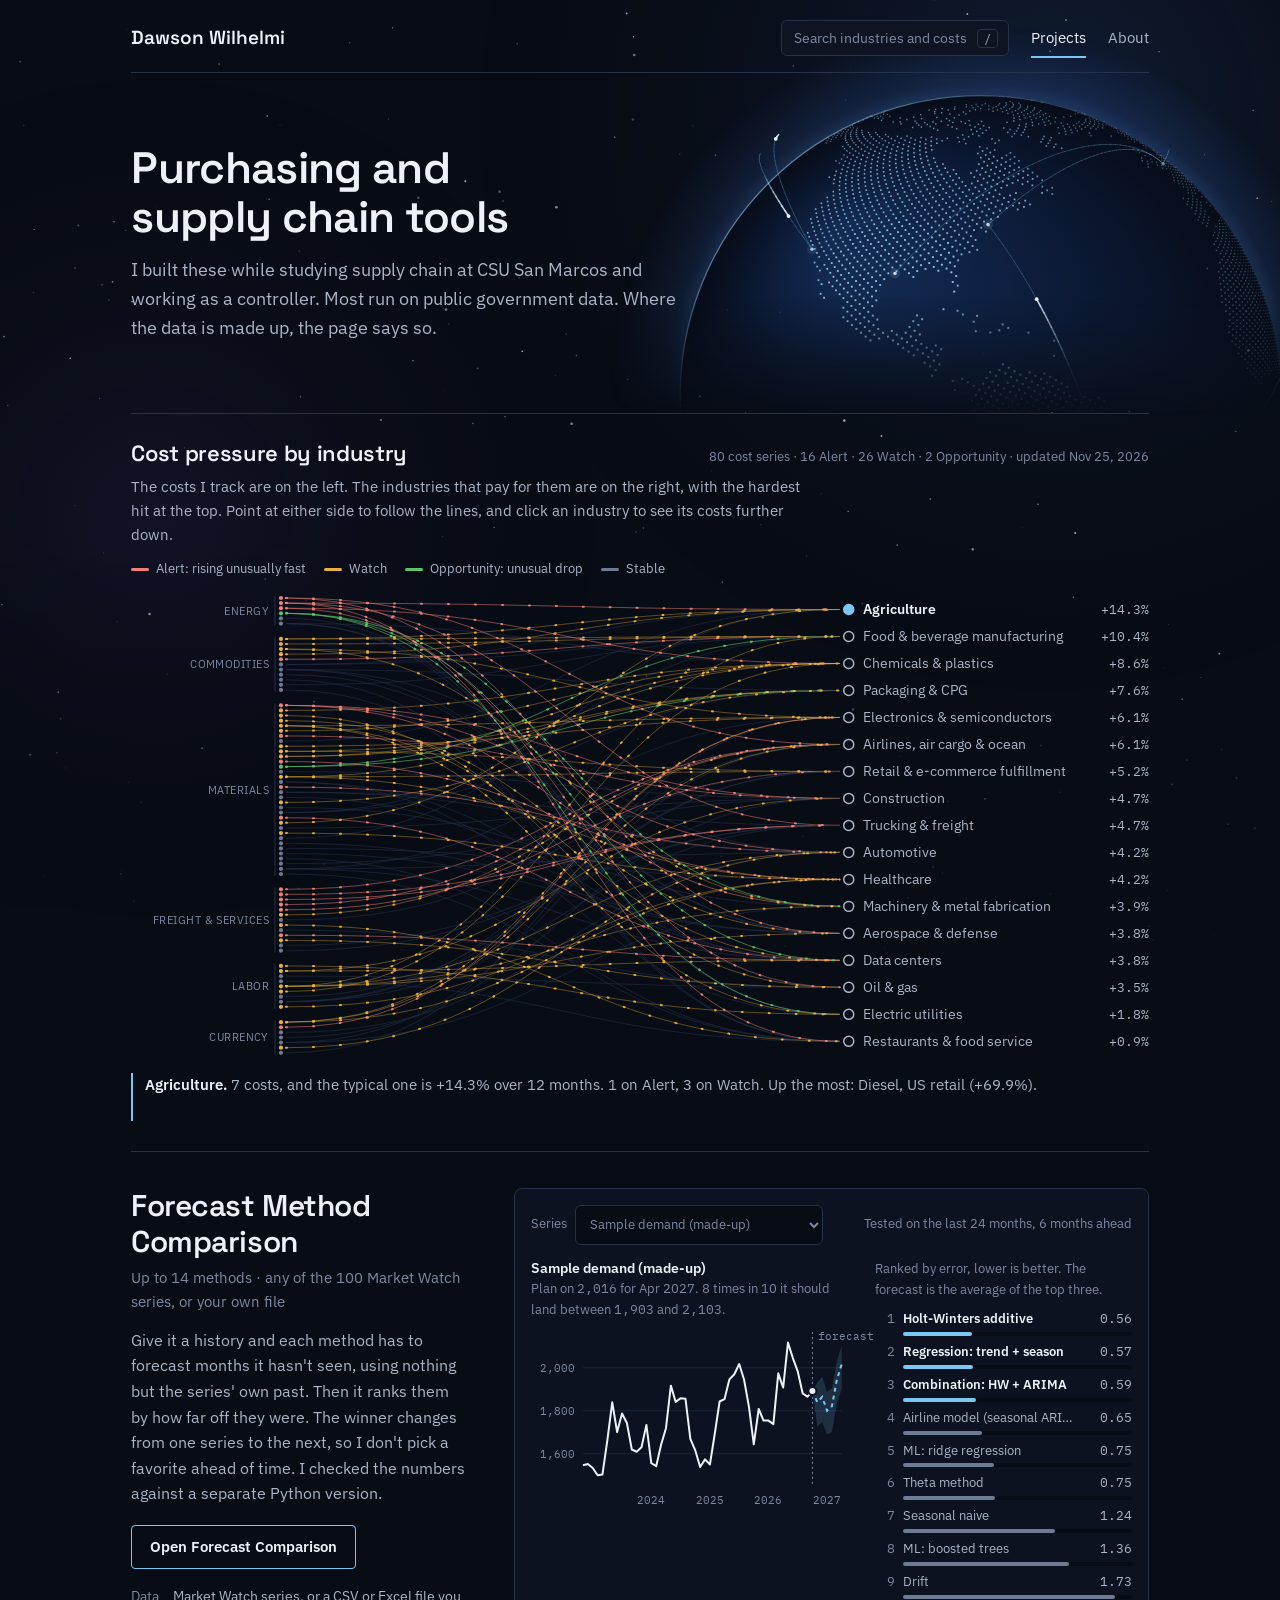
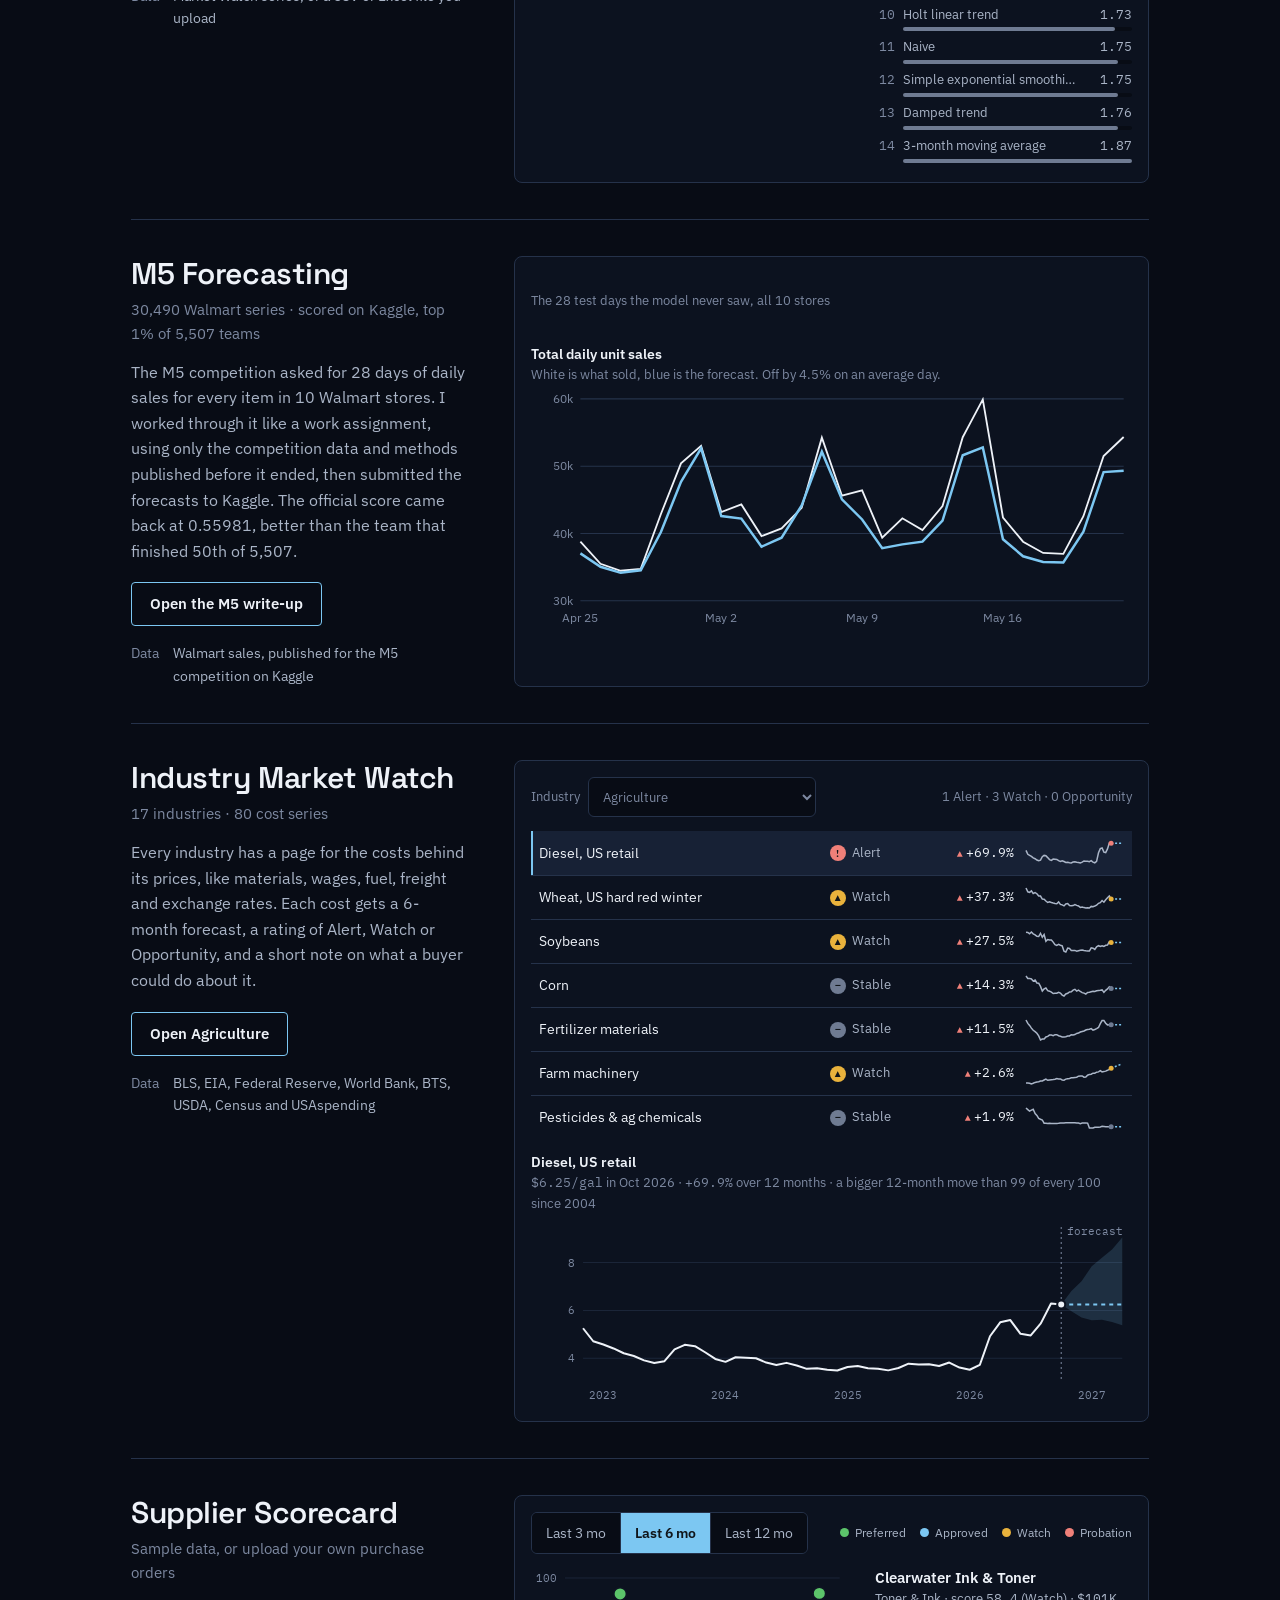
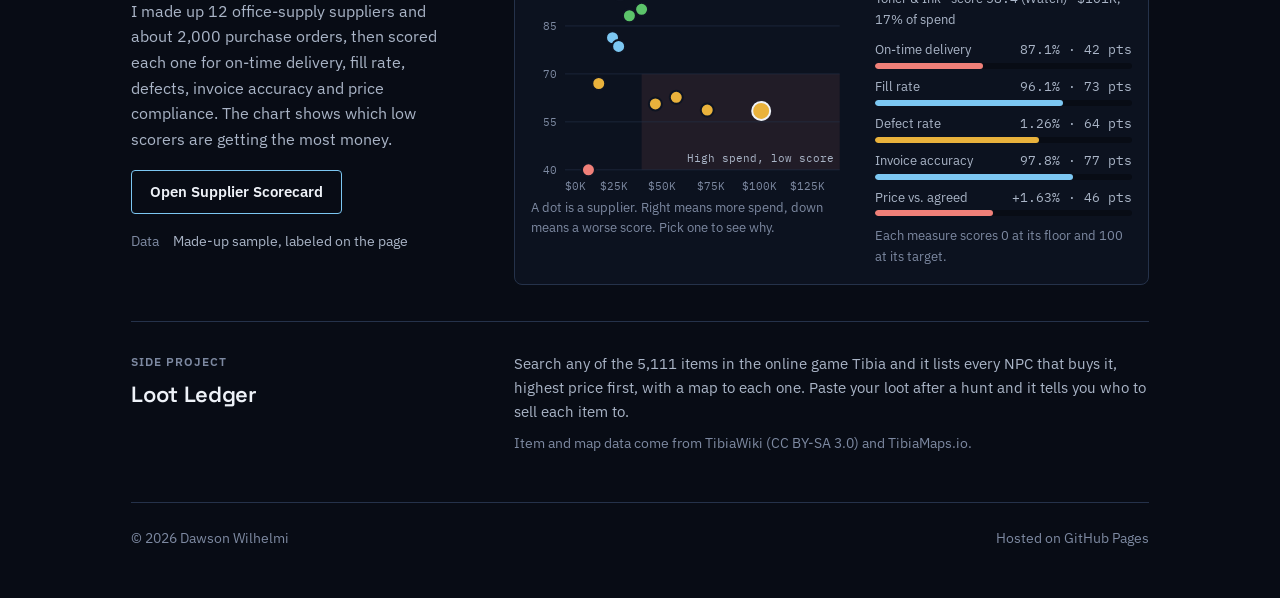
==== commit 13380672: "Add M5 Forecasting project page and home card New /m5-forecast/ page in the site theme: verified Kag" ====
--- a/index.html
+++ b/index.html
@@ -244,6 +244,46 @@
       </div>
     </article>
 
+
+    <article class="tool" id="t-m5">
+      <div class="name">
+        <h2><a href="/m5-forecast/">M5 Forecasting</a></h2>
+        <p class="meta">30,490 Walmart series · scored on Kaggle, top 1% of 5,507 teams</p>
+        <p class="desc">The M5 competition asked for 28 days of daily sales for every item in 10 Walmart stores. I worked through it like a work assignment, using only the competition data and methods published before it ended, then submitted the forecasts to Kaggle. The official score came back at 0.55981, better than the team that finished 50th of 5,507.</p>
+        <a class="open" href="/m5-forecast/">Open the M5 write-up</a>
+        <dl class="facts"><dt>Data</dt><dd>Walmart sales, published for the M5 competition on Kaggle</dd></dl>
+      </div>
+      <div class="try">
+        <div class="bar"><span class="cap">The 28 test days the model never saw, all 10 stores</span></div>
+        <div class="chartbox"><h3>Total daily unit sales</h3><p class="cap">White is what sold, blue is the forecast. Off by 4.5% on an average day.</p><div id="m5-chart"></div></div>
+      </div>
+    </article>
+    <script>
+    (function () {
+      fetch('/m5-forecast/data.json').then(function (r) { return r.json(); }).then(function (d) {
+        var n = d.actual.length, f0 = n - d.forecast.length, a = d.actual.slice(f0);
+        var W = 560, H = 230, L = 46, R = 8, T = 12, B = 30, m = n - f0;
+        var hi = Math.ceil(Math.max.apply(null, a.concat(d.forecast)) / 10000) * 10000;
+        var lo = Math.floor(Math.min.apply(null, a.concat(d.forecast)) / 10000) * 10000;
+        var x = function (i) { return L + i / (m - 1) * (W - L - R); };
+        var y = function (v) { return T + (hi - v) / (hi - lo) * (H - T - B); };
+        var line = function (vals) { return vals.map(function (v, i) { return (i ? 'L' : 'M') + x(i).toFixed(1) + ' ' + y(v).toFixed(1); }).join(''); };
+        var s = '<svg viewBox="0 0 ' + W + ' ' + H + '" role="img" aria-label="The 28 test days: actual total sales and the forecast">';
+        for (var g = lo; g <= hi; g += 10000) {
+          s += '<line x1="' + L + '" x2="' + (W - R) + '" y1="' + y(g) + '" y2="' + y(g) + '" stroke="var(--rule, #25324a)"/>' +
+               '<text x="' + (L - 7) + '" y="' + (y(g) + 4) + '" text-anchor="end" font-size="11" fill="var(--faint, #7d89a1)">' + (g / 1000) + 'k</text>';
+        }
+        for (var k = 0; k < m; k += 7) {
+          var dt = new Date(d.dates[f0 + k] + 'T12:00:00');
+          s += '<text x="' + x(k) + '" y="' + (H - 10) + '" text-anchor="middle" font-size="11" fill="var(--faint, #7d89a1)">' + dt.toLocaleDateString('en-US', { month: 'short', day: 'numeric' }) + '</text>';
+        }
+        s += '<path d="' + line(a) + '" fill="none" stroke="var(--paper, #eef2f8)" stroke-width="1.7"/>' +
+             '<path d="' + line(d.forecast) + '" fill="none" stroke="var(--steel, #7cc7f2)" stroke-width="2.3"/></svg>';
+        document.getElementById('m5-chart').innerHTML = s;
+      });
+    })();
+    </script>
+
     <article class="tool" id="t-mw">
       <div class="name">
         <h2><a href="/market-watch/">Industry Market Watch</a></h2>
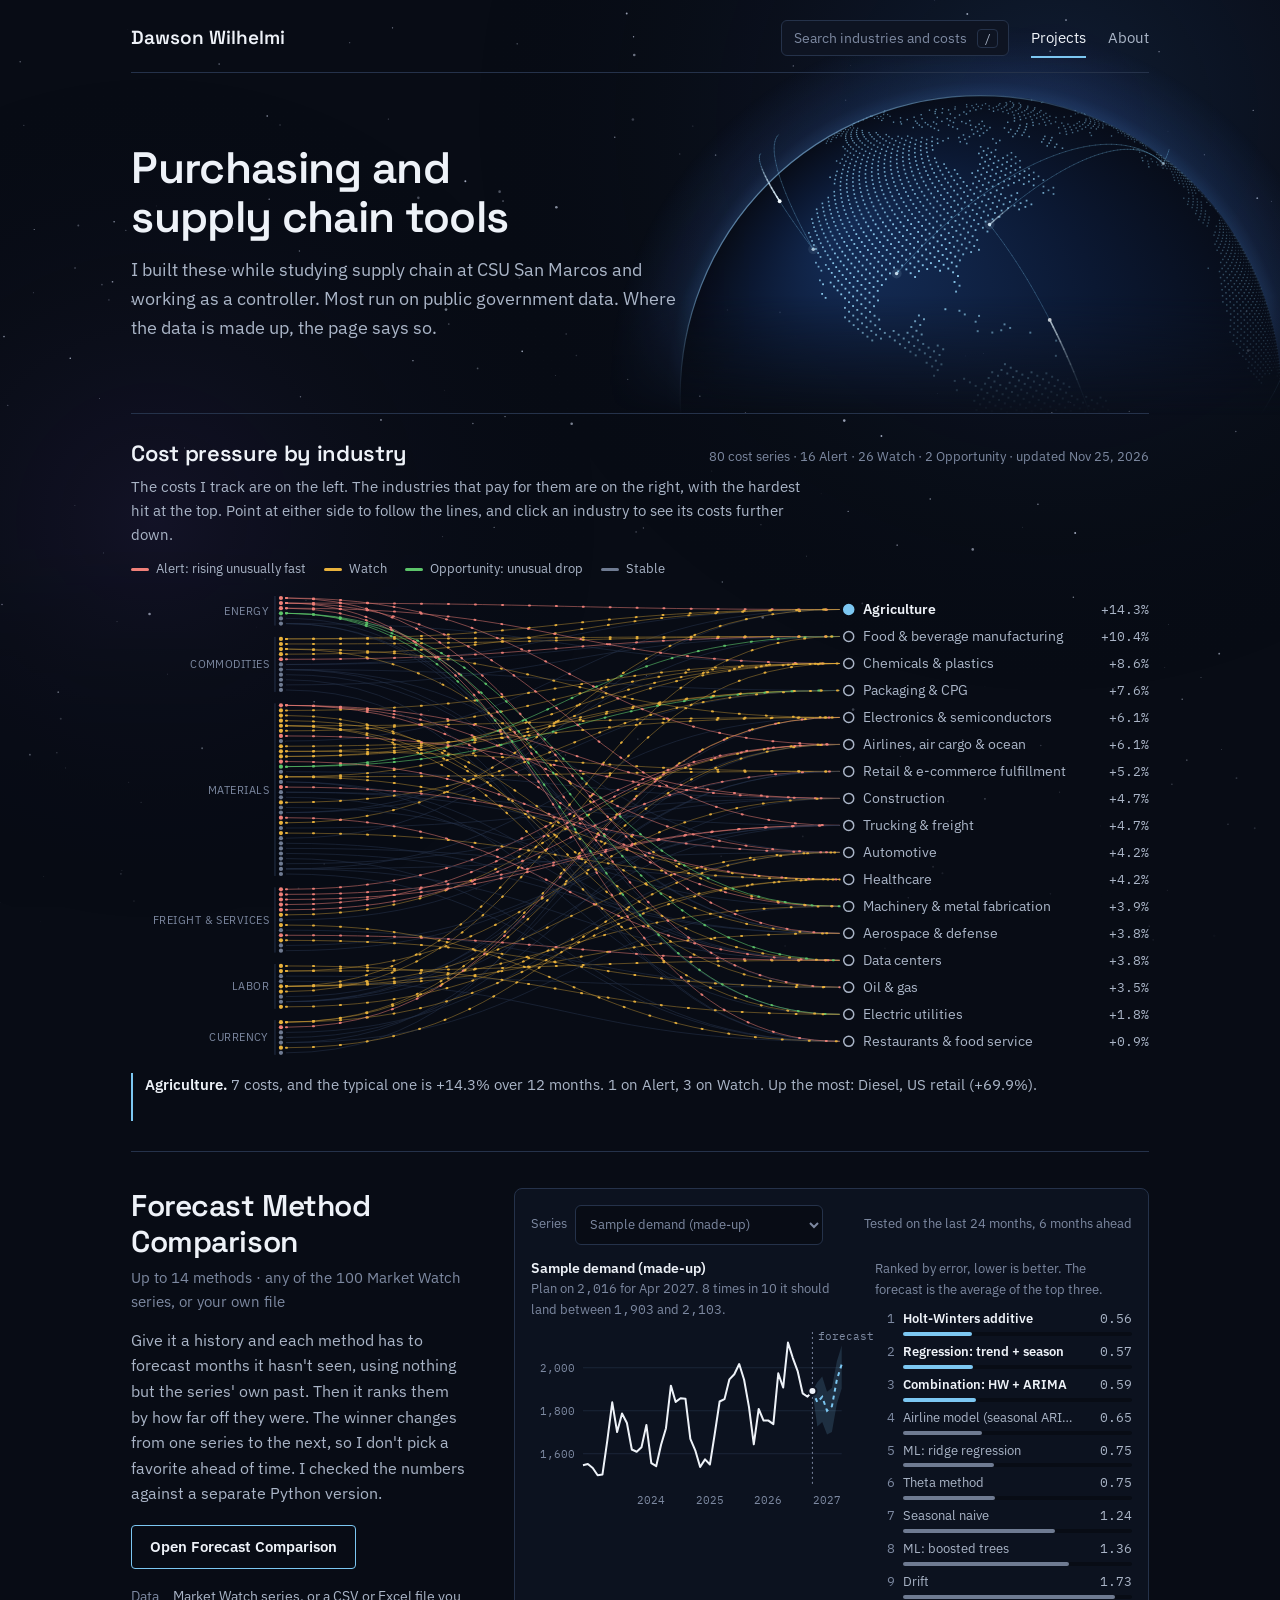
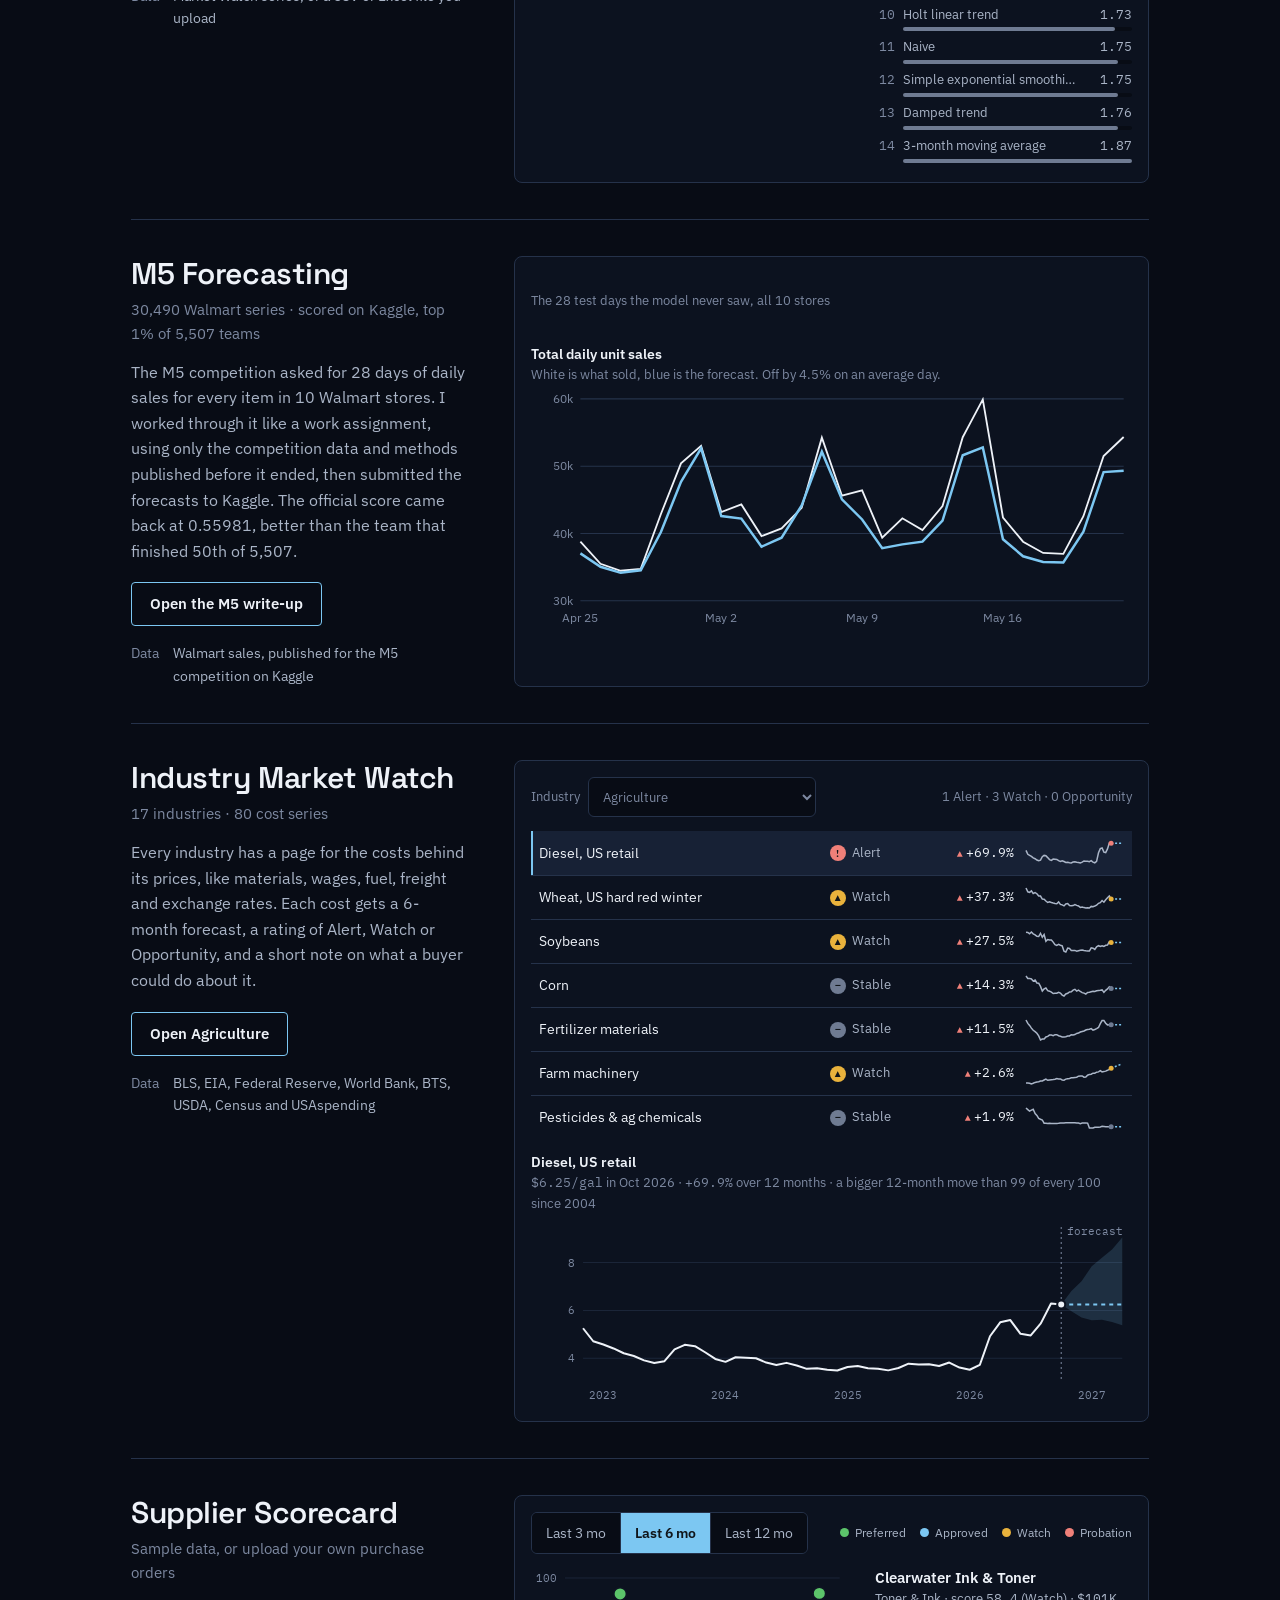
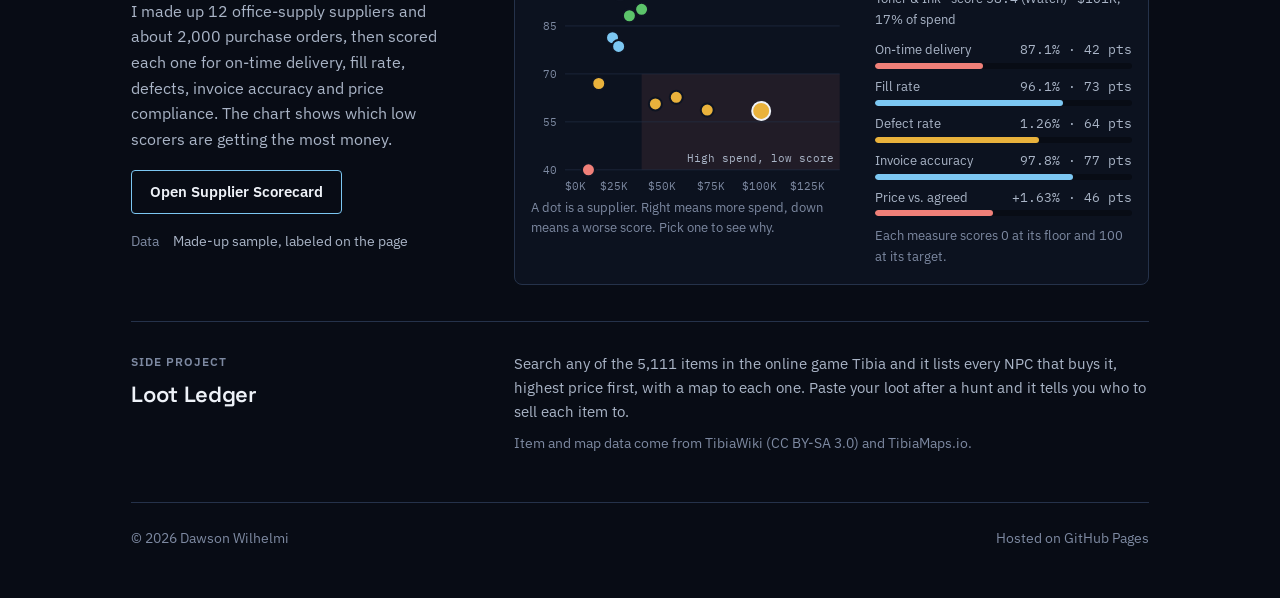
==== commit 098def3d: "Make the M5 charts interactive Both the /m5-forecast/ chart and the home card chart get the same hov" ====
--- a/index.html
+++ b/index.html
@@ -278,8 +278,28 @@
           s += '<text x="' + x(k) + '" y="' + (H - 10) + '" text-anchor="middle" font-size="11" fill="var(--faint, #7d89a1)">' + dt.toLocaleDateString('en-US', { month: 'short', day: 'numeric' }) + '</text>';
         }
         s += '<path d="' + line(a) + '" fill="none" stroke="var(--paper, #eef2f8)" stroke-width="1.7"/>' +
-             '<path d="' + line(d.forecast) + '" fill="none" stroke="var(--steel, #7cc7f2)" stroke-width="2.3"/></svg>';
-        document.getElementById('m5-chart').innerHTML = s;
+             '<path d="' + line(d.forecast) + '" fill="none" stroke="var(--steel, #7cc7f2)" stroke-width="2.3"/>' +
+             '<g class="ch" style="display:none"><line y1="' + T + '" y2="' + (H - B) + '" stroke="var(--faint)"/><circle r="4" fill="var(--paper)" stroke="var(--ink-2)" stroke-width="2"/><circle r="4" fill="var(--steel)" stroke="var(--ink-2)" stroke-width="2"/></g>' +
+             '<rect x="' + L + '" y="' + T + '" width="' + (W - L - R) + '" height="' + (H - T - B) + '" fill="transparent"/></svg><div class="tip" hidden></div>';
+        var el = document.getElementById('m5-chart');
+        el.innerHTML = s;
+        var svg = el.firstChild, ch = svg.querySelector('.ch'), dots = ch.querySelectorAll('circle'), tip = el.lastChild;
+        var fm = function (v) { return Math.round(v).toLocaleString('en-US'); };
+        var move = function (e) {
+          var r = svg.getBoundingClientRect(), px = (e.clientX - r.left) * W / r.width;
+          var i = Math.max(0, Math.min(m - 1, Math.round((px - L) / (W - L - R) * (m - 1))));
+          ch.style.display = '';
+          ch.firstChild.setAttribute('x1', x(i)); ch.firstChild.setAttribute('x2', x(i));
+          dots[0].setAttribute('cx', x(i)); dots[0].setAttribute('cy', y(a[i]));
+          dots[1].setAttribute('cx', x(i)); dots[1].setAttribute('cy', y(d.forecast[i]));
+          var dt = new Date(d.dates[f0 + i] + 'T12:00:00');
+          tip.hidden = false;
+          tip.innerHTML = '<b>' + dt.toLocaleDateString('en-US', { weekday: 'short', month: 'short', day: 'numeric', year: 'numeric' }) + '</b>Sold <span class="num">' + fm(a[i]) + '</span><br>Forecast <span class="num">' + fm(d.forecast[i]) + '</span>';
+          var sx = x(i) * r.width / W, left = sx > r.width / 2 ? sx - tip.offsetWidth - 12 : sx + 12;
+          tip.style.left = Math.max(0, left) + 'px'; tip.style.top = '4px';
+        };
+        svg.addEventListener('pointermove', move); svg.addEventListener('pointerdown', move);
+        svg.addEventListener('pointerleave', function () { ch.style.display = 'none'; tip.hidden = true; });
       });
     })();
     </script>
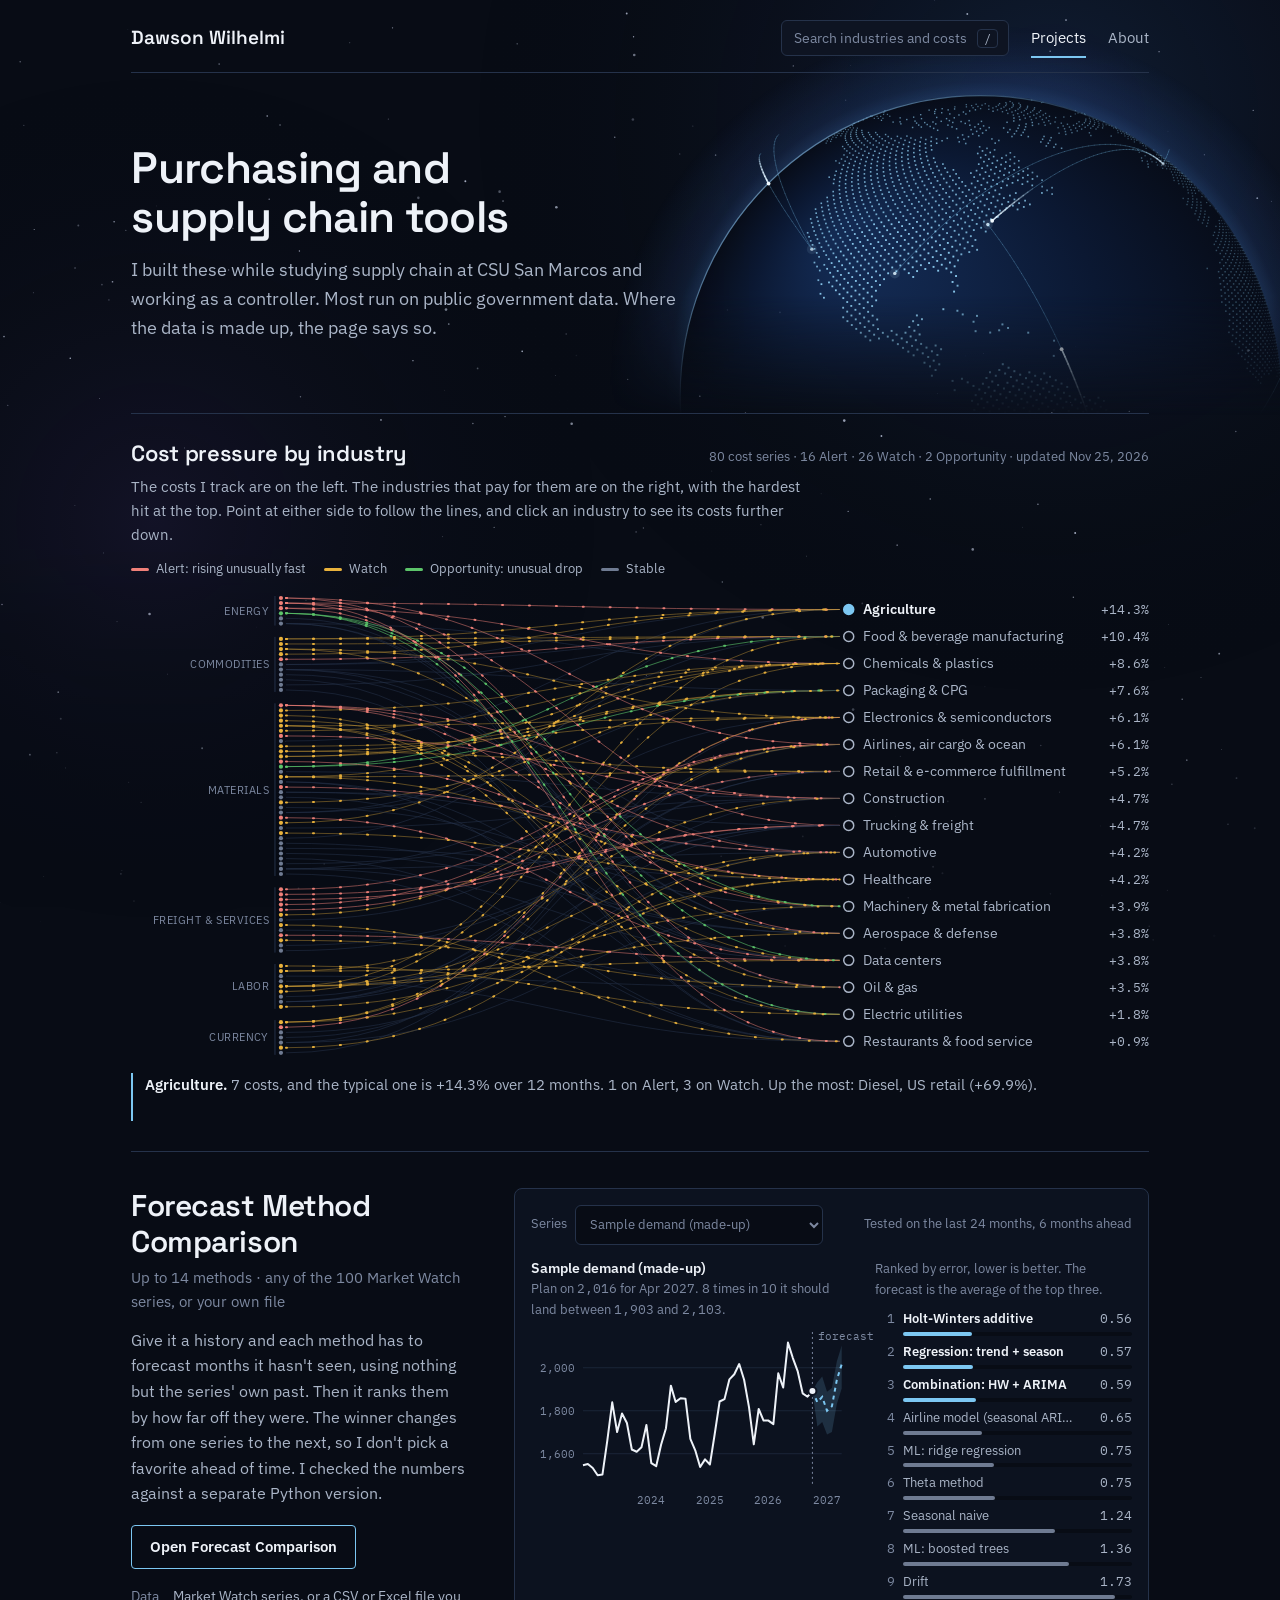
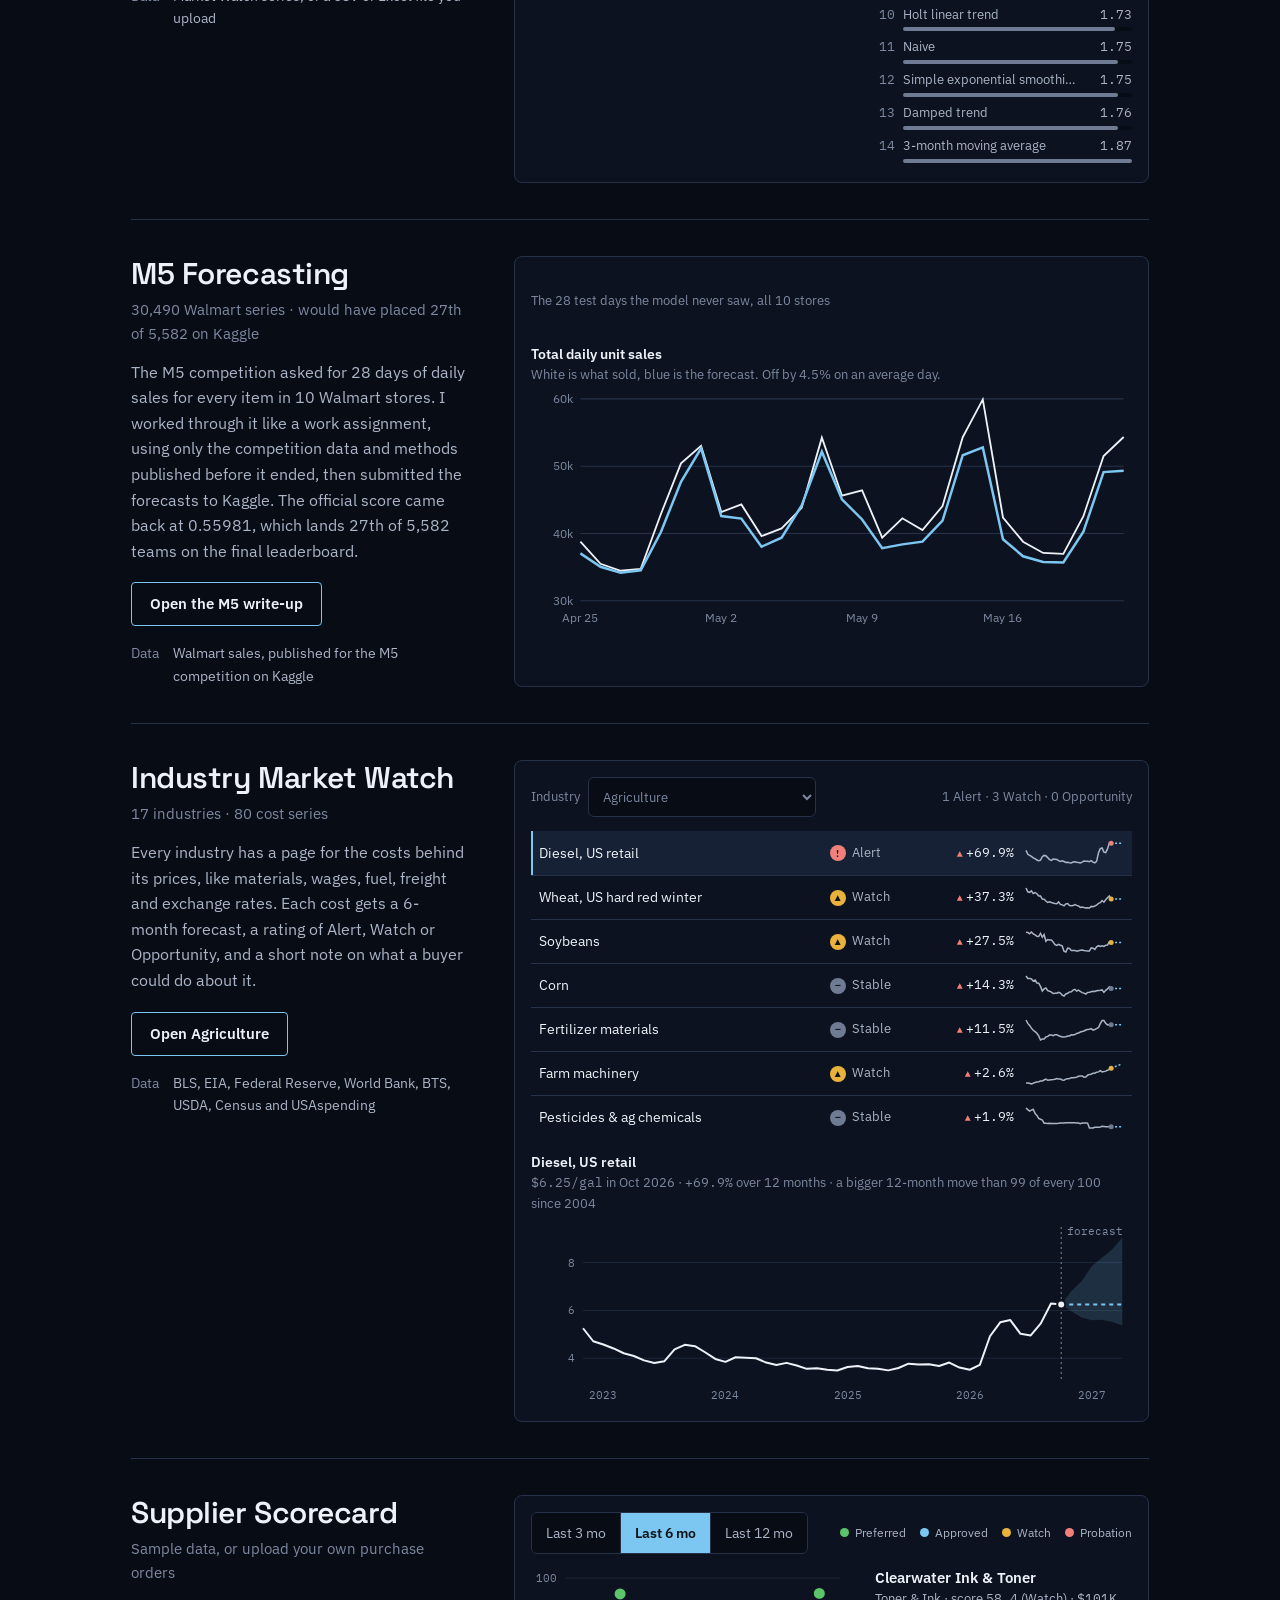
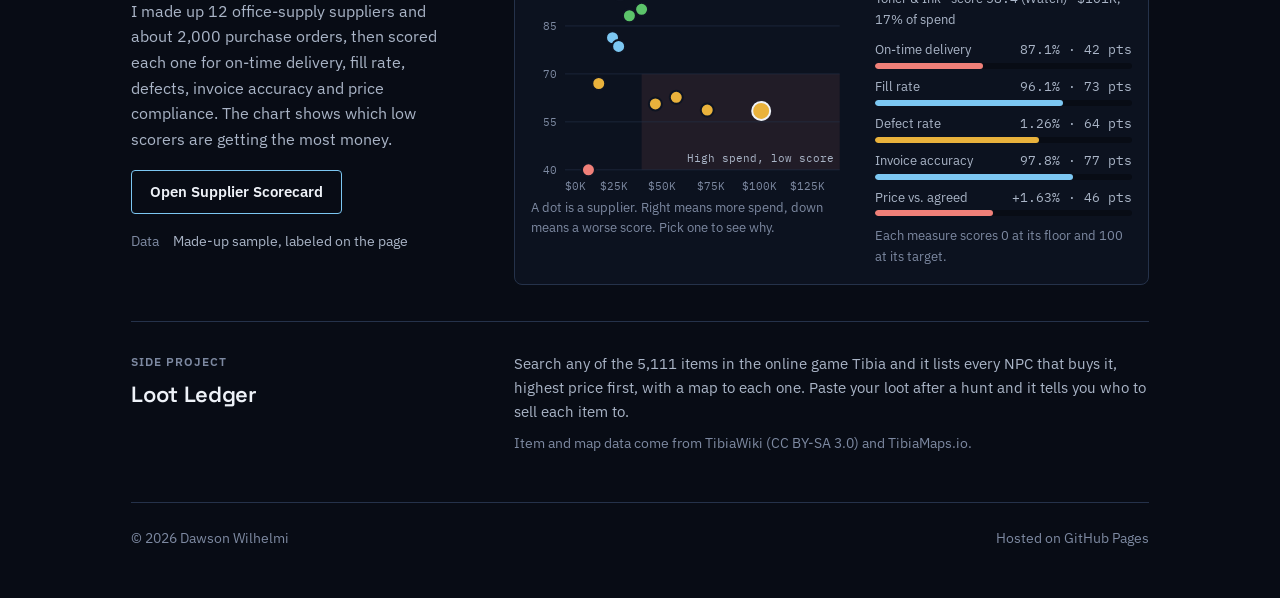
==== commit 1636b0c1: "State the exact would-be leaderboard rank: 27th of 5,582 Dawson downloaded the frozen private leader" ====
--- a/index.html
+++ b/index.html
@@ -248,8 +248,8 @@
     <article class="tool" id="t-m5">
       <div class="name">
         <h2><a href="/m5-forecast/">M5 Forecasting</a></h2>
-        <p class="meta">30,490 Walmart series · scored on Kaggle, top 1% of 5,507 teams</p>
-        <p class="desc">The M5 competition asked for 28 days of daily sales for every item in 10 Walmart stores. I worked through it like a work assignment, using only the competition data and methods published before it ended, then submitted the forecasts to Kaggle. The official score came back at 0.55981, better than the team that finished 50th of 5,507.</p>
+        <p class="meta">30,490 Walmart series · would have placed 27th of 5,582 on Kaggle</p>
+        <p class="desc">The M5 competition asked for 28 days of daily sales for every item in 10 Walmart stores. I worked through it like a work assignment, using only the competition data and methods published before it ended, then submitted the forecasts to Kaggle. The official score came back at 0.55981, which lands 27th of 5,582 teams on the final leaderboard.</p>
         <a class="open" href="/m5-forecast/">Open the M5 write-up</a>
         <dl class="facts"><dt>Data</dt><dd>Walmart sales, published for the M5 competition on Kaggle</dd></dl>
       </div>
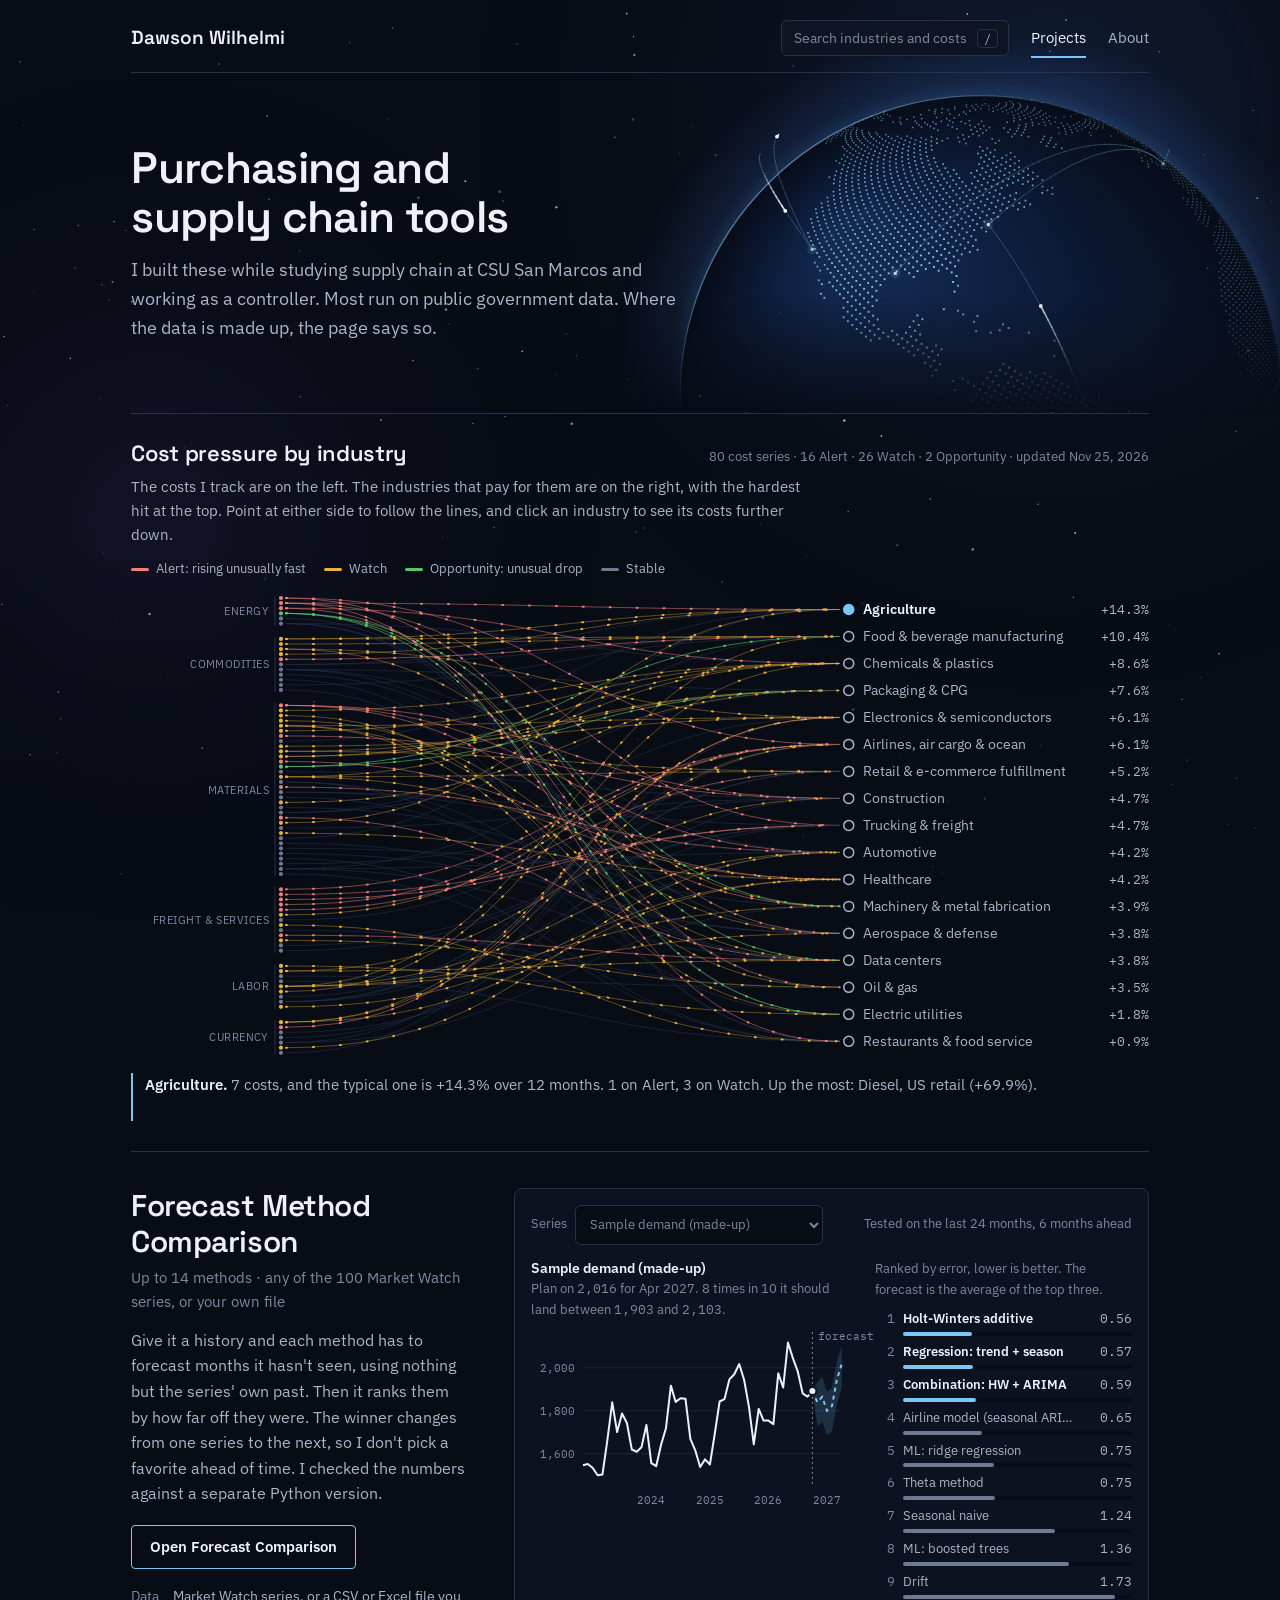
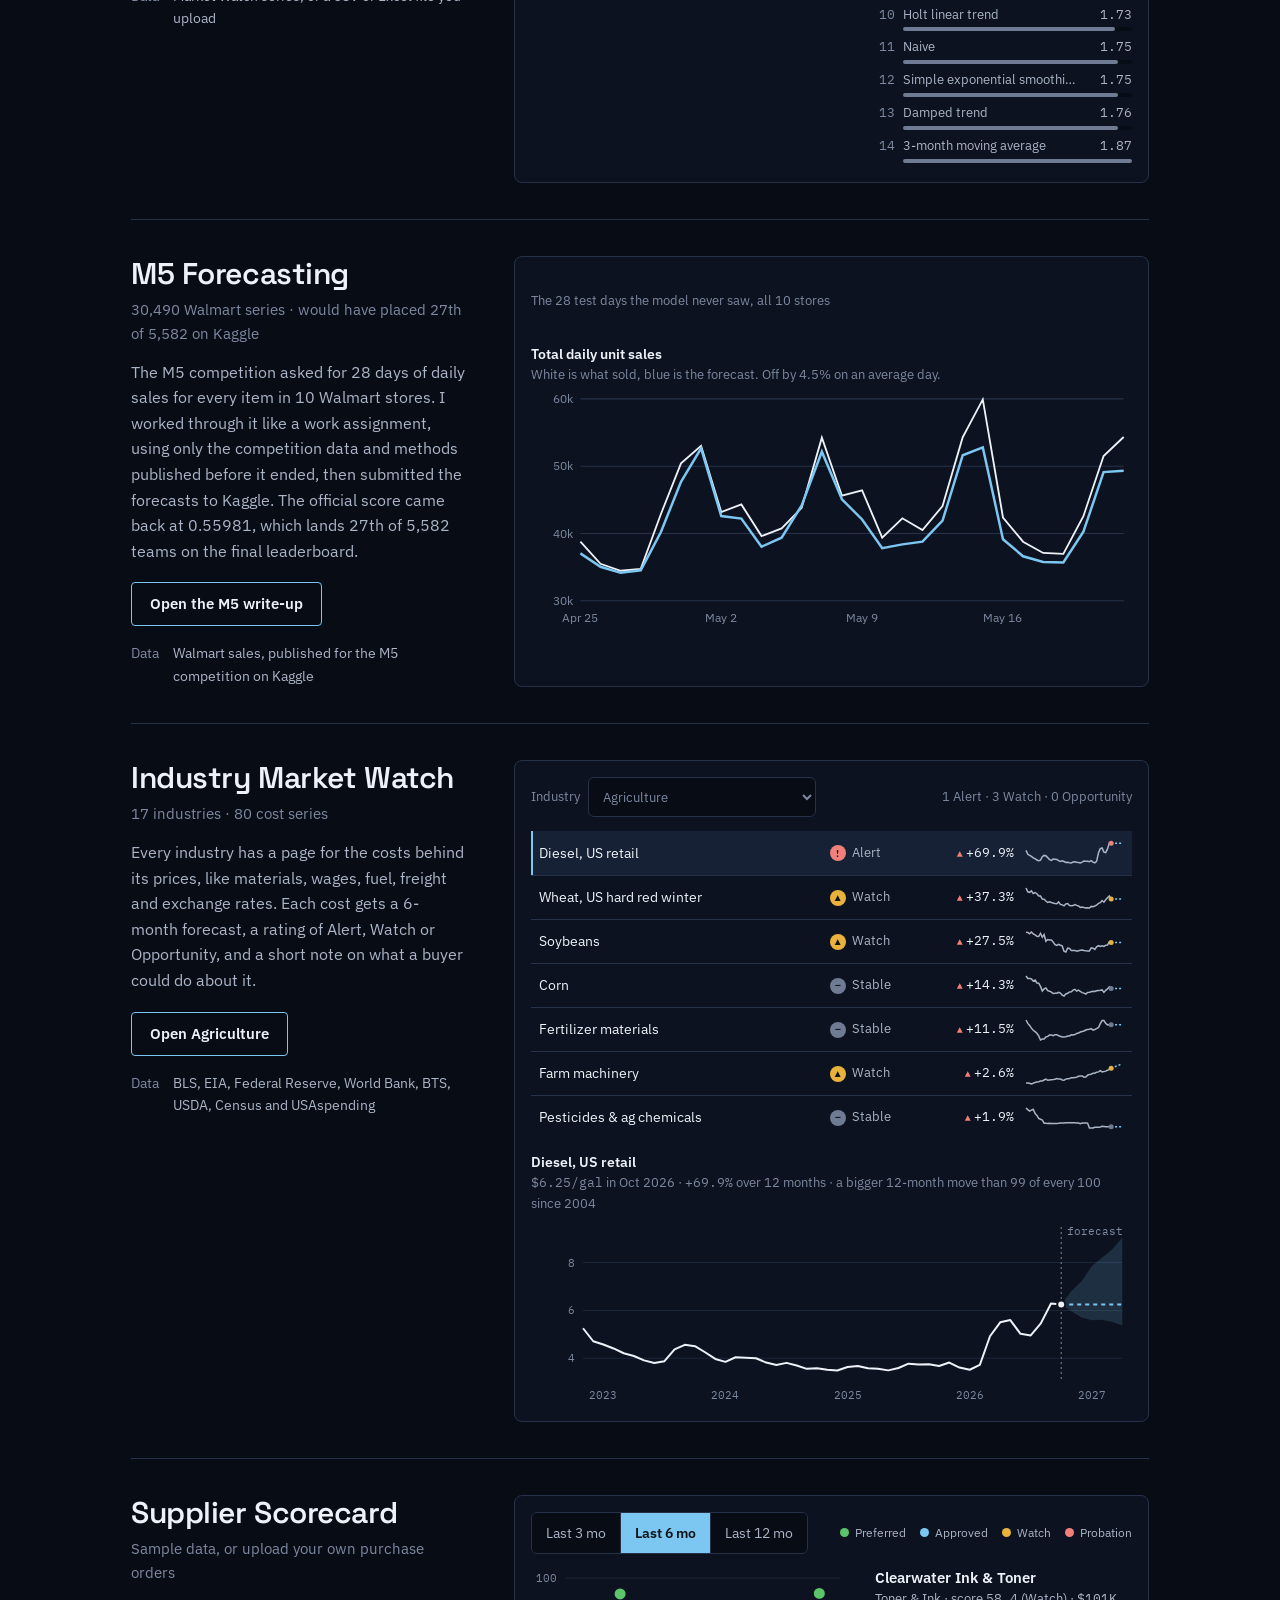
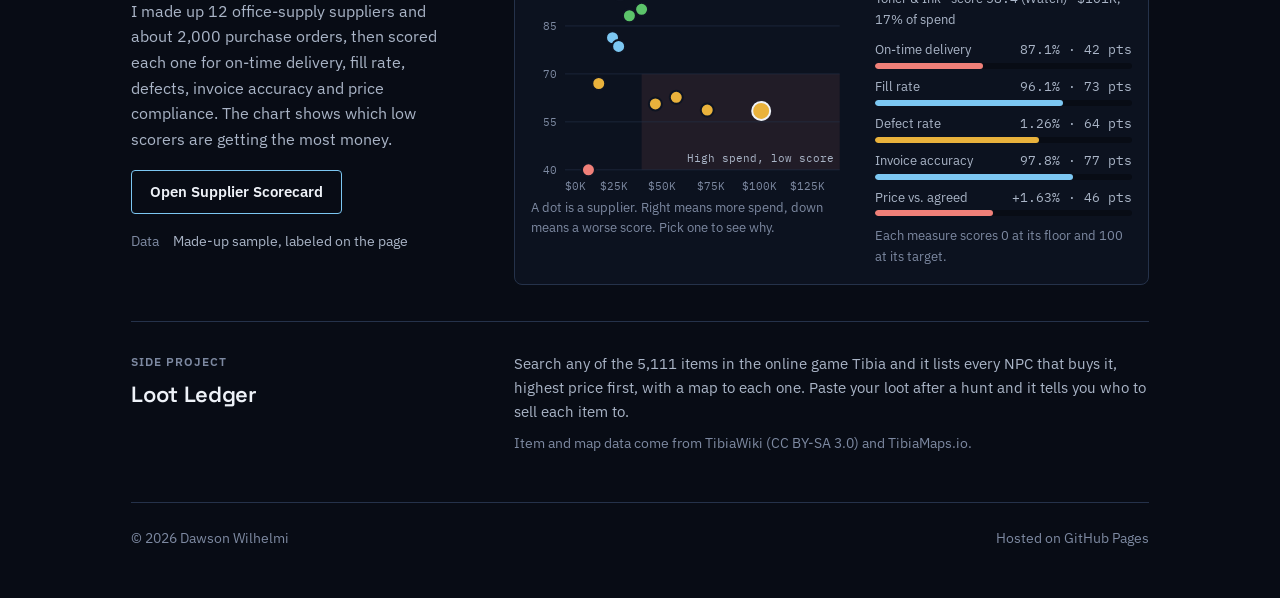
==== commit b1d21653: "Add opening touches to the site theme Small one-time effects as pages open, picked by Dawson: meteor" ====
--- a/index.html
+++ b/index.html
@@ -19,7 +19,7 @@
 <link rel="preload" href="/fonts/space-grotesk-latin-wght-normal.woff2" as="font" type="font/woff2" crossorigin>
 <link rel="preload" href="/fonts/ibm-plex-sans-latin-400-normal.woff2" as="font" type="font/woff2" crossorigin>
 <link rel="stylesheet" href="/fonts/fonts.css?v=2b53aaa648">
-<link rel="stylesheet" href="/theme.css?v=358a3fc8bb">
+<link rel="stylesheet" href="/theme.css?v=ea6f8fa589">
 <script>document.documentElement.className = "js";</script>
 <style>
 /* Built by home/build.py from home/template.html. Edit the template, not index.html.
@@ -399,7 +399,7 @@
   <div class="hint">Up and down to move, Enter to open, Esc to close</div>
 </dialog>
 
-<script src="/theme.js?v=c41fce5adf"></script>
+<script src="/theme.js?v=02da877323"></script>
 <script src="/space.js?v=87836600cf"></script>
 <script>
 const D = {"schema":1,"built":"2026-11-25 22:50 UTC","series":{"PCU336413336413":{"n":"Aircraft parts & equipment","g":"Materials","u":"index","l":216.72,"lm":"2026-10","m12":1.6,"raw12":1.6,"sig":"Stable","p12":52,"h0":"2022-11","h":[197.88,197.88,199.42,204.0,206.08,206.29,206.4,206.36,206.41,206.87,206.78,206.81,207.0,207.0,206.99,207.75,207.97,210.47,210.37,211.13,211.31,211.64,211.65,211.83,212.32,211.83,212.83,212.94,212.99,212.67,213.28,213.41,213.43,213.1,213.13,213.21,213.2,213.26,215.07,216.09,216.09,216.4,216.4,216.5,216.5,216.51,216.62,216.72],"f":[[216.72,216.62,217.79],[216.72,216.71,219.17],[216.72,216.76,219.97],[216.72,216.82,220.26],[216.72,216.84,220.8],[216.72,217.09,221.57]]},"PCU336412336412":{"n":"Aircraft engines & parts","g":"Materials","u":"index","l":278.07,"lm":"2026-10","m12":0.9,"raw12":0.9,"sig":"Stable","p12":11,"h0":"2022-11","h":[253.98,254.57,256.55,257.26,257.44,258.14,258.25,258.32,258.02,258.52,258.43,258.48,263.34,264.81,265.88,268.99,269.0,269.23,269.41,269.94,270.45,271.08,271.48,271.62,271.74,272.02,273.91,274.17,273.64,273.83,274.0,274.04,274.12,274.07,275.55,275.56,276.05,276.88,277.03,277.1,277.61,277.92,278.28,279.58,279.58,278.03,278.07,278.07],"f":[[278.2,277.3,279.67],[278.32,276.55,280.76],[278.45,276.0,282.0],[278.57,275.55,283.88],[278.68,275.19,286.03],[278.8,274.63,288.54]]},"WPU1025":{"n":"Nonferrous mill shapes","g":"Materials","u":"index","l":401.53,"lm":"2026-10","m12":21.3,"raw12":21.3,"sig":"Watch","p12":87,"h0":"2022-11","h":[263.9,266.69,272.58,277.08,277.25,274.14,273.25,270.26,267.73,267.11,265.91,264.13,263.75,263.91,263.78,264.3,264.79,269.48,279.84,285.2,283.97,279.05,278.23,282.19,287.86,287.99,290.58,293.99,298.96,303.33,295.97,296.37,313.06,323.62,323.43,330.94,340.64,349.7,360.56,377.34,380.27,391.68,408.06,413.09,408.27,399.19,400.54,401.53],"f":[[401.67,391.96,411.24],[401.77,385.21,421.22],[401.86,384.14,428.39],[401.93,376.19,435.33],[401.99,379.92,442.26],[402.03,380.43,452.55]]},"PCU336390336390":{"n":"Other motor vehicle parts","g":"Materials","u":"index","l":141.61,"lm":"2026-10","m12":5.1,"raw12":5.1,"sig":"Alert","p12":95,"h0":"2022-11","h":[127.2,127.48,128.43,128.07,128.46,128.64,129.4,129.75,130.21,129.97,129.99,129.67,129.86,130.11,130.19,130.07,130.38,130.7,130.94,131.17,131.49,131.73,131.77,131.78,131.71,131.76,131.86,131.93,131.92,132.69,133.89,133.72,134.75,134.19,134.3,134.76,136.26,135.67,135.84,136.22,136.25,136.84,138.62,138.75,139.48,141.3,141.22,141.61],"f":[[142.17,141.65,142.95],[142.66,141.96,144.09],[143.14,142.45,145.0],[143.61,142.6,145.65],[144.06,143.06,146.66],[144.49,143.5,147.81]]},"WPU1017":{"n":"Steel mill products","g":"Materials","u":"index","l":399.64,"lm":"2026-10","m12":32.9,"raw12":32.9,"sig":"Alert","p12":93,"h0":"2022-11","h":[326.7,315.63,308.02,315.25,318.19,329.7,347.22,345.8,329.45,322.94,311.52,304.11,297.97,305.12,321.39,332.52,305.68,297.57,298.56,293.27,283.09,275.28,270.97,273.42,278.34,266.51,261.56,268.87,287.36,303.83,326.74,309.23,305.54,308.77,304.58,300.67,291.56,312.41,315.37,325.11,331.36,341.57,350.0,359.94,374.68,381.21,389.05,399.64],"f":[[399.65,380.74,427.25],[399.65,371.78,453.73],[399.65,358.07,486.08],[399.65,348.56,502.34],[399.65,344.91,505.85],[399.65,349.92,505.47]]},"WPU101706":{"n":"Steel pipe & tube","g":"Materials","u":"index","l":462.37,"lm":"2026-10","m12":21.7,"raw12":21.7,"sig":"Watch","p12":88,"h0":"2022-11","h":[468.44,454.06,449.45,428.38,427.75,425.75,428.31,407.48,395.76,390.25,383.48,383.11,383.85,380.9,389.27,394.15,383.85,377.23,377.01,370.28,369.67,364.84,360.0,361.01,361.01,358.1,353.39,350.79,363.77,379.68,384.52,386.3,383.53,379.83,381.3,380.08,380.75,388.75,387.34,393.06,395.77,405.72,410.91,418.92,422.06,429.05,431.72,462.37],"f":[[477.22,465.85,492.67],[490.93,466.72,517.86],[503.53,471.5,543.81],[515.09,469.05,575.32],[525.66,470.9,591.24],[535.3,466.71,612.87]]},"WPU071":{"n":"Rubber & rubber products","g":"Materials","u":"index","l":240.72,"lm":"2026-10","m12":4.7,"raw12":4.7,"sig":"Stable","p12":66,"h0":"2022-11","h":[221.75,220.78,223.03,224.24,224.0,224.56,223.68,222.12,220.4,220.33,220.62,221.22,221.36,220.9,220.65,221.37,222.37,224.84,225.24,225.7,225.41,225.38,225.52,225.94,225.37,224.86,226.03,226.4,229.57,229.19,228.95,228.49,229.02,230.13,229.97,229.83,229.79,229.5,231.57,231.87,232.35,238.06,240.07,239.58,240.14,239.23,239.23,240.72],"f":[[240.72,240.17,244.11],[240.72,239.98,247.21],[240.72,239.98,249.69],[240.72,240.02,252.5],[240.72,240.25,255.07],[240.72,240.24,258.18]]},"WPU072":{"n":"Plastic products","g":"Materials","u":"index","l":290.44,"lm":"2026-10","m12":6.1,"raw12":6.1,"sig":"Watch","p12":79,"h0":"2022-11","h":[279.73,279.27,277.56,276.1,275.3,275.61,275.06,273.42,272.2,271.68,270.93,270.82,271.25,270.85,271.37,271.13,272.0,273.42,272.66,272.65,272.79,273.72,273.68,273.57,273.54,273.18,274.34,272.9,273.46,273.99,273.81,273.36,273.31,273.38,273.44,273.68,273.61,273.7,274.43,274.5,275.58,278.62,285.13,290.2,290.81,290.53,290.42,290.44],"f":[[290.44,289.62,296.04],[290.44,288.51,300.7],[290.44,287.71,306.1],[290.44,286.95,311.68],[290.44,286.13,317.01],[290.44,285.67,321.11]]},"PCU334413334413":{"n":"Semiconductors","g":"Materials","u":"index","l":28.852,"lm":"2026-10","m12":-2.7,"raw12":-2.7,"sig":"Stable","p12":65,"h0":"2022-11","h":[31.85,31.862,31.785,31.969,31.886,31.625,31.522,31.594,31.515,31.595,31.791,31.674,31.716,31.565,31.706,31.668,31.629,31.803,31.743,31.518,30.602,30.456,30.487,30.724,30.729,30.561,30.118,30.132,30.322,30.235,29.982,29.882,29.798,29.392,29.45,29.64,29.646,29.668,29.62,30.138,30.132,30.602,30.217,29.859,29.067,28.569,28.81,28.852],"f":[[28.852,28.508,29.05],[28.852,28.433,29.171],[28.852,28.284,29.33],[28.852,27.995,29.445],[28.852,27.903,29.598],[28.852,27.896,29.663]]},"PCU334111334111":{"n":"Electronic computers (servers)","g":"Materials","u":"index","l":103.27,"lm":"2026-10","m12":3.1,"raw12":3.1,"sig":"Alert","p12":94,"h0":"2022-11","h":[95.214,97.765,99.406,100.0,99.875,99.747,97.522,95.286,95.204,98.101,97.678,97.301,97.17,98.73,98.783,98.523,98.153,99.071,97.987,98.179,96.994,99.102,100.3,100.35,99.911,99.952,99.236,99.242,99.25,99.665,99.736,99.664,100.95,100.22,100.37,100.15,100.15,100.22,100.24,100.24,100.25,100.27,100.45,100.45,103.23,103.11,103.27,103.27],"f":[[103.27,101.99,105.52],[103.27,102.14,106.41],[103.27,102.24,106.45],[103.27,102.1,107.79],[103.27,101.79,107.98],[103.27,101.71,107.75]]},"WPU114":{"n":"General purpose machinery","g":"Materials","u":"index","l":382.67,"lm":"2026-10","m12":3.9,"raw12":3.9,"sig":"Stable","p12":58,"h0":"2022-11","h":[315.11,315.87,320.07,321.08,323.29,326.47,328.21,328.45,329.92,330.36,331.39,332.7,332.01,332.14,334.01,336.03,336.76,339.28,340.14,340.25,340.52,342.72,342.38,342.58,342.54,343.19,346.51,347.84,348.57,351.83,354.77,357.85,359.43,361.06,365.68,368.13,368.92,369.85,371.82,373.87,375.92,376.06,377.66,378.24,380.25,381.57,381.75,382.67],"f":[[383.51,381.92,385.59],[384.34,381.36,388.64],[385.14,380.64,390.55],[385.92,380.11,393.15],[386.69,380.11,396.07],[387.43,378.2,398.83]]},"WPU1026":{"n":"Nonferrous wire & cable","g":"Materials","u":"index","l":488.49,"lm":"2026-10","m12":19.6,"raw12":19.6,"sig":"Watch","p12":88,"h0":"2022-11","h":[360.62,364.17,374.5,364.02,361.19,361.05,347.47,347.03,351.75,353.5,348.19,346.54,346.76,348.05,347.65,352.6,353.42,365.56,387.85,386.13,377.52,368.24,368.47,374.18,369.96,365.95,367.57,373.91,387.3,403.41,398.68,401.63,419.08,402.67,394.68,408.56,410.04,425.35,439.71,444.54,444.9,444.54,460.07,468.03,470.34,483.36,486.63,488.49],"f":[[488.49,480.5,506.34],[488.49,475.27,516.29],[488.49,472.01,529.78],[488.49,473.29,538.83],[488.49,471.65,543.45],[488.49,470.77,549.61]]},"WPU066":{"n":"Plastic resins & materials","g":"Materials","u":"index","l":283.88,"lm":"2026-10","m12":9.5,"raw12":9.5,"sig":"Watch","p12":79,"h0":"2022-11","h":[283.82,280.45,275.75,281.97,284.48,289.07,285.86,280.39,270.72,267.61,267.26,266.05,266.48,265.44,262.31,267.95,265.42,268.23,267.9,267.29,271.48,270.61,263.85,267.16,265.27,263.66,262.69,269.74,272.36,270.53,267.26,265.1,264.63,263.08,259.39,259.31,257.28,253.55,252.96,258.5,263.46,277.03,309.99,299.25,282.03,280.46,279.45,283.88],"f":[[283.87,276.67,293.91],[283.87,270.68,304.6],[283.87,265.82,311.73],[283.87,265.03,314.18],[283.87,264.06,314.95],[283.87,264.59,318.69]]},"PCU325211325211":{"n":"Resin manufacturing (PPI industry)","g":"Materials","u":"index","l":335.92,"lm":"2026-10","m12":8.6,"raw12":8.6,"sig":"Watch","p12":80,"h0":"2022-11","h":[337.08,333.11,327.56,334.96,338.13,344.75,340.78,334.37,322.48,318.41,317.72,318.1,318.8,317.75,314.05,320.52,317.07,320.7,321.39,321.25,324.55,325.27,315.11,320.43,317.0,315.19,315.01,321.45,325.55,322.85,319.54,317.43,315.62,313.88,309.16,309.28,307.1,302.52,303.51,308.31,312.71,328.41,364.98,354.42,334.42,332.46,332.3,335.92],"f":[[335.92,328.3,346.23],[335.92,320.17,356.49],[335.92,315.9,363.63],[335.92,315.24,366.55],[335.92,314.11,366.92],[335.92,314.89,371.15]]},"PCU325110325110":{"n":"Petrochemicals","g":"Materials","u":"index","l":185.11,"lm":"2026-10","m12":31.9,"raw12":31.9,"sig":"Watch","p12":85,"h0":"2022-11","h":[161.83,152.6,149.44,154.78,158.07,161.45,153.71,141.58,139.55,137.79,144.37,150.26,149.94,145.4,140.1,144.41,146.9,153.15,151.36,153.2,164.66,165.72,165.12,158.53,152.17,151.57,156.76,163.42,161.11,153.83,143.35,143.52,149.79,147.86,144.52,140.35,136.22,132.41,132.09,138.62,150.3,176.42,236.52,211.07,185.01,184.97,178.7,185.11],"f":[[185.11,174.35,199.13],[185.11,164.37,210.32],[185.11,159.63,211.5],[185.11,160.59,217.39],[185.11,162.39,229.66],[185.11,163.52,241.18]]},"WPU061":{"n":"Industrial chemicals","g":"Materials","u":"index","l":345.03,"lm":"2026-10","m12":17.1,"raw12":17.1,"sig":"Watch","p12":81,"h0":"2022-11","h":[337.54,332.22,335.51,336.44,328.23,329.06,323.29,318.05,309.81,307.04,309.36,315.74,307.01,300.51,290.95,296.3,298.28,304.24,302.78,304.18,311.66,310.82,305.13,301.01,297.41,297.47,304.99,303.42,302.18,298.46,296.63,298.54,299.06,296.55,297.07,294.67,291.85,292.4,288.37,293.36,305.36,326.48,341.63,342.89,329.25,331.6,334.67,345.03],"f":[[345.03,337.61,359.66],[345.03,332.97,367.13],[345.03,329.72,381.23],[345.03,325.19,387.81],[345.03,325.16,388.21],[345.03,324.42,393.57]]},"WPUSI012011":{"n":"Construction materials","g":"Materials","u":"index","l":381.55,"lm":"2026-10","m12":12.1,"raw12":12.1,"sig":"Alert","p12":93,"h0":"2022-11","h":[330.37,326.45,327.34,330.53,331.73,333.37,337.47,337.34,334.51,333.79,332.1,328.74,326.84,327.64,334.37,337.77,330.96,330.13,329.44,328.3,325.56,324.65,324.1,325.43,326.93,324.62,326.25,329.2,334.98,337.18,344.06,338.65,338.6,341.46,341.0,340.3,338.56,344.68,347.87,352.77,355.49,359.53,364.07,369.07,375.08,375.94,378.52,381.55],"f":[[381.55,378.04,391.99],[381.55,375.37,395.97],[381.55,374.0,401.54],[381.55,372.42,407.5],[381.55,372.55,411.51],[381.55,370.51,417.67]]},"WPU081":{"n":"Lumber","g":"Materials","u":"index","l":275.58,"lm":"2026-10","m12":6.4,"raw12":6.4,"sig":"Stable","p12":67,"h0":"2022-11","h":[276.5,264.42,263.39,266.87,263.85,261.22,261.42,257.66,272.35,255.71,256.49,246.44,240.35,244.75,246.54,248.58,251.81,254.98,250.46,250.04,247.53,251.6,255.23,258.08,263.49,265.8,264.29,269.4,278.44,274.51,269.7,266.57,264.25,266.29,259.75,259.12,259.47,259.13,265.32,272.1,270.81,280.36,281.23,280.23,291.0,286.48,282.69,275.58],"f":[[275.58,264.66,290.44],[275.58,251.96,307.0],[275.58,242.13,328.62],[275.58,230.23,317.87],[275.58,211.4,306.24],[275.58,210.52,301.61]]},"PCU327310327310":{"n":"Cement","g":"Materials","u":"index","l":353.24,"lm":"2026-10","m12":-0.4,"raw12":-0.4,"sig":"Stable","p12":19,"h0":"2022-11","h":[307.27,307.44,322.38,326.26,326.84,327.1,329.03,328.78,331.47,332.28,333.51,334.68,334.78,334.58,345.63,345.95,348.4,349.91,351.07,350.49,351.04,351.04,350.44,349.94,349.95,349.77,353.7,353.28,355.01,355.5,356.83,356.85,356.73,356.88,357.19,354.64,352.82,352.43,352.18,352.86,352.74,354.74,354.28,354.34,352.34,352.88,353.2,353.24],"f":[[353.22,350.74,356.52],[353.22,348.66,361.29],[353.22,346.9,362.09],[353.21,345.01,363.72],[353.21,342.82,366.01],[353.21,340.53,367.98]]},"PCU327320327320":{"n":"Ready-mix concrete","g":"Materials","u":"index","l":402.37,"lm":"2026-10","m12":2.4,"raw12":2.4,"sig":"Stable","p12":30,"h0":"2022-11","h":[347.48,350.63,357.18,359.05,362.25,364.65,369.02,367.64,370.25,374.46,378.3,378.73,379.58,374.9,383.57,387.45,393.07,390.52,391.19,389.12,390.62,393.43,391.96,392.38,394.48,392.96,397.29,396.67,395.65,393.07,394.78,394.71,393.32,393.68,393.59,392.92,391.25,393.54,397.67,397.53,398.44,400.37,401.58,403.4,402.38,402.77,402.81,402.37],"f":[[402.86,400.23,407.04],[403.24,398.65,410.18],[403.62,398.84,413.02],[403.98,397.0,414.01],[404.34,396.57,416.1],[404.69,395.3,420.1]]},"PCU335311335311":{"n":"Power & specialty transformers","g":"Materials","u":"index","l":483.91,"lm":"2026-10","m12":5.6,"raw12":5.6,"sig":"Stable","p12":66,"h0":"2022-11","h":[408.86,410.31,410.56,411.2,413.64,414.72,415.86,414.93,416.85,418.59,418.59,419.32,419.32,425.88,428.63,428.63,430.57,426.38,426.38,428.91,429.8,429.8,429.8,432.64,432.64,432.64,433.25,433.25,437.23,438.94,438.94,438.94,440.55,440.55,440.55,458.36,455.8,455.91,455.93,456.0,456.0,454.34,456.6,456.6,474.83,478.29,478.29,483.91],"f":[[483.91,483.91,501.29],[483.91,483.91,512.68],[483.91,482.17,526.59],[483.91,482.79,539.43],[483.91,484.34,553.62],[483.91,484.95,566.59]]},"PCU333415333415":{"n":"HVAC & refrigeration equipment","g":"Materials","u":"index","l":326.06,"lm":"2026-10","m12":4.5,"raw12":4.5,"sig":"Stable","p12":68,"h0":"2022-11","h":[281.51,282.73,284.56,284.65,290.21,290.79,291.92,290.95,291.63,292.42,292.48,293.31,294.14,293.21,293.15,296.37,295.6,298.98,299.41,298.58,298.64,301.86,299.47,298.77,297.61,297.14,298.0,300.13,299.6,304.01,308.17,311.84,311.29,312.6,309.83,311.97,312.29,311.87,313.04,316.78,319.54,320.38,322.94,323.11,326.23,327.04,326.06,326.06],"f":[[326.06,325.08,331.62],[326.06,325.37,336.77],[326.06,325.9,342.16],[326.06,326.52,348.56],[326.06,326.64,354.11],[326.06,326.83,361.38]]},"PCU333111333111":{"n":"Farm machinery","g":"Materials","u":"index","l":304.46,"lm":"2026-10","m12":2.6,"raw12":2.6,"sig":"Watch","p12":65,"h0":"2022-11","h":[286.03,286.07,285.95,284.96,285.76,286.94,287.43,287.85,288.63,288.81,289.93,290.98,289.47,289.94,290.13,290.43,290.85,291.62,291.22,291.21,289.85,289.67,290.99,291.47,291.82,292.62,292.55,292.9,293.33,294.6,294.86,294.87,293.31,293.58,295.74,296.81,296.96,298.28,298.26,299.46,299.82,301.5,299.86,300.2,300.88,301.76,302.9,304.46],"f":[[305.32,303.13,306.88],[306.26,303.29,310.02],[307.14,303.39,313.13],[307.99,304.03,314.78],[308.8,302.99,317.15],[309.57,302.8,320.47]]},"PCU332431332431":{"n":"Metal cans","g":"Materials","u":"index","l":243.8,"lm":"2026-10","m12":6.6,"raw12":6.6,"sig":"Opportunity","p12":73,"h0":"2022-11","h":[223.78,223.93,220.12,221.49,220.7,221.2,221.2,221.06,220.75,216.14,215.49,213.27,213.28,213.28,214.3,214.33,213.4,213.03,212.85,213.07,214.93,214.9,214.59,213.94,213.58,213.74,214.72,214.85,216.76,219.25,223.91,224.04,224.27,227.54,228.4,228.8,228.62,234.24,236.67,234.18,235.68,241.64,243.6,244.27,247.74,247.01,244.32,243.8],"f":[[243.8,241.97,249.36],[243.8,241.05,252.07],[243.8,241.08,256.88],[243.8,240.73,260.07],[243.8,240.8,259.98],[243.8,240.22,263.82]]},"PCU327213327213":{"n":"Glass containers","g":"Materials","u":"index","l":306.85,"lm":"2026-10","m12":3.2,"raw12":3.2,"sig":"Stable","p12":66,"h0":"2022-11","h":[256.03,256.03,278.52,277.78,277.78,277.78,279.32,279.32,278.88,280.05,274.11,274.2,272.62,272.47,282.19,283.1,283.19,281.13,281.68,281.95,291.07,290.26,290.26,291.47,291.4,291.59,295.53,296.18,296.92,296.94,297.61,297.62,297.2,297.06,296.93,297.23,297.25,298.27,306.18,308.59,306.02,306.09,306.17,306.31,306.41,306.47,306.69,306.85],"f":[[306.85,306.41,314.05],[306.85,305.84,317.69],[306.85,305.64,322.26],[306.85,306.23,325.16],[306.85,306.53,331.24],[306.85,306.95,334.77]]},"PCU322211322211":{"n":"Corrugated boxes","g":"Materials","u":"index","l":506.67,"lm":"2026-10","m12":9.0,"raw12":9.0,"sig":"Watch","p12":81,"h0":"2022-11","h":[451.91,450.34,449.4,446.04,438.89,433.46,432.62,428.15,424.88,422.89,421.47,422.3,422.2,423.34,419.75,418.89,420.79,424.2,427.05,427.91,427.89,434.82,438.57,442.69,442.34,444.46,447.4,447.62,448.34,454.18,459.81,461.26,464.43,465.62,464.93,464.91,464.94,464.97,465.08,465.26,464.04,463.66,474.65,481.44,491.19,501.63,506.27,506.67],"f":[[509.25,503.95,514.79],[511.53,501.75,522.86],[513.54,500.47,528.31],[515.3,498.0,533.35],[516.86,494.36,540.31],[518.22,492.01,548.3]]},"WPU0915":{"n":"Converted paper & paperboard","g":"Materials","u":"index","l":332.57,"lm":"2026-10","m12":4.4,"raw12":4.4,"sig":"Watch","p12":77,"h0":"2022-11","h":[307.24,308.05,308.79,309.2,307.81,307.87,308.58,307.4,306.88,305.36,305.23,304.36,303.83,302.93,301.88,302.54,301.54,302.94,304.38,304.29,304.88,306.64,308.68,309.83,309.7,309.23,309.61,310.35,311.7,313.32,315.89,315.97,316.97,317.11,317.39,318.62,318.65,318.72,319.09,317.15,317.42,318.51,320.85,323.41,327.47,330.54,332.31,332.57],"f":[[333.74,331.98,335.6],[334.72,331.66,338.7],[335.65,331.06,341.6],[336.52,330.26,343.59],[337.34,328.21,347.25],[338.11,327.34,349.19]]},"WPU0638":{"n":"Pharmaceutical preparations","g":"Materials","u":"index","l":296.55,"lm":"2026-10","m12":1.0,"raw12":1.0,"sig":"Stable","p12":7,"h0":"2022-11","h":[282.73,281.66,287.7,288.95,288.97,289.18,288.92,288.93,289.79,289.34,289.3,289.55,289.59,289.65,292.92,293.53,293.55,293.68,293.62,293.33,293.89,294.68,294.68,294.68,294.67,294.69,292.65,293.16,293.14,292.82,292.19,292.25,292.29,293.4,293.57,293.6,293.64,293.65,295.58,295.58,295.59,295.74,295.72,295.58,296.49,296.51,296.55,296.55],"f":[[296.75,296.05,297.6],[296.95,295.55,298.71],[297.14,295.2,300.06],[297.34,294.44,301.28],[297.53,294.05,301.38],[297.72,293.79,301.47]]},"PCU339113339113":{"n":"Surgical appliances & supplies","g":"Materials","u":"index","l":270.57,"lm":"2026-10","m12":8.0,"raw12":8.0,"sig":"Alert","p12":100,"h0":"2022-11","h":[231.51,231.67,235.53,235.36,236.64,236.29,235.88,237.2,237.16,237.78,238.27,237.69,238.84,239.1,239.61,240.41,240.17,242.71,243.7,244.69,244.78,245.31,245.15,244.63,245.58,246.08,248.9,248.54,248.7,249.25,249.82,249.48,249.56,249.45,249.7,250.61,250.94,252.63,253.35,253.88,254.2,254.33,268.53,268.64,269.14,269.31,269.4,270.57],"f":[[271.47,270.46,272.87],[272.39,270.74,275.0],[273.31,271.08,276.7],[274.23,271.7,280.59],[275.14,272.5,283.13],[276.06,272.96,285.78]]},"PCU339112339112":{"n":"Surgical & medical instruments","g":"Materials","u":"index","l":163.23,"lm":"2026-10","m12":2.4,"raw12":2.4,"sig":"Watch","p12":87,"h0":"2022-11","h":[148.12,148.33,150.37,150.14,150.25,150.08,150.68,150.68,150.6,150.61,150.47,150.81,151.16,151.13,153.31,153.33,154.2,153.77,154.24,154.39,154.46,154.12,154.61,155.29,155.31,154.86,157.16,157.09,156.94,156.49,157.05,157.08,156.98,156.96,159.44,159.46,159.45,159.82,161.72,161.72,161.77,161.91,163.38,163.38,163.17,163.47,163.6,163.23],"f":[[163.64,163.03,164.71],[163.93,163.22,165.68],[164.21,163.27,166.02],[164.5,163.4,166.51],[164.78,163.71,167.17],[165.06,163.94,168.04]]},"WPU0652":{"n":"Fertilizer materials","g":"Materials","u":"index","l":411.51,"lm":"2026-10","m12":11.5,"raw12":11.5,"sig":"Stable","p12":63,"h0":"2022-11","h":[454.93,423.16,404.9,378.95,358.58,346.91,330.57,306.55,268.31,276.38,277.23,295.92,302.04,314.2,313.69,308.61,317.83,317.89,308.2,303.45,297.69,295.31,298.82,304.98,306.53,318.21,315.79,318.97,329.59,332.75,342.67,347.82,352.44,361.5,366.75,369.22,375.04,360.26,366.51,374.41,385.04,420.3,449.24,450.0,425.1,409.28,410.26,411.51],"f":[[411.51,389.33,440.71],[411.51,372.48,467.1],[411.51,352.34,494.02],[411.51,346.55,507.33],[411.51,337.49,536.66],[411.51,342.6,559.44]]},"PCU325320325320":{"n":"Pesticides & ag chemicals","g":"Materials","u":"index","l":186.66,"lm":"2026-10","m12":1.9,"raw12":1.9,"sig":"Stable","p12":59,"h0":"2022-11","h":[238.5,234.16,229.66,232.48,234.78,223.12,217.97,210.16,207.5,205.21,196.5,196.56,195.32,196.25,195.62,195.56,195.67,195.91,196.31,197.28,197.34,197.37,197.74,197.85,197.85,197.86,197.79,197.83,197.04,196.77,195.42,196.98,197.16,197.16,196.87,183.25,183.23,183.22,185.37,185.13,185.41,186.36,187.93,187.45,186.58,186.73,186.61,186.66],"f":[[186.66,182.28,189.96],[186.66,178.57,191.99],[186.66,174.29,194.34],[186.66,172.65,198.03],[186.66,172.13,201.01],[186.66,168.28,204.63]]},"WPU02":{"n":"Processed foods & feeds","g":"Materials","u":"index","l":277.63,"lm":"2026-10","m12":0.9,"raw12":0.9,"sig":"Stable","p12":34,"h0":"2022-11","h":[262.16,260.14,262.31,259.66,261.28,260.06,260.65,259.86,259.43,260.62,261.78,261.36,259.46,259.99,258.56,259.8,261.94,262.99,263.67,265.22,266.34,265.93,267.14,266.22,267.89,267.75,268.83,270.8,270.88,271.94,273.34,274.94,275.33,277.13,279.09,275.23,274.44,273.06,273.43,273.99,275.48,277.75,278.53,279.74,278.3,276.75,277.22,277.63],"f":[[277.64,276.06,282.32],[277.64,276.12,286.24],[277.64,275.7,288.28],[277.64,275.94,292.79],[277.64,275.49,296.12],[277.64,276.01,300.11]]},"WPU0221":{"n":"Meats (wholesale)","g":"Materials","u":"index","l":271.83,"lm":"2026-10","m12":-4.6,"raw12":-4.6,"sig":"Stable","p12":18,"h0":"2022-11","h":[216.77,218.09,222.53,218.84,226.2,223.87,233.71,239.04,240.9,237.85,238.6,237.65,236.69,244.41,236.76,237.96,242.96,246.08,246.32,252.8,254.77,248.06,248.84,251.22,254.27,254.62,256.34,259.43,257.0,263.66,262.88,271.58,279.99,283.31,297.97,284.92,283.71,280.99,283.11,283.91,284.98,286.27,282.73,287.85,280.97,276.36,275.57,271.83],"f":[[274.57,266.85,284.9],[275.44,265.8,291.39],[276.3,262.54,294.15],[277.17,262.79,302.38],[278.03,262.07,305.47],[278.89,259.72,309.38]]},"WBNICKEL":{"n":"Nickel","g":"Commodities","u":"$/t","l":15436.0,"lm":"2026-10","m12":2.3,"raw12":2.3,"sig":"Stable","p12":53,"h0":"2022-11","h":[25563.0,28947.0,28195.0,26728.0,23289.0,23895.0,21970.0,21233.0,21091.0,20439.0,19645.0,18281.0,17027.0,16461.0,16104.0,16338.0,17439.0,18164.0,19587.0,17498.0,16335.0,16292.0,16077.0,16766.0,15723.0,15445.0,15394.0,15288.0,16066.0,15113.0,15346.0,15003.0,15034.0,14949.0,15106.0,15092.0,14671.0,14884.0,17769.0,17173.0,17076.0,17962.0,18806.0,17588.0,16651.0,16751.0,16324.0,15436.0],"f":[[15436.0,14347.0,16487.0],[15436.0,13609.0,17329.0],[15436.0,12912.0,18100.0],[15436.0,12603.0,18745.0],[15436.0,12171.0,19015.0],[15436.0,11871.0,19100.0]]},"WBALUMINUM":{"n":"Aluminum","g":"Commodities","u":"$/t","l":3061.0,"lm":"2026-10","m12":9.6,"raw12":9.6,"sig":"Stable","p12":59,"h0":"2022-11","h":[2351.0,2402.0,2502.0,2416.0,2296.0,2343.0,2269.0,2185.0,2160.0,2137.0,2185.0,2192.0,2202.0,2182.0,2193.0,2179.0,2226.0,2506.0,2565.0,2498.0,2349.0,2344.0,2450.0,2596.0,2582.0,2541.0,2573.0,2658.0,2658.0,2372.0,2449.0,2526.0,2606.0,2597.0,2653.0,2793.0,2819.0,2876.0,3142.0,3065.0,3373.0,3600.0,3666.0,3439.0,3161.0,3251.0,3283.0,3061.0],"f":[[3061.0,2852.5,3270.2],[3061.0,2812.0,3455.0],[3061.0,2772.2,3557.5],[3061.0,2755.0,3611.8],[3061.0,2704.7,3697.1],[3061.0,2668.4,3816.5]]},"WBCOPPER":{"n":"Copper","g":"Commodities","u":"$/t","l":14508.0,"lm":"2026-10","m12":35.1,"raw12":35.1,"sig":"Watch","p12":82,"h0":"2022-11","h":[8050.0,8375.0,9038.0,8937.0,8856.0,8809.0,8217.0,8397.0,8477.0,8349.0,8277.0,7937.0,8190.0,8400.0,8339.0,8305.0,8689.0,9464.0,10139.0,9648.0,9385.0,8972.0,9237.0,9534.0,9076.0,8916.0,8991.0,9331.0,9740.0,9177.0,9533.0,9835.0,9771.0,9670.0,9984.0,10740.0,10812.0,11785.0,13012.0,12951.0,12529.0,12951.0,13543.0,13552.0,13543.0,14326.0,14474.0,14508.0],"f":[[14508.0,13864.0,15429.0],[14508.0,13493.0,15999.0],[14508.0,13522.0,16835.0],[14508.0,13275.0,16935.0],[14508.0,13555.0,17150.0],[14508.0,13205.0,17451.0]]},"WBWHEAT":{"n":"Wheat, US hard red winter","g":"Commodities","u":"$/t","l":317.0,"lm":"2026-10","m12":37.3,"raw12":37.3,"sig":"Watch","p12":87,"h0":"2022-11","h":[422.7,386.3,380.4,394.8,369.9,378.2,367.7,345.5,345.5,315.8,314.7,298.1,283.6,291.1,283.9,278.5,274.8,272.3,289.4,265.6,260.3,250.9,269.7,272.9,253.8,252.2,254.1,264.6,255.4,249.6,237.0,240.1,235.0,231.1,233.8,230.8,245.9,242.8,249.9,257.6,276.0,282.0,303.0,286.0,310.0,330.0,347.0,317.0],"f":[[317.0,296.79,339.74],[317.0,289.42,355.14],[317.0,284.45,371.37],[317.0,275.84,371.81],[317.0,267.97,389.71],[317.0,268.13,401.89]]},"WBMAIZE":{"n":"Corn","g":"Commodities","u":"$/t","l":226.5,"lm":"2026-10","m12":14.3,"raw12":14.3,"sig":"Stable","p12":73,"h0":"2022-11","h":[320.9,302.2,302.8,298.2,282.5,291.1,268.1,266.9,242.4,207.6,223.8,230.7,211.3,206.5,198.6,189.1,190.6,191.7,197.8,192.5,177.4,170.3,185.0,190.3,201.3,202.6,214.4,220.9,207.4,215.0,203.9,196.1,192.0,185.5,197.4,198.1,202.0,205.7,204.5,209.6,212.7,214.0,216.2,197.1,213.4,224.0,239.6,226.5],"f":[[226.5,208.72,244.48],[226.5,203.06,253.34],[226.5,194.97,267.15],[226.5,194.99,269.79],[226.5,189.24,278.08],[226.5,184.93,271.79]]},"WBSOYBEANS":{"n":"Soybeans","g":"Commodities","u":"$/t","l":515.0,"lm":"2026-10","m12":27.5,"raw12":27.5,"sig":"Watch","p12":87,"h0":"2022-11","h":[649.0,646.0,627.0,651.0,628.0,615.0,595.0,592.0,634.0,584.0,619.0,530.0,553.0,547.0,547.0,520.0,487.0,477.0,490.0,480.0,470.0,400.0,391.0,442.0,436.0,409.0,411.0,412.0,401.0,408.0,414.0,416.0,410.0,407.0,404.0,404.0,446.0,440.0,425.0,459.0,473.0,463.0,473.0,464.0,478.0,482.0,524.0,515.0],"f":[[515.0,489.13,558.31],[515.0,475.72,568.55],[515.0,465.71,564.66],[515.0,454.47,575.39],[515.0,446.72,593.97],[515.0,444.02,586.83]]},"WBSUGAR":{"n":"Sugar, world","g":"Commodities","u":"$/kg","l":0.43,"lm":"2026-10","m12":26.5,"raw12":26.5,"sig":"Alert","p12":73,"h0":"2022-11","h":[0.41,0.42,0.42,0.45,0.45,0.53,0.56,0.54,0.52,0.53,0.58,0.57,0.57,0.48,0.48,0.5,0.48,0.45,0.42,0.43,0.43,0.41,0.45,0.46,0.45,0.44,0.4,0.42,0.42,0.4,0.39,0.37,0.37,0.37,0.35,0.34,0.32,0.32,0.32,0.31,0.33,0.32,0.34,0.32,0.34,0.38,0.41,0.43],"f":[[0.43,0.40669,0.46316],[0.43,0.39723,0.48326],[0.43,0.38328,0.48238],[0.43,0.37816,0.50383],[0.43,0.37189,0.52031],[0.43,0.3608,0.5335]]},"WBSOYOIL":{"n":"Soybean oil","g":"Commodities","u":"$/t","l":1546.0,"lm":"2026-10","m12":36.6,"raw12":36.6,"sig":"Watch","p12":84,"h0":"2022-11","h":[1652.0,1409.0,1352.0,1243.0,1113.0,1030.0,988.0,1007.0,1136.0,1127.0,1112.0,1134.0,1118.0,1062.0,971.0,912.0,965.0,959.0,988.0,1011.0,1079.0,1031.0,1044.0,1095.0,1145.0,1064.0,1048.0,1069.0,1011.0,1120.0,1163.0,1178.0,1307.0,1245.0,1159.0,1132.0,1128.0,1116.0,1154.0,1282.0,1493.0,1643.0,1781.0,1740.0,1658.0,1639.0,1615.0,1546.0],"f":[[1546.0,1436.0,1712.9],[1546.0,1369.5,1814.9],[1546.0,1304.7,1940.3],[1546.0,1248.8,2088.1],[1546.0,1252.2,2062.9],[1546.0,1246.3,2087.8]]},"WBCOFFEE":{"n":"Coffee, arabica","g":"Commodities","u":"$/kg","l":7.4,"lm":"2026-10","m12":-16.9,"raw12":-16.9,"sig":"Stable","p12":21,"h0":"2022-11","h":[4.72,4.63,4.56,5.06,4.9,5.06,4.85,4.57,4.27,4.12,4.05,4.05,4.35,4.65,4.47,4.6,4.61,5.27,5.08,5.48,5.67,5.76,6.12,6.1,6.72,7.57,7.81,9.05,8.92,8.64,8.77,8.01,7.18,8.08,8.83,8.9,9.05,8.4,8.02,7.08,7.37,7.3,6.95,6.79,7.91,7.97,7.26,7.4],"f":[[7.4,6.8653,8.1545],[7.4,6.6595,8.4815],[7.4,6.4583,8.7974],[7.4,6.1875,9.2913],[7.4,6.0987,9.655],[7.4,6.0758,10.211]]},"WBBEEF":{"n":"Beef","g":"Commodities","u":"$/kg","l":6.83,"lm":"2026-10","m12":-3.7,"raw12":-3.7,"sig":"Stable","p12":24,"h0":"2022-11","h":[5.07,4.71,4.65,4.65,4.84,5.3,5.31,5.01,4.78,4.73,4.9,4.98,4.88,4.79,5.0,5.38,5.73,6.05,5.88,5.85,6.19,6.34,6.3,6.06,6.18,6.23,6.46,6.62,6.77,6.71,6.62,6.67,6.72,6.86,6.9,7.09,7.51,7.38,7.97,8.12,8.21,8.21,7.95,7.46,7.31,7.28,6.86,6.83],"f":[[6.83,6.5674,7.2277],[6.83,6.4092,7.506],[6.83,6.2431,7.7097],[6.83,6.0898,7.9411],[6.83,6.0924,8.0143],[6.83,6.0851,8.2267]]},"APU0000708111":{"n":"Eggs, Grade A large","g":"Commodities","u":"$/doz","l":2.32,"lm":"2026-10","m12":-26.9,"raw12":-26.9,"sig":"Stable","p12":13,"h0":"2022-11","h":[3.589,4.25,4.823,4.211,3.446,3.27,2.666,2.219,2.094,2.043,2.065,2.072,2.138,2.507,2.522,2.996,2.992,2.864,2.699,2.715,3.08,3.204,3.821,3.37,3.649,4.146,4.953,5.897,6.227,5.122,4.548,3.775,3.599,3.587,3.488,null,2.86,2.712,2.577,2.5,2.348,2.25,2.191,2.141,2.189,2.272,2.272,2.32],"f":[[2.32,2.0586,2.7217],[2.32,1.8332,2.8793],[2.32,1.7858,3.2552],[2.32,1.6778,3.2756],[2.32,1.5214,3.4001],[2.32,1.4461,3.5803]]},"DCOILWTICO":{"n":"WTI crude oil","g":"Energy","u":"$/bbl","l":102.07,"lm":"2026-10","m12":67.6,"raw12":67.6,"sig":"Alert","p12":92,"h0":"2022-11","h":[84.37,76.44,78.12,76.83,73.28,79.45,71.58,70.25,76.07,81.39,89.43,85.64,77.69,71.9,74.15,77.25,81.28,85.35,80.02,79.77,81.8,76.68,70.24,71.99,69.95,70.12,75.74,71.53,68.24,63.54,62.17,68.17,68.39,64.86,63.96,60.89,60.06,57.97,60.04,64.51,91.38,100.32,102.13,84.81,80.46,83.9,97.31,102.07],"f":[[102.07,93.407,112.45],[102.07,89.028,122.97],[102.07,88.244,126.21],[102.07,86.51,134.06],[102.07,85.974,140.48],[102.07,86.677,144.4]]},"MHHNGSP":{"n":"Henry Hub natural gas","g":"Energy","u":"$/MMBtu","l":2.99,"lm":"2026-10","m12":-6.3,"raw12":-6.3,"sig":"Stable","p12":40,"h0":"2022-11","h":[5.45,5.53,3.27,2.38,2.31,2.16,2.15,2.18,2.55,2.58,2.64,2.98,2.71,2.52,3.18,1.72,1.49,1.6,2.12,2.54,2.07,1.99,2.28,2.2,2.12,3.01,4.13,4.19,4.12,3.42,3.12,3.02,3.2,2.91,2.97,3.19,3.79,4.26,7.72,3.62,3.04,2.77,2.94,3.15,2.89,2.78,2.95,2.99],"f":[[2.99,2.4148,3.7749],[2.99,2.0407,4.1712],[2.99,1.8247,4.5626],[2.99,1.7828,5.1307],[2.99,1.6245,5.435],[2.99,1.4424,5.5302]]},"GASDESW":{"n":"Diesel, US retail","g":"Energy","u":"$/gal","l":6.252,"lm":"2026-10","m12":69.9,"raw12":69.9,"sig":"Alert","p12":99,"h0":"2022-11","h":[5.255,4.714,4.576,4.413,4.211,4.099,3.915,3.802,3.882,4.37,4.563,4.507,4.254,3.972,3.854,4.044,4.022,4.002,3.822,3.722,3.81,3.7,3.558,3.585,3.522,3.494,3.634,3.675,3.585,3.567,3.499,3.599,3.779,3.744,3.748,3.679,3.822,3.615,3.523,3.722,4.921,5.501,5.6,5.024,4.955,5.462,6.291,6.252],"f":[[6.252,5.9653,6.8116],[6.252,5.7059,7.2183],[6.252,5.5957,7.8466],[6.252,5.6072,8.2032],[6.252,5.5198,8.5476],[6.252,5.3829,9.04]]},"DJFUELUSGULF":{"n":"Jet fuel, US Gulf Coast","g":"Energy","u":"$/gal","l":4.483,"lm":"2026-10","m12":108.1,"raw12":108.1,"sig":"Alert","p12":97,"h0":"2022-11","h":[3.16,2.897,3.542,2.79,2.679,2.374,2.173,2.25,2.488,2.989,3.12,2.881,2.734,2.387,2.585,2.683,2.593,2.605,2.38,2.394,2.419,2.176,1.982,2.068,2.065,2.097,2.347,2.264,2.069,1.976,1.928,2.094,2.244,2.024,2.089,2.154,2.258,1.965,2.031,2.262,3.697,3.928,3.943,3.042,3.403,3.724,4.388,4.483],"f":[[4.483,4.0266,5.1089],[4.483,3.7943,5.6796],[4.483,3.7716,6.2904],[4.483,3.7257,6.7172],[4.483,3.7352,6.7841],[4.483,3.5874,7.5896]]},"WPU051":{"n":"Coal","g":"Energy","u":"index","l":282.25,"lm":"2026-10","m12":-6.1,"raw12":-6.1,"sig":"Stable","p12":4,"h0":"2022-11","h":[303.96,281.09,288.94,291.33,279.7,284.56,276.32,276.56,279.68,283.85,274.28,281.61,289.24,285.07,286.18,303.94,292.59,290.6,293.8,287.59,287.98,287.09,282.52,292.65,292.97,283.98,295.14,299.85,299.12,286.0,289.17,284.06,303.13,296.1,289.73,300.51,282.69,293.21,290.73,288.87,292.53,291.34,283.62,279.46,283.42,288.59,282.33,282.25],"f":[[282.25,274.02,293.5],[282.25,273.15,298.59],[282.25,271.69,314.34],[282.25,267.72,321.34],[282.25,270.56,332.81],[282.25,269.65,342.35]]},"WPU0543":{"n":"Industrial electric power","g":"Energy","u":"index","l":312.63,"lm":"2026-10","m12":-2.0,"raw12":-2.0,"sig":"Opportunity","p12":11,"h0":"2022-11","h":[273.94,280.09,304.97,296.02,290.64,282.06,289.78,312.1,315.62,317.41,318.3,299.42,294.67,295.4,297.25,305.89,300.25,297.51,293.25,317.82,320.09,320.02,320.19,303.44,293.72,295.1,297.3,301.41,302.74,303.13,296.79,318.89,337.88,342.49,330.91,318.88,310.08,312.14,309.96,311.31,307.0,305.38,302.72,333.69,343.77,346.06,345.09,312.63],"f":[[312.63,301.98,332.47],[312.63,295.26,341.8],[312.63,289.85,348.65],[312.63,290.98,350.88],[312.63,293.44,351.1],[312.63,294.63,352.14]]},"PCU484121484121":{"n":"Truckload, long-distance","g":"Freight & services","u":"index","l":230.99,"lm":"2026-10","m12":24.9,"raw12":24.9,"sig":"Alert","p12":97,"h0":"2022-11","h":[195.95,200.78,187.16,194.46,202.31,184.41,192.62,190.47,178.67,173.27,182.03,184.0,187.21,177.71,178.93,178.32,172.82,172.96,181.57,182.7,190.06,176.72,172.16,165.93,160.35,171.72,181.65,179.39,165.83,175.09,178.51,168.39,180.91,182.33,186.06,184.9,189.11,181.08,181.36,183.31,191.31,200.96,202.87,198.07,202.57,209.83,218.73,230.99],"f":[[230.99,220.99,242.66],[230.99,219.75,249.5],[230.99,219.81,255.81],[230.99,216.96,258.25],[230.99,215.1,261.21],[230.99,215.82,265.08]]},"PCU482111482111":{"n":"Line-haul rail","g":"Freight & services","u":"index","l":272.19,"lm":"2026-10","m12":1.3,"raw12":1.3,"sig":"Stable","p12":26,"h0":"2022-11","h":[258.98,258.83,261.53,259.19,258.72,258.21,255.86,254.98,254.81,255.91,257.63,260.7,261.66,261.52,264.28,260.75,260.38,262.73,263.16,263.05,264.54,264.36,265.11,264.72,264.45,264.68,268.3,268.05,268.19,268.08,268.03,268.26,268.34,268.57,268.98,268.72,268.86,269.18,268.65,268.58,268.53,269.91,271.78,272.3,272.27,271.9,272.08,272.19],"f":[[272.19,271.65,275.03],[272.19,271.34,276.47],[272.19,271.17,278.49],[272.19,271.72,280.43],[272.19,271.68,281.8],[272.19,272.21,283.76]]},"PCU483111483111":{"n":"Deep sea freight","g":"Freight & services","u":"index","l":572.97,"lm":"2026-10","m12":36.2,"raw12":36.2,"sig":"Alert","p12":99,"h0":"2022-11","h":[461.9,459.37,433.24,446.94,403.37,400.94,434.42,411.8,436.78,452.69,432.52,408.92,396.22,408.44,420.2,410.19,398.46,400.71,414.55,434.67,439.67,432.69,414.28,409.49,396.57,394.19,428.44,437.6,415.84,410.34,399.52,404.77,392.6,392.83,390.95,420.7,402.73,415.3,445.27,441.81,451.35,462.08,475.06,504.33,521.18,544.26,573.44,572.97],"f":[[572.97,548.59,607.78],[572.97,541.78,626.0],[572.97,535.58,641.25],[572.97,529.15,658.18],[572.97,537.56,680.7],[572.97,523.57,695.22]]},"PCU481112481112":{"n":"Air freight, scheduled","g":"Freight & services","u":"index","l":182.54,"lm":"2026-10","m12":5.2,"raw12":5.2,"sig":"Watch","p12":72,"h0":"2022-11","h":[176.66,175.53,179.41,186.62,179.07,173.81,170.86,163.29,166.12,167.25,169.81,177.4,178.27,177.15,169.26,169.44,165.37,166.85,165.02,164.65,167.3,161.41,163.82,168.84,170.6,172.79,170.2,168.89,168.9,171.83,165.56,167.32,173.78,171.33,171.85,173.56,172.69,177.92,176.82,175.14,174.73,194.84,204.19,201.77,176.68,183.7,181.31,182.54],"f":[[182.54,176.66,189.6],[182.54,174.51,192.37],[182.54,173.29,194.68],[182.54,172.29,196.31],[182.54,170.67,197.71],[182.54,172.25,200.28]]},"PCU481111481111":{"n":"Passenger air","g":"Freight & services","u":"index","l":403.17,"lm":"2026-10","m12":16.5,"raw12":16.5,"sig":"Alert","p12":94,"h0":"2022-11","h":[323.86,329.62,337.89,328.13,341.71,341.24,328.4,346.02,347.17,328.6,310.27,330.9,325.24,331.7,328.06,332.93,347.07,340.92,321.65,337.95,332.17,321.9,312.05,337.3,323.64,352.19,343.45,338.66,335.53,339.75,330.78,334.84,332.28,326.26,325.55,346.09,336.05,352.1,358.73,359.69,369.87,380.42,386.86,399.7,379.83,378.79,386.65,403.17],"f":[[401.43,382.57,427.51],[402.48,376.47,434.24],[403.53,387.09,458.15],[404.58,384.45,456.79],[405.62,381.38,473.74],[406.66,384.22,497.73]]},"PCU492110492110":{"n":"Couriers & express","g":"Freight & services","u":"index","l":403.43,"lm":"2026-10","m12":12.2,"raw12":12.2,"sig":"Alert","p12":97,"h0":"2022-11","h":[300.89,297.07,319.52,319.25,318.43,316.43,314.13,313.38,313.98,317.8,319.15,319.75,318.1,317.43,335.68,336.67,336.54,336.1,336.79,336.1,336.81,335.81,336.25,336.08,340.53,345.42,359.97,357.37,356.79,356.25,355.79,358.89,360.75,360.7,359.9,359.71,367.94,373.01,389.61,384.03,386.59,399.79,400.58,395.04,391.68,397.4,400.82,403.43],"f":[[404.93,400.28,412.97],[406.5,399.36,426.97],[408.07,399.19,431.13],[409.64,399.37,431.99],[411.21,401.53,434.72],[412.78,402.44,438.95]]},"PCU493110493110":{"n":"General warehousing","g":"Freight & services","u":"index","l":168.51,"lm":"2026-10","m12":4.2,"raw12":4.2,"sig":"Stable","p12":74,"h0":"2022-11","h":[139.99,142.83,149.32,155.61,155.25,155.1,148.92,146.23,148.07,146.54,150.39,150.09,149.44,149.11,150.34,155.06,157.81,161.49,159.69,157.12,158.57,156.68,156.99,157.86,161.44,161.84,167.14,169.62,170.56,170.01,163.08,159.67,160.03,160.24,159.91,161.7,161.9,164.88,170.92,172.7,175.41,178.71,169.44,167.54,166.91,166.25,166.81,168.51],"f":[[168.51,164.91,174.99],[168.51,162.62,177.49],[168.51,161.79,179.94],[168.51,159.34,183.72],[168.51,160.65,185.97],[168.51,161.68,185.95]]},"PCU518210518210":{"n":"Data processing & hosting","g":"Freight & services","u":"index","l":126.91,"lm":"2026-10","m12":2.0,"raw12":2.0,"sig":"Alert","p12":88,"h0":"2022-11","h":[116.68,117.04,117.19,117.53,117.77,117.73,117.82,118.06,118.36,118.47,118.3,118.51,118.75,119.03,119.4,119.52,119.25,119.66,120.08,119.64,119.86,119.76,119.62,119.64,119.4,119.35,120.81,122.22,121.88,122.1,124.19,123.66,126.75,124.91,123.94,124.46,123.2,123.64,123.81,123.66,123.04,122.69,123.44,124.04,125.33,127.93,127.13,126.91],"f":[[127.09,126.56,127.85],[127.22,126.53,129.06],[127.34,126.48,129.64],[127.46,126.52,129.94],[127.58,126.46,130.25],[127.7,126.53,130.2]]},"PCU213111213111":{"n":"Oil & gas well drilling","g":"Freight & services","u":"index","l":407.59,"lm":"2026-10","m12":2.8,"raw12":2.8,"sig":"Stable","p12":52,"h0":"2022-11","h":[400.59,403.5,405.02,402.27,402.1,401.94,398.38,393.49,390.95,409.32,409.32,409.32,407.77,403.99,404.07,404.52,399.06,404.48,404.48,404.59,403.7,403.0,403.0,403.0,402.78,402.69,402.69,402.73,402.73,402.73,402.73,403.57,397.86,397.27,396.67,396.67,396.67,396.67,396.67,396.18,396.19,396.19,396.73,396.98,397.84,406.7,401.27,407.59],"f":[[407.59,404.74,414.7],[407.59,403.88,421.32],[407.59,402.65,426.12],[407.59,402.19,436.18],[407.59,402.21,441.25],[407.59,401.7,443.74]]},"PCU213112213112":{"n":"Oilfield support services","g":"Freight & services","u":"index","l":227.57,"lm":"2026-10","m12":1.7,"raw12":1.7,"sig":"Watch","p12":58,"h0":"2022-11","h":[212.06,211.77,212.96,214.76,217.6,215.47,214.36,214.93,215.74,211.5,213.91,211.91,215.91,220.2,219.01,220.42,218.96,222.24,222.08,218.85,220.22,224.03,221.07,215.59,217.49,221.06,220.94,221.11,227.2,222.04,221.03,221.83,224.0,223.36,224.89,223.73,223.6,222.53,221.79,221.86,221.95,222.75,223.14,222.18,222.59,225.47,227.0,227.57],"f":[[228.01,225.25,232.1],[228.54,224.96,233.88],[229.02,225.36,234.66],[229.44,225.48,237.19],[229.83,225.51,238.87],[230.17,224.09,240.64]]},"BTSTSIFREIGHT":{"n":"Freight services index (volume)","g":"Freight & services","u":"index","l":135.8,"lm":"2026-09","m12":-1.5,"raw12":-1.5,"sig":"Stable","p12":16,"h0":"2022-10","h":[137.0,134.7,135.3,138.0,139.0,137.7,136.9,136.9,137.0,137.7,136.9,137.5,137.7,137.6,138.5,135.2,136.6,136.7,135.1,138.7,138.0,137.4,138.5,137.3,138.4,137.2,137.4,137.7,136.7,137.7,137.4,137.1,137.0,138.7,138.6,137.9,136.8,137.3,137.0,136.3,138.3,139.4,138.1,135.5,136.7,134.9,135.3,135.8],"f":[[135.71,134.39,137.43],[135.71,133.73,137.94],[135.71,133.29,138.09],[135.71,133.43,138.45],[135.71,133.36,137.99],[135.71,133.38,137.96]]},"PCU484122484122":{"n":"Less-than-truckload, long-distance","g":"Freight & services","u":"index","l":325.61,"lm":"2026-10","m12":22.3,"raw12":22.3,"sig":"Alert","p12":99,"h0":"2022-11","h":[242.38,233.57,240.54,236.3,233.33,228.18,231.51,230.66,230.77,240.81,242.88,244.31,240.9,236.19,242.25,244.23,245.48,246.94,244.79,241.73,247.45,243.76,243.05,243.33,243.39,243.42,257.38,259.21,259.0,259.12,258.13,261.01,265.42,268.43,267.0,266.34,268.21,267.29,270.65,272.92,277.74,311.0,312.05,307.96,293.69,306.84,319.87,325.61],"f":[[325.61,319.81,337.07],[325.61,319.09,345.62],[325.61,317.21,353.46],[325.61,318.0,355.51],[325.61,319.07,365.31],[325.61,315.93,373.86]]},"CUSR0000SEFV":{"n":"CPI food away from home","g":"Freight & services","u":"index","l":400.85,"lm":"2026-10","m12":3.8,"raw12":3.8,"sig":"Watch","p12":69,"h0":"2022-11","h":[342.27,343.56,345.68,347.87,349.94,351.24,352.89,354.25,354.86,356.08,357.49,358.82,360.38,361.56,363.25,363.6,364.55,365.81,367.1,368.62,369.38,370.35,371.6,372.49,373.53,374.64,375.53,376.99,378.36,380.04,381.23,382.75,383.81,384.91,385.45,null,387.2,389.89,390.47,391.71,392.65,393.55,394.73,395.63,396.86,397.87,398.78,400.85],"f":[[402.29,401.36,403.22],[403.72,402.32,405.39],[405.13,403.27,407.37],[406.54,404.42,409.06],[407.94,404.96,411.77],[409.33,405.7,414.19]]},"CES3000000008":{"n":"Mfg wages, production workers","g":"Labor","u":"$/hr","l":30.43,"lm":"2026-10","m12":3.8,"raw12":3.8,"sig":"Watch","p12":76,"h0":"2022-11","h":[25.57,25.68,25.82,25.78,25.91,26.04,26.12,26.34,26.44,26.48,26.62,26.66,26.85,27.15,27.17,27.31,27.42,27.52,27.63,27.77,27.9,27.96,28.07,28.09,28.23,28.34,28.55,28.66,28.92,28.8,28.89,28.99,29.14,29.1,29.22,29.33,29.5,29.51,29.61,29.84,29.96,30.09,30.2,30.31,30.29,30.38,30.38,30.43],"f":[[30.535,30.427,30.657],[30.617,30.48,30.781],[30.698,30.544,30.889],[30.779,30.611,31.021],[30.859,30.712,31.121],[30.94,30.762,31.169]]},"CES3000000003":{"n":"Mfg wages, all employees","g":"Labor","u":"$/hr","l":37.24,"lm":"2026-10","m12":3.8,"raw12":3.8,"sig":"Watch","p12":70,"h0":"2022-11","h":[31.37,31.48,31.66,31.68,31.84,32.02,32.14,32.38,32.56,32.6,32.77,32.86,33.05,33.23,33.33,33.41,33.57,33.61,33.79,33.99,34.08,34.21,34.29,34.39,34.51,34.56,34.73,34.88,35.25,35.13,35.31,35.37,35.51,35.58,35.7,35.87,35.99,36.08,36.2,36.39,36.53,36.64,36.71,36.75,36.84,36.93,37.06,37.24],"f":[[37.333,37.28,37.47],[37.446,37.381,37.669],[37.559,37.485,37.839],[37.671,37.572,38.021],[37.783,37.696,38.194],[37.895,37.833,38.408]]},"CES2000000003":{"n":"Construction wages","g":"Labor","u":"$/hr","l":42.03,"lm":"2026-10","m12":4.7,"raw12":4.7,"sig":"Watch","p12":86,"h0":"2022-11","h":[35.45,35.65,35.6,35.88,36.0,36.13,36.28,36.35,36.72,36.8,36.87,37.02,37.2,37.27,37.51,37.54,37.77,37.99,38.04,38.1,38.29,38.34,38.55,38.69,38.77,38.94,39.07,39.14,39.22,39.33,39.47,39.64,39.73,39.98,40.01,40.14,40.27,40.44,40.53,40.7,40.92,41.01,41.21,41.36,41.48,41.64,41.65,42.03],"f":[[42.094,42.006,42.208],[42.248,42.154,42.401],[42.402,42.289,42.615],[42.555,42.426,42.833],[42.708,42.581,43.081],[42.861,42.731,43.3]]},"CES4422000003":{"n":"Utilities wages","g":"Labor","u":"$/hr","l":56.33,"lm":"2026-10","m12":5.9,"raw12":5.9,"sig":"Watch","p12":89,"h0":"2022-11","h":[48.3,48.51,48.75,48.98,49.34,49.62,49.79,50.01,50.42,50.0,50.07,50.12,50.29,50.26,50.68,50.72,50.78,51.05,51.11,50.98,51.14,51.4,51.47,52.05,51.89,52.07,52.03,52.01,52.1,51.85,51.86,52.13,52.11,52.69,52.92,53.2,53.74,53.88,54.2,54.66,54.86,55.19,55.51,55.91,56.25,56.26,56.24,56.33],"f":[[56.483,56.248,56.847],[56.622,56.253,57.134],[56.76,56.361,57.428],[56.899,56.392,57.741],[57.036,56.425,58.082],[57.174,56.492,58.368]]},"CES7000000003":{"n":"Leisure & hospitality wages","g":"Labor","u":"$/hr","l":23.9,"lm":"2026-10","m12":3.9,"raw12":3.9,"sig":"Stable","p12":69,"h0":"2022-11","h":[20.62,20.79,20.8,20.83,20.87,20.99,21.08,21.23,21.28,21.3,21.36,21.47,21.54,21.58,21.67,21.75,21.79,21.85,21.92,21.98,22.07,22.14,22.18,22.25,22.34,22.42,22.5,22.58,22.73,22.69,22.68,22.74,22.81,22.92,23.0,23.01,23.17,23.25,23.3,23.4,23.47,23.52,23.59,23.66,23.65,23.74,23.84,23.9],"f":[[23.971,23.908,24.153],[24.042,23.969,24.435],[24.112,24.046,24.659],[24.182,24.099,24.925],[24.252,24.144,25.057],[24.322,24.209,25.148]]},"CES4200000003":{"n":"Retail wages","g":"Labor","u":"$/hr","l":26.55,"lm":"2026-10","m12":3.2,"raw12":3.2,"sig":"Stable","p12":64,"h0":"2022-11","h":[23.47,23.42,23.53,23.74,23.66,23.8,23.78,23.89,23.94,24.0,24.14,24.05,24.04,24.21,24.24,24.34,24.3,24.3,24.44,24.46,24.44,24.54,24.6,24.72,24.91,24.87,24.97,25.03,25.21,25.28,25.3,25.36,25.52,25.59,25.63,25.72,25.91,26.02,26.08,26.1,26.19,26.2,26.2,26.3,26.29,26.41,26.47,26.55],"f":[[26.613,26.497,26.731],[26.681,26.541,26.818],[26.749,26.586,26.888],[26.816,26.631,26.971],[26.883,26.663,27.061],[26.95,26.701,27.143]]},"CES4300000003":{"n":"Transportation & warehousing wages","g":"Labor","u":"$/hr","l":32.74,"lm":"2026-10","m12":2.5,"raw12":2.5,"sig":"Stable","p12":50,"h0":"2022-11","h":[28.32,28.35,28.42,28.62,28.76,28.99,29.13,29.3,29.43,29.5,29.66,29.81,29.92,30.15,30.35,30.4,30.46,30.46,30.56,30.63,30.66,30.74,30.78,30.83,30.9,30.94,31.04,31.08,31.21,31.34,31.37,31.44,31.52,31.65,31.79,31.93,32.09,32.12,32.25,32.33,32.35,32.38,32.44,32.54,32.6,32.65,32.68,32.74],"f":[[32.819,32.736,32.986],[32.894,32.763,33.101],[32.968,32.789,33.274],[33.042,32.819,33.497],[33.116,32.868,33.764],[33.19,32.901,33.851]]},"CES6500000003":{"n":"Education & health wages","g":"Labor","u":"$/hr","l":36.67,"lm":"2026-10","m12":2.0,"raw12":2.0,"sig":"Watch","p12":19,"h0":"2022-11","h":[32.45,32.57,32.63,32.66,32.84,32.93,32.99,33.1,33.23,33.29,33.44,33.51,33.51,33.56,33.72,33.77,33.93,34.04,34.16,34.32,34.41,34.51,34.66,34.72,34.87,35.01,35.15,35.25,35.34,35.33,35.5,35.49,35.58,35.75,35.69,35.95,36.12,35.95,36.13,36.21,36.18,36.23,36.23,36.25,36.3,36.44,36.55,36.67],"f":[[36.739,36.623,36.817],[36.814,36.645,36.953],[36.889,36.699,37.04],[36.963,36.753,37.153],[37.038,36.784,37.276],[37.112,36.815,37.438]]},"CES1000000003":{"n":"Mining & logging wages","g":"Labor","u":"$/hr","l":42.35,"lm":"2026-10","m12":4.2,"raw12":4.2,"sig":"Stable","p12":75,"h0":"2022-11","h":[36.53,36.82,36.99,37.13,37.39,37.69,38.01,37.96,38.21,38.3,38.82,38.71,38.69,38.91,39.15,39.41,39.3,39.71,39.63,39.8,39.63,39.69,39.81,39.88,39.96,39.86,40.11,40.11,40.13,39.89,40.2,40.22,40.33,40.44,40.32,40.64,40.7,40.68,40.73,40.72,41.12,41.34,41.7,41.97,42.04,41.92,42.23,42.35],"f":[[42.41,42.201,42.735],[42.489,42.241,43.005],[42.569,42.293,43.192],[42.647,42.384,43.387],[42.726,42.239,43.628],[42.805,42.354,43.786]]},"DEXMXUS":{"n":"Mexican peso per USD","g":"Currency","u":"MXN","l":18.446,"lm":"2026-10","m12":-0.1,"raw12":0.1,"sig":"Stable","p12":52,"h0":"2022-11","h":[19.454,19.615,18.97,18.637,18.389,18.095,17.749,17.241,16.893,16.977,17.307,18.059,17.359,17.193,17.093,17.094,16.769,16.801,16.803,18.195,18.1,19.138,19.596,19.718,20.338,20.262,20.537,20.473,20.224,20.039,19.457,19.02,18.689,18.706,18.479,18.425,18.419,18.071,17.645,17.228,17.77,17.454,17.31,17.379,17.456,17.061,17.27,18.446],"f":[[18.446,18.011,18.893],[18.446,17.708,19.197],[18.446,17.5,19.526],[18.446,17.237,19.549],[18.446,17.046,19.646],[18.446,16.855,19.653]]},"DEXJPUS":{"n":"Japanese yen per USD","g":"Currency","u":"JPY","l":157.97,"lm":"2026-10","m12":-4.4,"raw12":4.4,"sig":"Watch","p12":37,"h0":"2022-11","h":[142.44,134.91,130.45,133.05,133.66,133.47,137.05,141.36,140.94,144.78,147.84,149.59,149.68,143.98,146.29,149.62,149.82,153.89,155.87,157.86,157.52,146.26,142.95,149.89,153.71,153.81,156.48,151.57,149.06,144.13,144.88,144.48,147.2,147.48,147.86,151.35,155.14,155.91,156.65,155.1,158.68,159.12,158.15,160.77,162.33,158.85,156.42,157.97],"f":[[157.97,154.26,162.31],[157.97,152.19,166.06],[157.97,150.79,168.06],[157.97,150.09,171.98],[157.97,150.35,175.08],[157.97,151.2,176.82]]},"DEXUSEU":{"n":"USD per euro","g":"Currency","u":"USD","l":1.1198,"lm":"2026-10","m12":-3.8,"raw12":-3.8,"sig":"Stable","p12":31,"h0":"2022-11","h":[1.0192,1.0591,1.0777,1.0702,1.0711,1.0962,1.0867,1.084,1.1067,1.091,1.0672,1.0565,1.0819,1.0909,1.0899,1.0793,1.087,1.0724,1.081,1.0763,1.0847,1.102,1.1104,1.0895,1.0621,1.0472,1.0356,1.0413,1.0813,1.1232,1.1274,1.1534,1.1671,1.1647,1.1739,1.1641,1.1558,1.171,1.1744,1.1824,1.1557,1.1697,1.1681,1.1516,1.1423,1.1594,1.1505,1.1198],"f":[[1.1198,1.0954,1.1435],[1.1198,1.0812,1.1536],[1.1198,1.0721,1.1589],[1.1198,1.0584,1.1733],[1.1198,1.0512,1.1979],[1.1198,1.0478,1.1918]]},"DEXTAUS":{"n":"Taiwan dollar per USD","g":"Currency","u":"TWD","l":32.27,"lm":"2026-10","m12":-5.4,"raw12":5.4,"sig":"Stable","p12":12,"h0":"2022-11","h":[31.433,30.652,30.387,30.229,30.535,30.559,30.729,30.84,31.201,31.824,32.044,32.302,31.875,31.252,31.211,31.433,31.692,32.335,32.329,32.377,32.645,32.236,31.956,32.09,32.355,32.574,32.877,32.811,32.979,32.644,30.221,29.623,29.34,30.154,30.369,30.603,31.134,31.352,31.518,31.471,31.87,31.678,31.503,31.619,32.217,32.023,31.738,32.27],"f":[[32.27,31.898,32.883],[32.27,31.596,33.163],[32.27,31.578,33.55],[32.27,31.38,33.863],[32.27,31.28,34.208],[32.27,31.113,34.316]]},"DEXKOUS":{"n":"Korean won per USD","g":"Currency","u":"KRW","l":1337.4,"lm":"2026-10","m12":6.0,"raw12":-6.0,"sig":"Alert","p12":83,"h0":"2022-11","h":[1361.8,1293.6,1243.1,1275.4,1306.0,1322.1,1327.5,1297.3,1282.3,1321.8,1334.2,1351.5,1308.2,1304.4,1325.9,1331.3,1331.7,1367.9,1364.7,1379.1,1382.0,1351.4,1330.7,1362.4,1395.0,1440.0,1452.2,1444.8,1458.3,1439.8,1391.4,1364.7,1379.3,1389.0,1392.9,1423.1,1459.9,1465.4,1455.5,1447.3,1490.5,1483.8,1488.4,1529.5,1486.0,1403.2,1359.2,1337.4],"f":[[1337.4,1299.0,1372.3],[1337.4,1285.3,1391.7],[1337.4,1275.0,1411.2],[1337.4,1274.8,1424.8],[1337.4,1266.9,1432.4],[1337.4,1273.5,1435.8]]},"DEXCHUS":{"n":"Chinese yuan per USD","g":"Currency","u":"CNY","l":6.6844,"lm":"2026-10","m12":6.1,"raw12":-6.1,"sig":"Watch","p12":90,"h0":"2022-11","h":[7.1812,6.9717,6.7904,6.838,6.8909,6.8876,6.9854,7.1614,7.1863,7.2486,7.2979,7.3071,7.2226,7.1402,7.1707,7.1935,7.2015,7.2374,7.2327,7.2547,7.2609,7.1475,7.076,7.0881,7.2063,7.2807,7.2957,7.2734,7.2493,7.2968,7.2166,7.1803,7.1741,7.1727,7.1235,7.12,7.1069,7.0432,6.9692,6.9064,6.8921,6.8371,6.7996,6.7758,6.7757,6.7361,6.7084,6.6844],"f":[[6.6844,6.6109,6.7556],[6.6844,6.5734,6.8439],[6.6844,6.5423,6.955],[6.6844,6.5272,7.0164],[6.6844,6.4968,7.0456],[6.6844,6.4956,7.0819]]},"DEXCAUS":{"n":"Canadian dollar per USD","g":"Currency","u":"CAD","l":1.4135,"lm":"2026-10","m12":-1.1,"raw12":1.1,"sig":"Stable","p12":48,"h0":"2022-11","h":[1.3457,1.3585,1.3422,1.3454,1.3683,1.3484,1.3517,1.3286,1.3211,1.3478,1.3531,1.3712,1.3707,1.3416,1.3423,1.35,1.3536,1.3674,1.3667,1.3705,1.3714,1.3655,1.3546,1.3757,1.3973,1.4247,1.4389,1.4299,1.4356,1.3981,1.3867,1.3668,1.3691,1.3797,1.3834,1.3988,1.4056,1.3795,1.3771,1.3648,1.372,1.3754,1.3717,1.4034,1.4105,1.3902,1.3972,1.4135],"f":[[1.4135,1.3926,1.4394],[1.4135,1.384,1.4552],[1.4135,1.3809,1.4661],[1.4135,1.379,1.4676],[1.4135,1.3848,1.4719],[1.4135,1.3854,1.4798]]}},"ind":[{"slug":"aerospace-defense","name":"Aerospace & defense","s":["PCU336413336413","PCU336412336412","WPU1025","WBNICKEL","WBALUMINUM","DJFUELUSGULF","CES3000000008"],"p12":3.8,"a":1,"w":2,"o":0},{"slug":"automotive","name":"Automotive","s":["PCU336390336390","WPU1017","WBALUMINUM","WPU071","PCU334413334413","CES3000000008","DEXMXUS","DEXJPUS"],"p12":4.2,"a":2,"w":2,"o":0},{"slug":"machinery-metal-fab","name":"Machinery & metal fabrication","s":["WPU114","WPU1017","WBCOPPER","WPU0543","CES3000000008","DEXUSEU"],"p12":3.9,"a":1,"w":2,"o":1},{"slug":"electronics-semis","name":"Electronics & semiconductors","s":["PCU334413334413","WBCOPPER","WPU1026","WPU066","DEXTAUS","DEXKOUS","DEXCHUS"],"p12":6.1,"a":1,"w":4,"o":0},{"slug":"chemicals-plastics","name":"Chemicals & plastics","s":["DCOILWTICO","MHHNGSP","PCU325110325110","WPU061","PCU325211325211","WPU072","CES3000000003"],"p12":8.6,"a":1,"w":5,"o":0},{"slug":"construction","name":"Construction","s":["WPUSI012011","WPU081","PCU327310327310","PCU327320327320","WPU1017","CES2000000003","DEXCAUS"],"p12":4.7,"a":2,"w":1,"o":0},{"slug":"electric-utilities","name":"Electric utilities","s":["MHHNGSP","WPU051","WPU0543","PCU335311335311","WPU1026","CES4422000003"],"p12":1.8,"a":0,"w":2,"o":1},{"slug":"food-beverage-mfg","name":"Food & beverage manufacturing","s":["WBWHEAT","WBMAIZE","WBSUGAR","WBSOYOIL","WBCOFFEE","PCU332431332431","PCU327213327213","CES3000000008"],"p12":10.4,"a":1,"w":3,"o":1},{"slug":"restaurants","name":"Restaurants & food service","s":["WPU02","WPU0221","WBBEEF","APU0000708111","CUSR0000SEFV","CES7000000003","GASDESW"],"p12":0.9,"a":1,"w":1,"o":0},{"slug":"retail-ecommerce","name":"Retail & e-commerce fulfillment","s":["PCU492110492110","PCU493110493110","PCU322211322211","WPU072","CES4200000003","CES4300000003"],"p12":5.2,"a":1,"w":2,"o":0},{"slug":"packaging-cpg","name":"Packaging & CPG","s":["PCU322211322211","WPU0915","PCU325211325211","PCU332431332431","PCU327213327213","WBALUMINUM"],"p12":7.6,"a":0,"w":3,"o":1},{"slug":"healthcare","name":"Healthcare","s":["WPU0638","PCU339113339113","PCU339112339112","WPU072","CES6500000003","DEXCHUS"],"p12":4.2,"a":1,"w":4,"o":0},{"slug":"trucking-freight","name":"Trucking & freight","s":["GASDESW","PCU484121484121","BTSTSIFREIGHT","PCU484122484122","PCU482111482111","WPU071","CES4300000003"],"p12":4.7,"a":3,"w":0,"o":0},{"slug":"air-ocean","name":"Airlines, air cargo & ocean","s":["DJFUELUSGULF","PCU481112481112","PCU481111481111","PCU483111483111","CES4300000003","DEXUSEU","DEXCHUS"],"p12":6.1,"a":3,"w":2,"o":0},{"slug":"agriculture","name":"Agriculture","s":["WPU0652","PCU325320325320","PCU333111333111","GASDESW","WBMAIZE","WBSOYBEANS","WBWHEAT"],"p12":14.3,"a":1,"w":3,"o":0},{"slug":"oil-gas","name":"Oil & gas","s":["DCOILWTICO","MHHNGSP","PCU213111213111","PCU213112213112","WPU101706","CES1000000003"],"p12":3.5,"a":1,"w":2,"o":0},{"slug":"data-centers","name":"Data centers","s":["WPU0543","PCU334111334111","PCU334413334413","PCU335311335311","PCU333415333415","WPU1026","PCU518210518210","CES2000000003"],"p12":3.8,"a":2,"w":2,"o":1}],"sc":{"3":{"from":"2026-09","to":"2026-11","rows":[{"n":"Brightmark Writing Goods","c":"Writing","spend":12961,"score":98.5,"tier":"Preferred","k":{"otd":[100.0,100],"fill":[98.59,96],"quality":[0.41,96],"invoice":[100.0,100],"price":[-0.29,100]}},{"n":"Harbor Line Paper","c":"Paper","spend":63238,"score":91.7,"tier":"Preferred","k":{"otd":[93.86,82],"fill":[98.35,94],"quality":[0.36,98],"invoice":[100.0,100],"price":[0.22,93]}},{"n":"Northgate Janitorial","c":"Janitorial","spend":19637,"score":87.1,"tier":"Preferred","k":{"otd":[94.29,84],"fill":[97.6,87],"quality":[0.88,79],"invoice":[100.0,100],"price":[0.25,92]}},{"n":"Bayview Packaging","c":"Packaging","spend":15423,"score":85.0,"tier":"Approved","k":{"otd":[96.0,94],"fill":[97.81,89],"quality":[0.72,84],"invoice":[96.0,53],"price":[0.19,94]}},{"n":"Redwood Breakroom Supply","c":"Breakroom","spend":10640,"score":79.2,"tier":"Approved","k":{"otd":[95.24,90],"fill":[95.02,64],"quality":[0.5,93],"invoice":[95.24,43],"price":[0.1,97]}},{"n":"Summit Tech Accessories","c":"Technology","spend":27619,"score":74.5,"tier":"Approved","k":{"otd":[93.48,79],"fill":[97.73,88],"quality":[1.03,73],"invoice":[95.65,49],"price":[0.79,74]}},{"n":"Coastal Toner Remanufacturing","c":"Toner & Ink","spend":13188,"score":70.8,"tier":"Approved","k":{"otd":[95.24,90],"fill":[95.51,68],"quality":[1.81,44],"invoice":[95.24,43],"price":[-1.5,100]}},{"n":"Ironleaf Filing Systems","c":"Filing","spend":8717,"score":63.4,"tier":"Watch","k":{"otd":[93.33,78],"fill":[95.65,70],"quality":[1.3,63],"invoice":[93.33,18],"price":[0.87,71]}},{"n":"Granite Seating Co.","c":"Furniture","spend":22641,"score":53.9,"tier":"Probation","k":{"otd":[86.11,36],"fill":[96.07,73],"quality":[1.32,62],"invoice":[94.44,33],"price":[0.79,74]}},{"n":"Mesa Office Furniture","c":"Furniture","spend":32926,"score":50.1,"tier":"Probation","k":{"otd":[87.1,42],"fill":[94.39,58],"quality":[1.79,45],"invoice":[96.77,64],"price":[1.51,50]}},{"n":"Clearwater Ink & Toner","c":"Toner & Ink","spend":45708,"score":50.0,"tier":"Probation","k":{"otd":[83.13,18],"fill":[95.22,66],"quality":[1.37,60],"invoice":[100.0,100],"price":[2.14,29]}},{"n":"Sunridge Labels & Tape","c":"Packaging","spend":5896,"score":19.8,"tier":"Probation","k":{"otd":[66.67,0],"fill":[92.23,38],"quality":[2.02,36],"invoice":[91.67,0],"price":[2.02,33]}}]},"6":{"from":"2026-06","to":"2026-11","rows":[{"n":"Harbor Line Paper","c":"Paper","spend":130996,"score":95.2,"tier":"Preferred","k":{"otd":[95.52,91],"fill":[98.59,96],"quality":[0.36,98],"invoice":[99.55,100],"price":[0.18,94]}},{"n":"Brightmark Writing Goods","c":"Writing","spend":28392,"score":95.0,"tier":"Preferred","k":{"otd":[100.0,100],"fill":[98.02,91],"quality":[0.37,98],"invoice":[98.11,82],"price":[-0.29,100]}},{"n":"Northgate Janitorial","c":"Janitorial","spend":39472,"score":90.2,"tier":"Preferred","k":{"otd":[97.06,100],"fill":[97.43,86],"quality":[0.77,83],"invoice":[98.53,87],"price":[0.3,90]}},{"n":"Bayview Packaging","c":"Packaging","spend":33181,"score":88.2,"tier":"Preferred","k":{"otd":[96.08,95],"fill":[97.47,86],"quality":[0.71,85],"invoice":[98.04,81],"price":[0.28,91]}},{"n":"Redwood Breakroom Supply","c":"Breakroom","spend":24502,"score":81.3,"tier":"Approved","k":{"otd":[92.68,75],"fill":[96.54,78],"quality":[0.63,88],"invoice":[97.56,74],"price":[0.05,98]}},{"n":"Coastal Toner Remanufacturing","c":"Toner & Ink","spend":27602,"score":78.6,"tier":"Approved","k":{"otd":[97.87,100],"fill":[94.72,61],"quality":[1.7,48],"invoice":[97.87,78],"price":[-1.42,100]}},{"n":"Ironleaf Filing Systems","c":"Filing","spend":17369,"score":67.0,"tier":"Watch","k":{"otd":[96.77,99],"fill":[94.16,56],"quality":[1.29,63],"invoice":[93.55,21],"price":[0.92,69]}},{"n":"Summit Tech Accessories","c":"Technology","spend":57317,"score":62.7,"tier":"Watch","k":{"otd":[89.58,56],"fill":[96.93,81],"quality":[1.11,70],"invoice":[94.79,37],"price":[0.99,67]}},{"n":"Granite Seating Co.","c":"Furniture","spend":46540,"score":60.6,"tier":"Watch","k":{"otd":[88.46,50],"fill":[96.06,73],"quality":[1.31,63],"invoice":[96.15,55],"price":[0.96,68]}},{"n":"Mesa Office Furniture","c":"Furniture","spend":73238,"score":58.7,"tier":"Watch","k":{"otd":[90.7,63],"fill":[94.87,62],"quality":[1.77,46],"invoice":[97.67,76],"price":[1.62,46]}},{"n":"Clearwater Ink & Toner","c":"Toner & Ink","spend":101037,"score":58.4,"tier":"Watch","k":{"otd":[87.08,42],"fill":[96.07,73],"quality":[1.26,64],"invoice":[97.75,77],"price":[1.63,46]}},{"n":"Sunridge Labels & Tape","c":"Packaging","spend":12085,"score":28.3,"tier":"Probation","k":{"otd":[70.83,0],"fill":[92.11,37],"quality":[1.95,39],"invoice":[95.83,51],"price":[1.93,36]}}]},"12":{"from":"2025-12","to":"2026-11","rows":[{"n":"Brightmark Writing Goods","c":"Writing","spend":55079,"score":98.1,"tier":"Preferred","k":{"otd":[99.01,100],"fill":[98.7,97],"quality":[0.36,98],"invoice":[99.01,93],"price":[-0.28,100]}},{"n":"Harbor Line Paper","c":"Paper","spend":248986,"score":94.5,"tier":"Preferred","k":{"otd":[96.01,94],"fill":[98.49,95],"quality":[0.39,97],"invoice":[98.89,92],"price":[0.18,94]}},{"n":"Bayview Packaging","c":"Packaging","spend":65760,"score":91.6,"tier":"Preferred","k":{"otd":[97.25,100],"fill":[97.26,84],"quality":[0.71,85],"invoice":[99.08,94],"price":[0.28,91]}},{"n":"Northgate Janitorial","c":"Janitorial","spend":76019,"score":89.0,"tier":"Preferred","k":{"otd":[95.52,91],"fill":[97.54,87],"quality":[0.78,82],"invoice":[99.25,97],"price":[0.33,89]}},{"n":"Redwood Breakroom Supply","c":"Breakroom","spend":48282,"score":83.6,"tier":"Approved","k":{"otd":[93.75,81],"fill":[95.19,65],"quality":[0.57,90],"invoice":[98.75,90],"price":[0.05,98]}},{"n":"Coastal Toner Remanufacturing","c":"Toner & Ink","spend":50658,"score":75.4,"tier":"Approved","k":{"otd":[94.44,85],"fill":[94.32,57],"quality":[1.69,48],"invoice":[98.89,92],"price":[-1.39,100]}},{"n":"Clearwater Ink & Toner","c":"Toner & Ink","spend":200197,"score":72.6,"tier":"Approved","k":{"otd":[92.0,71],"fill":[96.72,79],"quality":[1.07,71],"invoice":[98.0,80],"price":[1.15,62]}},{"n":"Ironleaf Filing Systems","c":"Filing","spend":36310,"score":70.1,"tier":"Approved","k":{"otd":[94.92,88],"fill":[94.61,60],"quality":[1.3,63],"invoice":[96.61,61],"price":[1.01,66]}},{"n":"Granite Seating Co.","c":"Furniture","spend":88641,"score":65.8,"tier":"Watch","k":{"otd":[88.67,51],"fill":[96.35,76],"quality":[1.25,65],"invoice":[98.0,80],"price":[0.93,69]}},{"n":"Mesa Office Furniture","c":"Furniture","spend":147805,"score":59.1,"tier":"Watch","k":{"otd":[90.84,64],"fill":[94.77,62],"quality":[1.76,46],"invoice":[97.61,75],"price":[1.54,49]}},{"n":"Summit Tech Accessories","c":"Technology","spend":115583,"score":49.3,"tier":"Probation","k":{"otd":[86.6,39],"fill":[95.07,64],"quality":[1.64,50],"invoice":[95.36,45],"price":[1.4,53]}},{"n":"Sunridge Labels & Tape","c":"Packaging","spend":25894,"score":39.9,"tier":"Probation","k":{"otd":[83.67,22],"fill":[93.05,46],"quality":[2.06,35],"invoice":[97.96,79],"price":[1.92,36]}}]}},"kpis":{"otd":["On-time delivery %",0.3,80.0,97.0],"fill":["Fill rate %",0.2,88.0,99.0],"quality":["Defect rate %",0.2,3.0,0.3],"invoice":["Invoice accuracy %",0.15,92.0,99.5],"price":["Price vs. agreed %",0.15,3.0,0.0]},"fc":[{"id":"SAMPLE_demand","label":"Sample demand (made-up)","unit":"units","rankBy":"MASE","months":["2022-11","2022-12","2023-01","2023-02","2023-03","2023-04","2023-05","2023-06","2023-07","2023-08","2023-09","2023-10","2023-11","2023-12","2024-01","2024-02","2024-03","2024-04","2024-05","2024-06","2024-07","2024-08","2024-09","2024-10","2024-11","2024-12","2025-01","2025-02","2025-03","2025-04","2025-05","2025-06","2025-07","2025-08","2025-09","2025-10","2025-11","2025-12","2026-01","2026-02","2026-03","2026-04","2026-05","2026-06","2026-07","2026-08","2026-09","2026-10"],"y":[1547,1552,1534,1500,1503,1662,1839,1701,1787,1743,1620,1609,1630,1734,1556,1542,1642,1719,1917,1841,1858,1856,1669,1616,1538,1574,1550,1692,1843,1854,1946,1970,2017,1944,1817,1644,1808,1754,1754,1738,1974,1908,2117,2045,1983,1881,1865,1892],"methods":[{"id":"hw","name":"Holt-Winters additive","err":0.561,"in":true},{"id":"tslm","name":"Regression: trend + season","err":0.568,"in":true},{"id":"combS","name":"Combination: HW + ARIMA","err":0.595,"in":true},{"id":"sarima","name":"Airline model (seasonal ARIMA)","err":0.648,"in":false},{"id":"ridge","name":"ML: ridge regression","err":0.746,"in":false},{"id":"theta","name":"Theta method","err":0.753,"in":false},{"id":"snaive","name":"Seasonal naive","err":1.24,"in":false},{"id":"gbm","name":"ML: boosted trees","err":1.356,"in":false},{"id":"drift","name":"Drift","err":1.731,"in":false},{"id":"holt","name":"Holt linear trend","err":1.732,"in":false},{"id":"naive","name":"Naive","err":1.755,"in":false},{"id":"ses","name":"Simple exponential smoothing","err":1.755,"in":false},{"id":"damped","name":"Damped trend","err":1.756,"in":false},{"id":"ma3","name":"3-month moving average","err":1.871,"in":false}],"fc":[{"mid":1839.7,"lo":1726.2,"hi":1932.3},{"mid":1864.9,"lo":1748.1,"hi":1959.3},{"mid":1799.7,"lo":1689.9,"hi":1889},{"mid":1820.7,"lo":1700.5,"hi":1905.6},{"mid":1943.5,"lo":1830.1,"hi":2029.2},{"mid":2016.1,"lo":1903.3,"hi":2103.3}]},{"id":"DJFUELUSGULF","label":"Jet fuel, US Gulf Coast (EIA)","unit":"$/gal","rankBy":"MASE","months":["2022-11","2022-12","2023-01","2023-02","2023-03","2023-04","2023-05","2023-06","2023-07","2023-08","2023-09","2023-10","2023-11","2023-12","2024-01","2024-02","2024-03","2024-04","2024-05","2024-06","2024-07","2024-08","2024-09","2024-10","2024-11","2024-12","2025-01","2025-02","2025-03","2025-04","2025-05","2025-06","2025-07","2025-08","2025-09","2025-10","2025-11","2025-12","2026-01","2026-02","2026-03","2026-04","2026-05","2026-06","2026-07","2026-08","2026-09","2026-10"],"y":[3.16,2.897,3.542,2.79,2.679,2.374,2.173,2.25,2.488,2.989,3.12,2.881,2.734,2.387,2.585,2.683,2.593,2.605,2.38,2.394,2.419,2.176,1.982,2.068,2.065,2.097,2.347,2.264,2.069,1.976,1.928,2.094,2.244,2.024,2.089,2.154,2.258,1.965,2.031,2.262,3.697,3.928,3.943,3.042,3.403,3.724,4.388,4.483],"methods":[{"id":"ridge","name":"ML: ridge regression","err":0.538,"in":true},{"id":"theta","name":"Theta method","err":0.553,"in":true},{"id":"holt","name":"Holt linear trend","err":0.554,"in":true},{"id":"naive","name":"Naive","err":0.555,"in":false},{"id":"ses","name":"Simple exponential smoothing","err":0.555,"in":false},{"id":"drift","name":"Drift","err":0.555,"in":false},{"id":"gbm","name":"ML: boosted trees","err":0.556,"in":false},{"id":"damped","name":"Damped trend","err":0.559,"in":false},{"id":"hw","name":"Holt-Winters additive","err":0.562,"in":false},{"id":"combS","name":"Combination: HW + ARIMA","err":0.597,"in":false},{"id":"ma3","name":"3-month moving average","err":0.602,"in":false},{"id":"sarima","name":"Airline model (seasonal ARIMA)","err":0.651,"in":false},{"id":"snaive","name":"Seasonal naive","err":0.862,"in":false},{"id":"tslm","name":"Regression: trend + season","err":1.001,"in":false}],"fc":[{"mid":4.4814,"lo":4.1217,"hi":5.057},{"mid":4.4646,"lo":3.8569,"hi":5.2458},{"mid":4.4835,"lo":3.9751,"hi":5.6309},{"mid":4.4745,"lo":3.9302,"hi":5.717},{"mid":4.4905,"lo":3.7097,"hi":5.6902},{"mid":4.511,"lo":3.515,"hi":6.0316}]},{"id":"PCU322211322211","label":"Corrugated boxes price index (BLS)","unit":"index","rankBy":"MASE","months":["2022-11","2022-12","2023-01","2023-02","2023-03","2023-04","2023-05","2023-06","2023-07","2023-08","2023-09","2023-10","2023-11","2023-12","2024-01","2024-02","2024-03","2024-04","2024-05","2024-06","2024-07","2024-08","2024-09","2024-10","2024-11","2024-12","2025-01","2025-02","2025-03","2025-04","2025-05","2025-06","2025-07","2025-08","2025-09","2025-10","2025-11","2025-12","2026-01","2026-02","2026-03","2026-04","2026-05","2026-06","2026-07","2026-08","2026-09","2026-10"],"y":[451.91,450.34,449.4,446.04,438.89,433.46,432.63,428.15,424.88,422.89,421.47,422.3,422.2,423.34,419.75,418.89,420.79,424.2,427.05,427.91,427.89,434.82,438.57,442.69,442.34,444.46,447.4,447.62,448.34,454.18,459.81,461.26,464.43,465.62,464.93,464.91,464.94,464.97,465.08,465.26,464.04,463.66,474.65,481.44,491.19,501.63,506.27,506.67],"methods":[{"id":"sarima","name":"Airline model (seasonal ARIMA)","err":0.173,"in":true},{"id":"combS","name":"Combination: HW + ARIMA","err":0.206,"in":true},{"id":"tslm","name":"Regression: trend + season","err":0.238,"in":true},{"id":"hw","name":"Holt-Winters additive","err":0.256,"in":false},{"id":"drift","name":"Drift","err":0.259,"in":false},{"id":"theta","name":"Theta method","err":0.273,"in":false},{"id":"ridge","name":"ML: ridge regression","err":0.288,"in":false},{"id":"damped","name":"Damped trend","err":0.3,"in":false},{"id":"naive","name":"Naive","err":0.317,"in":false},{"id":"ses","name":"Simple exponential smoothing","err":0.317,"in":false},{"id":"holt","name":"Holt linear trend","err":0.323,"in":false},{"id":"gbm","name":"ML: boosted trees","err":0.335,"in":false},{"id":"ma3","name":"3-month moving average","err":0.368,"in":false},{"id":"snaive","name":"Seasonal naive","err":0.945,"in":false}],"fc":[{"mid":500.44,"lo":497.07,"hi":506.81},{"mid":501.57,"lo":495.5,"hi":511.83},{"mid":503.22,"lo":490.3,"hi":517.42},{"mid":503.91,"lo":485.56,"hi":522.88},{"mid":504.51,"lo":478.69,"hi":521.15},{"mid":506.63,"lo":473.58,"hi":525.11}]}]};   // build.py puts the data here
--- a/theme.css
+++ b/theme.css
@@ -50,3 +50,20 @@
 canvas.dw-sky { position: absolute; left: 0; top: 0; width: 100%; height: 760px; z-index: -1; pointer-events: none;
   -webkit-mask-image: linear-gradient(#000 45%, transparent); mask-image: linear-gradient(#000 45%, transparent); }
 @media print { canvas.dw-sky { display: none; } }
+
+/* opening touches drawn by theme.js (each is skipped under reduced motion, and none takes a click) */
+.dw-fx-over { position: absolute; left: 0; top: 0; width: 100%; z-index: 0; pointer-events: none; }
+.dw-fx-coord { font: 13px/1.4 var(--f-num); letter-spacing: .06em; color: var(--steel); margin: -6px 0 14px; white-space: pre; transition: color 1.2s; }
+.dw-fx-coord.locked { color: var(--faint); }
+.dw-fx-sat { position: absolute; left: 0; top: 0; z-index: 0; pointer-events: none; opacity: .85; }
+.dw-fx-sat .blink { animation: dw-fx-blink 1.6s infinite; }
+@keyframes dw-fx-blink { 0%, 70% { opacity: .15; } 75%, 85% { opacity: 1; } 100% { opacity: .15; } }
+.dw-fx-power { position: relative; }
+.dw-fx-power::before { content: ""; position: absolute; left: 0; top: -1px; height: 2px; width: 100%; border-radius: 2px; pointer-events: none;
+  background: linear-gradient(90deg, transparent, var(--steel), transparent); transform-origin: left; transform: scaleX(0); opacity: 0;
+  animation: dw-fx-edge 1.1s var(--dw-fx-d, 0ms) cubic-bezier(.22,.8,.24,1) both; }
+@keyframes dw-fx-edge { 0% { transform: scaleX(0); opacity: 1; } 70% { transform: scaleX(1); opacity: 1; } 100% { transform: scaleX(1); opacity: 0; } }
+.dw-fx-glint { animation: dw-fx-glint 1.4s ease-out; }
+@keyframes dw-fx-glint { 0% { border-color: var(--steel); box-shadow: 0 0 0 1px var(--steel), 0 0 26px var(--steel-soft); } 100% { box-shadow: 0 0 0 0 transparent; } }
+@media (prefers-reduced-motion: reduce) { .dw-fx-sat, .dw-fx-power::before, .dw-fx-glint { animation: none !important; } }
+@media print { .dw-fx-over, .dw-fx-sat, .dw-fx-coord { display: none; } }
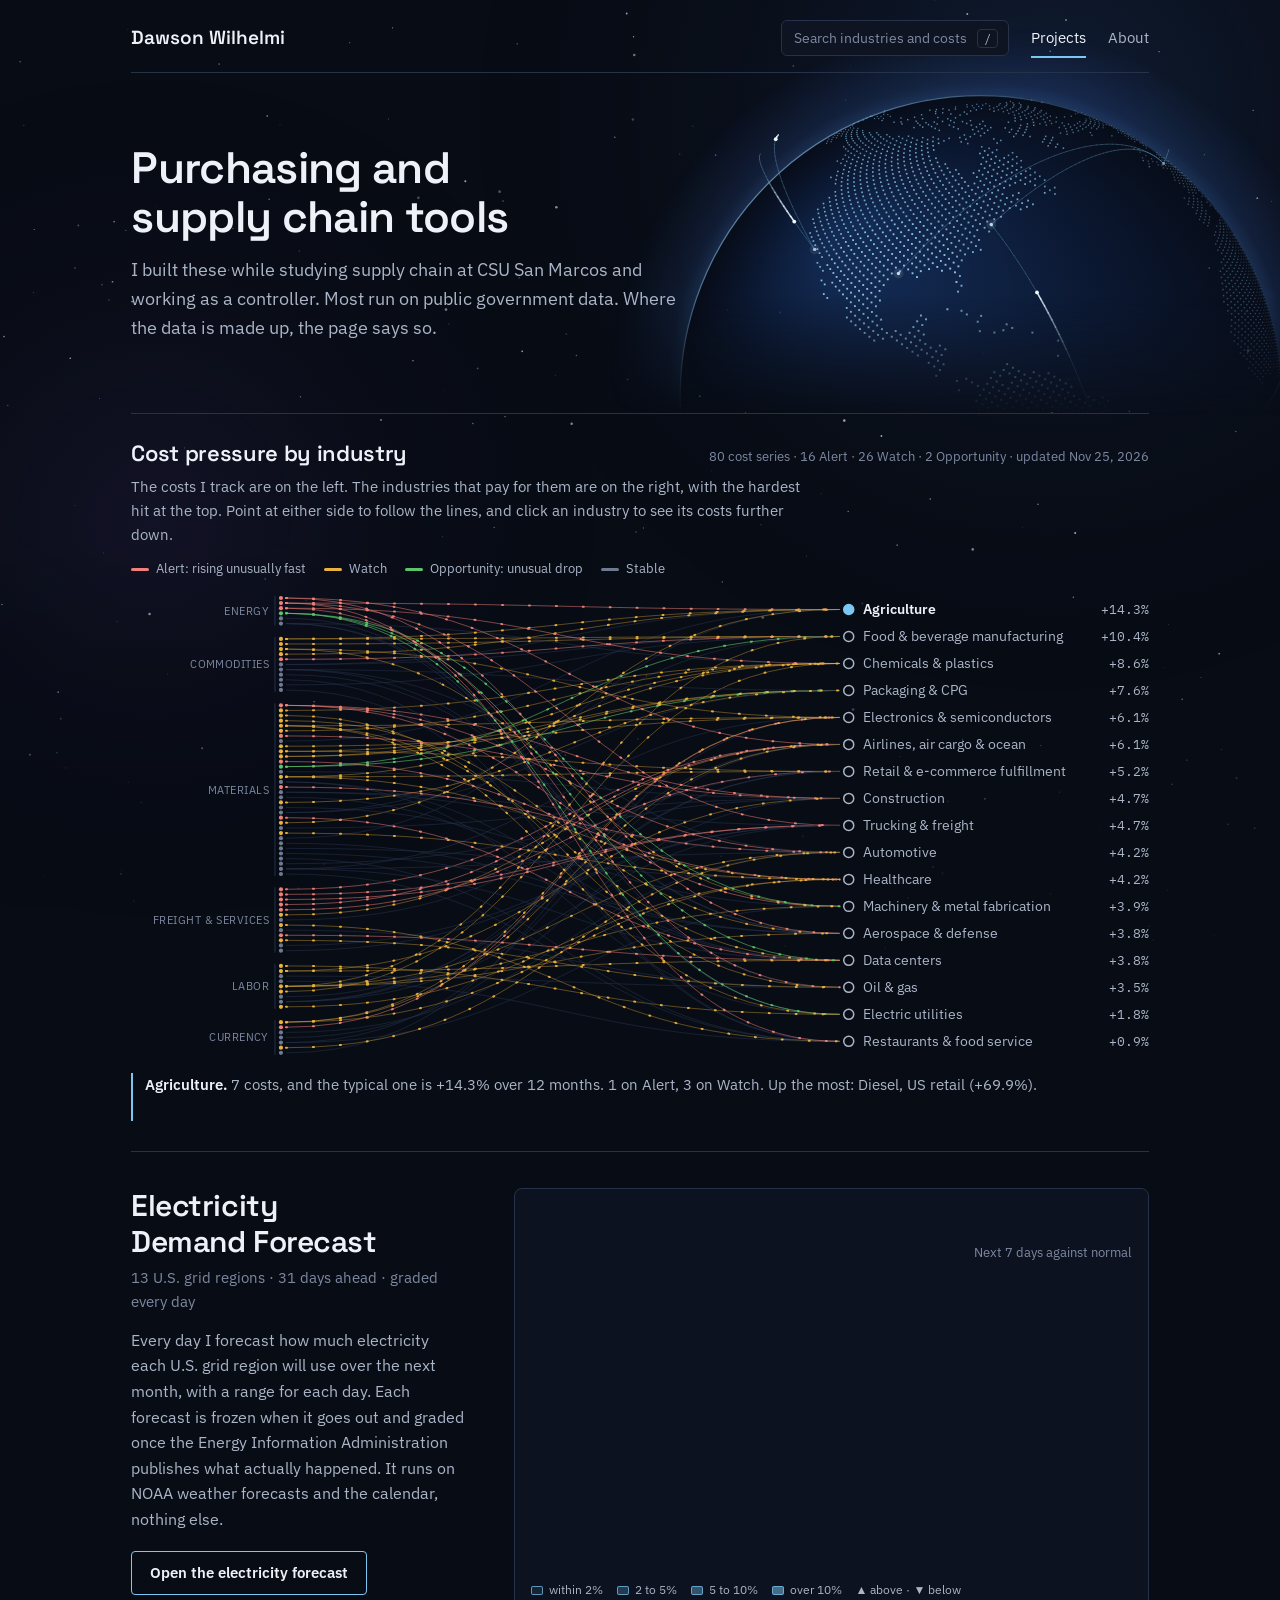
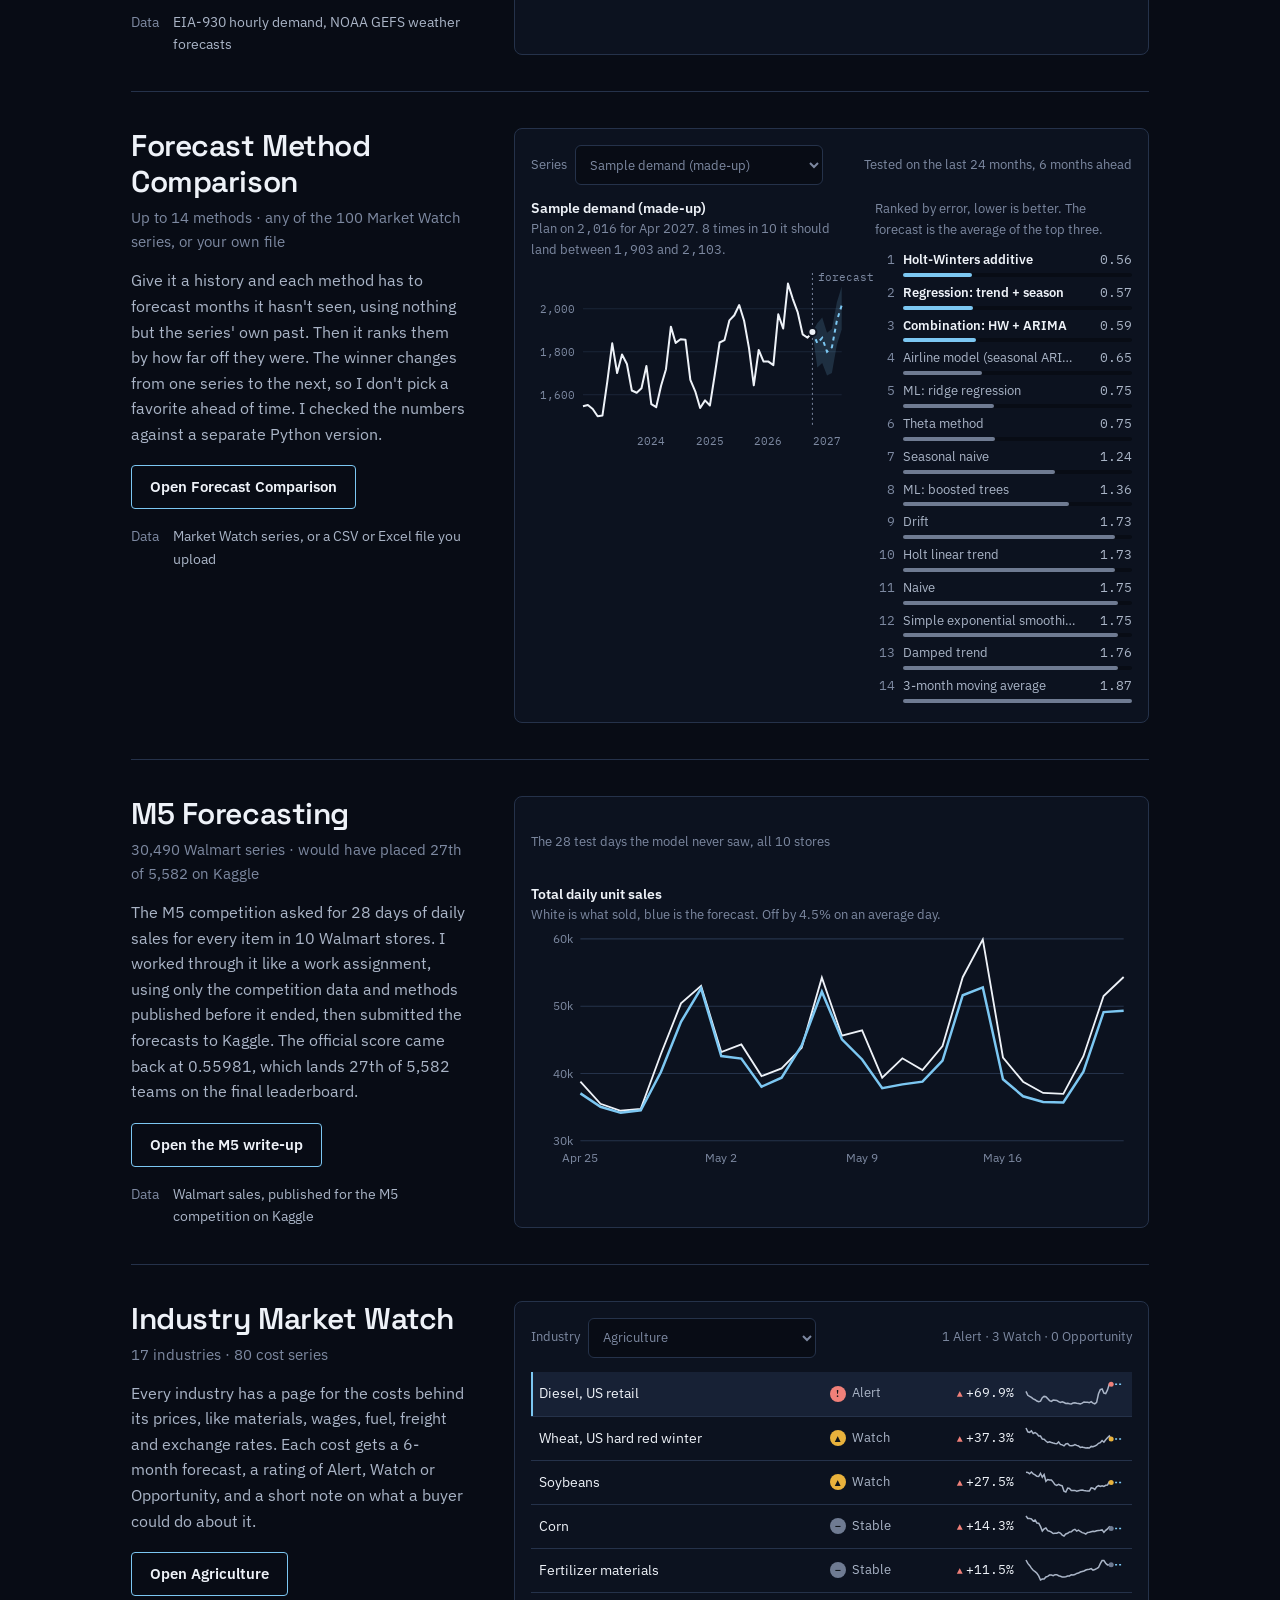
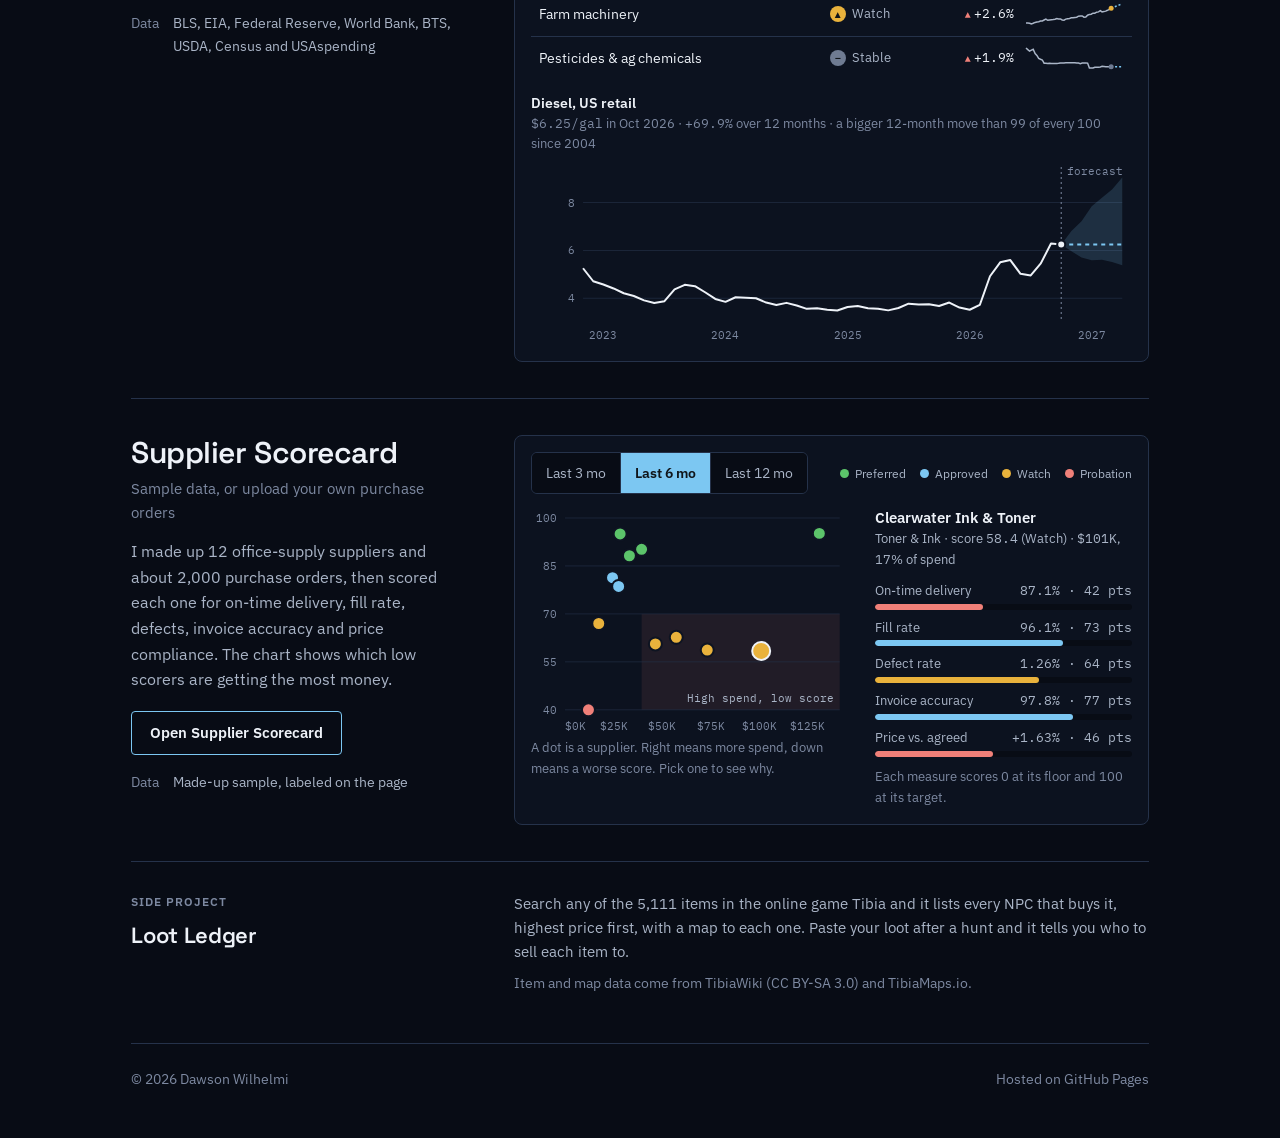
==== commit 526691ff: "Add the electricity demand forecast card to the Projects page A glowing map of the 13 grid regions, " ====
--- a/index.html
+++ b/index.html
@@ -227,6 +227,114 @@
   </section>
 
   <div class="tools">
+    <article class="tool" id="t-elec">
+      <div class="name">
+        <h2><a href="/electricity_forecast/">Electricity Demand Forecast</a></h2>
+        <p class="meta">13 U.S. grid regions · 31 days ahead · graded every day</p>
+        <p class="desc">Every day I forecast how much electricity each U.S. grid region will use over the next month, with a range for each day. Each forecast is frozen when it goes out and graded once the Energy Information Administration publishes what actually happened. It runs on NOAA weather forecasts and the calendar, nothing else.</p>
+        <a class="open" href="/electricity_forecast/">Open the electricity forecast</a>
+        <dl class="facts"><dt>Data</dt><dd>EIA-930 hourly demand, NOAA GEFS weather forecasts</dd></dl>
+      </div>
+      <div class="try">
+        <div class="bar"><span class="cap" id="el-asof"></span><span class="cap">Next 7 days against normal</span></div>
+        <div class="chartbox el-box"><div id="el-map"></div></div>
+        <p class="el-read" id="el-read" aria-live="polite"></p>
+        <div class="el-key" aria-hidden="true"><span><i style="--o:.10"></i>within 2%</span><span><i style="--o:.22"></i>2 to 5%</span><span><i style="--o:.36"></i>5 to 10%</span><span><i style="--o:.50"></i>over 10%</span><span>▲ above · ▼ below</span></div>
+      </div>
+    </article>
+    <style>
+    .el-box svg { display: block; width: 100%; height: auto; overflow: visible; }
+    .el-box .rg { cursor: pointer; outline: none; }
+    .el-box .rg path { transition: fill-opacity .25s, stroke .25s, stroke-width .25s; }
+    .el-box .rg:hover path, .el-box .rg:focus-visible path { stroke: var(--paper, #eef2f8); stroke-width: 1.6; }
+    .el-box .rg[aria-checked="true"] path { stroke: var(--paper, #eef2f8); stroke-width: 2.2; fill-opacity: .62; }
+    .el-box .lbl { pointer-events: none; }
+    .el-read { margin: 0; font-size: 14px; color: var(--pencil, #aab5c7); min-height: 3em; }
+    .el-read b { display: block; color: var(--paper, #eef2f8); font-weight: 600; }
+    .el-read .num { font-family: var(--f-num, "IBM Plex Mono", monospace); color: var(--paper, #eef2f8); }
+    .el-read a { color: var(--steel, #7cc7f2); }
+    .el-key { display: flex; flex-wrap: wrap; gap: 4px 14px; font-size: 12px; color: var(--pencil, #aab5c7); }
+    .el-key span { display: inline-flex; align-items: center; gap: 6px; }
+    .el-key i { width: 12px; height: 9px; border-radius: 2px; border: 1px solid rgba(124, 199, 242, .7); background: rgba(124, 199, 242, var(--o)); }
+    @media (max-width: 600px) { .el-box .dv { display: none; } .el-box .cd { font-size: 30px; } }
+    </style>
+    <script>
+    (function () {
+      var NS = 'http://www.w3.org/2000/svg';
+      var LINKS = [['NW','CAL'],['NW','SW'],['NW','CENT'],['CAL','SW'],['SW','CENT'],['SW','TEX'],['CENT','TEX'],['CENT','MIDW'],['TEX','MIDW'],['MIDW','TEN'],['MIDW','MIDA'],['MIDW','SE'],['TEN','SE'],['TEN','CAR'],['TEN','MIDA'],['SE','FLA'],['SE','CAR'],['CAR','MIDA'],['MIDA','NY'],['NY','NE']];
+      // label anchors (map units) where the centroid sits badly for text
+      var LAB = { NE: [905, 92], NY: [800, 150], MIDA: [770, 262], CAR: [800, 368], FLA: [770, 520], TEN: [650, 352], SE: [690, 430], CAL: [70, 300], SW: [250, 400] };
+      var CLS = function (v) { var a = Math.abs(v); return a < 2 ? .10 : a < 5 ? .22 : a < 10 ? .36 : .50; };
+      var fmt = function (v) { return v.toLocaleString('en-US', { maximumFractionDigits: v < 100 ? 1 : 0 }); };
+      function draw(G, D) {
+        var reduce = window.matchMedia && matchMedia('(prefers-reduced-motion: reduce)').matches;
+        var el = document.getElementById('el-map'), read = document.getElementById('el-read');
+        var codes = Object.keys(G.regions).filter(function (c) { return D.regions[c]; });
+        var max = Math.max.apply(null, codes.map(function (c) { return D.regions[c].q50; }));
+        var s = '<svg viewBox="0 0 960 600" role="radiogroup" aria-label="U.S. grid regions, next 7 days against normal. Pick a region for its forecast.">' +
+          '<defs><filter id="el-glow" x="-20%" y="-20%" width="140%" height="140%"><feGaussianBlur stdDeviation="4" result="b"/><feMerge><feMergeNode in="b"/><feMergeNode in="SourceGraphic"/></feMerge></filter>' +
+          '<filter id="el-soft" x="-50%" y="-50%" width="200%" height="200%"><feGaussianBlur stdDeviation="10"/></filter>' +
+          '<radialGradient id="el-node"><stop offset="0" stop-color="var(--paper, #eef2f8)"/><stop offset=".35" stop-color="var(--steel, #7cc7f2)"/><stop offset="1" stop-color="var(--steel, #7cc7f2)" stop-opacity="0"/></radialGradient></defs>' +
+          '<path d="' + G.nation + '" fill="none" stroke="var(--steel, #7cc7f2)" stroke-width="10" stroke-opacity=".18" filter="url(#el-soft)"/><g class="regs">';
+        codes.forEach(function (c) {
+          var r = D.regions[c], o = r.dev == null ? 0 : CLS(r.dev);
+          var lab = r.dev == null ? 'no normal available' : Math.abs(r.dev).toFixed(1) + '% ' + (r.dev >= 0 ? 'above' : 'below') + ' normal';
+          s += '<g class="rg" data-r="' + c + '" role="radio" tabindex="-1" aria-checked="false" aria-label="' + r.name + ': next 7 days ' + lab + '"><path d="' + G.regions[c].d + '" fill="var(--steel, #7cc7f2)" fill-opacity="' + o + '" stroke="var(--steel, #7cc7f2)" stroke-opacity=".75" stroke-width="1" stroke-linejoin="round"/></g>';
+        });
+        s += '</g><path d="' + G.nation + '" fill="none" stroke="var(--steel, #7cc7f2)" stroke-width="1.4" stroke-opacity=".9" filter="url(#el-glow)" pointer-events="none"/>';
+        // power lines between neighboring regions, with current flowing along them
+        s += '<g pointer-events="none">';
+        LINKS.forEach(function (l, i) {
+          var a = G.regions[l[0]].c, b = G.regions[l[1]].c, mx = (a[0] + b[0]) / 2, my = (a[1] + b[1]) / 2 - Math.hypot(b[0] - a[0], b[1] - a[1]) * .18;
+          var d = 'M' + a[0] + ',' + a[1] + 'Q' + mx.toFixed(0) + ',' + my.toFixed(0) + ' ' + b[0] + ',' + b[1];
+          s += '<path d="' + d + '" fill="none" stroke="var(--steel, #7cc7f2)" stroke-opacity=".22" stroke-width="1.2"/>' +
+               '<path d="' + d + '" fill="none" stroke="var(--steel, #7cc7f2)" stroke-width="1.6" stroke-linecap="round" stroke-dasharray="3 22" filter="url(#el-glow)">' +
+               (reduce ? '' : '<animate attributeName="stroke-dashoffset" from="0" to="' + (i % 2 ? 50 : -50) + '" dur="' + (2.2 + (i % 5) * .35) + 's" repeatCount="indefinite"/>') + '</path>';
+          if (!reduce && i % 3 === 0) s += '<circle r="3" fill="var(--paper, #eef2f8)" filter="url(#el-glow)"><animateMotion dur="' + (3 + (i % 4)) + 's" repeatCount="indefinite" path="' + d + '" keyPoints="' + (i % 2 ? '1;0' : '0;1') + '" keyTimes="0;1" calcMode="linear"/></circle>';
+        });
+        // load centers: size by day-1 demand, gently pulsing
+        codes.forEach(function (c, i) {
+          var p = G.regions[c].c, rr = 6 + 14 * Math.sqrt(D.regions[c].q50 / max);
+          s += '<circle cx="' + p[0] + '" cy="' + p[1] + '" r="' + rr.toFixed(1) + '" fill="url(#el-node)" opacity=".9">' +
+               (reduce ? '' : '<animate attributeName="opacity" values=".55;1;.55" dur="' + (2.4 + (i % 4) * .4) + 's" repeatCount="indefinite"/>') + '</circle>';
+        });
+        // labels
+        codes.forEach(function (c) {
+          var r = D.regions[c], p = LAB[c] || [G.regions[c].c[0], G.regions[c].c[1] - 26];
+          var dv = r.dev == null ? '' : (r.dev >= 0 ? '▲ ' : '▼ ') + Math.abs(r.dev).toFixed(1) + '%' + (r.raw ? '*' : '');
+          s += '<g class="lbl" text-anchor="middle" paint-order="stroke" stroke="var(--ink, #080c15)" stroke-width="4" stroke-linejoin="round">' +
+               '<text class="cd" x="' + p[0] + '" y="' + p[1] + '" font-family="var(--f-head, sans-serif)" font-weight="600" font-size="17" fill="var(--paper, #eef2f8)">' + c + '</text>' +
+               '<text class="dv" x="' + p[0] + '" y="' + (p[1] + 18) + '" font-family="var(--f-num, monospace)" font-size="14" fill="var(--paper, #eef2f8)">' + dv + '</text></g>';
+        });
+        s += '</svg>';
+        el.innerHTML = s;
+        var svg = el.firstChild, gs = [].slice.call(svg.querySelectorAll('.rg'));
+        if (reduce && svg.pauseAnimations) svg.pauseAnimations();
+        var day = new Date(D.origin + 'T12:00:00Z');
+        document.getElementById('el-asof').textContent = (D.sample ? 'Sample forecast, ' : 'Forecast issued ') + day.toLocaleDateString('en-US', { month: 'short', day: 'numeric', year: 'numeric', timeZone: 'UTC' });
+        function pick(c, focus) {
+          gs.forEach(function (g) { var on = g.getAttribute('data-r') === c; g.setAttribute('aria-checked', on); g.tabIndex = on ? 0 : -1; if (on) { g.parentNode.appendChild(g); if (focus) g.focus(); } });
+          var r = D.regions[c], dd = new Date(r.d + 'T12:00:00Z').toLocaleDateString('en-US', { weekday: 'short', month: 'short', day: 'numeric', timeZone: 'UTC' });
+          var dv = r.dev == null ? 'no normal to compare with' : '<span class="num">' + Math.abs(r.dev).toFixed(1) + '%</span> ' + (r.dev >= 0 ? 'above' : 'below') + ' normal' + (r.raw ? ' (against the plain five-year average)' : '');
+          read.innerHTML = '<b>' + r.name + '</b>Next 7 days ' + dv + '. ' + dd + ': <span class="num">' + fmt(r.q50) + '</span> GWh, 8 in 10 chance between <span class="num">' + fmt(r.q10) + '</span> and <span class="num">' + fmt(r.q90) + '</span>. <a href="/electricity_forecast/#' + c + '">See the month for ' + r.name + '</a>';
+        }
+        gs.forEach(function (g, i) {
+          var c = g.getAttribute('data-r');
+          g.addEventListener('click', function () { pick(c); });
+          g.addEventListener('keydown', function (e) {
+            var k = codes.indexOf(c), n = codes.length;
+            if (e.key === 'ArrowRight' || e.key === 'ArrowDown') k = (k + 1) % n; else if (e.key === 'ArrowLeft' || e.key === 'ArrowUp') k = (k + n - 1) % n; else return;
+            e.preventDefault(); pick(codes[k], true);
+          });
+        });
+        pick('TEX');
+      }
+      if (window.EL_GEO && window.EL_CARD) draw(window.EL_GEO, window.EL_CARD);
+      else Promise.all(['/electricity_forecast/map.json', '/electricity_forecast/card.json'].map(function (u) { return fetch(u).then(function (r) { return r.json(); }); }))
+        .then(function (a) { draw(a[0], a[1]); }).catch(function () { var t = document.getElementById('t-elec'); if (t) t.querySelector('.try').hidden = true; });
+    })();
+    </script>
+
     <article class="tool" id="t-fc">
       <div class="name">
         <h2><a href="/forecast-compare/">Forecast Method Comparison</a></h2>
